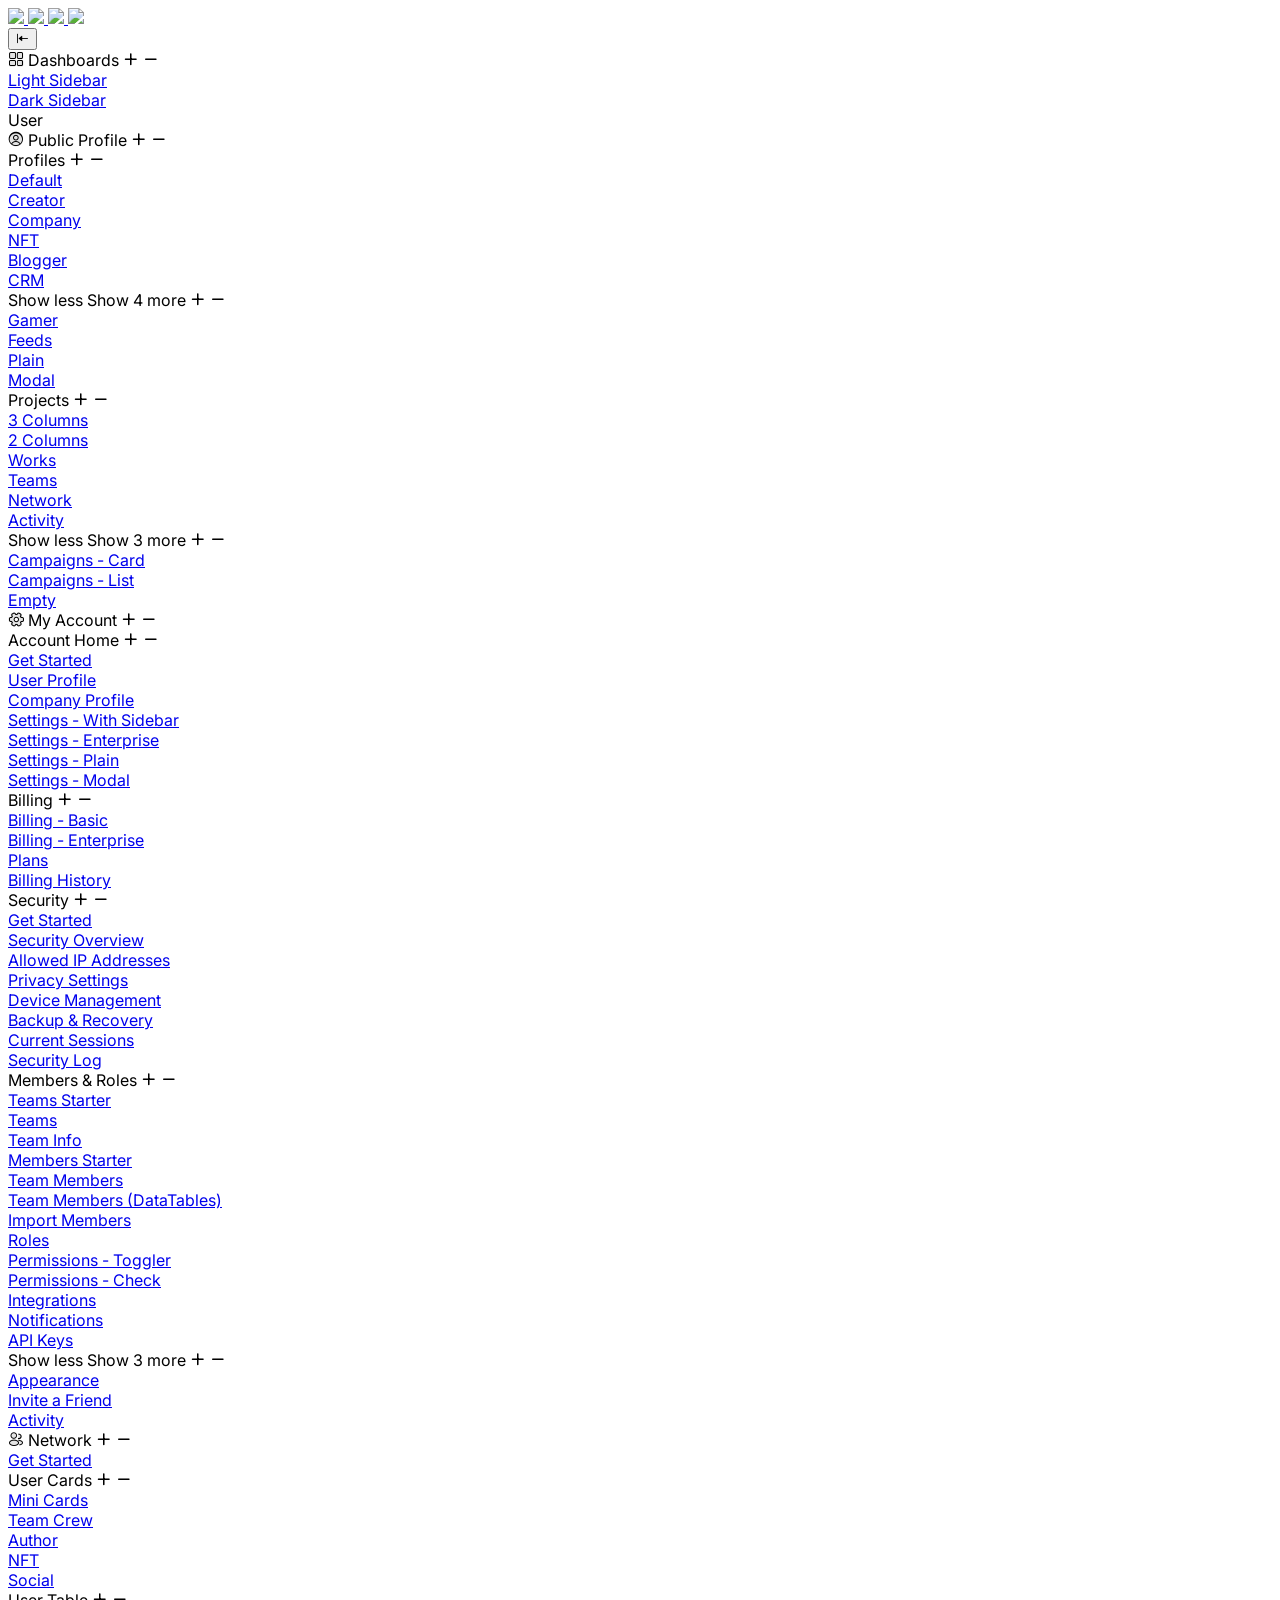
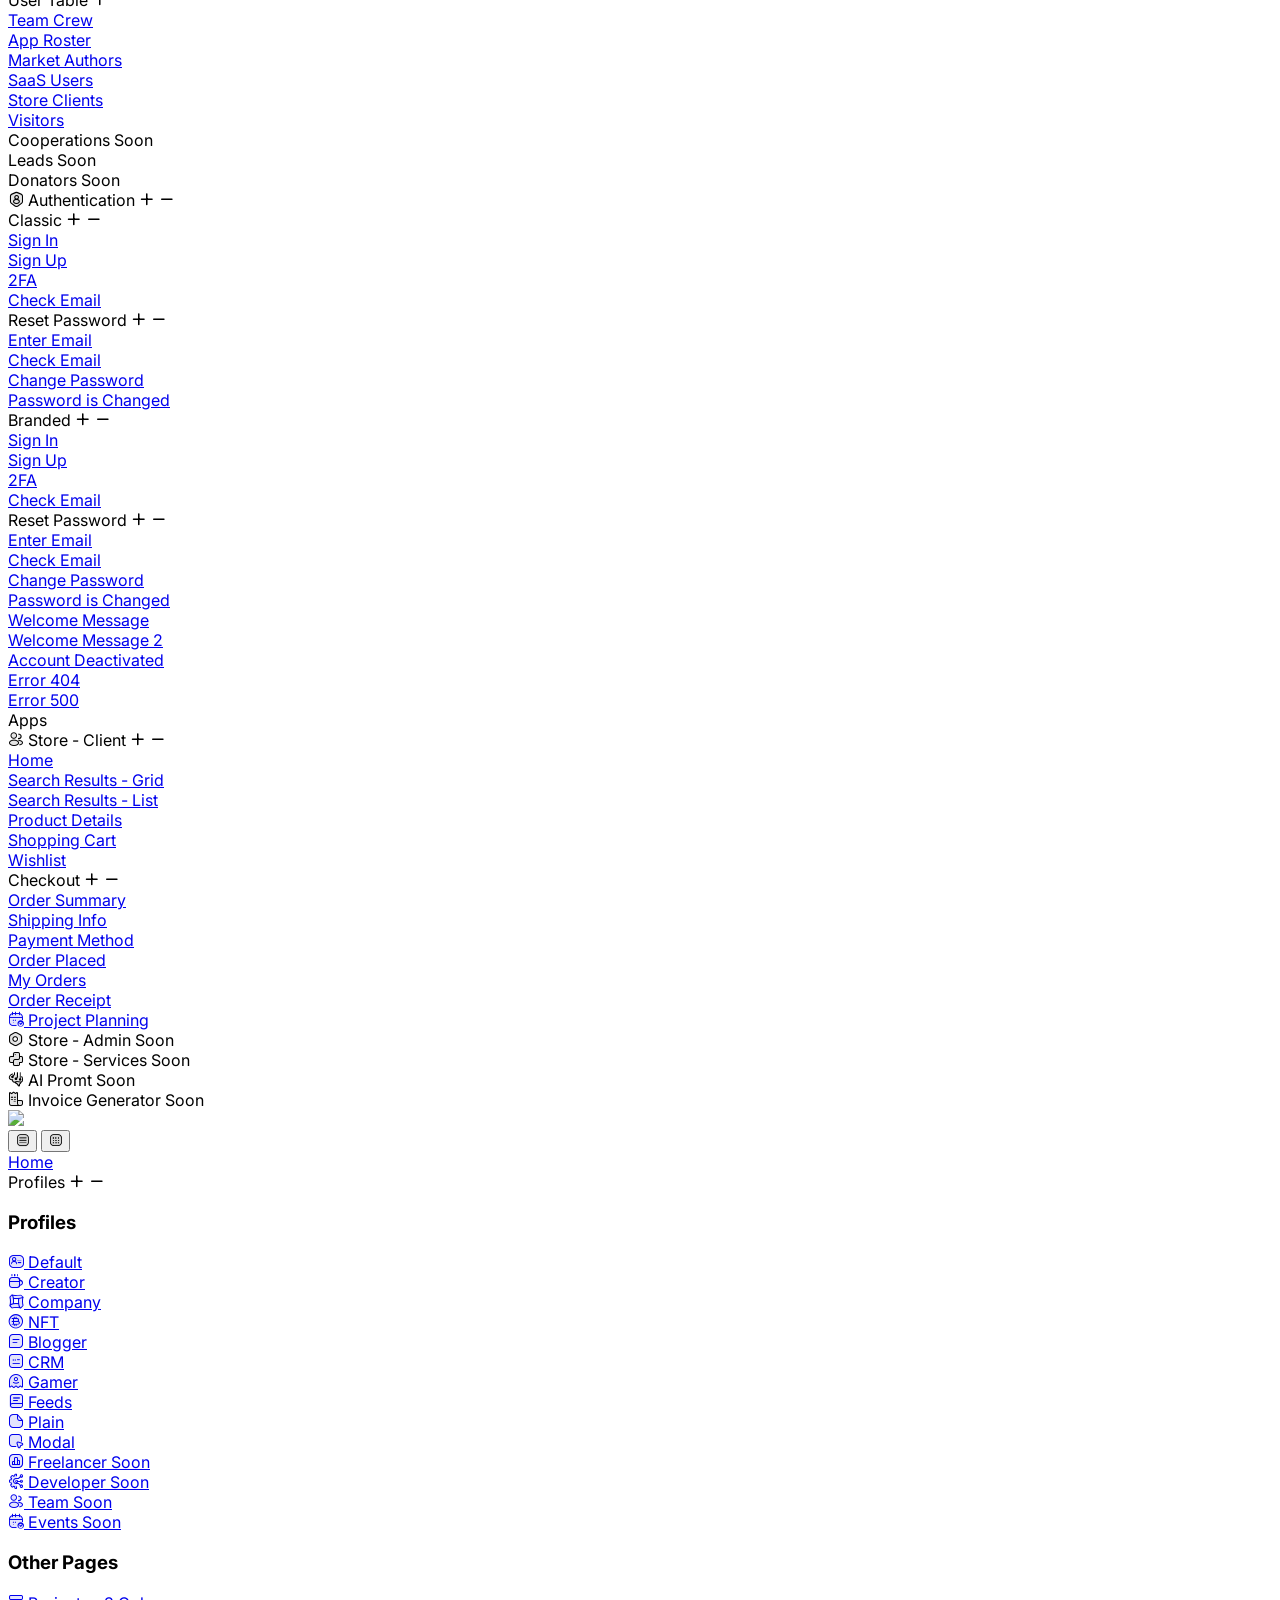
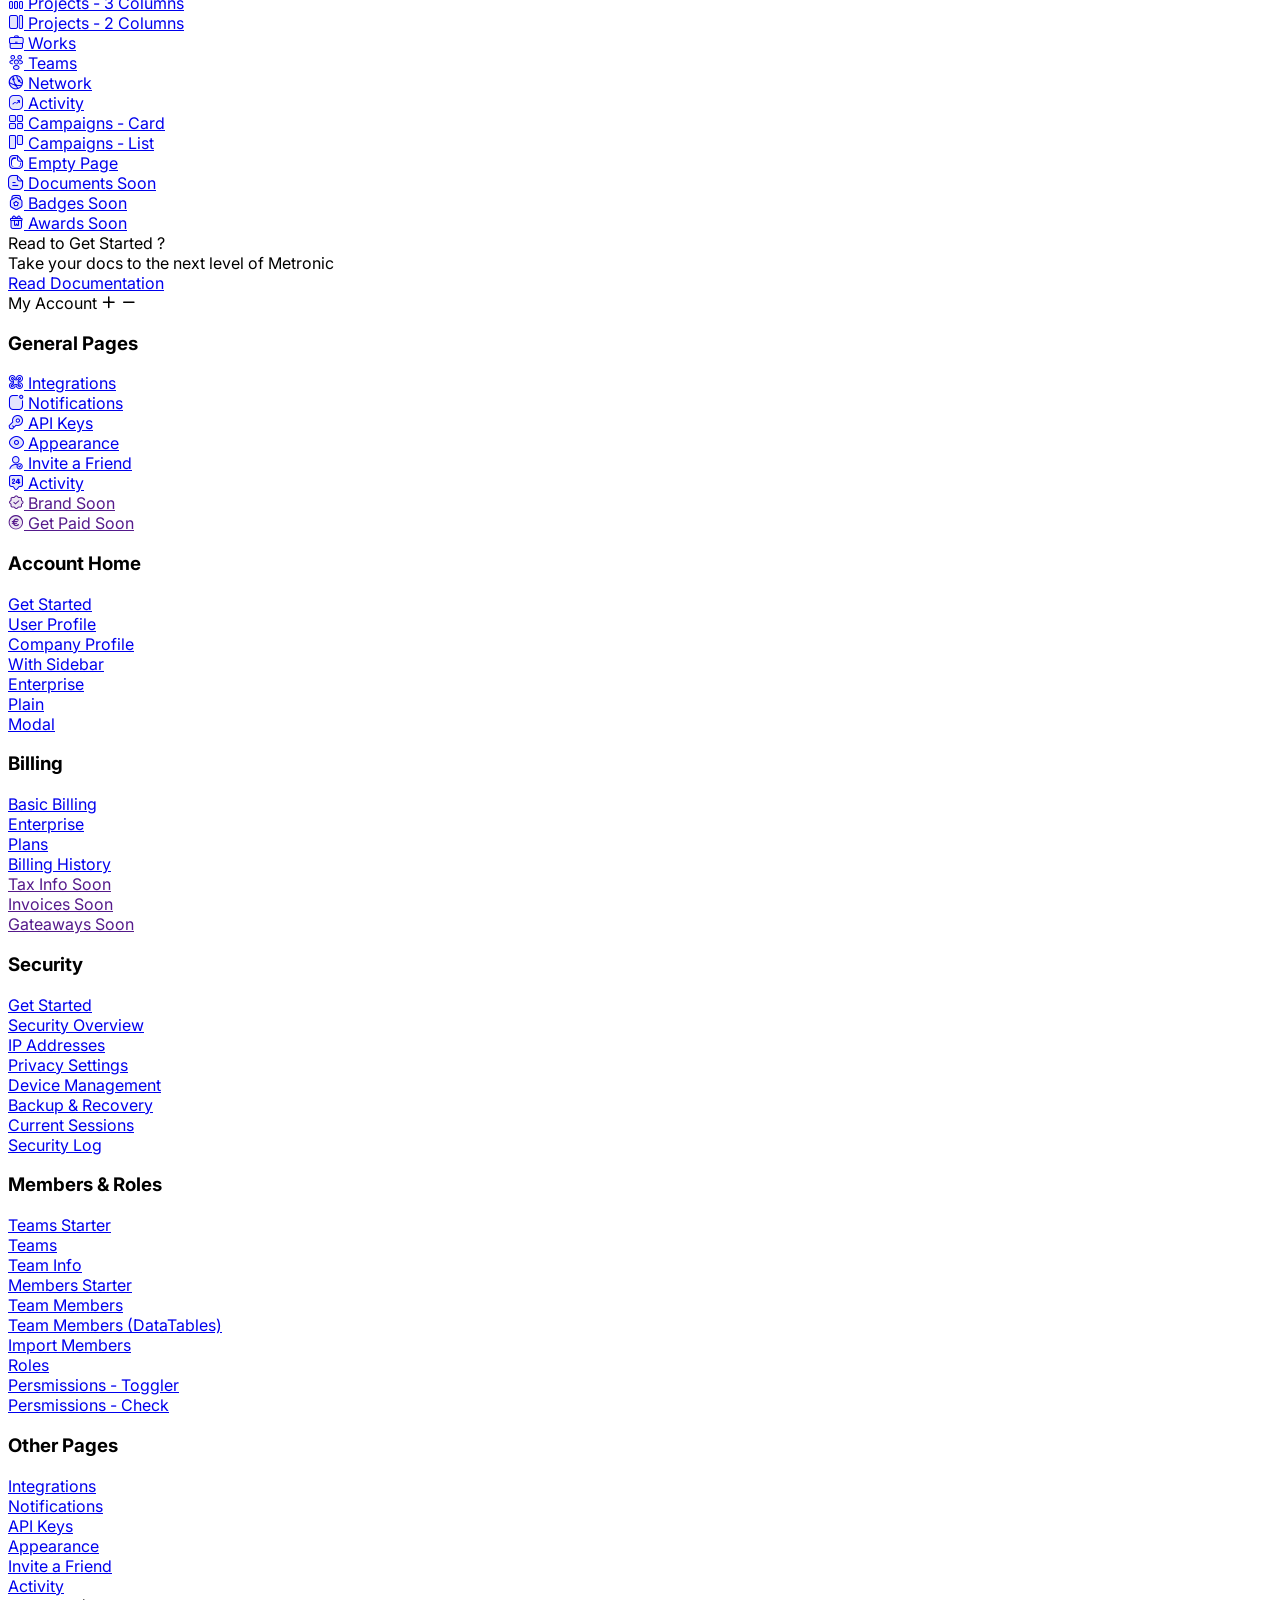
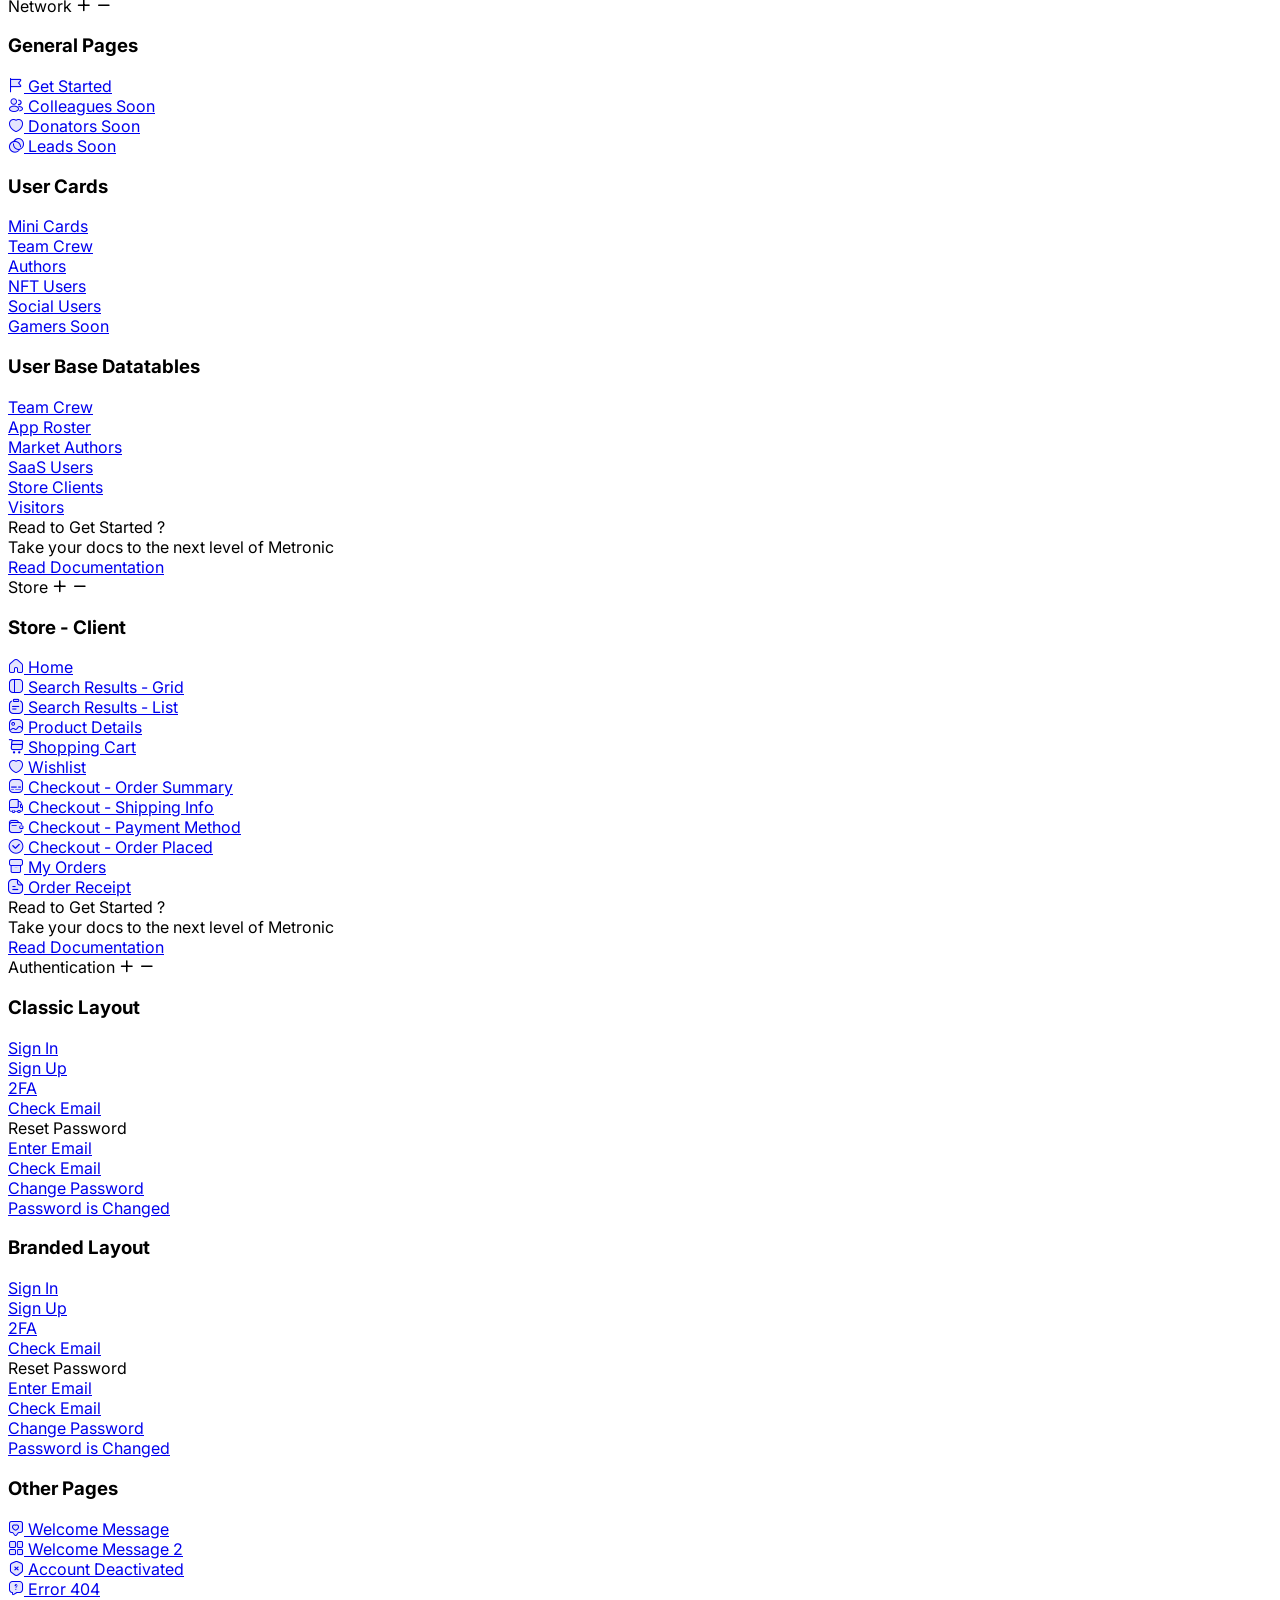
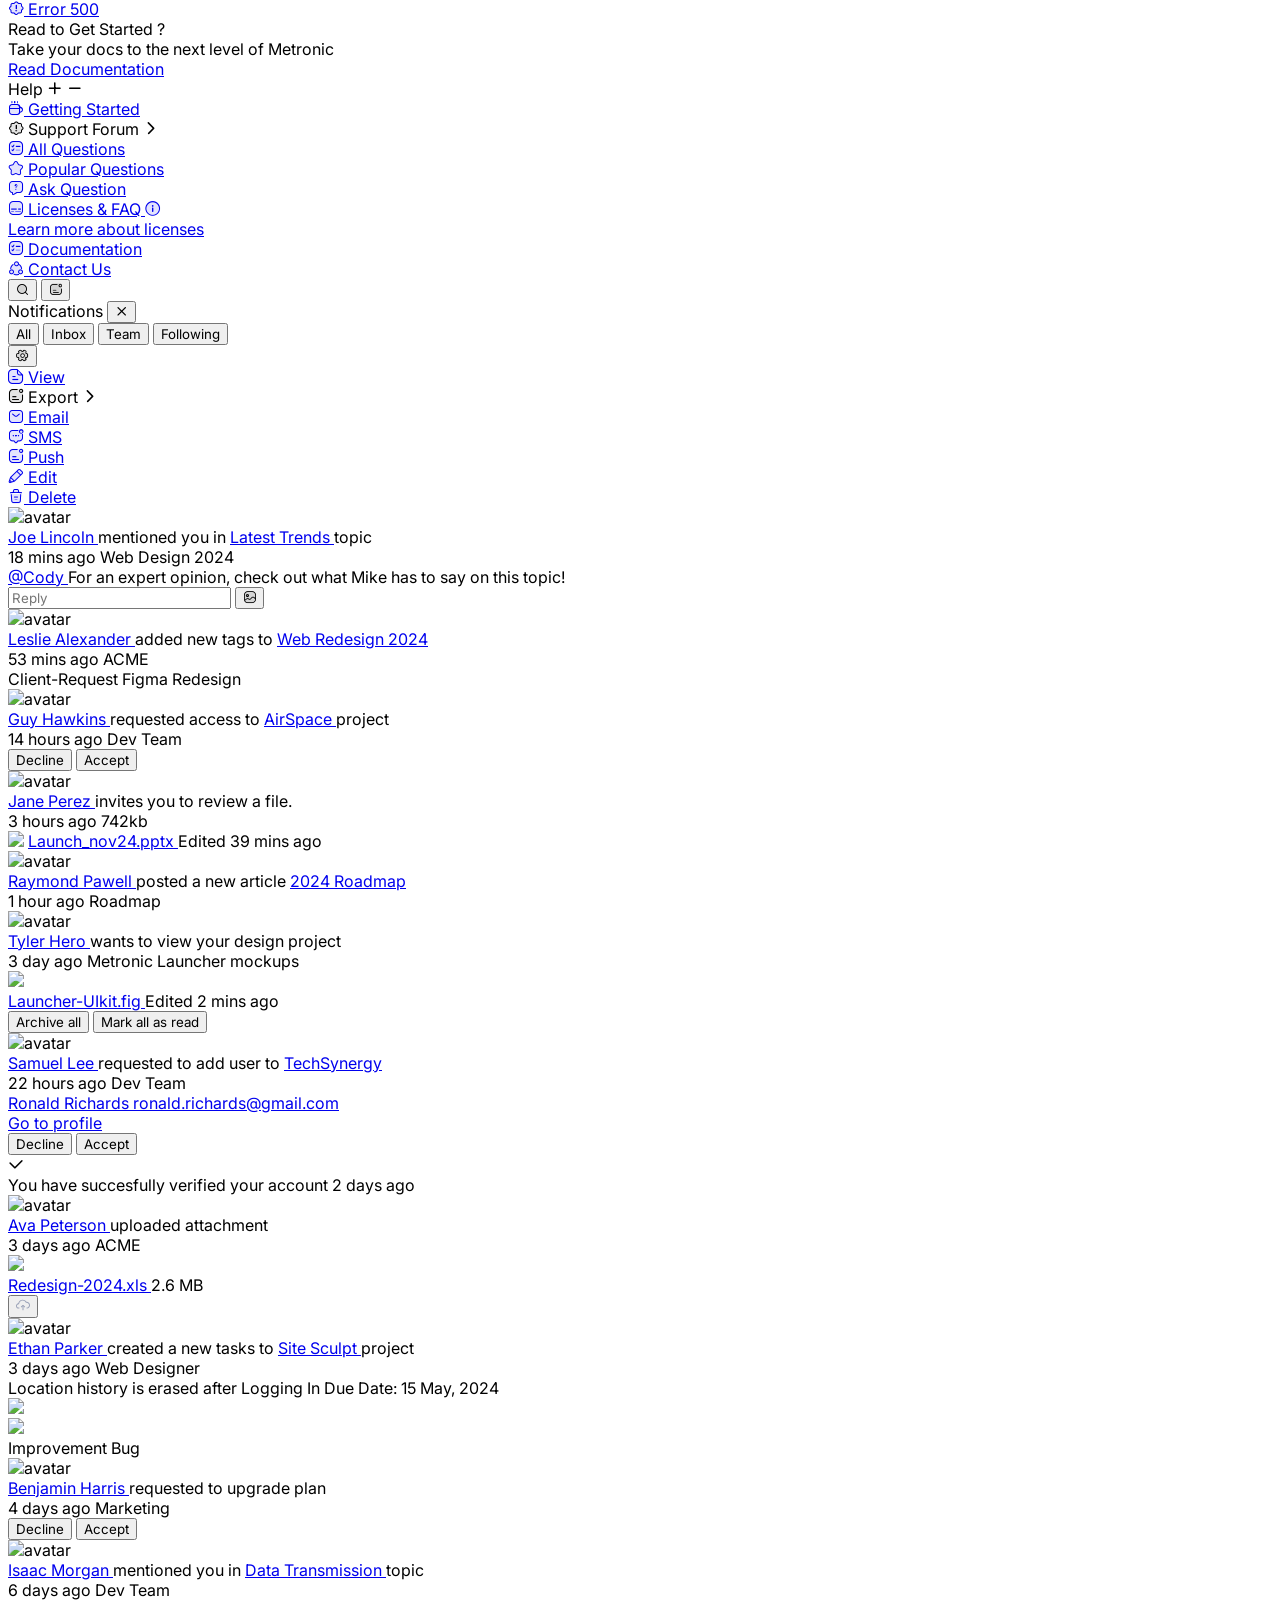
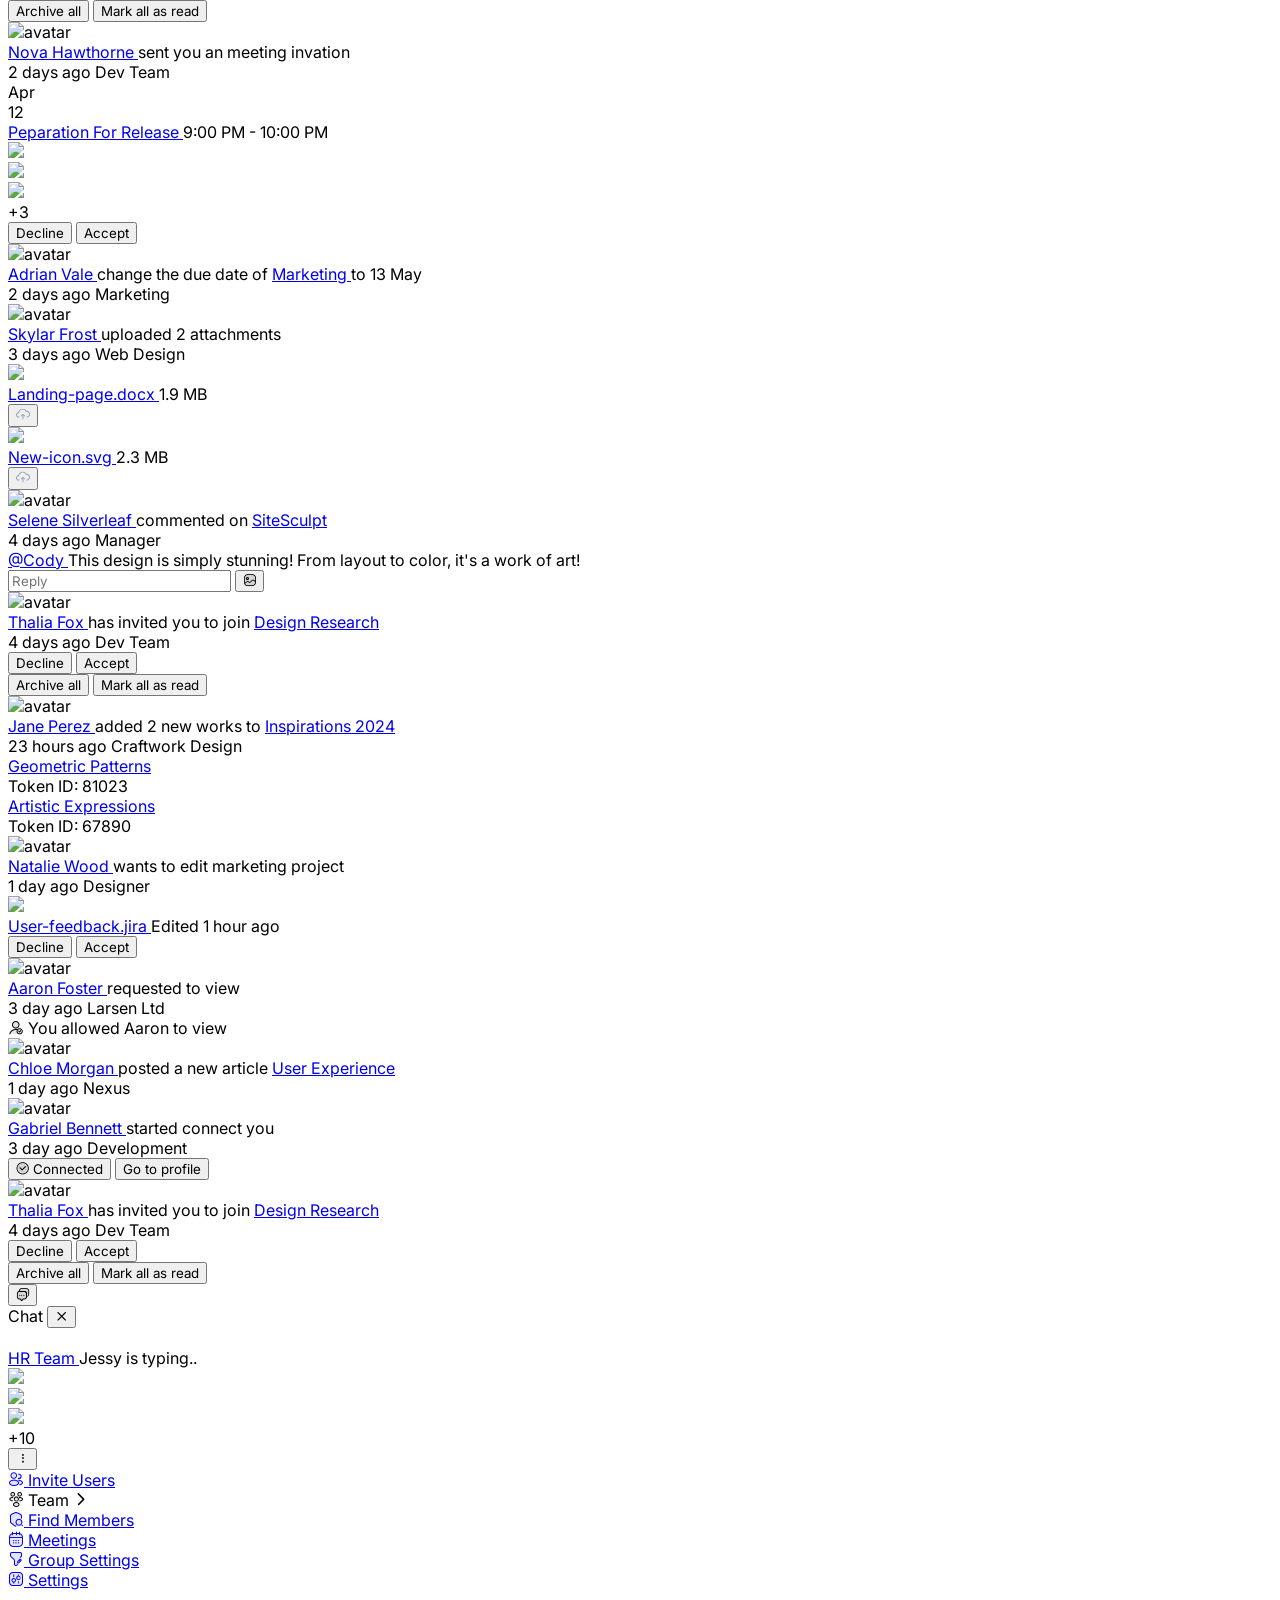
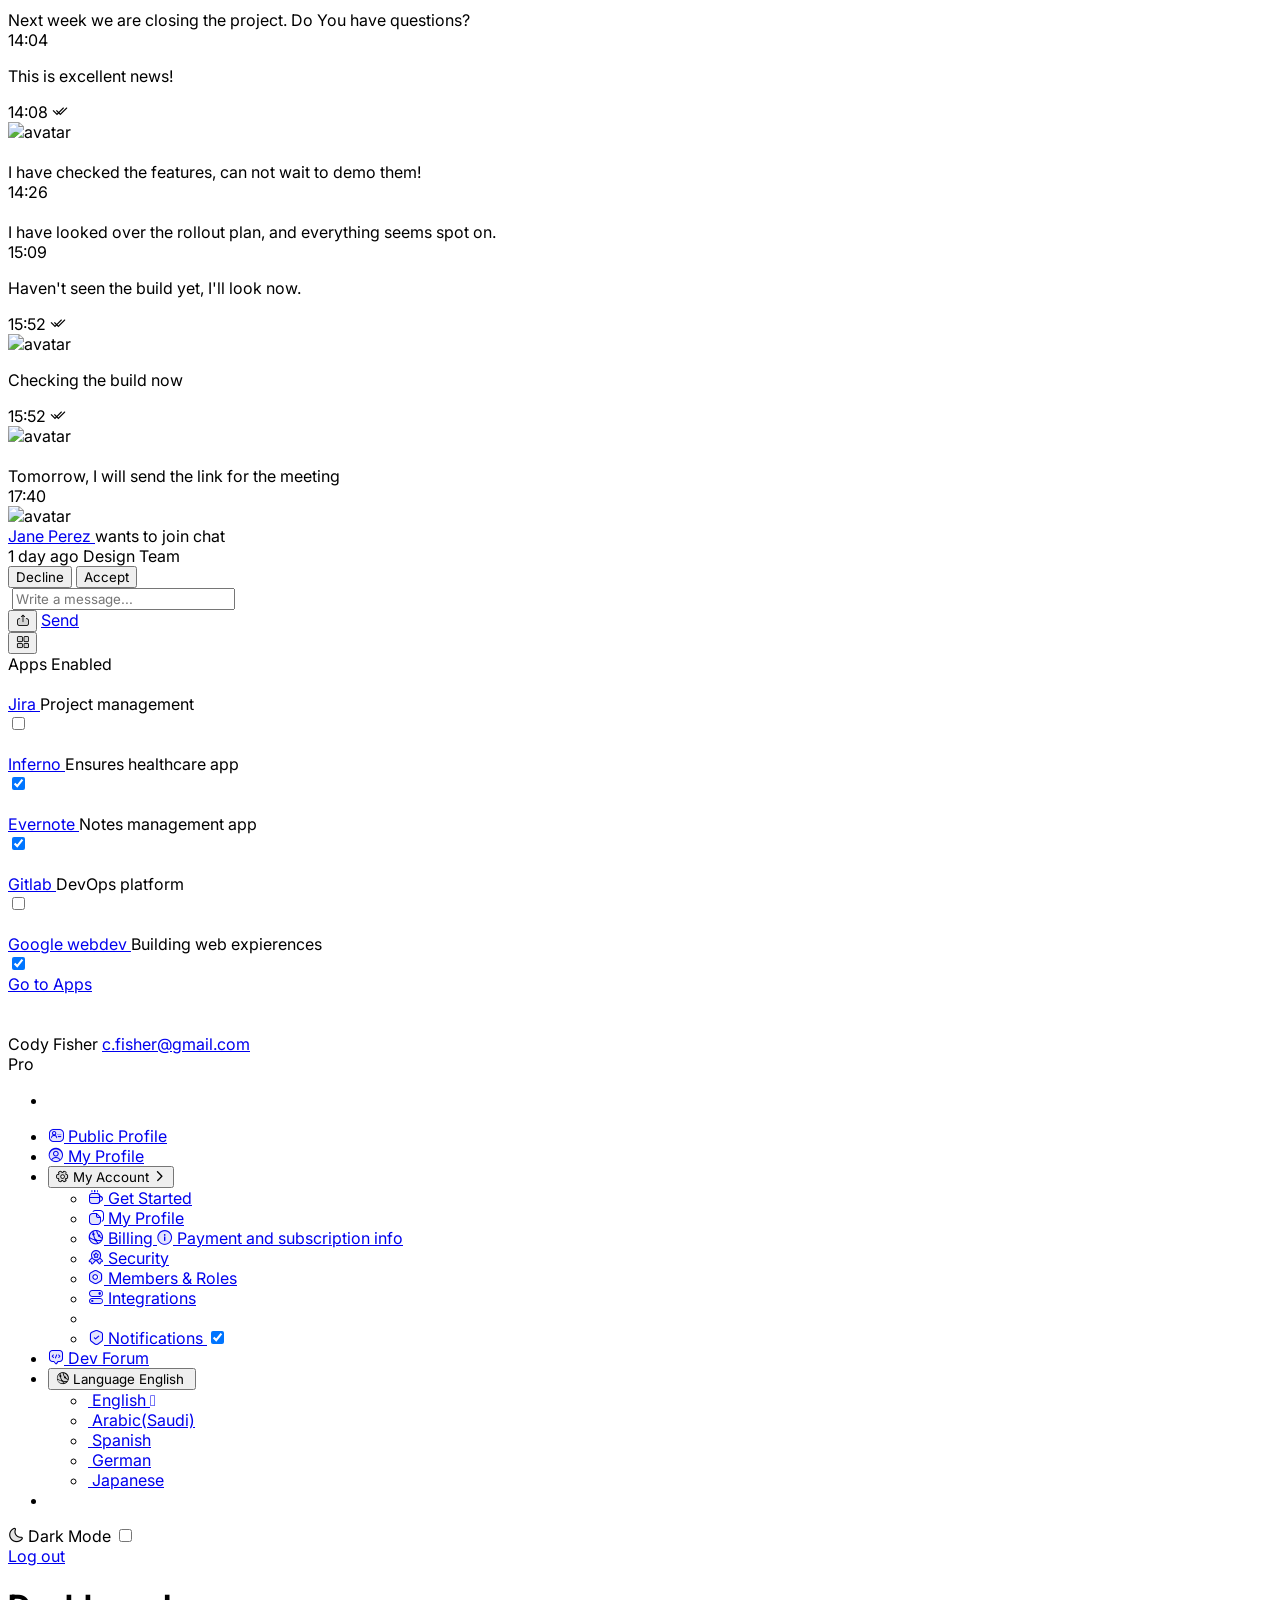
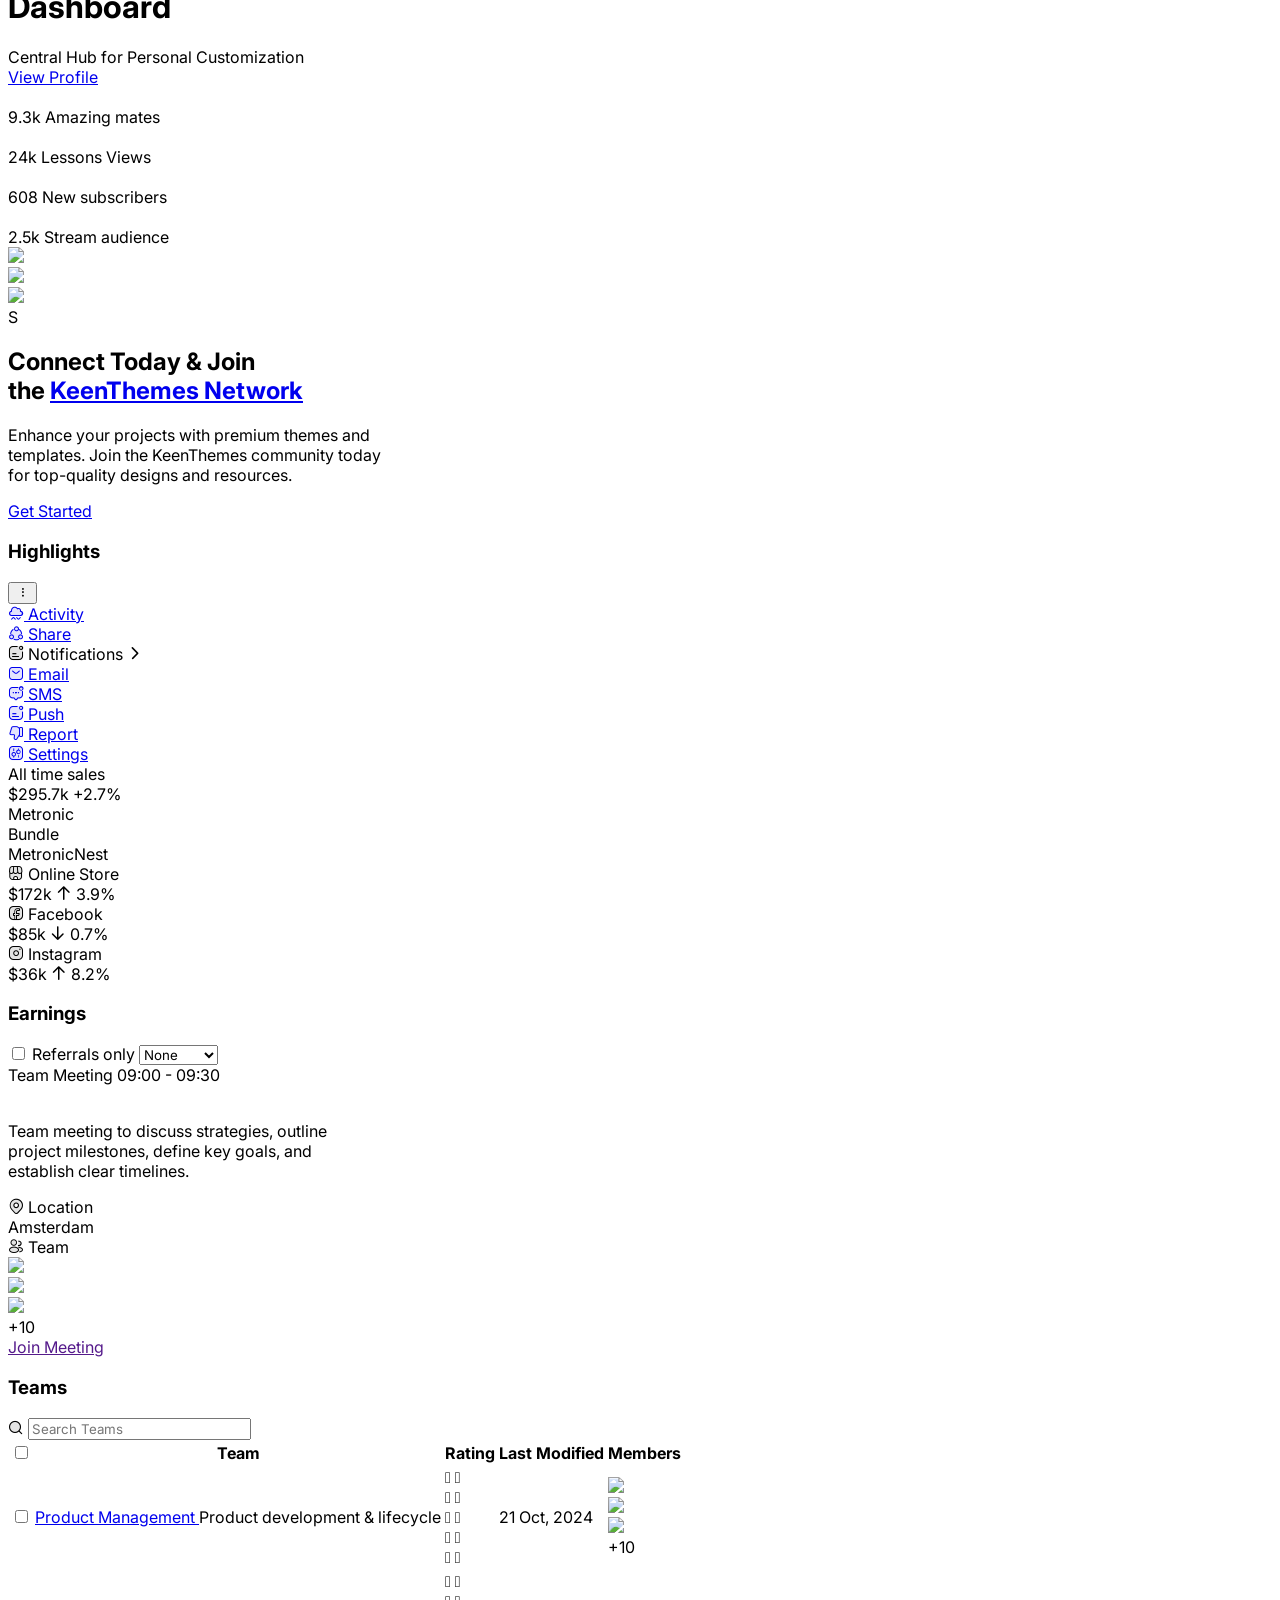
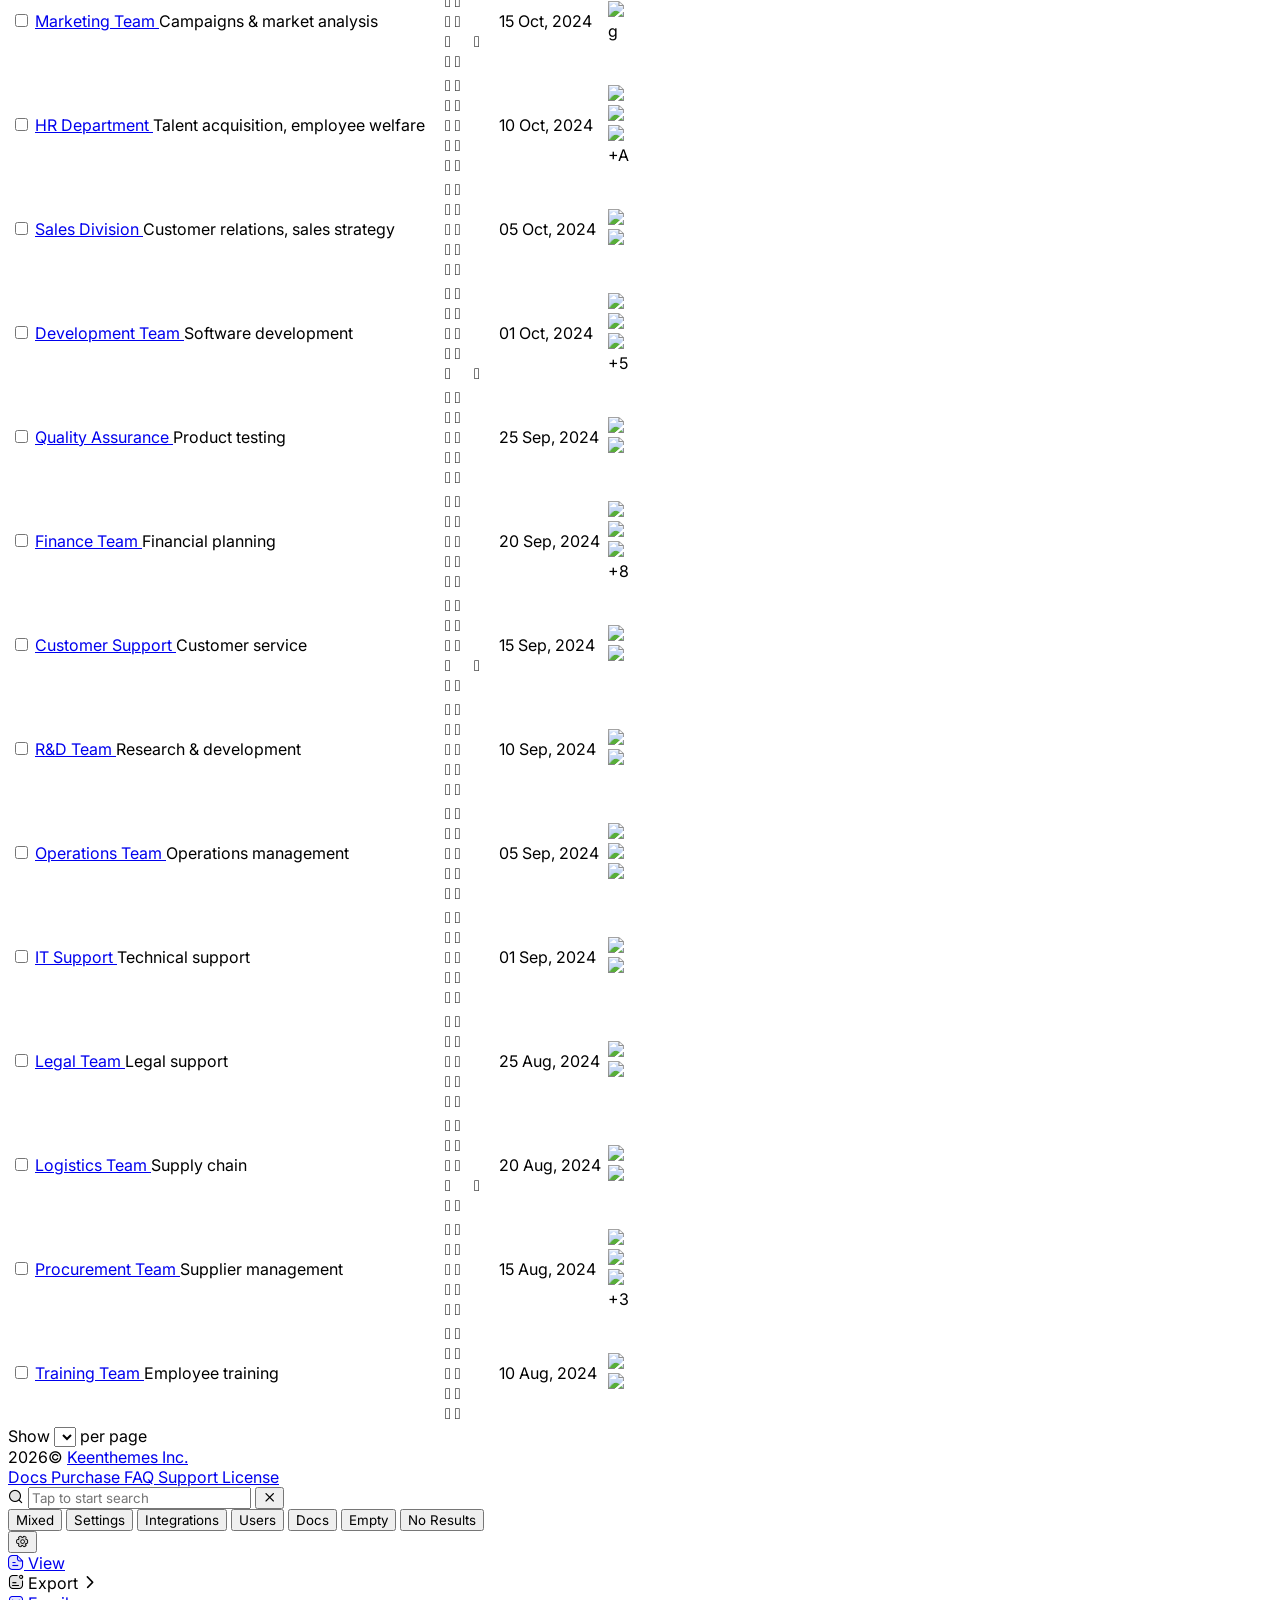
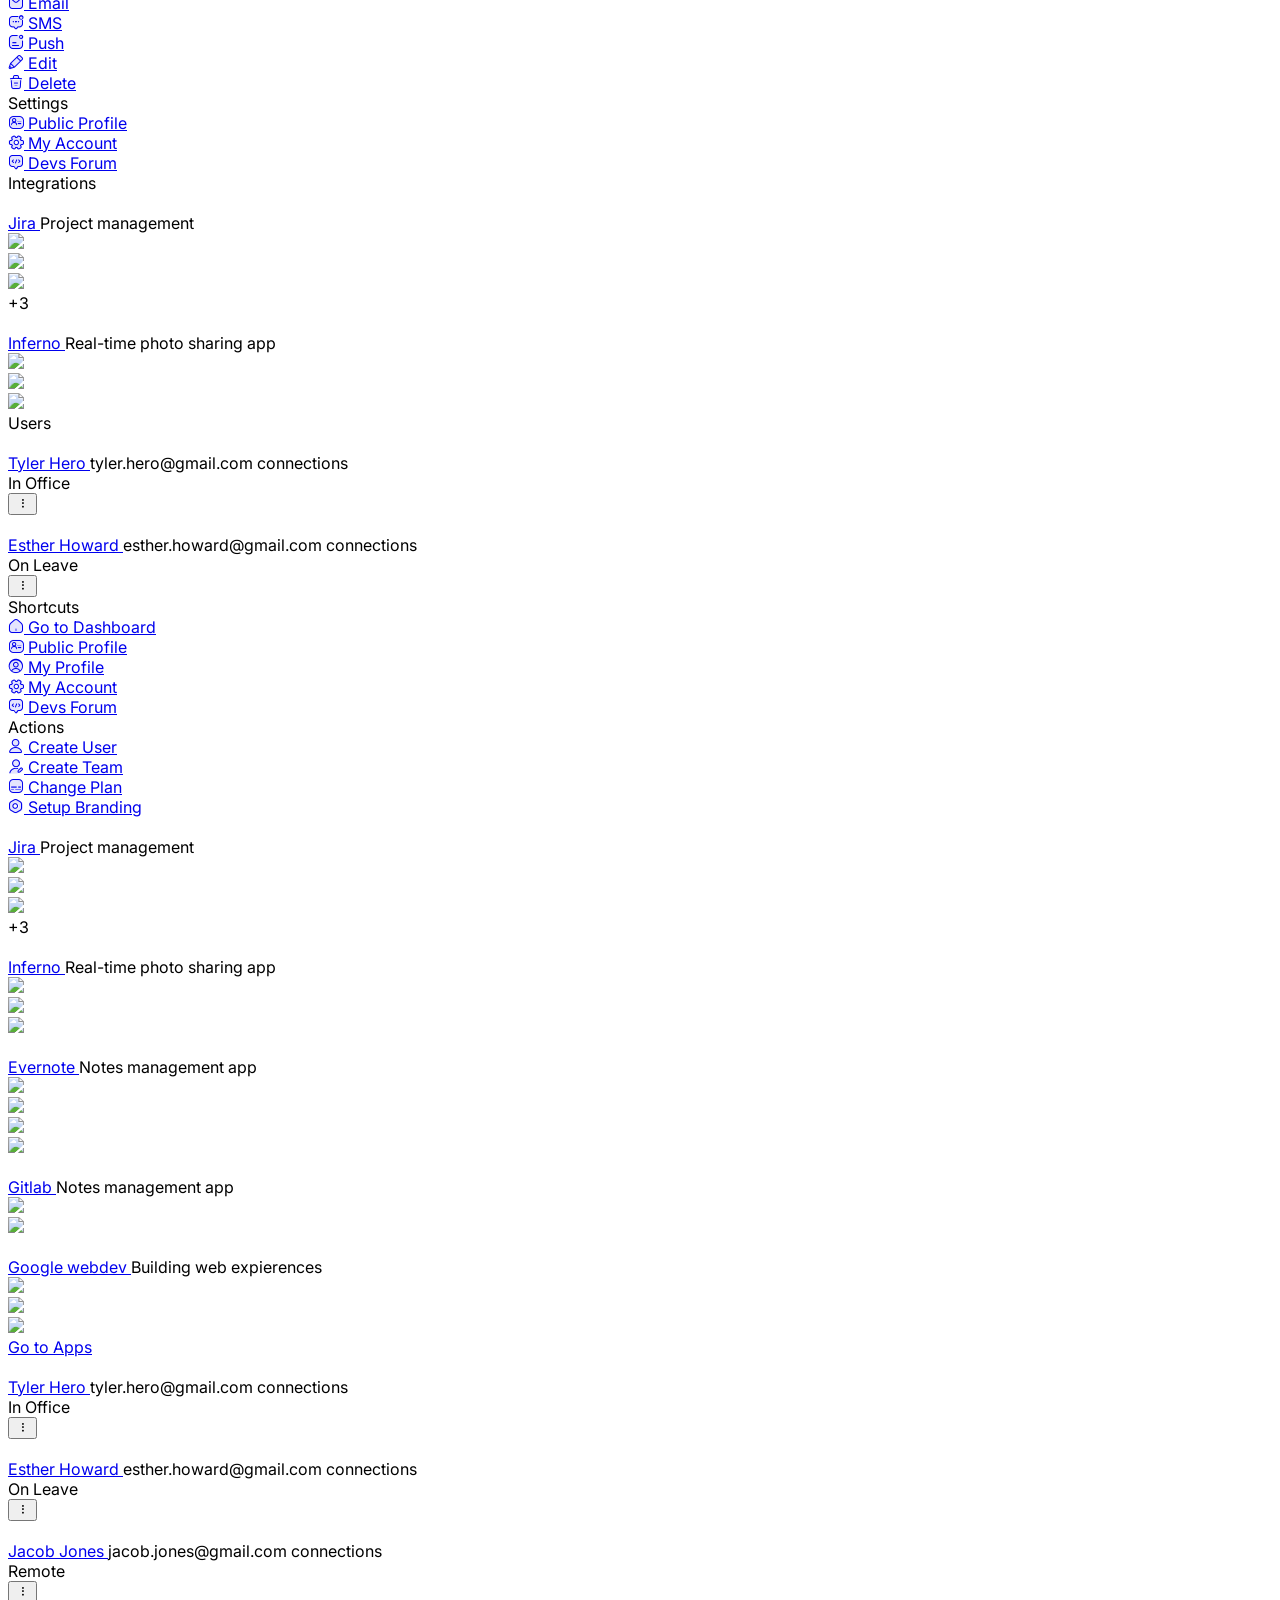
==== index.html @ f3a8b391 "Initial commit: TalkStation LMS prototype" ====
<!DOCTYPE html>
<html class="h-full" data-kt-theme="true" data-kt-theme-mode="light" dir="ltr" lang="en">
 <head>
  <title>
   Metronic - Tailwind CSS Light Sidebar
  </title>
  <meta charset="utf-8"/>
  <meta content="follow, index" name="robots"/>
  <link href="https://keenthemes.com/metronic/tailwind/demo1/" rel="canonical"/>
  <meta content="width=device-width, initial-scale=1, shrink-to-fit=no" name="viewport"/>
  <meta content="Tailwind CSS based HTML and JavaScript toolkit for building modern and scalable web applications" name="description"/>
  <meta content="@keenthemes" name="twitter:site"/>
  <meta content="@keenthemes" name="twitter:creator"/>
  <meta content="summary_large_image" name="twitter:card"/>
  <meta content="Metronic - Tailwind CSS Light Sidebar" name="twitter:title"/>
  <meta content="Tailwind CSS based HTML and JavaScript toolkit for building modern and scalable web applications" name="twitter:description"/>
  <meta content="https://keenthemes.com/metronic/tailwind/dist/assets/media/app/og-image.png" name="twitter:image"/>
  <meta content="https://keenthemes.com/metronic/tailwind/demo1/" property="og:url"/>
  <meta content="en_US" property="og:locale"/>
  <meta content="website" property="og:type"/>
  <meta content="@keenthemes" property="og:site_name"/>
  <meta content="Metronic - Tailwind CSS Light Sidebar" property="og:title"/>
  <meta content="Tailwind CSS based HTML and JavaScript toolkit for building modern and scalable web applications" property="og:description"/>
  <meta content="https://keenthemes.com/metronic/tailwind/dist/assets/media/app/og-image.png" property="og:image"/>
  <link href="https://keenthemes.com/metronic/tailwind/dist/assets/media/app/apple-touch-icon.png" rel="apple-touch-icon" sizes="180x180"/>
  <link href="https://keenthemes.com/metronic/tailwind/dist/assets/media/app/favicon-32x32.png" rel="icon" sizes="32x32" type="image/png"/>
  <link href="https://keenthemes.com/metronic/tailwind/dist/assets/media/app/favicon-16x16.png" rel="icon" sizes="16x16" type="image/png"/>
  <link href="https://keenthemes.com/metronic/tailwind/dist/assets/media/app/favicon.ico" rel="shortcut icon"/>
  <link href="https://fonts.googleapis.com/css2?family=Inter:wght@400;500;600;700&amp;display=swap" rel="stylesheet"/>
  <link href="https://keenthemes.com/metronic/tailwind/dist/assets/vendors/apexcharts/apexcharts.css" rel="stylesheet"/>
  <link href="assets/vendors/keenicons/styles.bundle.css" rel="stylesheet"/>
  <link href="https://keenthemes.com/metronic/tailwind/dist/assets/css/styles.css" rel="stylesheet"/>
  <!-- Google tag (gtag.js) -->
  <script async="" src="https://www.googletagmanager.com/gtag/js?id=G-52YZ3XGZJ6">
  </script>
  <script>
   window.dataLayer = window.dataLayer || [];
  function gtag(){dataLayer.push(arguments);}
  gtag('js', new Date());

  gtag('config', 'G-52YZ3XGZJ6');
  </script>
   <link href="assets/css/custom-styles.css" rel="stylesheet"/>
</head>
 <body class="antialiased flex h-full text-base text-foreground bg-background demo1 kt-sidebar-fixed kt-header-fixed">
  <!-- Theme Mode -->
  <script src="assets/js/theme-mode.js"></script>
  <!-- End of Theme Mode -->
  <!-- Page -->
  <!-- Main -->
  <div class="flex grow">
   <!-- Sidebar -->
   <div class="kt-sidebar bg-background border-e border-e-border fixed top-0 bottom-0 z-20 hidden lg:flex flex-col items-stretch shrink-0 [--kt-drawer-enable:true] lg:[--kt-drawer-enable:false]" data-kt-drawer="true" data-kt-drawer-class="kt-drawer kt-drawer-start top-0 bottom-0" id="sidebar">
    <div class="kt-sidebar-header hidden lg:flex items-center relative justify-between px-3 lg:px-6 shrink-0" id="sidebar_header">
     <div class="kt-sidebar-logo min-w-0">
      <a class="dark:hidden" href="https://keenthemes.com/metronic/tailwind/demo1/">
       <img class="default-logo min-h-[22px] max-w-none" src="https://keenthemes.com/metronic/tailwind/dist/assets/media/app/default-logo.svg"/>
       <img class="small-logo min-h-[22px] max-w-none" src="https://keenthemes.com/metronic/tailwind/dist/assets/media/app/mini-logo.svg"/>
      </a>
      <a class="hidden dark:block" href="https://keenthemes.com/metronic/tailwind/demo1/">
       <img class="default-logo min-h-[22px] max-w-none" src="https://keenthemes.com/metronic/tailwind/dist/assets/media/app/default-logo-dark.svg"/>
       <img class="small-logo min-h-[22px] max-w-none" src="https://keenthemes.com/metronic/tailwind/dist/assets/media/app/mini-logo.svg"/>
      </a>
     </div>
     <button class="kt-btn kt-btn-outline kt-btn-icon size-[30px] absolute start-full top-2/4 z-40 -translate-x-2/4 -translate-y-2/4 rtl:translate-x-2/4" data-kt-toggle="body" data-kt-toggle-class="kt-sidebar-collapse" id="sidebar_toggle">
      <i class="ki-filled ki-black-left-line kt-toggle-active:rotate-180 transition-all duration-300 rtl:translate rtl:rotate-180 rtl:kt-toggle-active:rotate-0">
      </i>
     </button>
    </div>
    <div class="kt-sidebar-content flex grow shrink-0 py-5 pe-2" id="sidebar_content">
     <div class="kt-scrollable-y-hover grow shrink-0 flex ps-2 lg:ps-5 pe-1 lg:pe-3" data-kt-scrollable="true" data-kt-scrollable-dependencies="#sidebar_header" data-kt-scrollable-height="auto" data-kt-scrollable-offset="0px" data-kt-scrollable-wrappers="#sidebar_content" id="sidebar_scrollable">
      <!-- Sidebar Menu -->
      <div class="kt-menu flex flex-col grow gap-1" data-kt-menu="true" data-kt-menu-accordion-expand-all="false" id="sidebar_menu">
       <div class="kt-menu-item here show" data-kt-menu-item-toggle="accordion" data-kt-menu-item-trigger="click">
        <div class="kt-menu-link flex items-center grow cursor-pointer border border-transparent gap-[10px] ps-[10px] pe-[10px] py-[6px]" tabindex="0">
         <span class="kt-menu-icon items-start text-muted-foreground w-[20px]">
          <i class="ki-filled ki-element-11 text-lg">
          </i>
         </span>
         <span class="kt-menu-title text-sm font-medium text-foreground kt-menu-item-active:text-primary kt-menu-link-hover:!text-primary">
          Dashboards
         </span>
         <span class="kt-menu-arrow text-muted-foreground w-[20px] shrink-0 justify-end ms-1 me-[-10px]">
          <span class="inline-flex kt-menu-item-show:hidden">
           <i class="ki-filled ki-plus text-[11px]">
           </i>
          </span>
          <span class="hidden kt-menu-item-show:inline-flex">
           <i class="ki-filled ki-minus text-[11px]">
           </i>
          </span>
         </span>
        </div>
        <div class="kt-menu-accordion gap-1 ps-[10px] relative before:absolute before:start-[20px] before:top-0 before:bottom-0 before:border-s before:border-border">
         <div class="kt-menu-item active">
          <a class="kt-menu-link border border-transparent items-center grow kt-menu-item-active:bg-accent/60 dark:menu-item-active:border-border kt-menu-item-active:rounded-lg hover:bg-accent/60 hover:rounded-lg gap-[14px] ps-[10px] pe-[10px] py-[8px]" href="https://keenthemes.com/metronic/tailwind/demo1/" tabindex="0">
           <span class="kt-menu-bullet flex w-[6px] -start-[3px] rtl:start-0 relative before:absolute before:top-0 before:size-[6px] before:rounded-full rtl:before:translate-x-1/2 before:-translate-y-1/2 kt-menu-item-active:before:bg-primary kt-menu-item-hover:before:bg-primary">
           </span>
           <span class="kt-menu-title text-2sm font-normal text-foreground kt-menu-item-active:text-primary kt-menu-item-active:font-semibold kt-menu-link-hover:!text-primary">
            Light Sidebar
           </span>
          </a>
         </div>
         <div class="kt-menu-item">
          <a class="kt-menu-link border border-transparent items-center grow kt-menu-item-active:bg-accent/60 dark:menu-item-active:border-border kt-menu-item-active:rounded-lg hover:bg-accent/60 hover:rounded-lg gap-[14px] ps-[10px] pe-[10px] py-[8px]" href="https://keenthemes.com/metronic/tailwind/demo1/dashboards/dark-sidebar" tabindex="0">
           <span class="kt-menu-bullet flex w-[6px] -start-[3px] rtl:start-0 relative before:absolute before:top-0 before:size-[6px] before:rounded-full rtl:before:translate-x-1/2 before:-translate-y-1/2 kt-menu-item-active:before:bg-primary kt-menu-item-hover:before:bg-primary">
           </span>
           <span class="kt-menu-title text-2sm font-normal text-foreground kt-menu-item-active:text-primary kt-menu-item-active:font-semibold kt-menu-link-hover:!text-primary">
            Dark Sidebar
           </span>
          </a>
         </div>
        </div>
       </div>
       <div class="kt-menu-item pt-2.25 pb-px">
        <span class="kt-menu-heading uppercase text-xs font-medium text-muted-foreground ps-[10px] pe-[10px]">
         User
        </span>
       </div>
       <div class="kt-menu-item" data-kt-menu-item-toggle="accordion" data-kt-menu-item-trigger="click">
        <div class="kt-menu-link flex items-center grow cursor-pointer border border-transparent gap-[10px] ps-[10px] pe-[10px] py-[6px]" tabindex="0">
         <span class="kt-menu-icon items-start text-muted-foreground w-[20px]">
          <i class="ki-filled ki-profile-circle text-lg">
          </i>
         </span>
         <span class="kt-menu-title text-sm font-medium text-foreground kt-menu-item-active:text-primary kt-menu-link-hover:!text-primary">
          Public Profile
         </span>
         <span class="kt-menu-arrow text-muted-foreground w-[20px] shrink-0 justify-end ms-1 me-[-10px]">
          <span class="inline-flex kt-menu-item-show:hidden">
           <i class="ki-filled ki-plus text-[11px]">
           </i>
          </span>
          <span class="hidden kt-menu-item-show:inline-flex">
           <i class="ki-filled ki-minus text-[11px]">
           </i>
          </span>
         </span>
        </div>
        <div class="kt-menu-accordion gap-1 ps-[10px] relative before:absolute before:start-[20px] before:top-0 before:bottom-0 before:border-s before:border-border">
         <div class="kt-menu-item" data-kt-menu-item-toggle="accordion" data-kt-menu-item-trigger="click">
          <div class="kt-menu-link border border-transparent grow cursor-pointer gap-[14px] ps-[10px] pe-[10px] py-[8px]" tabindex="0">
           <span class="kt-menu-bullet flex w-[6px] -start-[3px] rtl:start-0 relative before:absolute before:top-0 before:size-[6px] before:rounded-full rtl:before:translate-x-1/2 before:-translate-y-1/2 kt-menu-item-active:before:bg-primary kt-menu-item-hover:before:bg-primary">
           </span>
           <span class="kt-menu-title text-2sm font-normal me-1 text-foreground kt-menu-item-active:text-primary kt-menu-item-active:font-medium kt-menu-link-hover:!text-primary">
            Profiles
           </span>
           <span class="kt-menu-arrow text-muted-foreground w-[20px] shrink-0 justify-end ms-1 me-[-10px]">
            <span class="inline-flex kt-menu-item-show:hidden">
             <i class="ki-filled ki-plus text-[11px]">
             </i>
            </span>
            <span class="hidden kt-menu-item-show:inline-flex">
             <i class="ki-filled ki-minus text-[11px]">
             </i>
            </span>
           </span>
          </div>
          <div class="kt-menu-accordion gap-1 relative before:absolute before:start-[32px] ps-[22px] before:top-0 before:bottom-0 before:border-s before:border-border">
           <div class="kt-menu-item">
            <a class="kt-menu-link border border-transparent items-center grow kt-menu-item-active:bg-accent/60 dark:menu-item-active:border-border kt-menu-item-active:rounded-lg hover:bg-accent/60 hover:rounded-lg gap-[5px] ps-[10px] pe-[10px] py-[8px]" href="https://keenthemes.com/metronic/tailwind/demo1/public-profile/profiles/default" tabindex="0">
             <span class="kt-menu-bullet flex w-[6px] -start-[3px] rtl:start-0 relative before:absolute before:top-0 before:size-[6px] before:rounded-full rtl:before:translate-x-1/2 before:-translate-y-1/2 kt-menu-item-active:before:bg-primary kt-menu-item-hover:before:bg-primary">
             </span>
             <span class="kt-menu-title text-2sm font-normal text-foreground kt-menu-item-active:text-primary kt-menu-item-active:font-semibold kt-menu-link-hover:!text-primary">
              Default
             </span>
            </a>
           </div>
           <div class="kt-menu-item">
            <a class="kt-menu-link border border-transparent items-center grow kt-menu-item-active:bg-accent/60 dark:menu-item-active:border-border kt-menu-item-active:rounded-lg hover:bg-accent/60 hover:rounded-lg gap-[5px] ps-[10px] pe-[10px] py-[8px]" href="https://keenthemes.com/metronic/tailwind/demo1/public-profile/profiles/creator" tabindex="0">
             <span class="kt-menu-bullet flex w-[6px] -start-[3px] rtl:start-0 relative before:absolute before:top-0 before:size-[6px] before:rounded-full rtl:before:translate-x-1/2 before:-translate-y-1/2 kt-menu-item-active:before:bg-primary kt-menu-item-hover:before:bg-primary">
             </span>
             <span class="kt-menu-title text-2sm font-normal text-foreground kt-menu-item-active:text-primary kt-menu-item-active:font-semibold kt-menu-link-hover:!text-primary">
              Creator
             </span>
            </a>
           </div>
           <div class="kt-menu-item">
            <a class="kt-menu-link border border-transparent items-center grow kt-menu-item-active:bg-accent/60 dark:menu-item-active:border-border kt-menu-item-active:rounded-lg hover:bg-accent/60 hover:rounded-lg gap-[5px] ps-[10px] pe-[10px] py-[8px]" href="https://keenthemes.com/metronic/tailwind/demo1/public-profile/profiles/company" tabindex="0">
             <span class="kt-menu-bullet flex w-[6px] -start-[3px] rtl:start-0 relative before:absolute before:top-0 before:size-[6px] before:rounded-full rtl:before:translate-x-1/2 before:-translate-y-1/2 kt-menu-item-active:before:bg-primary kt-menu-item-hover:before:bg-primary">
             </span>
             <span class="kt-menu-title text-2sm font-normal text-foreground kt-menu-item-active:text-primary kt-menu-item-active:font-semibold kt-menu-link-hover:!text-primary">
              Company
             </span>
            </a>
           </div>
           <div class="kt-menu-item">
            <a class="kt-menu-link border border-transparent items-center grow kt-menu-item-active:bg-accent/60 dark:menu-item-active:border-border kt-menu-item-active:rounded-lg hover:bg-accent/60 hover:rounded-lg gap-[5px] ps-[10px] pe-[10px] py-[8px]" href="https://keenthemes.com/metronic/tailwind/demo1/public-profile/profiles/nft" tabindex="0">
             <span class="kt-menu-bullet flex w-[6px] -start-[3px] rtl:start-0 relative before:absolute before:top-0 before:size-[6px] before:rounded-full rtl:before:translate-x-1/2 before:-translate-y-1/2 kt-menu-item-active:before:bg-primary kt-menu-item-hover:before:bg-primary">
             </span>
             <span class="kt-menu-title text-2sm font-normal text-foreground kt-menu-item-active:text-primary kt-menu-item-active:font-semibold kt-menu-link-hover:!text-primary">
              NFT
             </span>
            </a>
           </div>
           <div class="kt-menu-item">
            <a class="kt-menu-link border border-transparent items-center grow kt-menu-item-active:bg-accent/60 dark:menu-item-active:border-border kt-menu-item-active:rounded-lg hover:bg-accent/60 hover:rounded-lg gap-[5px] ps-[10px] pe-[10px] py-[8px]" href="https://keenthemes.com/metronic/tailwind/demo1/public-profile/profiles/blogger" tabindex="0">
             <span class="kt-menu-bullet flex w-[6px] -start-[3px] rtl:start-0 relative before:absolute before:top-0 before:size-[6px] before:rounded-full rtl:before:translate-x-1/2 before:-translate-y-1/2 kt-menu-item-active:before:bg-primary kt-menu-item-hover:before:bg-primary">
             </span>
             <span class="kt-menu-title text-2sm font-normal text-foreground kt-menu-item-active:text-primary kt-menu-item-active:font-semibold kt-menu-link-hover:!text-primary">
              Blogger
             </span>
            </a>
           </div>
           <div class="kt-menu-item">
            <a class="kt-menu-link border border-transparent items-center grow kt-menu-item-active:bg-accent/60 dark:menu-item-active:border-border kt-menu-item-active:rounded-lg hover:bg-accent/60 hover:rounded-lg gap-[5px] ps-[10px] pe-[10px] py-[8px]" href="https://keenthemes.com/metronic/tailwind/demo1/public-profile/profiles/crm" tabindex="0">
             <span class="kt-menu-bullet flex w-[6px] -start-[3px] rtl:start-0 relative before:absolute before:top-0 before:size-[6px] before:rounded-full rtl:before:translate-x-1/2 before:-translate-y-1/2 kt-menu-item-active:before:bg-primary kt-menu-item-hover:before:bg-primary">
             </span>
             <span class="kt-menu-title text-2sm font-normal text-foreground kt-menu-item-active:text-primary kt-menu-item-active:font-semibold kt-menu-link-hover:!text-primary">
              CRM
             </span>
            </a>
           </div>
           <div class="kt-menu-item flex-col-reverse" data-kt-menu-item-toggle="accordion" data-kt-menu-item-trigger="click">
            <div class="kt-menu-link border border-transparent grow cursor-pointer gap-[5px] ps-[10px] pe-[10px] py-[8px]" tabindex="0">
             <span class="kt-menu-bullet flex w-[6px] -start-[3px] rtl:start-0 relative before:absolute before:top-0 before:size-[6px] before:rounded-full rtl:before:translate-x-1/2 before:-translate-y-1/2 kt-menu-item-active:before:bg-primary kt-menu-item-hover:before:bg-primary">
             </span>
             <span class="kt-menu-title text-2sm font-normal text-secondary-foreground">
              <span class="hidden kt-menu-item-show:!flex">
               Show less
              </span>
              <span class="flex kt-menu-item-show:hidden">
               Show 4 more
              </span>
             </span>
             <span class="kt-menu-arrow text-muted-foreground w-[20px] shrink-0 justify-end ms-1 me-[-10px]">
              <span class="inline-flex kt-menu-item-show:hidden">
               <i class="ki-filled ki-plus text-[11px]">
               </i>
              </span>
              <span class="hidden kt-menu-item-show:inline-flex">
               <i class="ki-filled ki-minus text-[11px]">
               </i>
              </span>
             </span>
            </div>
            <div class="kt-menu-accordion gap-1">
             <div class="kt-menu-item">
              <a class="kt-menu-link border border-transparent items-center grow kt-menu-item-active:bg-accent/60 dark:menu-item-active:border-border kt-menu-item-active:rounded-lg hover:bg-accent/60 hover:rounded-lg gap-[5px] ps-[10px] pe-[10px] py-[8px]" href="https://keenthemes.com/metronic/tailwind/demo1/public-profile/profiles/gamer" tabindex="0">
               <span class="kt-menu-bullet flex w-[6px] -start-[3px] rtl:start-0 relative before:absolute before:top-0 before:size-[6px] before:rounded-full rtl:before:translate-x-1/2 before:-translate-y-1/2 kt-menu-item-active:before:bg-primary kt-menu-item-hover:before:bg-primary">
               </span>
               <span class="kt-menu-title text-2sm font-normal text-foreground kt-menu-item-active:text-primary kt-menu-item-active:font-semibold kt-menu-link-hover:!text-primary">
                Gamer
               </span>
              </a>
             </div>
             <div class="kt-menu-item">
              <a class="kt-menu-link border border-transparent items-center grow kt-menu-item-active:bg-accent/60 dark:menu-item-active:border-border kt-menu-item-active:rounded-lg hover:bg-accent/60 hover:rounded-lg gap-[5px] ps-[10px] pe-[10px] py-[8px]" href="https://keenthemes.com/metronic/tailwind/demo1/public-profile/profiles/feeds" tabindex="0">
               <span class="kt-menu-bullet flex w-[6px] -start-[3px] rtl:start-0 relative before:absolute before:top-0 before:size-[6px] before:rounded-full rtl:before:translate-x-1/2 before:-translate-y-1/2 kt-menu-item-active:before:bg-primary kt-menu-item-hover:before:bg-primary">
               </span>
               <span class="kt-menu-title text-2sm font-normal text-foreground kt-menu-item-active:text-primary kt-menu-item-active:font-semibold kt-menu-link-hover:!text-primary">
                Feeds
               </span>
              </a>
             </div>
             <div class="kt-menu-item">
              <a class="kt-menu-link border border-transparent items-center grow kt-menu-item-active:bg-accent/60 dark:menu-item-active:border-border kt-menu-item-active:rounded-lg hover:bg-accent/60 hover:rounded-lg gap-[5px] ps-[10px] pe-[10px] py-[8px]" href="https://keenthemes.com/metronic/tailwind/demo1/public-profile/profiles/plain" tabindex="0">
               <span class="kt-menu-bullet flex w-[6px] -start-[3px] rtl:start-0 relative before:absolute before:top-0 before:size-[6px] before:rounded-full rtl:before:translate-x-1/2 before:-translate-y-1/2 kt-menu-item-active:before:bg-primary kt-menu-item-hover:before:bg-primary">
               </span>
               <span class="kt-menu-title text-2sm font-normal text-foreground kt-menu-item-active:text-primary kt-menu-item-active:font-semibold kt-menu-link-hover:!text-primary">
                Plain
               </span>
              </a>
             </div>
             <div class="kt-menu-item">
              <a class="kt-menu-link border border-transparent items-center grow kt-menu-item-active:bg-accent/60 dark:menu-item-active:border-border kt-menu-item-active:rounded-lg hover:bg-accent/60 hover:rounded-lg gap-[5px] ps-[10px] pe-[10px] py-[8px]" href="https://keenthemes.com/metronic/tailwind/demo1/public-profile/profiles/modal" tabindex="0">
               <span class="kt-menu-bullet flex w-[6px] -start-[3px] rtl:start-0 relative before:absolute before:top-0 before:size-[6px] before:rounded-full rtl:before:translate-x-1/2 before:-translate-y-1/2 kt-menu-item-active:before:bg-primary kt-menu-item-hover:before:bg-primary">
               </span>
               <span class="kt-menu-title text-2sm font-normal text-foreground kt-menu-item-active:text-primary kt-menu-item-active:font-semibold kt-menu-link-hover:!text-primary">
                Modal
               </span>
              </a>
             </div>
            </div>
           </div>
          </div>
         </div>
         <div class="kt-menu-item" data-kt-menu-item-toggle="accordion" data-kt-menu-item-trigger="click">
          <div class="kt-menu-link border border-transparent grow cursor-pointer gap-[14px] ps-[10px] pe-[10px] py-[8px]" tabindex="0">
           <span class="kt-menu-bullet flex w-[6px] -start-[3px] rtl:start-0 relative before:absolute before:top-0 before:size-[6px] before:rounded-full rtl:before:translate-x-1/2 before:-translate-y-1/2 kt-menu-item-active:before:bg-primary kt-menu-item-hover:before:bg-primary">
           </span>
           <span class="kt-menu-title text-2sm font-normal me-1 text-foreground kt-menu-item-active:text-primary kt-menu-item-active:font-medium kt-menu-link-hover:!text-primary">
            Projects
           </span>
           <span class="kt-menu-arrow text-muted-foreground w-[20px] shrink-0 justify-end ms-1 me-[-10px]">
            <span class="inline-flex kt-menu-item-show:hidden">
             <i class="ki-filled ki-plus text-[11px]">
             </i>
            </span>
            <span class="hidden kt-menu-item-show:inline-flex">
             <i class="ki-filled ki-minus text-[11px]">
             </i>
            </span>
           </span>
          </div>
          <div class="kt-menu-accordion gap-1 relative before:absolute before:start-[32px] ps-[22px] before:top-0 before:bottom-0 before:border-s before:border-border">
           <div class="kt-menu-item">
            <a class="kt-menu-link border border-transparent items-center grow kt-menu-item-active:bg-accent/60 dark:menu-item-active:border-border kt-menu-item-active:rounded-lg hover:bg-accent/60 hover:rounded-lg gap-[5px] ps-[10px] pe-[10px] py-[8px]" href="https://keenthemes.com/metronic/tailwind/demo1/public-profile/projects/3-columns" tabindex="0">
             <span class="kt-menu-bullet flex w-[6px] -start-[3px] rtl:start-0 relative before:absolute before:top-0 before:size-[6px] before:rounded-full rtl:before:translate-x-1/2 before:-translate-y-1/2 kt-menu-item-active:before:bg-primary kt-menu-item-hover:before:bg-primary">
             </span>
             <span class="kt-menu-title text-2sm font-normal text-foreground kt-menu-item-active:text-primary kt-menu-item-active:font-semibold kt-menu-link-hover:!text-primary">
              3 Columns
             </span>
            </a>
           </div>
           <div class="kt-menu-item">
            <a class="kt-menu-link border border-transparent items-center grow kt-menu-item-active:bg-accent/60 dark:menu-item-active:border-border kt-menu-item-active:rounded-lg hover:bg-accent/60 hover:rounded-lg gap-[5px] ps-[10px] pe-[10px] py-[8px]" href="https://keenthemes.com/metronic/tailwind/demo1/public-profile/projects/2-columns" tabindex="0">
             <span class="kt-menu-bullet flex w-[6px] -start-[3px] rtl:start-0 relative before:absolute before:top-0 before:size-[6px] before:rounded-full rtl:before:translate-x-1/2 before:-translate-y-1/2 kt-menu-item-active:before:bg-primary kt-menu-item-hover:before:bg-primary">
             </span>
             <span class="kt-menu-title text-2sm font-normal text-foreground kt-menu-item-active:text-primary kt-menu-item-active:font-semibold kt-menu-link-hover:!text-primary">
              2 Columns
             </span>
            </a>
           </div>
          </div>
         </div>
         <div class="kt-menu-item">
          <a class="kt-menu-link border border-transparent items-center grow kt-menu-item-active:bg-accent/60 dark:menu-item-active:border-border kt-menu-item-active:rounded-lg hover:bg-accent/60 hover:rounded-lg gap-[14px] ps-[10px] pe-[10px] py-[8px]" href="https://keenthemes.com/metronic/tailwind/demo1/public-profile/works" tabindex="0">
           <span class="kt-menu-bullet flex w-[6px] -start-[3px] rtl:start-0 relative before:absolute before:top-0 before:size-[6px] before:rounded-full rtl:before:translate-x-1/2 before:-translate-y-1/2 kt-menu-item-active:before:bg-primary kt-menu-item-hover:before:bg-primary">
           </span>
           <span class="kt-menu-title text-2sm font-normal text-foreground kt-menu-item-active:text-primary kt-menu-item-active:font-semibold kt-menu-link-hover:!text-primary">
            Works
           </span>
          </a>
         </div>
         <div class="kt-menu-item">
          <a class="kt-menu-link border border-transparent items-center grow kt-menu-item-active:bg-accent/60 dark:menu-item-active:border-border kt-menu-item-active:rounded-lg hover:bg-accent/60 hover:rounded-lg gap-[14px] ps-[10px] pe-[10px] py-[8px]" href="https://keenthemes.com/metronic/tailwind/demo1/public-profile/teams" tabindex="0">
           <span class="kt-menu-bullet flex w-[6px] -start-[3px] rtl:start-0 relative before:absolute before:top-0 before:size-[6px] before:rounded-full rtl:before:translate-x-1/2 before:-translate-y-1/2 kt-menu-item-active:before:bg-primary kt-menu-item-hover:before:bg-primary">
           </span>
           <span class="kt-menu-title text-2sm font-normal text-foreground kt-menu-item-active:text-primary kt-menu-item-active:font-semibold kt-menu-link-hover:!text-primary">
            Teams
           </span>
          </a>
         </div>
         <div class="kt-menu-item">
          <a class="kt-menu-link border border-transparent items-center grow kt-menu-item-active:bg-accent/60 dark:menu-item-active:border-border kt-menu-item-active:rounded-lg hover:bg-accent/60 hover:rounded-lg gap-[14px] ps-[10px] pe-[10px] py-[8px]" href="https://keenthemes.com/metronic/tailwind/demo1/public-profile/network" tabindex="0">
           <span class="kt-menu-bullet flex w-[6px] -start-[3px] rtl:start-0 relative before:absolute before:top-0 before:size-[6px] before:rounded-full rtl:before:translate-x-1/2 before:-translate-y-1/2 kt-menu-item-active:before:bg-primary kt-menu-item-hover:before:bg-primary">
           </span>
           <span class="kt-menu-title text-2sm font-normal text-foreground kt-menu-item-active:text-primary kt-menu-item-active:font-semibold kt-menu-link-hover:!text-primary">
            Network
           </span>
          </a>
         </div>
         <div class="kt-menu-item">
          <a class="kt-menu-link border border-transparent items-center grow kt-menu-item-active:bg-accent/60 dark:menu-item-active:border-border kt-menu-item-active:rounded-lg hover:bg-accent/60 hover:rounded-lg gap-[14px] ps-[10px] pe-[10px] py-[8px]" href="https://keenthemes.com/metronic/tailwind/demo1/public-profile/activity" tabindex="0">
           <span class="kt-menu-bullet flex w-[6px] -start-[3px] rtl:start-0 relative before:absolute before:top-0 before:size-[6px] before:rounded-full rtl:before:translate-x-1/2 before:-translate-y-1/2 kt-menu-item-active:before:bg-primary kt-menu-item-hover:before:bg-primary">
           </span>
           <span class="kt-menu-title text-2sm font-normal text-foreground kt-menu-item-active:text-primary kt-menu-item-active:font-semibold kt-menu-link-hover:!text-primary">
            Activity
           </span>
          </a>
         </div>
         <div class="kt-menu-item flex-col-reverse" data-kt-menu-item-toggle="accordion" data-kt-menu-item-trigger="click">
          <div class="kt-menu-link border border-transparent grow cursor-pointer gap-[14px] ps-[10px] pe-[10px] py-[8px]" tabindex="0">
           <span class="kt-menu-bullet flex w-[6px] -start-[3px] rtl:start-0 relative before:absolute before:top-0 before:size-[6px] before:rounded-full rtl:before:translate-x-1/2 before:-translate-y-1/2 kt-menu-item-active:before:bg-primary kt-menu-item-hover:before:bg-primary">
           </span>
           <span class="kt-menu-title text-2sm font-normal text-secondary-foreground">
            <span class="hidden kt-menu-item-show:!flex">
             Show less
            </span>
            <span class="flex kt-menu-item-show:hidden">
             Show 3 more
            </span>
           </span>
           <span class="kt-menu-arrow text-muted-foreground w-[20px] shrink-0 justify-end ms-1 me-[-10px]">
            <span class="inline-flex kt-menu-item-show:hidden">
             <i class="ki-filled ki-plus text-[11px]">
             </i>
            </span>
            <span class="hidden kt-menu-item-show:inline-flex">
             <i class="ki-filled ki-minus text-[11px]">
             </i>
            </span>
           </span>
          </div>
          <div class="kt-menu-accordion gap-1">
           <div class="kt-menu-item">
            <a class="kt-menu-link border border-transparent items-center grow kt-menu-item-active:bg-accent/60 dark:menu-item-active:border-border kt-menu-item-active:rounded-lg hover:bg-accent/60 hover:rounded-lg gap-[14px] ps-[10px] pe-[10px] py-[8px]" href="https://keenthemes.com/metronic/tailwind/demo1/public-profile/campaigns/card" tabindex="0">
             <span class="kt-menu-bullet flex w-[6px] -start-[3px] rtl:start-0 relative before:absolute before:top-0 before:size-[6px] before:rounded-full rtl:before:translate-x-1/2 before:-translate-y-1/2 kt-menu-item-active:before:bg-primary kt-menu-item-hover:before:bg-primary">
             </span>
             <span class="kt-menu-title text-2sm font-normal text-foreground kt-menu-item-active:text-primary kt-menu-item-active:font-semibold kt-menu-link-hover:!text-primary">
              Campaigns - Card
             </span>
            </a>
           </div>
           <div class="kt-menu-item">
            <a class="kt-menu-link border border-transparent items-center grow kt-menu-item-active:bg-accent/60 dark:menu-item-active:border-border kt-menu-item-active:rounded-lg hover:bg-accent/60 hover:rounded-lg gap-[14px] ps-[10px] pe-[10px] py-[8px]" href="https://keenthemes.com/metronic/tailwind/demo1/public-profile/campaigns/list" tabindex="0">
             <span class="kt-menu-bullet flex w-[6px] -start-[3px] rtl:start-0 relative before:absolute before:top-0 before:size-[6px] before:rounded-full rtl:before:translate-x-1/2 before:-translate-y-1/2 kt-menu-item-active:before:bg-primary kt-menu-item-hover:before:bg-primary">
             </span>
             <span class="kt-menu-title text-2sm font-normal text-foreground kt-menu-item-active:text-primary kt-menu-item-active:font-semibold kt-menu-link-hover:!text-primary">
              Campaigns - List
             </span>
            </a>
           </div>
           <div class="kt-menu-item">
            <a class="kt-menu-link border border-transparent items-center grow kt-menu-item-active:bg-accent/60 dark:menu-item-active:border-border kt-menu-item-active:rounded-lg hover:bg-accent/60 hover:rounded-lg gap-[14px] ps-[10px] pe-[10px] py-[8px]" href="https://keenthemes.com/metronic/tailwind/demo1/public-profile/empty" tabindex="0">
             <span class="kt-menu-bullet flex w-[6px] -start-[3px] rtl:start-0 relative before:absolute before:top-0 before:size-[6px] before:rounded-full rtl:before:translate-x-1/2 before:-translate-y-1/2 kt-menu-item-active:before:bg-primary kt-menu-item-hover:before:bg-primary">
             </span>
             <span class="kt-menu-title text-2sm font-normal text-foreground kt-menu-item-active:text-primary kt-menu-item-active:font-semibold kt-menu-link-hover:!text-primary">
              Empty
             </span>
            </a>
           </div>
          </div>
         </div>
        </div>
       </div>
       <div class="kt-menu-item" data-kt-menu-item-toggle="accordion" data-kt-menu-item-trigger="click">
        <div class="kt-menu-link flex items-center grow cursor-pointer border border-transparent gap-[10px] ps-[10px] pe-[10px] py-[6px]" tabindex="0">
         <span class="kt-menu-icon items-start text-muted-foreground w-[20px]">
          <i class="ki-filled ki-setting-2 text-lg">
          </i>
         </span>
         <span class="kt-menu-title text-sm font-medium text-foreground kt-menu-item-active:text-primary kt-menu-link-hover:!text-primary">
          My Account
         </span>
         <span class="kt-menu-arrow text-muted-foreground w-[20px] shrink-0 justify-end ms-1 me-[-10px]">
          <span class="inline-flex kt-menu-item-show:hidden">
           <i class="ki-filled ki-plus text-[11px]">
           </i>
          </span>
          <span class="hidden kt-menu-item-show:inline-flex">
           <i class="ki-filled ki-minus text-[11px]">
           </i>
          </span>
         </span>
        </div>
        <div class="kt-menu-accordion gap-1 ps-[10px] relative before:absolute before:start-[20px] before:top-0 before:bottom-0 before:border-s before:border-border">
         <div class="kt-menu-item" data-kt-menu-item-toggle="accordion" data-kt-menu-item-trigger="click">
          <div class="kt-menu-link border border-transparent grow cursor-pointer gap-[14px] ps-[10px] pe-[10px] py-[8px]" tabindex="0">
           <span class="kt-menu-bullet flex w-[6px] -start-[3px] rtl:start-0 relative before:absolute before:top-0 before:size-[6px] before:rounded-full rtl:before:translate-x-1/2 before:-translate-y-1/2 kt-menu-item-active:before:bg-primary kt-menu-item-hover:before:bg-primary">
           </span>
           <span class="kt-menu-title text-2sm font-normal me-1 text-foreground kt-menu-item-active:text-primary kt-menu-item-active:font-medium kt-menu-link-hover:!text-primary">
            Account Home
           </span>
           <span class="kt-menu-arrow text-muted-foreground w-[20px] shrink-0 justify-end ms-1 me-[-10px]">
            <span class="inline-flex kt-menu-item-show:hidden">
             <i class="ki-filled ki-plus text-[11px]">
             </i>
            </span>
            <span class="hidden kt-menu-item-show:inline-flex">
             <i class="ki-filled ki-minus text-[11px]">
             </i>
            </span>
           </span>
          </div>
          <div class="kt-menu-accordion gap-1 relative before:absolute before:start-[32px] ps-[22px] before:top-0 before:bottom-0 before:border-s before:border-border">
           <div class="kt-menu-item">
            <a class="kt-menu-link border border-transparent items-center grow kt-menu-item-active:bg-accent/60 dark:menu-item-active:border-border kt-menu-item-active:rounded-lg hover:bg-accent/60 hover:rounded-lg gap-[5px] ps-[10px] pe-[10px] py-[8px]" href="https://keenthemes.com/metronic/tailwind/demo1/account/home/get-started" tabindex="0">
             <span class="kt-menu-bullet flex w-[6px] -start-[3px] rtl:start-0 relative before:absolute before:top-0 before:size-[6px] before:rounded-full rtl:before:translate-x-1/2 before:-translate-y-1/2 kt-menu-item-active:before:bg-primary kt-menu-item-hover:before:bg-primary">
             </span>
             <span class="kt-menu-title text-2sm font-normal text-foreground kt-menu-item-active:text-primary kt-menu-item-active:font-semibold kt-menu-link-hover:!text-primary">
              Get Started
             </span>
            </a>
           </div>
           <div class="kt-menu-item">
            <a class="kt-menu-link border border-transparent items-center grow kt-menu-item-active:bg-accent/60 dark:menu-item-active:border-border kt-menu-item-active:rounded-lg hover:bg-accent/60 hover:rounded-lg gap-[5px] ps-[10px] pe-[10px] py-[8px]" href="https://keenthemes.com/metronic/tailwind/demo1/account/home/user-profile" tabindex="0">
             <span class="kt-menu-bullet flex w-[6px] -start-[3px] rtl:start-0 relative before:absolute before:top-0 before:size-[6px] before:rounded-full rtl:before:translate-x-1/2 before:-translate-y-1/2 kt-menu-item-active:before:bg-primary kt-menu-item-hover:before:bg-primary">
             </span>
             <span class="kt-menu-title text-2sm font-normal text-foreground kt-menu-item-active:text-primary kt-menu-item-active:font-semibold kt-menu-link-hover:!text-primary">
              User Profile
             </span>
            </a>
           </div>
           <div class="kt-menu-item">
            <a class="kt-menu-link border border-transparent items-center grow kt-menu-item-active:bg-accent/60 dark:menu-item-active:border-border kt-menu-item-active:rounded-lg hover:bg-accent/60 hover:rounded-lg gap-[5px] ps-[10px] pe-[10px] py-[8px]" href="https://keenthemes.com/metronic/tailwind/demo1/account/home/company-profile" tabindex="0">
             <span class="kt-menu-bullet flex w-[6px] -start-[3px] rtl:start-0 relative before:absolute before:top-0 before:size-[6px] before:rounded-full rtl:before:translate-x-1/2 before:-translate-y-1/2 kt-menu-item-active:before:bg-primary kt-menu-item-hover:before:bg-primary">
             </span>
             <span class="kt-menu-title text-2sm font-normal text-foreground kt-menu-item-active:text-primary kt-menu-item-active:font-semibold kt-menu-link-hover:!text-primary">
              Company Profile
             </span>
            </a>
           </div>
           <div class="kt-menu-item">
            <a class="kt-menu-link border border-transparent items-center grow kt-menu-item-active:bg-accent/60 dark:menu-item-active:border-border kt-menu-item-active:rounded-lg hover:bg-accent/60 hover:rounded-lg gap-[5px] ps-[10px] pe-[10px] py-[8px]" href="https://keenthemes.com/metronic/tailwind/demo1/account/home/settings-sidebar" tabindex="0">
             <span class="kt-menu-bullet flex w-[6px] -start-[3px] rtl:start-0 relative before:absolute before:top-0 before:size-[6px] before:rounded-full rtl:before:translate-x-1/2 before:-translate-y-1/2 kt-menu-item-active:before:bg-primary kt-menu-item-hover:before:bg-primary">
             </span>
             <span class="kt-menu-title text-2sm font-normal text-foreground kt-menu-item-active:text-primary kt-menu-item-active:font-semibold kt-menu-link-hover:!text-primary">
              Settings - With Sidebar
             </span>
            </a>
           </div>
           <div class="kt-menu-item">
            <a class="kt-menu-link border border-transparent items-center grow kt-menu-item-active:bg-accent/60 dark:menu-item-active:border-border kt-menu-item-active:rounded-lg hover:bg-accent/60 hover:rounded-lg gap-[5px] ps-[10px] pe-[10px] py-[8px]" href="https://keenthemes.com/metronic/tailwind/demo1/account/home/settings-enterprise" tabindex="0">
             <span class="kt-menu-bullet flex w-[6px] -start-[3px] rtl:start-0 relative before:absolute before:top-0 before:size-[6px] before:rounded-full rtl:before:translate-x-1/2 before:-translate-y-1/2 kt-menu-item-active:before:bg-primary kt-menu-item-hover:before:bg-primary">
             </span>
             <span class="kt-menu-title text-2sm font-normal text-foreground kt-menu-item-active:text-primary kt-menu-item-active:font-semibold kt-menu-link-hover:!text-primary">
              Settings - Enterprise
             </span>
            </a>
           </div>
           <div class="kt-menu-item">
            <a class="kt-menu-link border border-transparent items-center grow kt-menu-item-active:bg-accent/60 dark:menu-item-active:border-border kt-menu-item-active:rounded-lg hover:bg-accent/60 hover:rounded-lg gap-[5px] ps-[10px] pe-[10px] py-[8px]" href="https://keenthemes.com/metronic/tailwind/demo1/account/home/settings-plain" tabindex="0">
             <span class="kt-menu-bullet flex w-[6px] -start-[3px] rtl:start-0 relative before:absolute before:top-0 before:size-[6px] before:rounded-full rtl:before:translate-x-1/2 before:-translate-y-1/2 kt-menu-item-active:before:bg-primary kt-menu-item-hover:before:bg-primary">
             </span>
             <span class="kt-menu-title text-2sm font-normal text-foreground kt-menu-item-active:text-primary kt-menu-item-active:font-semibold kt-menu-link-hover:!text-primary">
              Settings - Plain
             </span>
            </a>
           </div>
           <div class="kt-menu-item">
            <a class="kt-menu-link border border-transparent items-center grow kt-menu-item-active:bg-accent/60 dark:menu-item-active:border-border kt-menu-item-active:rounded-lg hover:bg-accent/60 hover:rounded-lg gap-[5px] ps-[10px] pe-[10px] py-[8px]" href="https://keenthemes.com/metronic/tailwind/demo1/account/home/settings-modal" tabindex="0">
             <span class="kt-menu-bullet flex w-[6px] -start-[3px] rtl:start-0 relative before:absolute before:top-0 before:size-[6px] before:rounded-full rtl:before:translate-x-1/2 before:-translate-y-1/2 kt-menu-item-active:before:bg-primary kt-menu-item-hover:before:bg-primary">
             </span>
             <span class="kt-menu-title text-2sm font-normal text-foreground kt-menu-item-active:text-primary kt-menu-item-active:font-semibold kt-menu-link-hover:!text-primary">
              Settings - Modal
             </span>
            </a>
           </div>
          </div>
         </div>
         <div class="kt-menu-item" data-kt-menu-item-toggle="accordion" data-kt-menu-item-trigger="click">
          <div class="kt-menu-link border border-transparent grow cursor-pointer gap-[14px] ps-[10px] pe-[10px] py-[8px]" tabindex="0">
           <span class="kt-menu-bullet flex w-[6px] -start-[3px] rtl:start-0 relative before:absolute before:top-0 before:size-[6px] before:rounded-full rtl:before:translate-x-1/2 before:-translate-y-1/2 kt-menu-item-active:before:bg-primary kt-menu-item-hover:before:bg-primary">
           </span>
           <span class="kt-menu-title text-2sm font-normal me-1 text-foreground kt-menu-item-active:text-primary kt-menu-item-active:font-medium kt-menu-link-hover:!text-primary">
            Billing
           </span>
           <span class="kt-menu-arrow text-muted-foreground w-[20px] shrink-0 justify-end ms-1 me-[-10px]">
            <span class="inline-flex kt-menu-item-show:hidden">
             <i class="ki-filled ki-plus text-[11px]">
             </i>
            </span>
            <span class="hidden kt-menu-item-show:inline-flex">
             <i class="ki-filled ki-minus text-[11px]">
             </i>
            </span>
           </span>
          </div>
          <div class="kt-menu-accordion gap-1 relative before:absolute before:start-[32px] ps-[22px] before:top-0 before:bottom-0 before:border-s before:border-border">
           <div class="kt-menu-item">
            <a class="kt-menu-link border border-transparent items-center grow kt-menu-item-active:bg-accent/60 dark:menu-item-active:border-border kt-menu-item-active:rounded-lg hover:bg-accent/60 hover:rounded-lg gap-[5px] ps-[10px] pe-[10px] py-[8px]" href="https://keenthemes.com/metronic/tailwind/demo1/account/billing/basic" tabindex="0">
             <span class="kt-menu-bullet flex w-[6px] -start-[3px] rtl:start-0 relative before:absolute before:top-0 before:size-[6px] before:rounded-full rtl:before:translate-x-1/2 before:-translate-y-1/2 kt-menu-item-active:before:bg-primary kt-menu-item-hover:before:bg-primary">
             </span>
             <span class="kt-menu-title text-2sm font-normal text-foreground kt-menu-item-active:text-primary kt-menu-item-active:font-semibold kt-menu-link-hover:!text-primary">
              Billing - Basic
             </span>
            </a>
           </div>
           <div class="kt-menu-item">
            <a class="kt-menu-link border border-transparent items-center grow kt-menu-item-active:bg-accent/60 dark:menu-item-active:border-border kt-menu-item-active:rounded-lg hover:bg-accent/60 hover:rounded-lg gap-[5px] ps-[10px] pe-[10px] py-[8px]" href="https://keenthemes.com/metronic/tailwind/demo1/account/billing/enterprise" tabindex="0">
             <span class="kt-menu-bullet flex w-[6px] -start-[3px] rtl:start-0 relative before:absolute before:top-0 before:size-[6px] before:rounded-full rtl:before:translate-x-1/2 before:-translate-y-1/2 kt-menu-item-active:before:bg-primary kt-menu-item-hover:before:bg-primary">
             </span>
             <span class="kt-menu-title text-2sm font-normal text-foreground kt-menu-item-active:text-primary kt-menu-item-active:font-semibold kt-menu-link-hover:!text-primary">
              Billing - Enterprise
             </span>
            </a>
           </div>
           <div class="kt-menu-item">
            <a class="kt-menu-link border border-transparent items-center grow kt-menu-item-active:bg-accent/60 dark:menu-item-active:border-border kt-menu-item-active:rounded-lg hover:bg-accent/60 hover:rounded-lg gap-[5px] ps-[10px] pe-[10px] py-[8px]" href="https://keenthemes.com/metronic/tailwind/demo1/account/billing/plans" tabindex="0">
             <span class="kt-menu-bullet flex w-[6px] -start-[3px] rtl:start-0 relative before:absolute before:top-0 before:size-[6px] before:rounded-full rtl:before:translate-x-1/2 before:-translate-y-1/2 kt-menu-item-active:before:bg-primary kt-menu-item-hover:before:bg-primary">
             </span>
             <span class="kt-menu-title text-2sm font-normal text-foreground kt-menu-item-active:text-primary kt-menu-item-active:font-semibold kt-menu-link-hover:!text-primary">
              Plans
             </span>
            </a>
           </div>
           <div class="kt-menu-item">
            <a class="kt-menu-link border border-transparent items-center grow kt-menu-item-active:bg-accent/60 dark:menu-item-active:border-border kt-menu-item-active:rounded-lg hover:bg-accent/60 hover:rounded-lg gap-[5px] ps-[10px] pe-[10px] py-[8px]" href="https://keenthemes.com/metronic/tailwind/demo1/account/billing/history" tabindex="0">
             <span class="kt-menu-bullet flex w-[6px] -start-[3px] rtl:start-0 relative before:absolute before:top-0 before:size-[6px] before:rounded-full rtl:before:translate-x-1/2 before:-translate-y-1/2 kt-menu-item-active:before:bg-primary kt-menu-item-hover:before:bg-primary">
             </span>
             <span class="kt-menu-title text-2sm font-normal text-foreground kt-menu-item-active:text-primary kt-menu-item-active:font-semibold kt-menu-link-hover:!text-primary">
              Billing History
             </span>
            </a>
           </div>
          </div>
         </div>
         <div class="kt-menu-item" data-kt-menu-item-toggle="accordion" data-kt-menu-item-trigger="click">
          <div class="kt-menu-link border border-transparent grow cursor-pointer gap-[14px] ps-[10px] pe-[10px] py-[8px]" tabindex="0">
           <span class="kt-menu-bullet flex w-[6px] -start-[3px] rtl:start-0 relative before:absolute before:top-0 before:size-[6px] before:rounded-full rtl:before:translate-x-1/2 before:-translate-y-1/2 kt-menu-item-active:before:bg-primary kt-menu-item-hover:before:bg-primary">
           </span>
           <span class="kt-menu-title text-2sm font-normal me-1 text-foreground kt-menu-item-active:text-primary kt-menu-item-active:font-medium kt-menu-link-hover:!text-primary">
            Security
           </span>
           <span class="kt-menu-arrow text-muted-foreground w-[20px] shrink-0 justify-end ms-1 me-[-10px]">
            <span class="inline-flex kt-menu-item-show:hidden">
             <i class="ki-filled ki-plus text-[11px]">
             </i>
            </span>
            <span class="hidden kt-menu-item-show:inline-flex">
             <i class="ki-filled ki-minus text-[11px]">
             </i>
            </span>
           </span>
          </div>
          <div class="kt-menu-accordion gap-1 relative before:absolute before:start-[32px] ps-[22px] before:top-0 before:bottom-0 before:border-s before:border-border">
           <div class="kt-menu-item">
            <a class="kt-menu-link border border-transparent items-center grow kt-menu-item-active:bg-accent/60 dark:menu-item-active:border-border kt-menu-item-active:rounded-lg hover:bg-accent/60 hover:rounded-lg gap-[5px] ps-[10px] pe-[10px] py-[8px]" href="https://keenthemes.com/metronic/tailwind/demo1/account/security/get-started" tabindex="0">
             <span class="kt-menu-bullet flex w-[6px] -start-[3px] rtl:start-0 relative before:absolute before:top-0 before:size-[6px] before:rounded-full rtl:before:translate-x-1/2 before:-translate-y-1/2 kt-menu-item-active:before:bg-primary kt-menu-item-hover:before:bg-primary">
             </span>
             <span class="kt-menu-title text-2sm font-normal text-foreground kt-menu-item-active:text-primary kt-menu-item-active:font-semibold kt-menu-link-hover:!text-primary">
              Get Started
             </span>
            </a>
           </div>
           <div class="kt-menu-item">
            <a class="kt-menu-link border border-transparent items-center grow kt-menu-item-active:bg-accent/60 dark:menu-item-active:border-border kt-menu-item-active:rounded-lg hover:bg-accent/60 hover:rounded-lg gap-[5px] ps-[10px] pe-[10px] py-[8px]" href="https://keenthemes.com/metronic/tailwind/demo1/account/security/overview" tabindex="0">
             <span class="kt-menu-bullet flex w-[6px] -start-[3px] rtl:start-0 relative before:absolute before:top-0 before:size-[6px] before:rounded-full rtl:before:translate-x-1/2 before:-translate-y-1/2 kt-menu-item-active:before:bg-primary kt-menu-item-hover:before:bg-primary">
             </span>
             <span class="kt-menu-title text-2sm font-normal text-foreground kt-menu-item-active:text-primary kt-menu-item-active:font-semibold kt-menu-link-hover:!text-primary">
              Security Overview
             </span>
            </a>
           </div>
           <div class="kt-menu-item">
            <a class="kt-menu-link border border-transparent items-center grow kt-menu-item-active:bg-accent/60 dark:menu-item-active:border-border kt-menu-item-active:rounded-lg hover:bg-accent/60 hover:rounded-lg gap-[5px] ps-[10px] pe-[10px] py-[8px]" href="https://keenthemes.com/metronic/tailwind/demo1/account/security/allowed-ip-addresses" tabindex="0">
             <span class="kt-menu-bullet flex w-[6px] -start-[3px] rtl:start-0 relative before:absolute before:top-0 before:size-[6px] before:rounded-full rtl:before:translate-x-1/2 before:-translate-y-1/2 kt-menu-item-active:before:bg-primary kt-menu-item-hover:before:bg-primary">
             </span>
             <span class="kt-menu-title text-2sm font-normal text-foreground kt-menu-item-active:text-primary kt-menu-item-active:font-semibold kt-menu-link-hover:!text-primary">
              Allowed IP Addresses
             </span>
            </a>
           </div>
           <div class="kt-menu-item">
            <a class="kt-menu-link border border-transparent items-center grow kt-menu-item-active:bg-accent/60 dark:menu-item-active:border-border kt-menu-item-active:rounded-lg hover:bg-accent/60 hover:rounded-lg gap-[5px] ps-[10px] pe-[10px] py-[8px]" href="https://keenthemes.com/metronic/tailwind/demo1/account/security/privacy-settings" tabindex="0">
             <span class="kt-menu-bullet flex w-[6px] -start-[3px] rtl:start-0 relative before:absolute before:top-0 before:size-[6px] before:rounded-full rtl:before:translate-x-1/2 before:-translate-y-1/2 kt-menu-item-active:before:bg-primary kt-menu-item-hover:before:bg-primary">
             </span>
             <span class="kt-menu-title text-2sm font-normal text-foreground kt-menu-item-active:text-primary kt-menu-item-active:font-semibold kt-menu-link-hover:!text-primary">
              Privacy Settings
             </span>
            </a>
           </div>
           <div class="kt-menu-item">
            <a class="kt-menu-link border border-transparent items-center grow kt-menu-item-active:bg-accent/60 dark:menu-item-active:border-border kt-menu-item-active:rounded-lg hover:bg-accent/60 hover:rounded-lg gap-[5px] ps-[10px] pe-[10px] py-[8px]" href="https://keenthemes.com/metronic/tailwind/demo1/account/security/device-management" tabindex="0">
             <span class="kt-menu-bullet flex w-[6px] -start-[3px] rtl:start-0 relative before:absolute before:top-0 before:size-[6px] before:rounded-full rtl:before:translate-x-1/2 before:-translate-y-1/2 kt-menu-item-active:before:bg-primary kt-menu-item-hover:before:bg-primary">
             </span>
             <span class="kt-menu-title text-2sm font-normal text-foreground kt-menu-item-active:text-primary kt-menu-item-active:font-semibold kt-menu-link-hover:!text-primary">
              Device Management
             </span>
            </a>
           </div>
           <div class="kt-menu-item">
            <a class="kt-menu-link border border-transparent items-center grow kt-menu-item-active:bg-accent/60 dark:menu-item-active:border-border kt-menu-item-active:rounded-lg hover:bg-accent/60 hover:rounded-lg gap-[5px] ps-[10px] pe-[10px] py-[8px]" href="https://keenthemes.com/metronic/tailwind/demo1/account/security/backup-and-recovery" tabindex="0">
             <span class="kt-menu-bullet flex w-[6px] -start-[3px] rtl:start-0 relative before:absolute before:top-0 before:size-[6px] before:rounded-full rtl:before:translate-x-1/2 before:-translate-y-1/2 kt-menu-item-active:before:bg-primary kt-menu-item-hover:before:bg-primary">
             </span>
             <span class="kt-menu-title text-2sm font-normal text-foreground kt-menu-item-active:text-primary kt-menu-item-active:font-semibold kt-menu-link-hover:!text-primary">
              Backup &amp; Recovery
             </span>
            </a>
           </div>
           <div class="kt-menu-item">
            <a class="kt-menu-link border border-transparent items-center grow kt-menu-item-active:bg-accent/60 dark:menu-item-active:border-border kt-menu-item-active:rounded-lg hover:bg-accent/60 hover:rounded-lg gap-[5px] ps-[10px] pe-[10px] py-[8px]" href="https://keenthemes.com/metronic/tailwind/demo1/account/security/current-sessions" tabindex="0">
             <span class="kt-menu-bullet flex w-[6px] -start-[3px] rtl:start-0 relative before:absolute before:top-0 before:size-[6px] before:rounded-full rtl:before:translate-x-1/2 before:-translate-y-1/2 kt-menu-item-active:before:bg-primary kt-menu-item-hover:before:bg-primary">
             </span>
             <span class="kt-menu-title text-2sm font-normal text-foreground kt-menu-item-active:text-primary kt-menu-item-active:font-semibold kt-menu-link-hover:!text-primary">
              Current Sessions
             </span>
            </a>
           </div>
           <div class="kt-menu-item">
            <a class="kt-menu-link border border-transparent items-center grow kt-menu-item-active:bg-accent/60 dark:menu-item-active:border-border kt-menu-item-active:rounded-lg hover:bg-accent/60 hover:rounded-lg gap-[5px] ps-[10px] pe-[10px] py-[8px]" href="https://keenthemes.com/metronic/tailwind/demo1/account/security/security-log" tabindex="0">
             <span class="kt-menu-bullet flex w-[6px] -start-[3px] rtl:start-0 relative before:absolute before:top-0 before:size-[6px] before:rounded-full rtl:before:translate-x-1/2 before:-translate-y-1/2 kt-menu-item-active:before:bg-primary kt-menu-item-hover:before:bg-primary">
             </span>
             <span class="kt-menu-title text-2sm font-normal text-foreground kt-menu-item-active:text-primary kt-menu-item-active:font-semibold kt-menu-link-hover:!text-primary">
              Security Log
             </span>
            </a>
           </div>
          </div>
         </div>
         <div class="kt-menu-item" data-kt-menu-item-toggle="accordion" data-kt-menu-item-trigger="click">
          <div class="kt-menu-link border border-transparent grow cursor-pointer gap-[14px] ps-[10px] pe-[10px] py-[8px]" tabindex="0">
           <span class="kt-menu-bullet flex w-[6px] -start-[3px] rtl:start-0 relative before:absolute before:top-0 before:size-[6px] before:rounded-full rtl:before:translate-x-1/2 before:-translate-y-1/2 kt-menu-item-active:before:bg-primary kt-menu-item-hover:before:bg-primary">
           </span>
           <span class="kt-menu-title text-2sm font-normal me-1 text-foreground kt-menu-item-active:text-primary kt-menu-item-active:font-medium kt-menu-link-hover:!text-primary">
            Members &amp; Roles
           </span>
           <span class="kt-menu-arrow text-muted-foreground w-[20px] shrink-0 justify-end ms-1 me-[-10px]">
            <span class="inline-flex kt-menu-item-show:hidden">
             <i class="ki-filled ki-plus text-[11px]">
             </i>
            </span>
            <span class="hidden kt-menu-item-show:inline-flex">
             <i class="ki-filled ki-minus text-[11px]">
             </i>
            </span>
           </span>
          </div>
          <div class="kt-menu-accordion gap-1 relative before:absolute before:start-[32px] ps-[22px] before:top-0 before:bottom-0 before:border-s before:border-border">
           <div class="kt-menu-item">
            <a class="kt-menu-link border border-transparent items-center grow kt-menu-item-active:bg-accent/60 dark:menu-item-active:border-border kt-menu-item-active:rounded-lg hover:bg-accent/60 hover:rounded-lg gap-[5px] ps-[10px] pe-[10px] py-[8px]" href="https://keenthemes.com/metronic/tailwind/demo1/account/members/team-starter" tabindex="0">
             <span class="kt-menu-bullet flex w-[6px] -start-[3px] rtl:start-0 relative before:absolute before:top-0 before:size-[6px] before:rounded-full rtl:before:translate-x-1/2 before:-translate-y-1/2 kt-menu-item-active:before:bg-primary kt-menu-item-hover:before:bg-primary">
             </span>
             <span class="kt-menu-title text-2sm font-normal text-foreground kt-menu-item-active:text-primary kt-menu-item-active:font-semibold kt-menu-link-hover:!text-primary">
              Teams Starter
             </span>
            </a>
           </div>
           <div class="kt-menu-item">
            <a class="kt-menu-link border border-transparent items-center grow kt-menu-item-active:bg-accent/60 dark:menu-item-active:border-border kt-menu-item-active:rounded-lg hover:bg-accent/60 hover:rounded-lg gap-[5px] ps-[10px] pe-[10px] py-[8px]" href="https://keenthemes.com/metronic/tailwind/demo1/account/members/teams" tabindex="0">
             <span class="kt-menu-bullet flex w-[6px] -start-[3px] rtl:start-0 relative before:absolute before:top-0 before:size-[6px] before:rounded-full rtl:before:translate-x-1/2 before:-translate-y-1/2 kt-menu-item-active:before:bg-primary kt-menu-item-hover:before:bg-primary">
             </span>
             <span class="kt-menu-title text-2sm font-normal text-foreground kt-menu-item-active:text-primary kt-menu-item-active:font-semibold kt-menu-link-hover:!text-primary">
              Teams
             </span>
            </a>
           </div>
           <div class="kt-menu-item">
            <a class="kt-menu-link border border-transparent items-center grow kt-menu-item-active:bg-accent/60 dark:menu-item-active:border-border kt-menu-item-active:rounded-lg hover:bg-accent/60 hover:rounded-lg gap-[5px] ps-[10px] pe-[10px] py-[8px]" href="https://keenthemes.com/metronic/tailwind/demo1/account/members/team-info" tabindex="0">
             <span class="kt-menu-bullet flex w-[6px] -start-[3px] rtl:start-0 relative before:absolute before:top-0 before:size-[6px] before:rounded-full rtl:before:translate-x-1/2 before:-translate-y-1/2 kt-menu-item-active:before:bg-primary kt-menu-item-hover:before:bg-primary">
             </span>
             <span class="kt-menu-title text-2sm font-normal text-foreground kt-menu-item-active:text-primary kt-menu-item-active:font-semibold kt-menu-link-hover:!text-primary">
              Team Info
             </span>
            </a>
           </div>
           <div class="kt-menu-item">
            <a class="kt-menu-link border border-transparent items-center grow kt-menu-item-active:bg-accent/60 dark:menu-item-active:border-border kt-menu-item-active:rounded-lg hover:bg-accent/60 hover:rounded-lg gap-[5px] ps-[10px] pe-[10px] py-[8px]" href="https://keenthemes.com/metronic/tailwind/demo1/account/members/members-starter" tabindex="0">
             <span class="kt-menu-bullet flex w-[6px] -start-[3px] rtl:start-0 relative before:absolute before:top-0 before:size-[6px] before:rounded-full rtl:before:translate-x-1/2 before:-translate-y-1/2 kt-menu-item-active:before:bg-primary kt-menu-item-hover:before:bg-primary">
             </span>
             <span class="kt-menu-title text-2sm font-normal text-foreground kt-menu-item-active:text-primary kt-menu-item-active:font-semibold kt-menu-link-hover:!text-primary">
              Members Starter
             </span>
            </a>
           </div>
           <div class="kt-menu-item">
            <a class="kt-menu-link border border-transparent items-center grow kt-menu-item-active:bg-accent/60 dark:menu-item-active:border-border kt-menu-item-active:rounded-lg hover:bg-accent/60 hover:rounded-lg gap-[5px] ps-[10px] pe-[10px] py-[8px]" href="https://keenthemes.com/metronic/tailwind/demo1/account/members/team-members" tabindex="0">
             <span class="kt-menu-bullet flex w-[6px] -start-[3px] rtl:start-0 relative before:absolute before:top-0 before:size-[6px] before:rounded-full rtl:before:translate-x-1/2 before:-translate-y-1/2 kt-menu-item-active:before:bg-primary kt-menu-item-hover:before:bg-primary">
             </span>
             <span class="kt-menu-title text-2sm font-normal text-foreground kt-menu-item-active:text-primary kt-menu-item-active:font-semibold kt-menu-link-hover:!text-primary">
              Team Members
             </span>
            </a>
           </div>
           <div class="kt-menu-item">
            <a class="kt-menu-link border border-transparent items-center grow kt-menu-item-active:bg-accent/60 dark:menu-item-active:border-border kt-menu-item-active:rounded-lg hover:bg-accent/60 hover:rounded-lg gap-[5px] ps-[10px] pe-[10px] py-[8px]" href="https://keenthemes.com/metronic/tailwind/demo1/account/members/team-members-datatable" tabindex="0">
             <span class="kt-menu-bullet flex w-[6px] -start-[3px] rtl:start-0 relative before:absolute before:top-0 before:size-[6px] before:rounded-full rtl:before:translate-x-1/2 before:-translate-y-1/2 kt-menu-item-active:before:bg-primary kt-menu-item-hover:before:bg-primary">
             </span>
             <span class="kt-menu-title text-2sm font-normal text-foreground kt-menu-item-active:text-primary kt-menu-item-active:font-semibold kt-menu-link-hover:!text-primary">
              Team Members (DataTables)
             </span>
            </a>
           </div>
           <div class="kt-menu-item">
            <a class="kt-menu-link border border-transparent items-center grow kt-menu-item-active:bg-accent/60 dark:menu-item-active:border-border kt-menu-item-active:rounded-lg hover:bg-accent/60 hover:rounded-lg gap-[5px] ps-[10px] pe-[10px] py-[8px]" href="https://keenthemes.com/metronic/tailwind/demo1/account/members/import-members" tabindex="0">
             <span class="kt-menu-bullet flex w-[6px] -start-[3px] rtl:start-0 relative before:absolute before:top-0 before:size-[6px] before:rounded-full rtl:before:translate-x-1/2 before:-translate-y-1/2 kt-menu-item-active:before:bg-primary kt-menu-item-hover:before:bg-primary">
             </span>
             <span class="kt-menu-title text-2sm font-normal text-foreground kt-menu-item-active:text-primary kt-menu-item-active:font-semibold kt-menu-link-hover:!text-primary">
              Import Members
             </span>
            </a>
           </div>
           <div class="kt-menu-item">
            <a class="kt-menu-link border border-transparent items-center grow kt-menu-item-active:bg-accent/60 dark:menu-item-active:border-border kt-menu-item-active:rounded-lg hover:bg-accent/60 hover:rounded-lg gap-[5px] ps-[10px] pe-[10px] py-[8px]" href="https://keenthemes.com/metronic/tailwind/demo1/account/members/roles" tabindex="0">
             <span class="kt-menu-bullet flex w-[6px] -start-[3px] rtl:start-0 relative before:absolute before:top-0 before:size-[6px] before:rounded-full rtl:before:translate-x-1/2 before:-translate-y-1/2 kt-menu-item-active:before:bg-primary kt-menu-item-hover:before:bg-primary">
             </span>
             <span class="kt-menu-title text-2sm font-normal text-foreground kt-menu-item-active:text-primary kt-menu-item-active:font-semibold kt-menu-link-hover:!text-primary">
              Roles
             </span>
            </a>
           </div>
           <div class="kt-menu-item">
            <a class="kt-menu-link border border-transparent items-center grow kt-menu-item-active:bg-accent/60 dark:menu-item-active:border-border kt-menu-item-active:rounded-lg hover:bg-accent/60 hover:rounded-lg gap-[5px] ps-[10px] pe-[10px] py-[8px]" href="https://keenthemes.com/metronic/tailwind/demo1/account/members/permissions-toggle" tabindex="0">
             <span class="kt-menu-bullet flex w-[6px] -start-[3px] rtl:start-0 relative before:absolute before:top-0 before:size-[6px] before:rounded-full rtl:before:translate-x-1/2 before:-translate-y-1/2 kt-menu-item-active:before:bg-primary kt-menu-item-hover:before:bg-primary">
             </span>
             <span class="kt-menu-title text-2sm font-normal text-foreground kt-menu-item-active:text-primary kt-menu-item-active:font-semibold kt-menu-link-hover:!text-primary">
              Permissions - Toggler
             </span>
            </a>
           </div>
           <div class="kt-menu-item">
            <a class="kt-menu-link border border-transparent items-center grow kt-menu-item-active:bg-accent/60 dark:menu-item-active:border-border kt-menu-item-active:rounded-lg hover:bg-accent/60 hover:rounded-lg gap-[5px] ps-[10px] pe-[10px] py-[8px]" href="https://keenthemes.com/metronic/tailwind/demo1/account/members/permissions-check" tabindex="0">
             <span class="kt-menu-bullet flex w-[6px] -start-[3px] rtl:start-0 relative before:absolute before:top-0 before:size-[6px] before:rounded-full rtl:before:translate-x-1/2 before:-translate-y-1/2 kt-menu-item-active:before:bg-primary kt-menu-item-hover:before:bg-primary">
             </span>
             <span class="kt-menu-title text-2sm font-normal text-foreground kt-menu-item-active:text-primary kt-menu-item-active:font-semibold kt-menu-link-hover:!text-primary">
              Permissions - Check
             </span>
            </a>
           </div>
          </div>
         </div>
         <div class="kt-menu-item">
          <a class="kt-menu-link border border-transparent items-center grow kt-menu-item-active:bg-accent/60 dark:menu-item-active:border-border kt-menu-item-active:rounded-lg hover:bg-accent/60 hover:rounded-lg gap-[14px] ps-[10px] pe-[10px] py-[8px]" href="https://keenthemes.com/metronic/tailwind/demo1/account/integrations" tabindex="0">
           <span class="kt-menu-bullet flex w-[6px] -start-[3px] rtl:start-0 relative before:absolute before:top-0 before:size-[6px] before:rounded-full rtl:before:translate-x-1/2 before:-translate-y-1/2 kt-menu-item-active:before:bg-primary kt-menu-item-hover:before:bg-primary">
           </span>
           <span class="kt-menu-title text-2sm font-normal text-foreground kt-menu-item-active:text-primary kt-menu-item-active:font-semibold kt-menu-link-hover:!text-primary">
            Integrations
           </span>
          </a>
         </div>
         <div class="kt-menu-item">
          <a class="kt-menu-link border border-transparent items-center grow kt-menu-item-active:bg-accent/60 dark:menu-item-active:border-border kt-menu-item-active:rounded-lg hover:bg-accent/60 hover:rounded-lg gap-[14px] ps-[10px] pe-[10px] py-[8px]" href="https://keenthemes.com/metronic/tailwind/demo1/account/notifications" tabindex="0">
           <span class="kt-menu-bullet flex w-[6px] -start-[3px] rtl:start-0 relative before:absolute before:top-0 before:size-[6px] before:rounded-full rtl:before:translate-x-1/2 before:-translate-y-1/2 kt-menu-item-active:before:bg-primary kt-menu-item-hover:before:bg-primary">
           </span>
           <span class="kt-menu-title text-2sm font-normal text-foreground kt-menu-item-active:text-primary kt-menu-item-active:font-semibold kt-menu-link-hover:!text-primary">
            Notifications
           </span>
          </a>
         </div>
         <div class="kt-menu-item">
          <a class="kt-menu-link border border-transparent items-center grow kt-menu-item-active:bg-accent/60 dark:menu-item-active:border-border kt-menu-item-active:rounded-lg hover:bg-accent/60 hover:rounded-lg gap-[14px] ps-[10px] pe-[10px] py-[8px]" href="https://keenthemes.com/metronic/tailwind/demo1/account/api-keys" tabindex="0">
           <span class="kt-menu-bullet flex w-[6px] -start-[3px] rtl:start-0 relative before:absolute before:top-0 before:size-[6px] before:rounded-full rtl:before:translate-x-1/2 before:-translate-y-1/2 kt-menu-item-active:before:bg-primary kt-menu-item-hover:before:bg-primary">
           </span>
           <span class="kt-menu-title text-2sm font-normal text-foreground kt-menu-item-active:text-primary kt-menu-item-active:font-semibold kt-menu-link-hover:!text-primary">
            API Keys
           </span>
          </a>
         </div>
         <div class="kt-menu-item flex-col-reverse" data-kt-menu-item-toggle="accordion" data-kt-menu-item-trigger="click">
          <div class="kt-menu-link border border-transparent grow cursor-pointer gap-[14px] ps-[10px] pe-[10px] py-[8px]" tabindex="0">
           <span class="kt-menu-bullet flex w-[6px] -start-[3px] rtl:start-0 relative before:absolute before:top-0 before:size-[6px] before:rounded-full rtl:before:translate-x-1/2 before:-translate-y-1/2 kt-menu-item-active:before:bg-primary kt-menu-item-hover:before:bg-primary">
           </span>
           <span class="kt-menu-title text-2sm font-normal text-secondary-foreground">
            <span class="hidden kt-menu-item-show:!flex">
             Show less
            </span>
            <span class="flex kt-menu-item-show:hidden">
             Show 3 more
            </span>
           </span>
           <span class="kt-menu-arrow text-muted-foreground w-[20px] shrink-0 justify-end ms-1 me-[-10px]">
            <span class="inline-flex kt-menu-item-show:hidden">
             <i class="ki-filled ki-plus text-[11px]">
             </i>
            </span>
            <span class="hidden kt-menu-item-show:inline-flex">
             <i class="ki-filled ki-minus text-[11px]">
             </i>
            </span>
           </span>
          </div>
          <div class="kt-menu-accordion gap-1">
           <div class="kt-menu-item">
            <a class="kt-menu-link border border-transparent items-center grow kt-menu-item-active:bg-accent/60 dark:menu-item-active:border-border kt-menu-item-active:rounded-lg hover:bg-accent/60 hover:rounded-lg gap-[14px] ps-[10px] pe-[10px] py-[8px]" href="https://keenthemes.com/metronic/tailwind/demo1/account/appearance" tabindex="0">
             <span class="kt-menu-bullet flex w-[6px] -start-[3px] rtl:start-0 relative before:absolute before:top-0 before:size-[6px] before:rounded-full rtl:before:translate-x-1/2 before:-translate-y-1/2 kt-menu-item-active:before:bg-primary kt-menu-item-hover:before:bg-primary">
             </span>
             <span class="kt-menu-title text-2sm font-normal text-foreground kt-menu-item-active:text-primary kt-menu-item-active:font-semibold kt-menu-link-hover:!text-primary">
              Appearance
             </span>
            </a>
           </div>
           <div class="kt-menu-item">
            <a class="kt-menu-link border border-transparent items-center grow kt-menu-item-active:bg-accent/60 dark:menu-item-active:border-border kt-menu-item-active:rounded-lg hover:bg-accent/60 hover:rounded-lg gap-[14px] ps-[10px] pe-[10px] py-[8px]" href="https://keenthemes.com/metronic/tailwind/demo1/account/invite-a-friend" tabindex="0">
             <span class="kt-menu-bullet flex w-[6px] -start-[3px] rtl:start-0 relative before:absolute before:top-0 before:size-[6px] before:rounded-full rtl:before:translate-x-1/2 before:-translate-y-1/2 kt-menu-item-active:before:bg-primary kt-menu-item-hover:before:bg-primary">
             </span>
             <span class="kt-menu-title text-2sm font-normal text-foreground kt-menu-item-active:text-primary kt-menu-item-active:font-semibold kt-menu-link-hover:!text-primary">
              Invite a Friend
             </span>
            </a>
           </div>
           <div class="kt-menu-item">
            <a class="kt-menu-link border border-transparent items-center grow kt-menu-item-active:bg-accent/60 dark:menu-item-active:border-border kt-menu-item-active:rounded-lg hover:bg-accent/60 hover:rounded-lg gap-[14px] ps-[10px] pe-[10px] py-[8px]" href="https://keenthemes.com/metronic/tailwind/demo1/account/activity" tabindex="0">
             <span class="kt-menu-bullet flex w-[6px] -start-[3px] rtl:start-0 relative before:absolute before:top-0 before:size-[6px] before:rounded-full rtl:before:translate-x-1/2 before:-translate-y-1/2 kt-menu-item-active:before:bg-primary kt-menu-item-hover:before:bg-primary">
             </span>
             <span class="kt-menu-title text-2sm font-normal text-foreground kt-menu-item-active:text-primary kt-menu-item-active:font-semibold kt-menu-link-hover:!text-primary">
              Activity
             </span>
            </a>
           </div>
          </div>
         </div>
        </div>
       </div>
       <div class="kt-menu-item" data-kt-menu-item-toggle="accordion" data-kt-menu-item-trigger="click">
        <div class="kt-menu-link flex items-center grow cursor-pointer border border-transparent gap-[10px] ps-[10px] pe-[10px] py-[6px]" tabindex="0">
         <span class="kt-menu-icon items-start text-muted-foreground w-[20px]">
          <i class="ki-filled ki-users text-lg">
          </i>
         </span>
         <span class="kt-menu-title text-sm font-medium text-foreground kt-menu-item-active:text-primary kt-menu-link-hover:!text-primary">
          Network
         </span>
         <span class="kt-menu-arrow text-muted-foreground w-[20px] shrink-0 justify-end ms-1 me-[-10px]">
          <span class="inline-flex kt-menu-item-show:hidden">
           <i class="ki-filled ki-plus text-[11px]">
           </i>
          </span>
          <span class="hidden kt-menu-item-show:inline-flex">
           <i class="ki-filled ki-minus text-[11px]">
           </i>
          </span>
         </span>
        </div>
        <div class="kt-menu-accordion gap-1 ps-[10px] relative before:absolute before:start-[20px] before:top-0 before:bottom-0 before:border-s before:border-border">
         <div class="kt-menu-item">
          <a class="kt-menu-link border border-transparent items-center grow kt-menu-item-active:bg-accent/60 dark:menu-item-active:border-border kt-menu-item-active:rounded-lg hover:bg-accent/60 hover:rounded-lg gap-[14px] ps-[10px] pe-[10px] py-[8px]" href="https://keenthemes.com/metronic/tailwind/demo1/network/get-started" tabindex="0">
           <span class="kt-menu-bullet flex w-[6px] -start-[3px] rtl:start-0 relative before:absolute before:top-0 before:size-[6px] before:rounded-full rtl:before:translate-x-1/2 before:-translate-y-1/2 kt-menu-item-active:before:bg-primary kt-menu-item-hover:before:bg-primary">
           </span>
           <span class="kt-menu-title text-2sm font-normal text-foreground kt-menu-item-active:text-primary kt-menu-item-active:font-semibold kt-menu-link-hover:!text-primary">
            Get Started
           </span>
          </a>
         </div>
         <div class="kt-menu-item" data-kt-menu-item-toggle="accordion" data-kt-menu-item-trigger="click">
          <div class="kt-menu-link border border-transparent grow cursor-pointer gap-[14px] ps-[10px] pe-[10px] py-[8px]" tabindex="0">
           <span class="kt-menu-bullet flex w-[6px] -start-[3px] rtl:start-0 relative before:absolute before:top-0 before:size-[6px] before:rounded-full rtl:before:translate-x-1/2 before:-translate-y-1/2 kt-menu-item-active:before:bg-primary kt-menu-item-hover:before:bg-primary">
           </span>
           <span class="kt-menu-title text-2sm font-normal me-1 text-foreground kt-menu-item-active:text-primary kt-menu-item-active:font-medium kt-menu-link-hover:!text-primary">
            User Cards
           </span>
           <span class="kt-menu-arrow text-muted-foreground w-[20px] shrink-0 justify-end ms-1 me-[-10px]">
            <span class="inline-flex kt-menu-item-show:hidden">
             <i class="ki-filled ki-plus text-[11px]">
             </i>
            </span>
            <span class="hidden kt-menu-item-show:inline-flex">
             <i class="ki-filled ki-minus text-[11px]">
             </i>
            </span>
           </span>
          </div>
          <div class="kt-menu-accordion gap-1 relative before:absolute before:start-[32px] ps-[22px] before:top-0 before:bottom-0 before:border-s before:border-border">
           <div class="kt-menu-item">
            <a class="kt-menu-link border border-transparent items-center grow kt-menu-item-active:bg-accent/60 dark:menu-item-active:border-border kt-menu-item-active:rounded-lg hover:bg-accent/60 hover:rounded-lg gap-[5px] ps-[10px] pe-[10px] py-[8px]" href="https://keenthemes.com/metronic/tailwind/demo1/network/user-cards/mini-cards" tabindex="0">
             <span class="kt-menu-bullet flex w-[6px] -start-[3px] rtl:start-0 relative before:absolute before:top-0 before:size-[6px] before:rounded-full rtl:before:translate-x-1/2 before:-translate-y-1/2 kt-menu-item-active:before:bg-primary kt-menu-item-hover:before:bg-primary">
             </span>
             <span class="kt-menu-title text-2sm font-normal text-foreground kt-menu-item-active:text-primary kt-menu-item-active:font-semibold kt-menu-link-hover:!text-primary">
              Mini Cards
             </span>
            </a>
           </div>
           <div class="kt-menu-item">
            <a class="kt-menu-link border border-transparent items-center grow kt-menu-item-active:bg-accent/60 dark:menu-item-active:border-border kt-menu-item-active:rounded-lg hover:bg-accent/60 hover:rounded-lg gap-[5px] ps-[10px] pe-[10px] py-[8px]" href="https://keenthemes.com/metronic/tailwind/demo1/network/user-cards/team-crew" tabindex="0">
             <span class="kt-menu-bullet flex w-[6px] -start-[3px] rtl:start-0 relative before:absolute before:top-0 before:size-[6px] before:rounded-full rtl:before:translate-x-1/2 before:-translate-y-1/2 kt-menu-item-active:before:bg-primary kt-menu-item-hover:before:bg-primary">
             </span>
             <span class="kt-menu-title text-2sm font-normal text-foreground kt-menu-item-active:text-primary kt-menu-item-active:font-semibold kt-menu-link-hover:!text-primary">
              Team Crew
             </span>
            </a>
           </div>
           <div class="kt-menu-item">
            <a class="kt-menu-link border border-transparent items-center grow kt-menu-item-active:bg-accent/60 dark:menu-item-active:border-border kt-menu-item-active:rounded-lg hover:bg-accent/60 hover:rounded-lg gap-[5px] ps-[10px] pe-[10px] py-[8px]" href="https://keenthemes.com/metronic/tailwind/demo1/network/user-cards/author" tabindex="0">
             <span class="kt-menu-bullet flex w-[6px] -start-[3px] rtl:start-0 relative before:absolute before:top-0 before:size-[6px] before:rounded-full rtl:before:translate-x-1/2 before:-translate-y-1/2 kt-menu-item-active:before:bg-primary kt-menu-item-hover:before:bg-primary">
             </span>
             <span class="kt-menu-title text-2sm font-normal text-foreground kt-menu-item-active:text-primary kt-menu-item-active:font-semibold kt-menu-link-hover:!text-primary">
              Author
             </span>
            </a>
           </div>
           <div class="kt-menu-item">
            <a class="kt-menu-link border border-transparent items-center grow kt-menu-item-active:bg-accent/60 dark:menu-item-active:border-border kt-menu-item-active:rounded-lg hover:bg-accent/60 hover:rounded-lg gap-[5px] ps-[10px] pe-[10px] py-[8px]" href="https://keenthemes.com/metronic/tailwind/demo1/network/user-cards/nft" tabindex="0">
             <span class="kt-menu-bullet flex w-[6px] -start-[3px] rtl:start-0 relative before:absolute before:top-0 before:size-[6px] before:rounded-full rtl:before:translate-x-1/2 before:-translate-y-1/2 kt-menu-item-active:before:bg-primary kt-menu-item-hover:before:bg-primary">
             </span>
             <span class="kt-menu-title text-2sm font-normal text-foreground kt-menu-item-active:text-primary kt-menu-item-active:font-semibold kt-menu-link-hover:!text-primary">
              NFT
             </span>
            </a>
           </div>
           <div class="kt-menu-item">
            <a class="kt-menu-link border border-transparent items-center grow kt-menu-item-active:bg-accent/60 dark:menu-item-active:border-border kt-menu-item-active:rounded-lg hover:bg-accent/60 hover:rounded-lg gap-[5px] ps-[10px] pe-[10px] py-[8px]" href="https://keenthemes.com/metronic/tailwind/demo1/network/user-cards/social" tabindex="0">
             <span class="kt-menu-bullet flex w-[6px] -start-[3px] rtl:start-0 relative before:absolute before:top-0 before:size-[6px] before:rounded-full rtl:before:translate-x-1/2 before:-translate-y-1/2 kt-menu-item-active:before:bg-primary kt-menu-item-hover:before:bg-primary">
             </span>
             <span class="kt-menu-title text-2sm font-normal text-foreground kt-menu-item-active:text-primary kt-menu-item-active:font-semibold kt-menu-link-hover:!text-primary">
              Social
             </span>
            </a>
           </div>
          </div>
         </div>
         <div class="kt-menu-item" data-kt-menu-item-toggle="accordion" data-kt-menu-item-trigger="click">
          <div class="kt-menu-link border border-transparent grow cursor-pointer gap-[14px] ps-[10px] pe-[10px] py-[8px]" tabindex="0">
           <span class="kt-menu-bullet flex w-[6px] -start-[3px] rtl:start-0 relative before:absolute before:top-0 before:size-[6px] before:rounded-full rtl:before:translate-x-1/2 before:-translate-y-1/2 kt-menu-item-active:before:bg-primary kt-menu-item-hover:before:bg-primary">
           </span>
           <span class="kt-menu-title text-2sm font-normal me-1 text-foreground kt-menu-item-active:text-primary kt-menu-item-active:font-medium kt-menu-link-hover:!text-primary">
            User Table
           </span>
           <span class="kt-menu-arrow text-muted-foreground w-[20px] shrink-0 justify-end ms-1 me-[-10px]">
            <span class="inline-flex kt-menu-item-show:hidden">
             <i class="ki-filled ki-plus text-[11px]">
             </i>
            </span>
            <span class="hidden kt-menu-item-show:inline-flex">
             <i class="ki-filled ki-minus text-[11px]">
             </i>
            </span>
           </span>
          </div>
          <div class="kt-menu-accordion gap-1 relative before:absolute before:start-[32px] ps-[22px] before:top-0 before:bottom-0 before:border-s before:border-border">
           <div class="kt-menu-item">
            <a class="kt-menu-link border border-transparent items-center grow kt-menu-item-active:bg-accent/60 dark:menu-item-active:border-border kt-menu-item-active:rounded-lg hover:bg-accent/60 hover:rounded-lg gap-[5px] ps-[10px] pe-[10px] py-[8px]" href="https://keenthemes.com/metronic/tailwind/demo1/network/user-table/team-crew" tabindex="0">
             <span class="kt-menu-bullet flex w-[6px] -start-[3px] rtl:start-0 relative before:absolute before:top-0 before:size-[6px] before:rounded-full rtl:before:translate-x-1/2 before:-translate-y-1/2 kt-menu-item-active:before:bg-primary kt-menu-item-hover:before:bg-primary">
             </span>
             <span class="kt-menu-title text-2sm font-normal text-foreground kt-menu-item-active:text-primary kt-menu-item-active:font-semibold kt-menu-link-hover:!text-primary">
              Team Crew
             </span>
            </a>
           </div>
           <div class="kt-menu-item">
            <a class="kt-menu-link border border-transparent items-center grow kt-menu-item-active:bg-accent/60 dark:menu-item-active:border-border kt-menu-item-active:rounded-lg hover:bg-accent/60 hover:rounded-lg gap-[5px] ps-[10px] pe-[10px] py-[8px]" href="https://keenthemes.com/metronic/tailwind/demo1/network/user-table/app-roster" tabindex="0">
             <span class="kt-menu-bullet flex w-[6px] -start-[3px] rtl:start-0 relative before:absolute before:top-0 before:size-[6px] before:rounded-full rtl:before:translate-x-1/2 before:-translate-y-1/2 kt-menu-item-active:before:bg-primary kt-menu-item-hover:before:bg-primary">
             </span>
             <span class="kt-menu-title text-2sm font-normal text-foreground kt-menu-item-active:text-primary kt-menu-item-active:font-semibold kt-menu-link-hover:!text-primary">
              App Roster
             </span>
            </a>
           </div>
           <div class="kt-menu-item">
            <a class="kt-menu-link border border-transparent items-center grow kt-menu-item-active:bg-accent/60 dark:menu-item-active:border-border kt-menu-item-active:rounded-lg hover:bg-accent/60 hover:rounded-lg gap-[5px] ps-[10px] pe-[10px] py-[8px]" href="https://keenthemes.com/metronic/tailwind/demo1/network/user-table/market-authors" tabindex="0">
             <span class="kt-menu-bullet flex w-[6px] -start-[3px] rtl:start-0 relative before:absolute before:top-0 before:size-[6px] before:rounded-full rtl:before:translate-x-1/2 before:-translate-y-1/2 kt-menu-item-active:before:bg-primary kt-menu-item-hover:before:bg-primary">
             </span>
             <span class="kt-menu-title text-2sm font-normal text-foreground kt-menu-item-active:text-primary kt-menu-item-active:font-semibold kt-menu-link-hover:!text-primary">
              Market Authors
             </span>
            </a>
           </div>
           <div class="kt-menu-item">
            <a class="kt-menu-link border border-transparent items-center grow kt-menu-item-active:bg-accent/60 dark:menu-item-active:border-border kt-menu-item-active:rounded-lg hover:bg-accent/60 hover:rounded-lg gap-[5px] ps-[10px] pe-[10px] py-[8px]" href="https://keenthemes.com/metronic/tailwind/demo1/network/user-table/saas-users" tabindex="0">
             <span class="kt-menu-bullet flex w-[6px] -start-[3px] rtl:start-0 relative before:absolute before:top-0 before:size-[6px] before:rounded-full rtl:before:translate-x-1/2 before:-translate-y-1/2 kt-menu-item-active:before:bg-primary kt-menu-item-hover:before:bg-primary">
             </span>
             <span class="kt-menu-title text-2sm font-normal text-foreground kt-menu-item-active:text-primary kt-menu-item-active:font-semibold kt-menu-link-hover:!text-primary">
              SaaS Users
             </span>
            </a>
           </div>
           <div class="kt-menu-item">
            <a class="kt-menu-link border border-transparent items-center grow kt-menu-item-active:bg-accent/60 dark:menu-item-active:border-border kt-menu-item-active:rounded-lg hover:bg-accent/60 hover:rounded-lg gap-[5px] ps-[10px] pe-[10px] py-[8px]" href="https://keenthemes.com/metronic/tailwind/demo1/network/user-table/store-clients" tabindex="0">
             <span class="kt-menu-bullet flex w-[6px] -start-[3px] rtl:start-0 relative before:absolute before:top-0 before:size-[6px] before:rounded-full rtl:before:translate-x-1/2 before:-translate-y-1/2 kt-menu-item-active:before:bg-primary kt-menu-item-hover:before:bg-primary">
             </span>
             <span class="kt-menu-title text-2sm font-normal text-foreground kt-menu-item-active:text-primary kt-menu-item-active:font-semibold kt-menu-link-hover:!text-primary">
              Store Clients
             </span>
            </a>
           </div>
           <div class="kt-menu-item">
            <a class="kt-menu-link border border-transparent items-center grow kt-menu-item-active:bg-accent/60 dark:menu-item-active:border-border kt-menu-item-active:rounded-lg hover:bg-accent/60 hover:rounded-lg gap-[5px] ps-[10px] pe-[10px] py-[8px]" href="https://keenthemes.com/metronic/tailwind/demo1/network/user-table/visitors" tabindex="0">
             <span class="kt-menu-bullet flex w-[6px] -start-[3px] rtl:start-0 relative before:absolute before:top-0 before:size-[6px] before:rounded-full rtl:before:translate-x-1/2 before:-translate-y-1/2 kt-menu-item-active:before:bg-primary kt-menu-item-hover:before:bg-primary">
             </span>
             <span class="kt-menu-title text-2sm font-normal text-foreground kt-menu-item-active:text-primary kt-menu-item-active:font-semibold kt-menu-link-hover:!text-primary">
              Visitors
             </span>
            </a>
           </div>
          </div>
         </div>
         <div class="kt-menu-item">
          <div class="kt-menu-label border border-transparent items-center grow gap-[14px] ps-[10px] pe-[10px] py-[8px]" href="#" tabindex="0">
           <span class="kt-menu-bullet flex w-[6px] -start-[3px] rtl:start-0 relative before:absolute before:top-0 before:size-[6px] before:rounded-full rtl:before:translate-x-1/2 before:-translate-y-1/2 kt-menu-item-active:before:bg-primary kt-menu-item-hover:before:bg-primary">
           </span>
           <span class="kt-menu-title text-2sm font-normal text-foreground">
            Cooperations
           </span>
           <span class="kt-menu-badge me-[-10px]">
            <span class="kt-badge kt-badge-sm text-accent-foreground/60">
             Soon
            </span>
           </span>
          </div>
         </div>
         <div class="kt-menu-item">
          <div class="kt-menu-label border border-transparent items-center grow gap-[14px] ps-[10px] pe-[10px] py-[8px]" href="#" tabindex="0">
           <span class="kt-menu-bullet flex w-[6px] -start-[3px] rtl:start-0 relative before:absolute before:top-0 before:size-[6px] before:rounded-full rtl:before:translate-x-1/2 before:-translate-y-1/2 kt-menu-item-active:before:bg-primary kt-menu-item-hover:before:bg-primary">
           </span>
           <span class="kt-menu-title text-2sm font-normal text-foreground">
            Leads
           </span>
           <span class="kt-menu-badge me-[-10px]">
            <span class="kt-badge kt-badge-sm text-accent-foreground/60">
             Soon
            </span>
           </span>
          </div>
         </div>
         <div class="kt-menu-item">
          <div class="kt-menu-label border border-transparent items-center grow gap-[14px] ps-[10px] pe-[10px] py-[8px]" href="#" tabindex="0">
           <span class="kt-menu-bullet flex w-[6px] -start-[3px] rtl:start-0 relative before:absolute before:top-0 before:size-[6px] before:rounded-full rtl:before:translate-x-1/2 before:-translate-y-1/2 kt-menu-item-active:before:bg-primary kt-menu-item-hover:before:bg-primary">
           </span>
           <span class="kt-menu-title text-2sm font-normal text-foreground">
            Donators
           </span>
           <span class="kt-menu-badge me-[-10px]">
            <span class="kt-badge kt-badge-sm text-accent-foreground/60">
             Soon
            </span>
           </span>
          </div>
         </div>
        </div>
       </div>
       <div class="kt-menu-item" data-kt-menu-item-toggle="accordion" data-kt-menu-item-trigger="click">
        <div class="kt-menu-link flex items-center grow cursor-pointer border border-transparent gap-[10px] ps-[10px] pe-[10px] py-[6px]" tabindex="0">
         <span class="kt-menu-icon items-start text-muted-foreground w-[20px]">
          <i class="ki-filled ki-security-user text-lg">
          </i>
         </span>
         <span class="kt-menu-title text-sm font-medium text-foreground kt-menu-item-active:text-primary kt-menu-link-hover:!text-primary">
          Authentication
         </span>
         <span class="kt-menu-arrow text-muted-foreground w-[20px] shrink-0 justify-end ms-1 me-[-10px]">
          <span class="inline-flex kt-menu-item-show:hidden">
           <i class="ki-filled ki-plus text-[11px]">
           </i>
          </span>
          <span class="hidden kt-menu-item-show:inline-flex">
           <i class="ki-filled ki-minus text-[11px]">
           </i>
          </span>
         </span>
        </div>
        <div class="kt-menu-accordion gap-1 ps-[10px] relative before:absolute before:start-[20px] before:top-0 before:bottom-0 before:border-s before:border-border">
         <div class="kt-menu-item" data-kt-menu-item-toggle="accordion" data-kt-menu-item-trigger="click">
          <div class="kt-menu-link border border-transparent grow cursor-pointer gap-[14px] ps-[10px] pe-[10px] py-[8px]" tabindex="0">
           <span class="kt-menu-bullet flex w-[6px] -start-[3px] rtl:start-0 relative before:absolute before:top-0 before:size-[6px] before:rounded-full rtl:before:translate-x-1/2 before:-translate-y-1/2 kt-menu-item-active:before:bg-primary kt-menu-item-hover:before:bg-primary">
           </span>
           <span class="kt-menu-title text-2sm font-normal me-1 text-foreground kt-menu-item-active:text-primary kt-menu-item-active:font-medium kt-menu-link-hover:!text-primary">
            Classic
           </span>
           <span class="kt-menu-arrow text-muted-foreground w-[20px] shrink-0 justify-end ms-1 me-[-10px]">
            <span class="inline-flex kt-menu-item-show:hidden">
             <i class="ki-filled ki-plus text-[11px]">
             </i>
            </span>
            <span class="hidden kt-menu-item-show:inline-flex">
             <i class="ki-filled ki-minus text-[11px]">
             </i>
            </span>
           </span>
          </div>
          <div class="kt-menu-accordion gap-1 relative before:absolute before:start-[32px] ps-[22px] before:top-0 before:bottom-0 before:border-s before:border-border">
           <div class="kt-menu-item">
            <a class="kt-menu-link border border-transparent items-center grow kt-menu-item-active:bg-accent/60 dark:menu-item-active:border-border kt-menu-item-active:rounded-lg hover:bg-accent/60 hover:rounded-lg gap-[5px] ps-[10px] pe-[10px] py-[8px]" href="https://keenthemes.com/metronic/tailwind/demo1/authentication/classic/sign-in" tabindex="0">
             <span class="kt-menu-bullet flex w-[6px] -start-[3px] rtl:start-0 relative before:absolute before:top-0 before:size-[6px] before:rounded-full rtl:before:translate-x-1/2 before:-translate-y-1/2 kt-menu-item-active:before:bg-primary kt-menu-item-hover:before:bg-primary">
             </span>
             <span class="kt-menu-title text-2sm font-normal text-foreground kt-menu-item-active:text-primary kt-menu-item-active:font-semibold kt-menu-link-hover:!text-primary">
              Sign In
             </span>
            </a>
           </div>
           <div class="kt-menu-item">
            <a class="kt-menu-link border border-transparent items-center grow kt-menu-item-active:bg-accent/60 dark:menu-item-active:border-border kt-menu-item-active:rounded-lg hover:bg-accent/60 hover:rounded-lg gap-[5px] ps-[10px] pe-[10px] py-[8px]" href="https://keenthemes.com/metronic/tailwind/demo1/authentication/classic/sign-up" tabindex="0">
             <span class="kt-menu-bullet flex w-[6px] -start-[3px] rtl:start-0 relative before:absolute before:top-0 before:size-[6px] before:rounded-full rtl:before:translate-x-1/2 before:-translate-y-1/2 kt-menu-item-active:before:bg-primary kt-menu-item-hover:before:bg-primary">
             </span>
             <span class="kt-menu-title text-2sm font-normal text-foreground kt-menu-item-active:text-primary kt-menu-item-active:font-semibold kt-menu-link-hover:!text-primary">
              Sign Up
             </span>
            </a>
           </div>
           <div class="kt-menu-item">
            <a class="kt-menu-link border border-transparent items-center grow kt-menu-item-active:bg-accent/60 dark:menu-item-active:border-border kt-menu-item-active:rounded-lg hover:bg-accent/60 hover:rounded-lg gap-[5px] ps-[10px] pe-[10px] py-[8px]" href="https://keenthemes.com/metronic/tailwind/demo1/authentication/classic/2fa" tabindex="0">
             <span class="kt-menu-bullet flex w-[6px] -start-[3px] rtl:start-0 relative before:absolute before:top-0 before:size-[6px] before:rounded-full rtl:before:translate-x-1/2 before:-translate-y-1/2 kt-menu-item-active:before:bg-primary kt-menu-item-hover:before:bg-primary">
             </span>
             <span class="kt-menu-title text-2sm font-normal text-foreground kt-menu-item-active:text-primary kt-menu-item-active:font-semibold kt-menu-link-hover:!text-primary">
              2FA
             </span>
            </a>
           </div>
           <div class="kt-menu-item">
            <a class="kt-menu-link border border-transparent items-center grow kt-menu-item-active:bg-accent/60 dark:menu-item-active:border-border kt-menu-item-active:rounded-lg hover:bg-accent/60 hover:rounded-lg gap-[5px] ps-[10px] pe-[10px] py-[8px]" href="https://keenthemes.com/metronic/tailwind/demo1/authentication/classic/check-email" tabindex="0">
             <span class="kt-menu-bullet flex w-[6px] -start-[3px] rtl:start-0 relative before:absolute before:top-0 before:size-[6px] before:rounded-full rtl:before:translate-x-1/2 before:-translate-y-1/2 kt-menu-item-active:before:bg-primary kt-menu-item-hover:before:bg-primary">
             </span>
             <span class="kt-menu-title text-2sm font-normal text-foreground kt-menu-item-active:text-primary kt-menu-item-active:font-semibold kt-menu-link-hover:!text-primary">
              Check Email
             </span>
            </a>
           </div>
           <div class="kt-menu-item" data-kt-menu-item-toggle="accordion" data-kt-menu-item-trigger="click">
            <div class="kt-menu-link border border-transparent grow cursor-pointer gap-[5px] ps-[10px] pe-[10px] py-[8px]" tabindex="0">
             <span class="kt-menu-bullet flex w-[6px] -start-[3px] rtl:start-0 relative before:absolute before:top-0 before:size-[6px] before:rounded-full rtl:before:translate-x-1/2 before:-translate-y-1/2 kt-menu-item-active:before:bg-primary kt-menu-item-hover:before:bg-primary">
             </span>
             <span class="kt-menu-title text-2sm font-normal me-1 text-foreground kt-menu-item-active:text-primary kt-menu-item-active:font-medium kt-menu-link-hover:!text-primary">
              Reset Password
             </span>
             <span class="kt-menu-arrow text-muted-foreground w-[20px] shrink-0 justify-end ms-1 me-[-10px]">
              <span class="inline-flex kt-menu-item-show:hidden">
               <i class="ki-filled ki-plus text-[11px]">
               </i>
              </span>
              <span class="hidden kt-menu-item-show:inline-flex">
               <i class="ki-filled ki-minus text-[11px]">
               </i>
              </span>
             </span>
            </div>
            <div class="kt-menu-accordion gap-1 relative before:absolute before:start-[32px] ps-[22px] before:top-0 before:bottom-0 before:border-s before:border-border">
             <div class="kt-menu-item">
              <a class="kt-menu-link border border-transparent items-center grow kt-menu-item-active:bg-accent/60 dark:menu-item-active:border-border kt-menu-item-active:rounded-lg hover:bg-accent/60 hover:rounded-lg gap-[5px] ps-[10px] pe-[10px] py-[8px]" href="https://keenthemes.com/metronic/tailwind/demo1/authentication/classic/reset-password/enter-email" tabindex="0">
               <span class="kt-menu-bullet flex w-[6px] -start-[3px] rtl:start-0 relative before:absolute before:top-0 before:size-[6px] before:rounded-full rtl:before:translate-x-1/2 before:-translate-y-1/2 kt-menu-item-active:before:bg-primary kt-menu-item-hover:before:bg-primary">
               </span>
               <span class="kt-menu-title text-2sm font-normal text-foreground kt-menu-item-active:text-primary kt-menu-item-active:font-semibold kt-menu-link-hover:!text-primary">
                Enter Email
               </span>
              </a>
             </div>
             <div class="kt-menu-item">
              <a class="kt-menu-link border border-transparent items-center grow kt-menu-item-active:bg-accent/60 dark:menu-item-active:border-border kt-menu-item-active:rounded-lg hover:bg-accent/60 hover:rounded-lg gap-[5px] ps-[10px] pe-[10px] py-[8px]" href="https://keenthemes.com/metronic/tailwind/demo1/authentication/classic/reset-password/check-email" tabindex="0">
               <span class="kt-menu-bullet flex w-[6px] -start-[3px] rtl:start-0 relative before:absolute before:top-0 before:size-[6px] before:rounded-full rtl:before:translate-x-1/2 before:-translate-y-1/2 kt-menu-item-active:before:bg-primary kt-menu-item-hover:before:bg-primary">
               </span>
               <span class="kt-menu-title text-2sm font-normal text-foreground kt-menu-item-active:text-primary kt-menu-item-active:font-semibold kt-menu-link-hover:!text-primary">
                Check Email
               </span>
              </a>
             </div>
             <div class="kt-menu-item">
              <a class="kt-menu-link border border-transparent items-center grow kt-menu-item-active:bg-accent/60 dark:menu-item-active:border-border kt-menu-item-active:rounded-lg hover:bg-accent/60 hover:rounded-lg gap-[5px] ps-[10px] pe-[10px] py-[8px]" href="https://keenthemes.com/metronic/tailwind/demo1/authentication/classic/reset-password/change-password" tabindex="0">
               <span class="kt-menu-bullet flex w-[6px] -start-[3px] rtl:start-0 relative before:absolute before:top-0 before:size-[6px] before:rounded-full rtl:before:translate-x-1/2 before:-translate-y-1/2 kt-menu-item-active:before:bg-primary kt-menu-item-hover:before:bg-primary">
               </span>
               <span class="kt-menu-title text-2sm font-normal text-foreground kt-menu-item-active:text-primary kt-menu-item-active:font-semibold kt-menu-link-hover:!text-primary">
                Change Password
               </span>
              </a>
             </div>
             <div class="kt-menu-item">
              <a class="kt-menu-link border border-transparent items-center grow kt-menu-item-active:bg-accent/60 dark:menu-item-active:border-border kt-menu-item-active:rounded-lg hover:bg-accent/60 hover:rounded-lg gap-[5px] ps-[10px] pe-[10px] py-[8px]" href="https://keenthemes.com/metronic/tailwind/demo1/authentication/classic/reset-password/password-changed" tabindex="0">
               <span class="kt-menu-bullet flex w-[6px] -start-[3px] rtl:start-0 relative before:absolute before:top-0 before:size-[6px] before:rounded-full rtl:before:translate-x-1/2 before:-translate-y-1/2 kt-menu-item-active:before:bg-primary kt-menu-item-hover:before:bg-primary">
               </span>
               <span class="kt-menu-title text-2sm font-normal text-foreground kt-menu-item-active:text-primary kt-menu-item-active:font-semibold kt-menu-link-hover:!text-primary">
                Password is Changed
               </span>
              </a>
             </div>
            </div>
           </div>
          </div>
         </div>
         <div class="kt-menu-item" data-kt-menu-item-toggle="accordion" data-kt-menu-item-trigger="click">
          <div class="kt-menu-link border border-transparent grow cursor-pointer gap-[14px] ps-[10px] pe-[10px] py-[8px]" tabindex="0">
           <span class="kt-menu-bullet flex w-[6px] -start-[3px] rtl:start-0 relative before:absolute before:top-0 before:size-[6px] before:rounded-full rtl:before:translate-x-1/2 before:-translate-y-1/2 kt-menu-item-active:before:bg-primary kt-menu-item-hover:before:bg-primary">
           </span>
           <span class="kt-menu-title text-2sm font-normal me-1 text-foreground kt-menu-item-active:text-primary kt-menu-item-active:font-medium kt-menu-link-hover:!text-primary">
            Branded
           </span>
           <span class="kt-menu-arrow text-muted-foreground w-[20px] shrink-0 justify-end ms-1 me-[-10px]">
            <span class="inline-flex kt-menu-item-show:hidden">
             <i class="ki-filled ki-plus text-[11px]">
             </i>
            </span>
            <span class="hidden kt-menu-item-show:inline-flex">
             <i class="ki-filled ki-minus text-[11px]">
             </i>
            </span>
           </span>
          </div>
          <div class="kt-menu-accordion gap-1 relative before:absolute before:start-[32px] ps-[22px] before:top-0 before:bottom-0 before:border-s before:border-border">
           <div class="kt-menu-item">
            <a class="kt-menu-link border border-transparent items-center grow kt-menu-item-active:bg-accent/60 dark:menu-item-active:border-border kt-menu-item-active:rounded-lg hover:bg-accent/60 hover:rounded-lg gap-[5px] ps-[10px] pe-[10px] py-[8px]" href="https://keenthemes.com/metronic/tailwind/demo1/authentication/branded/sign-in" tabindex="0">
             <span class="kt-menu-bullet flex w-[6px] -start-[3px] rtl:start-0 relative before:absolute before:top-0 before:size-[6px] before:rounded-full rtl:before:translate-x-1/2 before:-translate-y-1/2 kt-menu-item-active:before:bg-primary kt-menu-item-hover:before:bg-primary">
             </span>
             <span class="kt-menu-title text-2sm font-normal text-foreground kt-menu-item-active:text-primary kt-menu-item-active:font-semibold kt-menu-link-hover:!text-primary">
              Sign In
             </span>
            </a>
           </div>
           <div class="kt-menu-item">
            <a class="kt-menu-link border border-transparent items-center grow kt-menu-item-active:bg-accent/60 dark:menu-item-active:border-border kt-menu-item-active:rounded-lg hover:bg-accent/60 hover:rounded-lg gap-[5px] ps-[10px] pe-[10px] py-[8px]" href="https://keenthemes.com/metronic/tailwind/demo1/authentication/branded/sign-up" tabindex="0">
             <span class="kt-menu-bullet flex w-[6px] -start-[3px] rtl:start-0 relative before:absolute before:top-0 before:size-[6px] before:rounded-full rtl:before:translate-x-1/2 before:-translate-y-1/2 kt-menu-item-active:before:bg-primary kt-menu-item-hover:before:bg-primary">
             </span>
             <span class="kt-menu-title text-2sm font-normal text-foreground kt-menu-item-active:text-primary kt-menu-item-active:font-semibold kt-menu-link-hover:!text-primary">
              Sign Up
             </span>
            </a>
           </div>
           <div class="kt-menu-item">
            <a class="kt-menu-link border border-transparent items-center grow kt-menu-item-active:bg-accent/60 dark:menu-item-active:border-border kt-menu-item-active:rounded-lg hover:bg-accent/60 hover:rounded-lg gap-[5px] ps-[10px] pe-[10px] py-[8px]" href="https://keenthemes.com/metronic/tailwind/demo1/authentication/branded/2fa" tabindex="0">
             <span class="kt-menu-bullet flex w-[6px] -start-[3px] rtl:start-0 relative before:absolute before:top-0 before:size-[6px] before:rounded-full rtl:before:translate-x-1/2 before:-translate-y-1/2 kt-menu-item-active:before:bg-primary kt-menu-item-hover:before:bg-primary">
             </span>
             <span class="kt-menu-title text-2sm font-normal text-foreground kt-menu-item-active:text-primary kt-menu-item-active:font-semibold kt-menu-link-hover:!text-primary">
              2FA
             </span>
            </a>
           </div>
           <div class="kt-menu-item">
            <a class="kt-menu-link border border-transparent items-center grow kt-menu-item-active:bg-accent/60 dark:menu-item-active:border-border kt-menu-item-active:rounded-lg hover:bg-accent/60 hover:rounded-lg gap-[5px] ps-[10px] pe-[10px] py-[8px]" href="https://keenthemes.com/metronic/tailwind/demo1/authentication/branded/check-email" tabindex="0">
             <span class="kt-menu-bullet flex w-[6px] -start-[3px] rtl:start-0 relative before:absolute before:top-0 before:size-[6px] before:rounded-full rtl:before:translate-x-1/2 before:-translate-y-1/2 kt-menu-item-active:before:bg-primary kt-menu-item-hover:before:bg-primary">
             </span>
             <span class="kt-menu-title text-2sm font-normal text-foreground kt-menu-item-active:text-primary kt-menu-item-active:font-semibold kt-menu-link-hover:!text-primary">
              Check Email
             </span>
            </a>
           </div>
           <div class="kt-menu-item" data-kt-menu-item-toggle="accordion" data-kt-menu-item-trigger="click">
            <div class="kt-menu-link border border-transparent grow cursor-pointer gap-[5px] ps-[10px] pe-[10px] py-[8px]" tabindex="0">
             <span class="kt-menu-bullet flex w-[6px] -start-[3px] rtl:start-0 relative before:absolute before:top-0 before:size-[6px] before:rounded-full rtl:before:translate-x-1/2 before:-translate-y-1/2 kt-menu-item-active:before:bg-primary kt-menu-item-hover:before:bg-primary">
             </span>
             <span class="kt-menu-title text-2sm font-normal me-1 text-foreground kt-menu-item-active:text-primary kt-menu-item-active:font-medium kt-menu-link-hover:!text-primary">
              Reset Password
             </span>
             <span class="kt-menu-arrow text-muted-foreground w-[20px] shrink-0 justify-end ms-1 me-[-10px]">
              <span class="inline-flex kt-menu-item-show:hidden">
               <i class="ki-filled ki-plus text-[11px]">
               </i>
              </span>
              <span class="hidden kt-menu-item-show:inline-flex">
               <i class="ki-filled ki-minus text-[11px]">
               </i>
              </span>
             </span>
            </div>
            <div class="kt-menu-accordion gap-1 relative before:absolute before:start-[32px] ps-[22px] before:top-0 before:bottom-0 before:border-s before:border-border">
             <div class="kt-menu-item">
              <a class="kt-menu-link border border-transparent items-center grow kt-menu-item-active:bg-accent/60 dark:menu-item-active:border-border kt-menu-item-active:rounded-lg hover:bg-accent/60 hover:rounded-lg gap-[5px] ps-[10px] pe-[10px] py-[8px]" href="https://keenthemes.com/metronic/tailwind/demo1/authentication/branded/reset-password/enter-email" tabindex="0">
               <span class="kt-menu-bullet flex w-[6px] -start-[3px] rtl:start-0 relative before:absolute before:top-0 before:size-[6px] before:rounded-full rtl:before:translate-x-1/2 before:-translate-y-1/2 kt-menu-item-active:before:bg-primary kt-menu-item-hover:before:bg-primary">
               </span>
               <span class="kt-menu-title text-2sm font-normal text-foreground kt-menu-item-active:text-primary kt-menu-item-active:font-semibold kt-menu-link-hover:!text-primary">
                Enter Email
               </span>
              </a>
             </div>
             <div class="kt-menu-item">
              <a class="kt-menu-link border border-transparent items-center grow kt-menu-item-active:bg-accent/60 dark:menu-item-active:border-border kt-menu-item-active:rounded-lg hover:bg-accent/60 hover:rounded-lg gap-[5px] ps-[10px] pe-[10px] py-[8px]" href="https://keenthemes.com/metronic/tailwind/demo1/authentication/branded/reset-password/check-email" tabindex="0">
               <span class="kt-menu-bullet flex w-[6px] -start-[3px] rtl:start-0 relative before:absolute before:top-0 before:size-[6px] before:rounded-full rtl:before:translate-x-1/2 before:-translate-y-1/2 kt-menu-item-active:before:bg-primary kt-menu-item-hover:before:bg-primary">
               </span>
               <span class="kt-menu-title text-2sm font-normal text-foreground kt-menu-item-active:text-primary kt-menu-item-active:font-semibold kt-menu-link-hover:!text-primary">
                Check Email
               </span>
              </a>
             </div>
             <div class="kt-menu-item">
              <a class="kt-menu-link border border-transparent items-center grow kt-menu-item-active:bg-accent/60 dark:menu-item-active:border-border kt-menu-item-active:rounded-lg hover:bg-accent/60 hover:rounded-lg gap-[5px] ps-[10px] pe-[10px] py-[8px]" href="https://keenthemes.com/metronic/tailwind/demo1/authentication/branded/reset-password/change-password" tabindex="0">
               <span class="kt-menu-bullet flex w-[6px] -start-[3px] rtl:start-0 relative before:absolute before:top-0 before:size-[6px] before:rounded-full rtl:before:translate-x-1/2 before:-translate-y-1/2 kt-menu-item-active:before:bg-primary kt-menu-item-hover:before:bg-primary">
               </span>
               <span class="kt-menu-title text-2sm font-normal text-foreground kt-menu-item-active:text-primary kt-menu-item-active:font-semibold kt-menu-link-hover:!text-primary">
                Change Password
               </span>
              </a>
             </div>
             <div class="kt-menu-item">
              <a class="kt-menu-link border border-transparent items-center grow kt-menu-item-active:bg-accent/60 dark:menu-item-active:border-border kt-menu-item-active:rounded-lg hover:bg-accent/60 hover:rounded-lg gap-[5px] ps-[10px] pe-[10px] py-[8px]" href="https://keenthemes.com/metronic/tailwind/demo1/authentication/branded/reset-password/password-changed" tabindex="0">
               <span class="kt-menu-bullet flex w-[6px] -start-[3px] rtl:start-0 relative before:absolute before:top-0 before:size-[6px] before:rounded-full rtl:before:translate-x-1/2 before:-translate-y-1/2 kt-menu-item-active:before:bg-primary kt-menu-item-hover:before:bg-primary">
               </span>
               <span class="kt-menu-title text-2sm font-normal text-foreground kt-menu-item-active:text-primary kt-menu-item-active:font-semibold kt-menu-link-hover:!text-primary">
                Password is Changed
               </span>
              </a>
             </div>
            </div>
           </div>
          </div>
         </div>
         <div class="kt-menu-item">
          <a class="kt-menu-link border border-transparent items-center grow kt-menu-item-active:bg-accent/60 dark:menu-item-active:border-border kt-menu-item-active:rounded-lg hover:bg-accent/60 hover:rounded-lg gap-[14px] ps-[10px] pe-[10px] py-[8px]" href="https://keenthemes.com/metronic/tailwind/demo1/authentication/welcome-message" tabindex="0">
           <span class="kt-menu-bullet flex w-[6px] -start-[3px] rtl:start-0 relative before:absolute before:top-0 before:size-[6px] before:rounded-full rtl:before:translate-x-1/2 before:-translate-y-1/2 kt-menu-item-active:before:bg-primary kt-menu-item-hover:before:bg-primary">
           </span>
           <span class="kt-menu-title text-2sm font-normal text-foreground kt-menu-item-active:text-primary kt-menu-item-active:font-semibold kt-menu-link-hover:!text-primary">
            Welcome Message
           </span>
          </a>
         </div>
         <div class="kt-menu-item">
          <a class="kt-menu-link border border-transparent items-center grow kt-menu-item-active:bg-accent/60 dark:menu-item-active:border-border kt-menu-item-active:rounded-lg hover:bg-accent/60 hover:rounded-lg gap-[14px] ps-[10px] pe-[10px] py-[8px]" href="https://keenthemes.com/metronic/tailwind/demo1/authentication/welcome-message-2" tabindex="0">
           <span class="kt-menu-bullet flex w-[6px] -start-[3px] rtl:start-0 relative before:absolute before:top-0 before:size-[6px] before:rounded-full rtl:before:translate-x-1/2 before:-translate-y-1/2 kt-menu-item-active:before:bg-primary kt-menu-item-hover:before:bg-primary">
           </span>
           <span class="kt-menu-title text-2sm font-normal text-foreground kt-menu-item-active:text-primary kt-menu-item-active:font-semibold kt-menu-link-hover:!text-primary">
            Welcome Message 2
           </span>
          </a>
         </div>
         <div class="kt-menu-item">
          <a class="kt-menu-link border border-transparent items-center grow kt-menu-item-active:bg-accent/60 dark:menu-item-active:border-border kt-menu-item-active:rounded-lg hover:bg-accent/60 hover:rounded-lg gap-[14px] ps-[10px] pe-[10px] py-[8px]" href="https://keenthemes.com/metronic/tailwind/demo1/authentication/account-deactivated" tabindex="0">
           <span class="kt-menu-bullet flex w-[6px] -start-[3px] rtl:start-0 relative before:absolute before:top-0 before:size-[6px] before:rounded-full rtl:before:translate-x-1/2 before:-translate-y-1/2 kt-menu-item-active:before:bg-primary kt-menu-item-hover:before:bg-primary">
           </span>
           <span class="kt-menu-title text-2sm font-normal text-foreground kt-menu-item-active:text-primary kt-menu-item-active:font-semibold kt-menu-link-hover:!text-primary">
            Account Deactivated
           </span>
          </a>
         </div>
         <div class="kt-menu-item">
          <a class="kt-menu-link border border-transparent items-center grow kt-menu-item-active:bg-accent/60 dark:menu-item-active:border-border kt-menu-item-active:rounded-lg hover:bg-accent/60 hover:rounded-lg gap-[14px] ps-[10px] pe-[10px] py-[8px]" href="https://keenthemes.com/metronic/tailwind/demo1/authentication/error-404" tabindex="0">
           <span class="kt-menu-bullet flex w-[6px] -start-[3px] rtl:start-0 relative before:absolute before:top-0 before:size-[6px] before:rounded-full rtl:before:translate-x-1/2 before:-translate-y-1/2 kt-menu-item-active:before:bg-primary kt-menu-item-hover:before:bg-primary">
           </span>
           <span class="kt-menu-title text-2sm font-normal text-foreground kt-menu-item-active:text-primary kt-menu-item-active:font-semibold kt-menu-link-hover:!text-primary">
            Error 404
           </span>
          </a>
         </div>
         <div class="kt-menu-item">
          <a class="kt-menu-link border border-transparent items-center grow kt-menu-item-active:bg-accent/60 dark:menu-item-active:border-border kt-menu-item-active:rounded-lg hover:bg-accent/60 hover:rounded-lg gap-[14px] ps-[10px] pe-[10px] py-[8px]" href="https://keenthemes.com/metronic/tailwind/demo1/authentication/error-500" tabindex="0">
           <span class="kt-menu-bullet flex w-[6px] -start-[3px] rtl:start-0 relative before:absolute before:top-0 before:size-[6px] before:rounded-full rtl:before:translate-x-1/2 before:-translate-y-1/2 kt-menu-item-active:before:bg-primary kt-menu-item-hover:before:bg-primary">
           </span>
           <span class="kt-menu-title text-2sm font-normal text-foreground kt-menu-item-active:text-primary kt-menu-item-active:font-semibold kt-menu-link-hover:!text-primary">
            Error 500
           </span>
          </a>
         </div>
        </div>
       </div>
       <div class="kt-menu-item pt-2.25 pb-px">
        <span class="kt-menu-heading uppercase text-xs font-medium text-muted-foreground ps-[10px] pe-[10px]">
         Apps
        </span>
       </div>
       <div class="kt-menu-item" data-kt-menu-item-toggle="accordion" data-kt-menu-item-trigger="click">
        <div class="kt-menu-link flex items-center grow cursor-pointer border border-transparent gap-[10px] ps-[10px] pe-[10px] py-[6px]" tabindex="0">
         <span class="kt-menu-icon items-start text-muted-foreground w-[20px]">
          <i class="ki-filled ki-users text-lg">
          </i>
         </span>
         <span class="kt-menu-title text-sm font-medium text-foreground kt-menu-item-active:text-primary kt-menu-link-hover:!text-primary">
          Store - Client
         </span>
         <span class="kt-menu-arrow text-muted-foreground w-[20px] shrink-0 justify-end ms-1 me-[-10px]">
          <span class="inline-flex kt-menu-item-show:hidden">
           <i class="ki-filled ki-plus text-[11px]">
           </i>
          </span>
          <span class="hidden kt-menu-item-show:inline-flex">
           <i class="ki-filled ki-minus text-[11px]">
           </i>
          </span>
         </span>
        </div>
        <div class="kt-menu-accordion gap-1 ps-[10px] relative before:absolute before:start-[20px] before:top-0 before:bottom-0 before:border-s before:border-border">
         <div class="kt-menu-item">
          <a class="kt-menu-link border border-transparent items-center grow kt-menu-item-active:bg-accent/60 dark:menu-item-active:border-border kt-menu-item-active:rounded-lg hover:bg-accent/60 hover:rounded-lg gap-[14px] ps-[10px] pe-[10px] py-[8px]" href="https://keenthemes.com/metronic/tailwind/demo1/store-client/home" tabindex="0">
           <span class="kt-menu-bullet flex w-[6px] -start-[3px] rtl:start-0 relative before:absolute before:top-0 before:size-[6px] before:rounded-full rtl:before:translate-x-1/2 before:-translate-y-1/2 kt-menu-item-active:before:bg-primary kt-menu-item-hover:before:bg-primary">
           </span>
           <span class="kt-menu-title text-2sm font-normal text-foreground kt-menu-item-active:text-primary kt-menu-item-active:font-semibold kt-menu-link-hover:!text-primary">
            Home
           </span>
          </a>
         </div>
         <div class="kt-menu-item">
          <a class="kt-menu-link border border-transparent items-center grow kt-menu-item-active:bg-accent/60 dark:menu-item-active:border-border kt-menu-item-active:rounded-lg hover:bg-accent/60 hover:rounded-lg gap-[14px] ps-[10px] pe-[10px] py-[8px]" href="https://keenthemes.com/metronic/tailwind/demo1/store-client/search-results-grid" tabindex="0">
           <span class="kt-menu-bullet flex w-[6px] -start-[3px] rtl:start-0 relative before:absolute before:top-0 before:size-[6px] before:rounded-full rtl:before:translate-x-1/2 before:-translate-y-1/2 kt-menu-item-active:before:bg-primary kt-menu-item-hover:before:bg-primary">
           </span>
           <span class="kt-menu-title text-2sm font-normal text-foreground kt-menu-item-active:text-primary kt-menu-item-active:font-semibold kt-menu-link-hover:!text-primary">
            Search Results - Grid
           </span>
          </a>
         </div>
         <div class="kt-menu-item">
          <a class="kt-menu-link border border-transparent items-center grow kt-menu-item-active:bg-accent/60 dark:menu-item-active:border-border kt-menu-item-active:rounded-lg hover:bg-accent/60 hover:rounded-lg gap-[14px] ps-[10px] pe-[10px] py-[8px]" href="https://keenthemes.com/metronic/tailwind/demo1/store-client/search-results-list" tabindex="0">
           <span class="kt-menu-bullet flex w-[6px] -start-[3px] rtl:start-0 relative before:absolute before:top-0 before:size-[6px] before:rounded-full rtl:before:translate-x-1/2 before:-translate-y-1/2 kt-menu-item-active:before:bg-primary kt-menu-item-hover:before:bg-primary">
           </span>
           <span class="kt-menu-title text-2sm font-normal text-foreground kt-menu-item-active:text-primary kt-menu-item-active:font-semibold kt-menu-link-hover:!text-primary">
            Search Results - List
           </span>
          </a>
         </div>
         <div class="kt-menu-item">
          <a class="kt-menu-link border border-transparent items-center grow kt-menu-item-active:bg-accent/60 dark:menu-item-active:border-border kt-menu-item-active:rounded-lg hover:bg-accent/60 hover:rounded-lg gap-[14px] ps-[10px] pe-[10px] py-[8px]" href="https://keenthemes.com/metronic/tailwind/demo1/store-client/product-details" tabindex="0">
           <span class="kt-menu-bullet flex w-[6px] -start-[3px] rtl:start-0 relative before:absolute before:top-0 before:size-[6px] before:rounded-full rtl:before:translate-x-1/2 before:-translate-y-1/2 kt-menu-item-active:before:bg-primary kt-menu-item-hover:before:bg-primary">
           </span>
           <span class="kt-menu-title text-2sm font-normal text-foreground kt-menu-item-active:text-primary kt-menu-item-active:font-semibold kt-menu-link-hover:!text-primary">
            Product Details
           </span>
          </a>
         </div>
         <div class="kt-menu-item">
          <a class="kt-menu-link border border-transparent items-center grow kt-menu-item-active:bg-accent/60 dark:menu-item-active:border-border kt-menu-item-active:rounded-lg hover:bg-accent/60 hover:rounded-lg gap-[14px] ps-[10px] pe-[10px] py-[8px]" href="https://keenthemes.com/metronic/tailwind/demo1/store-client/shopping-cart" tabindex="0">
           <span class="kt-menu-bullet flex w-[6px] -start-[3px] rtl:start-0 relative before:absolute before:top-0 before:size-[6px] before:rounded-full rtl:before:translate-x-1/2 before:-translate-y-1/2 kt-menu-item-active:before:bg-primary kt-menu-item-hover:before:bg-primary">
           </span>
           <span class="kt-menu-title text-2sm font-normal text-foreground kt-menu-item-active:text-primary kt-menu-item-active:font-semibold kt-menu-link-hover:!text-primary">
            Shopping Cart
           </span>
          </a>
         </div>
         <div class="kt-menu-item">
          <a class="kt-menu-link border border-transparent items-center grow kt-menu-item-active:bg-accent/60 dark:menu-item-active:border-border kt-menu-item-active:rounded-lg hover:bg-accent/60 hover:rounded-lg gap-[14px] ps-[10px] pe-[10px] py-[8px]" href="https://keenthemes.com/metronic/tailwind/demo1/store-client/wishlist" tabindex="0">
           <span class="kt-menu-bullet flex w-[6px] -start-[3px] rtl:start-0 relative before:absolute before:top-0 before:size-[6px] before:rounded-full rtl:before:translate-x-1/2 before:-translate-y-1/2 kt-menu-item-active:before:bg-primary kt-menu-item-hover:before:bg-primary">
           </span>
           <span class="kt-menu-title text-2sm font-normal text-foreground kt-menu-item-active:text-primary kt-menu-item-active:font-semibold kt-menu-link-hover:!text-primary">
            Wishlist
           </span>
          </a>
         </div>
         <div class="kt-menu-item" data-kt-menu-item-toggle="accordion" data-kt-menu-item-trigger="click">
          <div class="kt-menu-link border border-transparent grow cursor-pointer gap-[14px] ps-[10px] pe-[10px] py-[8px]" tabindex="0">
           <span class="kt-menu-bullet flex w-[6px] -start-[3px] rtl:start-0 relative before:absolute before:top-0 before:size-[6px] before:rounded-full rtl:before:translate-x-1/2 before:-translate-y-1/2 kt-menu-item-active:before:bg-primary kt-menu-item-hover:before:bg-primary">
           </span>
           <span class="kt-menu-title text-2sm font-normal me-1 text-foreground kt-menu-item-active:text-primary kt-menu-item-active:font-medium kt-menu-link-hover:!text-primary">
            Checkout
           </span>
           <span class="kt-menu-arrow text-muted-foreground w-[20px] shrink-0 justify-end ms-1 me-[-10px]">
            <span class="inline-flex kt-menu-item-show:hidden">
             <i class="ki-filled ki-plus text-[11px]">
             </i>
            </span>
            <span class="hidden kt-menu-item-show:inline-flex">
             <i class="ki-filled ki-minus text-[11px]">
             </i>
            </span>
           </span>
          </div>
          <div class="kt-menu-accordion gap-1 relative before:absolute before:start-[32px] ps-[22px] before:top-0 before:bottom-0 before:border-s before:border-border">
           <div class="kt-menu-item">
            <a class="kt-menu-link border border-transparent items-center grow kt-menu-item-active:bg-accent/60 dark:menu-item-active:border-border kt-menu-item-active:rounded-lg hover:bg-accent/60 hover:rounded-lg gap-[5px] ps-[10px] pe-[10px] py-[8px]" href="https://keenthemes.com/metronic/tailwind/demo1/store-client/checkout/order-summary" tabindex="0">
             <span class="kt-menu-bullet flex w-[6px] -start-[3px] rtl:start-0 relative before:absolute before:top-0 before:size-[6px] before:rounded-full rtl:before:translate-x-1/2 before:-translate-y-1/2 kt-menu-item-active:before:bg-primary kt-menu-item-hover:before:bg-primary">
             </span>
             <span class="kt-menu-title text-2sm font-normal text-foreground kt-menu-item-active:text-primary kt-menu-item-active:font-semibold kt-menu-link-hover:!text-primary">
              Order Summary
             </span>
            </a>
           </div>
           <div class="kt-menu-item">
            <a class="kt-menu-link border border-transparent items-center grow kt-menu-item-active:bg-accent/60 dark:menu-item-active:border-border kt-menu-item-active:rounded-lg hover:bg-accent/60 hover:rounded-lg gap-[5px] ps-[10px] pe-[10px] py-[8px]" href="https://keenthemes.com/metronic/tailwind/demo1/store-client/checkout/shipping-info" tabindex="0">
             <span class="kt-menu-bullet flex w-[6px] -start-[3px] rtl:start-0 relative before:absolute before:top-0 before:size-[6px] before:rounded-full rtl:before:translate-x-1/2 before:-translate-y-1/2 kt-menu-item-active:before:bg-primary kt-menu-item-hover:before:bg-primary">
             </span>
             <span class="kt-menu-title text-2sm font-normal text-foreground kt-menu-item-active:text-primary kt-menu-item-active:font-semibold kt-menu-link-hover:!text-primary">
              Shipping Info
             </span>
            </a>
           </div>
           <div class="kt-menu-item">
            <a class="kt-menu-link border border-transparent items-center grow kt-menu-item-active:bg-accent/60 dark:menu-item-active:border-border kt-menu-item-active:rounded-lg hover:bg-accent/60 hover:rounded-lg gap-[5px] ps-[10px] pe-[10px] py-[8px]" href="https://keenthemes.com/metronic/tailwind/demo1/store-client/checkout/payment-method" tabindex="0">
             <span class="kt-menu-bullet flex w-[6px] -start-[3px] rtl:start-0 relative before:absolute before:top-0 before:size-[6px] before:rounded-full rtl:before:translate-x-1/2 before:-translate-y-1/2 kt-menu-item-active:before:bg-primary kt-menu-item-hover:before:bg-primary">
             </span>
             <span class="kt-menu-title text-2sm font-normal text-foreground kt-menu-item-active:text-primary kt-menu-item-active:font-semibold kt-menu-link-hover:!text-primary">
              Payment Method
             </span>
            </a>
           </div>
           <div class="kt-menu-item">
            <a class="kt-menu-link border border-transparent items-center grow kt-menu-item-active:bg-accent/60 dark:menu-item-active:border-border kt-menu-item-active:rounded-lg hover:bg-accent/60 hover:rounded-lg gap-[5px] ps-[10px] pe-[10px] py-[8px]" href="https://keenthemes.com/metronic/tailwind/demo1/store-client/checkout/order-placed" tabindex="0">
             <span class="kt-menu-bullet flex w-[6px] -start-[3px] rtl:start-0 relative before:absolute before:top-0 before:size-[6px] before:rounded-full rtl:before:translate-x-1/2 before:-translate-y-1/2 kt-menu-item-active:before:bg-primary kt-menu-item-hover:before:bg-primary">
             </span>
             <span class="kt-menu-title text-2sm font-normal text-foreground kt-menu-item-active:text-primary kt-menu-item-active:font-semibold kt-menu-link-hover:!text-primary">
              Order Placed
             </span>
            </a>
           </div>
          </div>
         </div>
         <div class="kt-menu-item">
          <a class="kt-menu-link border border-transparent items-center grow kt-menu-item-active:bg-accent/60 dark:menu-item-active:border-border kt-menu-item-active:rounded-lg hover:bg-accent/60 hover:rounded-lg gap-[14px] ps-[10px] pe-[10px] py-[8px]" href="https://keenthemes.com/metronic/tailwind/demo1/store-client/my-orders" tabindex="0">
           <span class="kt-menu-bullet flex w-[6px] -start-[3px] rtl:start-0 relative before:absolute before:top-0 before:size-[6px] before:rounded-full rtl:before:translate-x-1/2 before:-translate-y-1/2 kt-menu-item-active:before:bg-primary kt-menu-item-hover:before:bg-primary">
           </span>
           <span class="kt-menu-title text-2sm font-normal text-foreground kt-menu-item-active:text-primary kt-menu-item-active:font-semibold kt-menu-link-hover:!text-primary">
            My Orders
           </span>
          </a>
         </div>
         <div class="kt-menu-item">
          <a class="kt-menu-link border border-transparent items-center grow kt-menu-item-active:bg-accent/60 dark:menu-item-active:border-border kt-menu-item-active:rounded-lg hover:bg-accent/60 hover:rounded-lg gap-[14px] ps-[10px] pe-[10px] py-[8px]" href="https://keenthemes.com/metronic/tailwind/demo1/store-client/order-receipt" tabindex="0">
           <span class="kt-menu-bullet flex w-[6px] -start-[3px] rtl:start-0 relative before:absolute before:top-0 before:size-[6px] before:rounded-full rtl:before:translate-x-1/2 before:-translate-y-1/2 kt-menu-item-active:before:bg-primary kt-menu-item-hover:before:bg-primary">
           </span>
           <span class="kt-menu-title text-2sm font-normal text-foreground kt-menu-item-active:text-primary kt-menu-item-active:font-semibold kt-menu-link-hover:!text-primary">
            Order Receipt
           </span>
          </a>
         </div>
        </div>
       </div>
       <div class="kt-menu-item">
        <a class="kt-menu-link gap-[10px] ps-[10px] pe-[10px] py-[6px] border border-transparent kt-menu-item-active:bg-accent/60 dark:menu-item-active:border-border kt-menu-item-active:rounded-lg hover:bg-accent/60 hover:rounded-lg" href="https://keenthemes.com/metronic/tailwind/demo1/plugins/fullcalendar" tabindex="0">
         <span class="kt-menu-icon items-start text-muted-foreground kt-menu-item-active:text-primary kt-menu-link-hover:!text-primary w-[20px]">
          <i class="ki-filled ki-calendar-tick text-lg">
          </i>
         </span>
         <span class="kt-menu-title text-sm font-medium text-foreground kt-menu-item-active:text-primary kt-menu-link-hover:!text-primary">
          Project Planning
         </span>
        </a>
       </div>
       <div class="kt-menu-item">
        <div class="kt-menu-label border border-transparent gap-[10px] ps-[10px] pe-[10px] py-[6px]" href="" tabindex="0">
         <span class="kt-menu-icon items-start text-muted-foreground w-[20px]">
          <i class="ki-filled ki-setting text-lg">
          </i>
         </span>
         <span class="kt-menu-title text-sm font-medium text-foreground">
          Store - Admin
         </span>
         <span class="kt-menu-badge me-[-10px]">
          <span class="kt-badge kt-badge-sm text-accent-foreground/60">
           Soon
          </span>
         </span>
        </div>
       </div>
       <div class="kt-menu-item">
        <div class="kt-menu-label border border-transparent gap-[10px] ps-[10px] pe-[10px] py-[6px]" href="" tabindex="0">
         <span class="kt-menu-icon items-start text-muted-foreground w-[20px]">
          <i class="ki-filled ki-python text-lg">
          </i>
         </span>
         <span class="kt-menu-title text-sm font-medium text-foreground">
          Store - Services
         </span>
         <span class="kt-menu-badge me-[-10px]">
          <span class="kt-badge kt-badge-sm text-accent-foreground/60">
           Soon
          </span>
         </span>
        </div>
       </div>
       <div class="kt-menu-item">
        <div class="kt-menu-label border border-transparent gap-[10px] ps-[10px] pe-[10px] py-[6px]" href="" tabindex="0">
         <span class="kt-menu-icon items-start text-muted-foreground w-[20px]">
          <i class="ki-filled ki-artificial-intelligence text-lg">
          </i>
         </span>
         <span class="kt-menu-title text-sm font-medium text-foreground">
          AI Promt
         </span>
         <span class="kt-menu-badge me-[-10px]">
          <span class="kt-badge kt-badge-sm text-accent-foreground/60">
           Soon
          </span>
         </span>
        </div>
       </div>
       <div class="kt-menu-item">
        <div class="kt-menu-label border border-transparent gap-[10px] ps-[10px] pe-[10px] py-[6px]" href="" tabindex="0">
         <span class="kt-menu-icon items-start text-muted-foreground w-[20px]">
          <i class="ki-filled ki-cheque text-lg">
          </i>
         </span>
         <span class="kt-menu-title text-sm font-medium text-foreground">
          Invoice Generator
         </span>
         <span class="kt-menu-badge me-[-10px]">
          <span class="kt-badge kt-badge-sm text-accent-foreground/60">
           Soon
          </span>
         </span>
        </div>
       </div>
      </div>
      <!-- End of Sidebar Menu -->
     </div>
    </div>
   </div>
   <!-- End of Sidebar -->
   <!-- Wrapper -->
   <div class="kt-wrapper flex grow flex-col">
    <!-- Header -->
    <header class="kt-header fixed top-0 z-10 start-0 end-0 flex items-stretch shrink-0 bg-background" data-kt-sticky="true" data-kt-sticky-class="border-b border-border" data-kt-sticky-name="header" id="header">
     <!-- Container -->
     <div class="kt-container-fixed flex justify-between items-stretch lg:gap-4" id="headerContainer">
      <!-- Mobile Logo -->
      <div class="flex gap-2.5 lg:hidden items-center -ms-1">
       <a class="shrink-0" href="https://keenthemes.com/metronic/tailwind/demo1/">
        <img class="max-h-[25px] w-full" src="https://keenthemes.com/metronic/tailwind/dist/assets/media/app/mini-logo.svg"/>
       </a>
       <div class="flex items-center">
        <button class="kt-btn kt-btn-icon kt-btn-ghost" data-kt-drawer-toggle="#sidebar">
         <i class="ki-filled ki-menu">
         </i>
        </button>
        <button class="kt-btn kt-btn-icon kt-btn-ghost" data-kt-drawer-toggle="#mega_menu_wrapper">
         <i class="ki-filled ki-burger-menu-2">
         </i>
        </button>
       </div>
      </div>
      <!-- End of Mobile Logo -->
      <!--Megamenu Contaoner-->
      <div class="flex items-stretch" id="megaMenuContainer">
       <!--Megamenu Inner-->
       <div class="flex items-stretch [--kt-reparent-mode:prepend] [--kt-reparent-target:body] lg:[--kt-reparent-target:#megaMenuContainer] lg:[--kt-reparent-mode:prepend]" data-kt-reparent="true">
        <!--Megamenu Wrapper-->
        <div class="hidden lg:flex lg:items-stretch [--kt-drawer-enable:true] lg:[--kt-drawer-enable:false]" data-kt-drawer="true" data-kt-drawer-class="kt-drawer kt-drawer-start fixed z-10 top-0 bottom-0 w-full me-5 max-w-[250px] p-5 lg:p-0 overflow-auto" id="mega_menu_wrapper">
         <!--Megamenu-->
         <div class="kt-menu flex-col lg:flex-row gap-5 lg:gap-7.5" data-kt-menu="true" id="mega_menu">
          <!--Megamenu Item-->
          <div class="kt-menu-item active">
           <a class="kt-menu-link text-nowrap text-sm text-foreground font-medium kt-menu-item-hover:text-primary kt-menu-item-active:text-mono kt-menu-item-active:font-medium" href="https://keenthemes.com/metronic/tailwind/demo1/">
            <span class="kt-menu-title text-nowrap">
             Home
            </span>
           </a>
          </div>
          <!--End of Megamenu Item-->
          <!--Megamenu Item-->
          <div class="kt-menu-item" data-kt-menu-item-placement="bottom-start" data-kt-menu-item-placement-rtl="bottom-end" data-kt-menu-item-toggle="accordion|lg:dropdown" data-kt-menu-item-trigger="click|lg:hover">
           <div class="kt-menu-link text-sm text-foreground kt-menu-link-hover:text-primary kt-menu-item-active:text-mono kt-menu-item-show:text-primary kt-menu-item-here:text-mono kt-menu-item-active:font-medium kt-menu-item-here:font-medium">
            <span class="kt-menu-title text-nowrap">
             Profiles
            </span>
            <span class="kt-menu-arrow flex lg:hidden">
             <span class="kt-menu-item-show:hidden text-muted-foreground">
              <i class="ki-filled ki-plus text-xs">
              </i>
             </span>
             <span class="hidden kt-menu-item-show:inline-flex">
              <i class="ki-filled ki-minus text-xs">
              </i>
             </span>
            </span>
           </div>
           <div class="kt-menu-dropdown w-full gap-0 lg:max-w-[900px]">
            <div class="pt-4 pb-2 lg:p-7.5">
             <div class="grid lg:grid-cols-2 gap-5 lg:gap-10">
              <div class="kt-menu kt-menu-default kt-menu-fit flex-col">
               <h3 class="text-sm text-foreground font-semibold leading-none ps-2.5 mb-2 lg:mb-5">
                Profiles
               </h3>
               <div class="grid lg:grid-cols-2 lg:gap-5">
                <div class="flex flex-col gap-0.5">
                 <div class="kt-menu-item">
                  <a class="kt-menu-link" href="https://keenthemes.com/metronic/tailwind/demo1/public-profile/profiles/default" tabindex="0">
                   <span class="kt-menu-icon">
                    <i class="ki-filled ki-badge">
                    </i>
                   </span>
                   <span class="kt-menu-title grow-0">
                    Default
                   </span>
                  </a>
                 </div>
                 <div class="kt-menu-item">
                  <a class="kt-menu-link" href="https://keenthemes.com/metronic/tailwind/demo1/public-profile/profiles/creator" tabindex="0">
                   <span class="kt-menu-icon">
                    <i class="ki-filled ki-coffee">
                    </i>
                   </span>
                   <span class="kt-menu-title grow-0">
                    Creator
                   </span>
                  </a>
                 </div>
                 <div class="kt-menu-item">
                  <a class="kt-menu-link" href="https://keenthemes.com/metronic/tailwind/demo1/public-profile/profiles/company" tabindex="0">
                   <span class="kt-menu-icon">
                    <i class="ki-filled ki-abstract-41">
                    </i>
                   </span>
                   <span class="kt-menu-title grow-0">
                    Company
                   </span>
                  </a>
                 </div>
                 <div class="kt-menu-item">
                  <a class="kt-menu-link" href="https://keenthemes.com/metronic/tailwind/demo1/public-profile/profiles/nft" tabindex="0">
                   <span class="kt-menu-icon">
                    <i class="ki-filled ki-bitcoin">
                    </i>
                   </span>
                   <span class="kt-menu-title grow-0">
                    NFT
                   </span>
                  </a>
                 </div>
                 <div class="kt-menu-item">
                  <a class="kt-menu-link" href="https://keenthemes.com/metronic/tailwind/demo1/public-profile/profiles/blogger" tabindex="0">
                   <span class="kt-menu-icon">
                    <i class="ki-filled ki-message-text">
                    </i>
                   </span>
                   <span class="kt-menu-title grow-0">
                    Blogger
                   </span>
                  </a>
                 </div>
                 <div class="kt-menu-item">
                  <a class="kt-menu-link" href="https://keenthemes.com/metronic/tailwind/demo1/public-profile/profiles/crm" tabindex="0">
                   <span class="kt-menu-icon">
                    <i class="ki-filled ki-devices">
                    </i>
                   </span>
                   <span class="kt-menu-title grow-0">
                    CRM
                   </span>
                  </a>
                 </div>
                 <div class="kt-menu-item">
                  <a class="kt-menu-link" href="https://keenthemes.com/metronic/tailwind/demo1/public-profile/profiles/gamer" tabindex="0">
                   <span class="kt-menu-icon">
                    <i class="ki-filled ki-ghost">
                    </i>
                   </span>
                   <span class="kt-menu-title grow-0">
                    Gamer
                   </span>
                  </a>
                 </div>
                </div>
                <div>
                 <div class="kt-menu-item">
                  <a class="kt-menu-link" href="https://keenthemes.com/metronic/tailwind/demo1/public-profile/profiles/feeds" tabindex="0">
                   <span class="kt-menu-icon">
                    <i class="ki-filled ki-book">
                    </i>
                   </span>
                   <span class="kt-menu-title grow-0">
                    Feeds
                   </span>
                  </a>
                 </div>
                 <div class="kt-menu-item">
                  <a class="kt-menu-link" href="https://keenthemes.com/metronic/tailwind/demo1/public-profile/profiles/plain" tabindex="0">
                   <span class="kt-menu-icon">
                    <i class="ki-filled ki-files">
                    </i>
                   </span>
                   <span class="kt-menu-title grow-0">
                    Plain
                   </span>
                  </a>
                 </div>
                 <div class="kt-menu-item">
                  <a class="kt-menu-link" href="https://keenthemes.com/metronic/tailwind/demo1/public-profile/profiles/modal" tabindex="0">
                   <span class="kt-menu-icon">
                    <i class="ki-filled ki-mouse-square">
                    </i>
                   </span>
                   <span class="kt-menu-title grow-0">
                    Modal
                   </span>
                  </a>
                 </div>
                 <div class="kt-menu-item">
                  <a class="kt-menu-link" href="#" tabindex="0">
                   <span class="kt-menu-icon">
                    <i class="ki-filled ki-financial-schedule">
                    </i>
                   </span>
                   <span class="kt-menu-title grow-0">
                    Freelancer
                   </span>
                   <span class="kt-menu-badge">
                    <span class="kt-badge kt-badge-sm">
                     Soon
                    </span>
                   </span>
                  </a>
                 </div>
                 <div class="kt-menu-item">
                  <a class="kt-menu-link" href="#" tabindex="0">
                   <span class="kt-menu-icon">
                    <i class="ki-filled ki-technology-4">
                    </i>
                   </span>
                   <span class="kt-menu-title grow-0">
                    Developer
                   </span>
                   <span class="kt-menu-badge">
                    <span class="kt-badge kt-badge-sm">
                     Soon
                    </span>
                   </span>
                  </a>
                 </div>
                 <div class="kt-menu-item">
                  <a class="kt-menu-link" href="#" tabindex="0">
                   <span class="kt-menu-icon">
                    <i class="ki-filled ki-users">
                    </i>
                   </span>
                   <span class="kt-menu-title grow-0">
                    Team
                   </span>
                   <span class="kt-menu-badge">
                    <span class="kt-badge kt-badge-sm">
                     Soon
                    </span>
                   </span>
                  </a>
                 </div>
                 <div class="kt-menu-item">
                  <a class="kt-menu-link" href="#" tabindex="0">
                   <span class="kt-menu-icon">
                    <i class="ki-filled ki-calendar-tick">
                    </i>
                   </span>
                   <span class="kt-menu-title grow-0">
                    Events
                   </span>
                   <span class="kt-menu-badge">
                    <span class="kt-badge kt-badge-sm">
                     Soon
                    </span>
                   </span>
                  </a>
                 </div>
                </div>
               </div>
              </div>
              <div class="kt-menu kt-menu-default kt-menu-fit flex-col">
               <h3 class="text-sm text-foreground font-semibold leading-none ps-2.5 mb-2 lg:mb-5">
                Other Pages
               </h3>
               <div class="grid lg:grid-cols-2 lg:gap-5">
                <div class="flex flex-col gap-0.5">
                 <div class="kt-menu-item">
                  <a class="kt-menu-link" href="https://keenthemes.com/metronic/tailwind/demo1/public-profile/projects/3-columns" tabindex="0">
                   <span class="kt-menu-icon">
                    <i class="ki-filled ki-element-6">
                    </i>
                   </span>
                   <span class="kt-menu-title grow-0">
                    Projects - 3 Columns
                   </span>
                  </a>
                 </div>
                 <div class="kt-menu-item">
                  <a class="kt-menu-link" href="https://keenthemes.com/metronic/tailwind/demo1/public-profile/projects/2-columns" tabindex="0">
                   <span class="kt-menu-icon">
                    <i class="ki-filled ki-element-4">
                    </i>
                   </span>
                   <span class="kt-menu-title grow-0">
                    Projects - 2 Columns
                   </span>
                  </a>
                 </div>
                 <div class="kt-menu-item">
                  <a class="kt-menu-link" href="https://keenthemes.com/metronic/tailwind/demo1/public-profile/works" tabindex="0">
                   <span class="kt-menu-icon">
                    <i class="ki-filled ki-office-bag">
                    </i>
                   </span>
                   <span class="kt-menu-title grow-0">
                    Works
                   </span>
                  </a>
                 </div>
                 <div class="kt-menu-item">
                  <a class="kt-menu-link" href="https://keenthemes.com/metronic/tailwind/demo1/public-profile/teams" tabindex="0">
                   <span class="kt-menu-icon">
                    <i class="ki-filled ki-people">
                    </i>
                   </span>
                   <span class="kt-menu-title grow-0">
                    Teams
                   </span>
                  </a>
                 </div>
                 <div class="kt-menu-item">
                  <a class="kt-menu-link" href="https://keenthemes.com/metronic/tailwind/demo1/public-profile/network" tabindex="0">
                   <span class="kt-menu-icon">
                    <i class="ki-filled ki-icon">
                    </i>
                   </span>
                   <span class="kt-menu-title grow-0">
                    Network
                   </span>
                  </a>
                 </div>
                 <div class="kt-menu-item">
                  <a class="kt-menu-link" href="https://keenthemes.com/metronic/tailwind/demo1/public-profile/activity" tabindex="0">
                   <span class="kt-menu-icon">
                    <i class="ki-filled ki-chart-line-up-2">
                    </i>
                   </span>
                   <span class="kt-menu-title grow-0">
                    Activity
                   </span>
                  </a>
                 </div>
                 <div class="kt-menu-item">
                  <a class="kt-menu-link" href="https://keenthemes.com/metronic/tailwind/demo1/public-profile/campaigns/card" tabindex="0">
                   <span class="kt-menu-icon">
                    <i class="ki-filled ki-element-11">
                    </i>
                   </span>
                   <span class="kt-menu-title grow-0">
                    Campaigns - Card
                   </span>
                  </a>
                 </div>
                </div>
                <div>
                 <div class="kt-menu-item">
                  <a class="kt-menu-link" href="https://keenthemes.com/metronic/tailwind/demo1/public-profile/campaigns/list" tabindex="0">
                   <span class="kt-menu-icon">
                    <i class="ki-filled ki-kanban">
                    </i>
                   </span>
                   <span class="kt-menu-title grow-0">
                    Campaigns - List
                   </span>
                  </a>
                 </div>
                 <div class="kt-menu-item">
                  <a class="kt-menu-link" href="https://keenthemes.com/metronic/tailwind/demo1/public-profile/empty" tabindex="0">
                   <span class="kt-menu-icon">
                    <i class="ki-filled ki-file-sheet">
                    </i>
                   </span>
                   <span class="kt-menu-title grow-0">
                    Empty Page
                   </span>
                  </a>
                 </div>
                 <div class="kt-menu-item">
                  <a class="kt-menu-link" href="#" tabindex="0">
                   <span class="kt-menu-icon">
                    <i class="ki-filled ki-document">
                    </i>
                   </span>
                   <span class="kt-menu-title grow-0">
                    Documents
                   </span>
                   <span class="kt-menu-badge">
                    <span class="kt-badge kt-badge-sm">
                     Soon
                    </span>
                   </span>
                  </a>
                 </div>
                 <div class="kt-menu-item">
                  <a class="kt-menu-link" href="#" tabindex="0">
                   <span class="kt-menu-icon">
                    <i class="ki-filled ki-award">
                    </i>
                   </span>
                   <span class="kt-menu-title grow-0">
                    Badges
                   </span>
                   <span class="kt-menu-badge">
                    <span class="kt-badge kt-badge-sm">
                     Soon
                    </span>
                   </span>
                  </a>
                 </div>
                 <div class="kt-menu-item">
                  <a class="kt-menu-link" href="#" tabindex="0">
                   <span class="kt-menu-icon">
                    <i class="ki-filled ki-gift">
                    </i>
                   </span>
                   <span class="kt-menu-title grow-0">
                    Awards
                   </span>
                   <span class="kt-menu-badge">
                    <span class="kt-badge kt-badge-sm">
                     Soon
                    </span>
                   </span>
                  </a>
                 </div>
                </div>
               </div>
              </div>
             </div>
            </div>
            <div class="flex flex-wrap items-center lg:justify-between rounded-xl lg:rounded-t-none border border-border lg:border-0 lg:border-t lg:border-t-border px-4 py-4 lg:px-7.5 lg:py-5 gap-2.5 bg-muted/50">
             <div class="flex flex-col gap-1.5">
              <div class="text-base font-semibold text-mono leading-none">
               Read to Get Started ?
              </div>
              <div class="text-sm fomt-medium text-secondary-foreground">
               Take your docs to the next level of Metronic
              </div>
             </div>
             <a class="kt-btn kt-btn-mono" href="#">
              Read Documentation
             </a>
            </div>
           </div>
          </div>
          <!--End of Megamenu Item-->
          <!--Megamenu Item-->
          <div class="kt-menu-item" data-kt-menu-item-offset="-300px, 0" data-kt-menu-item-offset-rtl="300px, 0" data-kt-menu-item-overflow="true" data-kt-menu-item-placement="bottom-start" data-kt-menu-item-placement-rtl="bottom-end" data-kt-menu-item-toggle="accordion|lg:dropdown" data-kt-menu-item-trigger="click|lg:hover">
           <div class="kt-menu-link text-sm text-secondary-foreground font-medium kt-menu-link-hover:text-primary kt-menu-item-active:text-mono kt-menu-item-show:text-primary kt-menu-item-here:text-mono kt-menu-item-active:font-semibold kt-menu-item-here:font-semibold">
            <span class="kt-menu-title text-nowrap">
             My Account
            </span>
            <span class="kt-menu-arrow flex lg:hidden">
             <span class="kt-menu-item-show:hidden text-muted-foreground">
              <i class="ki-filled ki-plus text-xs">
              </i>
             </span>
             <span class="hidden kt-menu-item-show:inline-flex">
              <i class="ki-filled ki-minus text-xs">
              </i>
             </span>
            </span>
           </div>
           <div class="kt-menu-dropdown flex-col lg:flex-row gap-0 w-full lg:max-w-[1240px]">
            <div class="lg:w-[250px] mt-2 lg:mt-0 lg:border-e lg:border-e-border rounded-xl lg:rounded-l-xl lg:rounded-r-none shrink-0 px-3 py-4 lg:p-7.5 bg-muted/25">
             <h3 class="text-sm text-foreground font-semibold leading-none ps-2.5 mb-2 lg:mb-5">
              General Pages
             </h3>
             <div class="kt-menu kt-menu-default kt-menu-fit flex-col">
              <div class="kt-menu-item">
               <a class="kt-menu-link border border-transparent kt-menu-link-hover:!bg-background kt-menu-link-hover:border-border kt-menu-item-active:!bg-background kt-menu-item-active:border-border" href="https://keenthemes.com/metronic/tailwind/demo1/account/integrations">
                <span class="kt-menu-icon">
                 <i class="ki-filled ki-technology-2">
                 </i>
                </span>
                <span class="kt-menu-title grow-0">
                 Integrations
                </span>
               </a>
              </div>
              <div class="kt-menu-item">
               <a class="kt-menu-link border border-transparent kt-menu-link-hover:!bg-background kt-menu-link-hover:border-border kt-menu-item-active:!bg-background kt-menu-item-active:border-border" href="https://keenthemes.com/metronic/tailwind/demo1/account/notifications">
                <span class="kt-menu-icon">
                 <i class="ki-filled ki-notification-1">
                 </i>
                </span>
                <span class="kt-menu-title grow-0">
                 Notifications
                </span>
               </a>
              </div>
              <div class="kt-menu-item">
               <a class="kt-menu-link border border-transparent kt-menu-link-hover:!bg-background kt-menu-link-hover:border-border kt-menu-item-active:!bg-background kt-menu-item-active:border-border" href="https://keenthemes.com/metronic/tailwind/demo1/account/api-keys">
                <span class="kt-menu-icon">
                 <i class="ki-filled ki-key">
                 </i>
                </span>
                <span class="kt-menu-title grow-0">
                 API Keys
                </span>
               </a>
              </div>
              <div class="kt-menu-item">
               <a class="kt-menu-link border border-transparent kt-menu-link-hover:!bg-background kt-menu-link-hover:border-border kt-menu-item-active:!bg-background kt-menu-item-active:border-border" href="https://keenthemes.com/metronic/tailwind/demo1/account/appearance">
                <span class="kt-menu-icon">
                 <i class="ki-filled ki-eye">
                 </i>
                </span>
                <span class="kt-menu-title grow-0">
                 Appearance
                </span>
               </a>
              </div>
              <div class="kt-menu-item">
               <a class="kt-menu-link border border-transparent kt-menu-link-hover:!bg-background kt-menu-link-hover:border-border kt-menu-item-active:!bg-background kt-menu-item-active:border-border" href="https://keenthemes.com/metronic/tailwind/demo1/account/invite-a-friend">
                <span class="kt-menu-icon">
                 <i class="ki-filled ki-user-tick">
                 </i>
                </span>
                <span class="kt-menu-title grow-0">
                 Invite a Friend
                </span>
               </a>
              </div>
              <div class="kt-menu-item">
               <a class="kt-menu-link border border-transparent kt-menu-link-hover:!bg-background kt-menu-link-hover:border-border kt-menu-item-active:!bg-background kt-menu-item-active:border-border" href="https://keenthemes.com/metronic/tailwind/demo1/account/activity">
                <span class="kt-menu-icon">
                 <i class="ki-filled ki-support">
                 </i>
                </span>
                <span class="kt-menu-title grow-0">
                 Activity
                </span>
               </a>
              </div>
              <div class="kt-menu-item">
               <a class="kt-menu-link border border-transparent kt-menu-link-hover:!bg-background kt-menu-link-hover:border-border kt-menu-item-active:!bg-background kt-menu-item-active:border-border" href="">
                <span class="kt-menu-icon">
                 <i class="ki-filled ki-verify">
                 </i>
                </span>
                <span class="kt-menu-title grow-0">
                 Brand
                </span>
                <span class="kt-menu-badge">
                 <span class="kt-badge kt-badge-sm">
                  Soon
                 </span>
                </span>
               </a>
              </div>
              <div class="kt-menu-item">
               <a class="kt-menu-link border border-transparent kt-menu-link-hover:!bg-background kt-menu-link-hover:border-border kt-menu-item-active:!bg-background kt-menu-item-active:border-border" href="">
                <span class="kt-menu-icon">
                 <i class="ki-filled ki-euro">
                 </i>
                </span>
                <span class="kt-menu-title grow-0">
                 Get Paid
                </span>
                <span class="kt-menu-badge">
                 <span class="kt-badge kt-badge-sm">
                  Soon
                 </span>
                </span>
               </a>
              </div>
             </div>
            </div>
            <div class="pt-4 pb-2 lg:p-7.5 lg:pb-5 grow">
             <div class="grid lg:grid-cols-5 gap-5">
              <div class="flex flex-col">
               <h3 class="text-sm text-foreground font-semibold leading-none ps-2.5 mb-2 lg:mb-5">
                Account Home
               </h3>
               <div class="kt-menu kt-menu-default kt-menu-fit flex-col">
                <div class="kt-menu-item">
                 <a class="kt-menu-link" href="https://keenthemes.com/metronic/tailwind/demo1/account/home/get-started" tabindex="0">
                  <span class="kt-menu-title grow-0">
                   Get Started
                  </span>
                 </a>
                </div>
                <div class="kt-menu-item">
                 <a class="kt-menu-link" href="https://keenthemes.com/metronic/tailwind/demo1/account/home/user-profile" tabindex="0">
                  <span class="kt-menu-title grow-0">
                   User Profile
                  </span>
                 </a>
                </div>
                <div class="kt-menu-item">
                 <a class="kt-menu-link" href="https://keenthemes.com/metronic/tailwind/demo1/account/home/company-profile" tabindex="0">
                  <span class="kt-menu-title grow-0">
                   Company Profile
                  </span>
                 </a>
                </div>
                <div class="kt-menu-item">
                 <a class="kt-menu-link" href="https://keenthemes.com/metronic/tailwind/demo1/account/home/settings-sidebar" tabindex="0">
                  <span class="kt-menu-title grow-0">
                   With Sidebar
                  </span>
                 </a>
                </div>
                <div class="kt-menu-item">
                 <a class="kt-menu-link" href="https://keenthemes.com/metronic/tailwind/demo1/account/home/settings-enterprise" tabindex="0">
                  <span class="kt-menu-title grow-0">
                   Enterprise
                  </span>
                 </a>
                </div>
                <div class="kt-menu-item">
                 <a class="kt-menu-link" href="https://keenthemes.com/metronic/tailwind/demo1/account/home/settings-plain" tabindex="0">
                  <span class="kt-menu-title grow-0">
                   Plain
                  </span>
                 </a>
                </div>
                <div class="kt-menu-item">
                 <a class="kt-menu-link" href="https://keenthemes.com/metronic/tailwind/demo1/account/home/settings-modal" tabindex="0">
                  <span class="kt-menu-title grow-0">
                   Modal
                  </span>
                 </a>
                </div>
               </div>
              </div>
              <div class="flex flex-col">
               <h3 class="text-sm text-foreground font-semibold leading-none ps-2.5 mb-2 lg:mb-5">
                Billing
               </h3>
               <div class="kt-menu kt-menu-default kt-menu-fit flex-col">
                <div class="kt-menu-item">
                 <a class="kt-menu-link" href="https://keenthemes.com/metronic/tailwind/demo1/account/billing/basic" tabindex="0">
                  <span class="kt-menu-title grow-0">
                   Basic Billing
                  </span>
                 </a>
                </div>
                <div class="kt-menu-item">
                 <a class="kt-menu-link" href="https://keenthemes.com/metronic/tailwind/demo1/account/billing/enterprise" tabindex="0">
                  <span class="kt-menu-title grow-0">
                   Enterprise
                  </span>
                 </a>
                </div>
                <div class="kt-menu-item">
                 <a class="kt-menu-link" href="https://keenthemes.com/metronic/tailwind/demo1/account/billing/plans" tabindex="0">
                  <span class="kt-menu-title grow-0">
                   Plans
                  </span>
                 </a>
                </div>
                <div class="kt-menu-item">
                 <a class="kt-menu-link" href="https://keenthemes.com/metronic/tailwind/demo1/account/billing/history" tabindex="0">
                  <span class="kt-menu-title grow-0">
                   Billing History
                  </span>
                 </a>
                </div>
                <div class="kt-menu-item">
                 <a class="kt-menu-link" href="" tabindex="0">
                  <span class="kt-menu-title grow-0">
                   Tax Info
                  </span>
                  <span class="kt-menu-badge">
                   <span class="kt-badge kt-badge-sm">
                    Soon
                   </span>
                  </span>
                 </a>
                </div>
                <div class="kt-menu-item">
                 <a class="kt-menu-link" href="" tabindex="0">
                  <span class="kt-menu-title grow-0">
                   Invoices
                  </span>
                  <span class="kt-menu-badge">
                   <span class="kt-badge kt-badge-sm">
                    Soon
                   </span>
                  </span>
                 </a>
                </div>
                <div class="kt-menu-item">
                 <a class="kt-menu-link" href="" tabindex="0">
                  <span class="kt-menu-title grow-0">
                   Gateaways
                  </span>
                  <span class="kt-menu-badge">
                   <span class="kt-badge kt-badge-sm">
                    Soon
                   </span>
                  </span>
                 </a>
                </div>
               </div>
              </div>
              <div class="flex flex-col">
               <h3 class="text-sm text-foreground font-semibold leading-none ps-2.5 mb-2 lg:mb-5">
                Security
               </h3>
               <div class="kt-menu kt-menu-default kt-menu-fit flex-col">
                <div class="kt-menu-item">
                 <a class="kt-menu-link" href="https://keenthemes.com/metronic/tailwind/demo1/account/security/get-started" tabindex="0">
                  <span class="kt-menu-title grow-0">
                   Get Started
                  </span>
                 </a>
                </div>
                <div class="kt-menu-item">
                 <a class="kt-menu-link" href="https://keenthemes.com/metronic/tailwind/demo1/account/security/overview" tabindex="0">
                  <span class="kt-menu-title grow-0">
                   Security Overview
                  </span>
                 </a>
                </div>
                <div class="kt-menu-item">
                 <a class="kt-menu-link" href="https://keenthemes.com/metronic/tailwind/demo1/account/security/allowed-ip-addresses" tabindex="0">
                  <span class="kt-menu-title grow-0">
                   IP Addresses
                  </span>
                 </a>
                </div>
                <div class="kt-menu-item">
                 <a class="kt-menu-link" href="https://keenthemes.com/metronic/tailwind/demo1/account/security/privacy-settings" tabindex="0">
                  <span class="kt-menu-title grow-0">
                   Privacy Settings
                  </span>
                 </a>
                </div>
                <div class="kt-menu-item">
                 <a class="kt-menu-link" href="https://keenthemes.com/metronic/tailwind/demo1/account/security/device-management" tabindex="0">
                  <span class="kt-menu-title grow-0">
                   Device Management
                  </span>
                 </a>
                </div>
                <div class="kt-menu-item">
                 <a class="kt-menu-link" href="https://keenthemes.com/metronic/tailwind/demo1/account/security/backup-and-recovery" tabindex="0">
                  <span class="kt-menu-title grow-0">
                   Backup &amp; Recovery
                  </span>
                 </a>
                </div>
                <div class="kt-menu-item">
                 <a class="kt-menu-link" href="https://keenthemes.com/metronic/tailwind/demo1/account/security/current-sessions" tabindex="0">
                  <span class="kt-menu-title grow-0">
                   Current Sessions
                  </span>
                 </a>
                </div>
                <div class="kt-menu-item">
                 <a class="kt-menu-link" href="https://keenthemes.com/metronic/tailwind/demo1/account/security/security-log" tabindex="0">
                  <span class="kt-menu-title grow-0">
                   Security Log
                  </span>
                 </a>
                </div>
               </div>
              </div>
              <div class="flex flex-col">
               <h3 class="text-sm text-foreground font-semibold leading-none ps-2.5 mb-2 lg:mb-5">
                Members &amp; Roles
               </h3>
               <div class="kt-menu kt-menu-default kt-menu-fit flex-col">
                <div class="kt-menu-item">
                 <a class="kt-menu-link" href="https://keenthemes.com/metronic/tailwind/demo1/account/members/team-starter" tabindex="0">
                  <span class="kt-menu-title grow-0">
                   Teams Starter
                  </span>
                 </a>
                </div>
                <div class="kt-menu-item">
                 <a class="kt-menu-link" href="https://keenthemes.com/metronic/tailwind/demo1/account/members/teams" tabindex="0">
                  <span class="kt-menu-title grow-0">
                   Teams
                  </span>
                 </a>
                </div>
                <div class="kt-menu-item">
                 <a class="kt-menu-link" href="https://keenthemes.com/metronic/tailwind/demo1/account/members/team-info" tabindex="0">
                  <span class="kt-menu-title grow-0">
                   Team Info
                  </span>
                 </a>
                </div>
                <div class="kt-menu-item">
                 <a class="kt-menu-link" href="https://keenthemes.com/metronic/tailwind/demo1/account/members/members-starter" tabindex="0">
                  <span class="kt-menu-title grow-0">
                   Members Starter
                  </span>
                 </a>
                </div>
                <div class="kt-menu-item">
                 <a class="kt-menu-link" href="https://keenthemes.com/metronic/tailwind/demo1/account/members/team-members" tabindex="0">
                  <span class="kt-menu-title grow-0">
                   Team Members
                  </span>
                 </a>
                </div>
                <div class="kt-menu-item">
                 <a class="kt-menu-link" href="https://keenthemes.com/metronic/tailwind/demo1/account/members/team-members-datatable" tabindex="0">
                  <span class="kt-menu-title grow-0">
                   Team Members (DataTables)
                  </span>
                 </a>
                </div>
                <div class="kt-menu-item">
                 <a class="kt-menu-link" href="https://keenthemes.com/metronic/tailwind/demo1/account/members/import-members" tabindex="0">
                  <span class="kt-menu-title grow-0">
                   Import Members
                  </span>
                 </a>
                </div>
                <div class="kt-menu-item">
                 <a class="kt-menu-link" href="https://keenthemes.com/metronic/tailwind/demo1/account/members/roles" tabindex="0">
                  <span class="kt-menu-title grow-0">
                   Roles
                  </span>
                 </a>
                </div>
                <div class="kt-menu-item">
                 <a class="kt-menu-link" href="https://keenthemes.com/metronic/tailwind/demo1/account/members/permissions-toggle" tabindex="0">
                  <span class="kt-menu-title grow-0">
                   Persmissions - Toggler
                  </span>
                 </a>
                </div>
                <div class="kt-menu-item">
                 <a class="kt-menu-link" href="https://keenthemes.com/metronic/tailwind/demo1/account/members/permissions-check" tabindex="0">
                  <span class="kt-menu-title grow-0">
                   Persmissions - Check
                  </span>
                 </a>
                </div>
               </div>
              </div>
              <div class="flex flex-col">
               <h3 class="text-sm text-foreground font-semibold leading-none ps-2.5 mb-2 lg:mb-5">
                Other Pages
               </h3>
               <div class="kt-menu kt-menu-default kt-menu-fit flex-col">
                <div class="kt-menu-item">
                 <a class="kt-menu-link" href="https://keenthemes.com/metronic/tailwind/demo1/account/integrations" tabindex="0">
                  <span class="kt-menu-title grow-0">
                   Integrations
                  </span>
                 </a>
                </div>
                <div class="kt-menu-item">
                 <a class="kt-menu-link" href="https://keenthemes.com/metronic/tailwind/demo1/account/notifications" tabindex="0">
                  <span class="kt-menu-title grow-0">
                   Notifications
                  </span>
                 </a>
                </div>
                <div class="kt-menu-item">
                 <a class="kt-menu-link" href="https://keenthemes.com/metronic/tailwind/demo1/account/api-keys" tabindex="0">
                  <span class="kt-menu-title grow-0">
                   API Keys
                  </span>
                 </a>
                </div>
                <div class="kt-menu-item">
                 <a class="kt-menu-link" href="https://keenthemes.com/metronic/tailwind/demo1/account/appearance" tabindex="0">
                  <span class="kt-menu-title grow-0">
                   Appearance
                  </span>
                 </a>
                </div>
                <div class="kt-menu-item">
                 <a class="kt-menu-link" href="https://keenthemes.com/metronic/tailwind/demo1/account/invite-a-friend" tabindex="0">
                  <span class="kt-menu-title grow-0">
                   Invite a Friend
                  </span>
                 </a>
                </div>
                <div class="kt-menu-item">
                 <a class="kt-menu-link" href="https://keenthemes.com/metronic/tailwind/demo1/account/activity" tabindex="0">
                  <span class="kt-menu-title grow-0">
                   Activity
                  </span>
                 </a>
                </div>
               </div>
              </div>
             </div>
            </div>
           </div>
          </div>
          <!--End of Megamenu Item-->
          <!--Megamenu Item-->
          <div class="kt-menu-item" data-kt-menu-item-offset="-300px, 0" data-kt-menu-item-offset-rtl="300px, 0" data-kt-menu-item-overflow="true" data-kt-menu-item-placement="bottom-start" data-kt-menu-item-placement-rtl="bottom-end" data-kt-menu-item-toggle="accordion|lg:dropdown" data-kt-menu-item-trigger="click|lg:hover">
           <div class="kt-menu-link text-sm text-secondary-foreground font-medium kt-menu-link-hover:text-primary kt-menu-item-active:text-mono kt-menu-item-show:text-primary kt-menu-item-here:text-mono kt-menu-item-active:font-semibold kt-menu-item-here:font-semibold">
            <span class="kt-menu-title text-nowrap">
             Network
            </span>
            <span class="kt-menu-arrow flex lg:hidden">
             <span class="kt-menu-item-show:hidden text-muted-foreground">
              <i class="ki-filled ki-plus text-xs">
              </i>
             </span>
             <span class="hidden kt-menu-item-show:inline-flex">
              <i class="ki-filled ki-minus text-xs">
              </i>
             </span>
            </span>
           </div>
           <div class="kt-menu-dropdown flex-col gap-0 w-full lg:max-w-[670px]">
            <div class="flex flex-col lg:flex-row">
             <div class="flex flex-col gap-5 lg:w-[250px] mt-2 lg:mt-0 lg:border-r lg:border-r-border rounded-xl lg:rounded-none lg:rounded-tl-xl shrink-0 px-3 py-4 lg:p-7.5 bg-muted/25">
              <h3 class="text-sm text-foreground font-semibold leading-none ps-2.5 h-3.5">
               General Pages
              </h3>
              <div class="kt-menu kt-menu-default kt-menu-fit flex-col">
               <div class="kt-menu-item">
                <a class="kt-menu-link border border-transparent kt-menu-link-hover:!bg-background kt-menu-link-hover:border-border kt-menu-item-active:!bg-background kt-menu-item-active:border-border" href="#">
                 <span class="kt-menu-icon">
                  <i class="ki-filled ki-flag">
                  </i>
                 </span>
                 <span class="kt-menu-title grow-0">
                  Get Started
                 </span>
                </a>
               </div>
               <div class="kt-menu-item">
                <a class="kt-menu-link border border-transparent kt-menu-link-hover:!bg-background kt-menu-link-hover:border-border kt-menu-item-active:!bg-background kt-menu-item-active:border-border" href="#">
                 <span class="kt-menu-icon">
                  <i class="ki-filled ki-users">
                  </i>
                 </span>
                 <span class="kt-menu-title grow-0">
                  Colleagues
                 </span>
                 <span class="kt-menu-badge">
                  <span class="kt-badge kt-badge-sm">
                   Soon
                  </span>
                 </span>
                </a>
               </div>
               <div class="kt-menu-item">
                <a class="kt-menu-link border border-transparent kt-menu-link-hover:!bg-background kt-menu-link-hover:border-border kt-menu-item-active:!bg-background kt-menu-item-active:border-border" href="#">
                 <span class="kt-menu-icon">
                  <i class="ki-filled ki-heart">
                  </i>
                 </span>
                 <span class="kt-menu-title grow-0">
                  Donators
                 </span>
                 <span class="kt-menu-badge">
                  <span class="kt-badge kt-badge-sm">
                   Soon
                  </span>
                 </span>
                </a>
               </div>
               <div class="kt-menu-item">
                <a class="kt-menu-link border border-transparent kt-menu-link-hover:!bg-background kt-menu-link-hover:border-border kt-menu-item-active:!bg-background kt-menu-item-active:border-border" href="#">
                 <span class="kt-menu-icon">
                  <i class="ki-filled ki-abstract-21">
                  </i>
                 </span>
                 <span class="kt-menu-title grow-0">
                  Leads
                 </span>
                 <span class="kt-menu-badge">
                  <span class="kt-badge kt-badge-sm">
                   Soon
                  </span>
                 </span>
                </a>
               </div>
              </div>
             </div>
             <div class="pt-4 pb-2 lg:p-7.5 lg:pb-5 grow">
              <div class="grid lg:grid-cols-2 gap-5">
               <div class="flex flex-col gap-5">
                <h3 class="flex items-center gap-1.5 text-sm text-foreground font-semibold leading-none ps-2.5 h-3.5">
                 User Cards
                </h3>
                <div class="kt-menu kt-menu-default kt-menu-fit flex-col">
                 <div class="kt-menu-item">
                  <a class="kt-menu-link" href="https://keenthemes.com/metronic/tailwind/demo1/network/user-cards/mini-cards" tabindex="0">
                   <span class="kt-menu-title grow-0">
                    Mini Cards
                   </span>
                  </a>
                 </div>
                 <div class="kt-menu-item">
                  <a class="kt-menu-link" href="https://keenthemes.com/metronic/tailwind/demo1/network/user-cards/team-crew" tabindex="0">
                   <span class="kt-menu-title grow-0">
                    Team Crew
                   </span>
                  </a>
                 </div>
                 <div class="kt-menu-item">
                  <a class="kt-menu-link" href="https://keenthemes.com/metronic/tailwind/demo1/network/user-cards/nft" tabindex="0">
                   <span class="kt-menu-title grow-0">
                    Authors
                   </span>
                  </a>
                 </div>
                 <div class="kt-menu-item">
                  <a class="kt-menu-link" href="https://keenthemes.com/metronic/tailwind/demo1/network/user-cards/social" tabindex="0">
                   <span class="kt-menu-title grow-0">
                    NFT Users
                   </span>
                  </a>
                 </div>
                 <div class="kt-menu-item">
                  <a class="kt-menu-link" href="#" tabindex="0">
                   <span class="kt-menu-title grow-0">
                    Social Users
                   </span>
                  </a>
                 </div>
                 <div class="kt-menu-item">
                  <a class="kt-menu-link" href="#" tabindex="0">
                   <span class="kt-menu-title grow-0">
                    Gamers
                   </span>
                   <span class="kt-menu-badge">
                    <span class="kt-badge kt-badge-sm">
                     Soon
                    </span>
                   </span>
                  </a>
                 </div>
                </div>
               </div>
               <div class="flex flex-col gap-5">
                <h3 class="flex items-center gap-1.5 text-sm text-foreground font-semibold leading-none ps-2.5 h-3.5">
                 User Base
                 <span class="left-auto kt-badge kt-badge-sm kt-badge-primary kt-badge-outline">
                  Datatables
                 </span>
                </h3>
                <div class="kt-menu kt-menu-default kt-menu-fit flex-col">
                 <div class="kt-menu-item">
                  <a class="kt-menu-link" href="https://keenthemes.com/metronic/tailwind/demo1/network/user-table/team-crew" tabindex="0">
                   <span class="kt-menu-title grow-0">
                    Team Crew
                   </span>
                  </a>
                 </div>
                 <div class="kt-menu-item">
                  <a class="kt-menu-link" href="https://keenthemes.com/metronic/tailwind/demo1/network/user-table/app-roster" tabindex="0">
                   <span class="kt-menu-title grow-0">
                    App Roster
                   </span>
                  </a>
                 </div>
                 <div class="kt-menu-item">
                  <a class="kt-menu-link" href="https://keenthemes.com/metronic/tailwind/demo1/network/user-table/market-authors" tabindex="0">
                   <span class="kt-menu-title grow-0">
                    Market Authors
                   </span>
                  </a>
                 </div>
                 <div class="kt-menu-item">
                  <a class="kt-menu-link" href="https://keenthemes.com/metronic/tailwind/demo1/network/user-table/saas-users" tabindex="0">
                   <span class="kt-menu-title grow-0">
                    SaaS Users
                   </span>
                  </a>
                 </div>
                 <div class="kt-menu-item">
                  <a class="kt-menu-link" href="https://keenthemes.com/metronic/tailwind/demo1/network/user-table/store-clients" tabindex="0">
                   <span class="kt-menu-title grow-0">
                    Store Clients
                   </span>
                  </a>
                 </div>
                 <div class="kt-menu-item">
                  <a class="kt-menu-link" href="https://keenthemes.com/metronic/tailwind/demo1/network/user-table/visitors" tabindex="0">
                   <span class="kt-menu-title grow-0">
                    Visitors
                   </span>
                  </a>
                 </div>
                </div>
               </div>
              </div>
             </div>
            </div>
            <div class="flex flex-wrap items-center lg:justify-between rounded-xl lg:rounded-t-none border border-border lg:border-0 lg:border-t lg:border-t-border px-4 py-4 lg:px-7.5 lg:py-5 gap-2.5 bg-muted/50">
             <div class="flex flex-col gap-1.5">
              <div class="text-base font-semibold text-mono leading-none">
               Read to Get Started ?
              </div>
              <div class="text-sm fomt-medium text-secondary-foreground">
               Take your docs to the next level of Metronic
              </div>
             </div>
             <a class="kt-btn kt-btn-mono" href="#">
              Read Documentation
             </a>
            </div>
           </div>
          </div>
          <!--End of Megamenu Item-->
          <!--Megamenu Item-->
          <div class="kt-menu-item" data-kt-menu-item-offset="-300px, 0" data-kt-menu-item-offset-rtl="300px, 0" data-kt-menu-item-overflow="true" data-kt-menu-item-placement="bottom-start" data-kt-menu-item-placement-rtl="bottom-end" data-kt-menu-item-toggle="accordion|lg:dropdown" data-kt-menu-item-trigger="click|lg:hover">
           <div class="kt-menu-link text-sm text-secondary-foreground font-medium kt-menu-link-hover:text-primary kt-menu-item-active:text-mono kt-menu-item-show:text-primary kt-menu-item-here:text-mono kt-menu-item-active:font-semibold kt-menu-item-here:font-semibold">
            <span class="kt-menu-title text-nowrap">
             Store
            </span>
            <span class="kt-menu-arrow flex lg:hidden">
             <span class="kt-menu-item-show:hidden text-muted-foreground">
              <i class="ki-filled ki-plus text-xs">
              </i>
             </span>
             <span class="hidden kt-menu-item-show:inline-flex">
              <i class="ki-filled ki-minus text-xs">
              </i>
             </span>
            </span>
           </div>
           <div class="kt-menu-dropdown w-full gap-0 lg:max-w-[600px]">
            <div class="pt-4 pb-2 lg:p-7.5">
             <div class="kt-menu kt-menu-default kt-menu-fit flex-col">
              <h3 class="text-sm text-foreground font-semibold leading-none ps-2.5 mb-2 lg:mb-5">
               Store - Client
              </h3>
              <div class="grid lg:grid-cols-2 lg:gap-5">
               <div class="flex flex-col gap-0.5">
                <div class="kt-menu-item">
                 <a class="kt-menu-link" href="https://keenthemes.com/metronic/tailwind/demo1/store-client/home" tabindex="0">
                  <span class="kt-menu-icon">
                   <i class="ki-filled ki-home">
                   </i>
                  </span>
                  <span class="kt-menu-title grow-0">
                   Home
                  </span>
                 </a>
                </div>
                <div class="kt-menu-item">
                 <a class="kt-menu-link" href="https://keenthemes.com/metronic/tailwind/demo1/store-client/search-results-grid" tabindex="0">
                  <span class="kt-menu-icon">
                   <i class="ki-filled ki-grid">
                   </i>
                  </span>
                  <span class="kt-menu-title grow-0">
                   Search Results - Grid
                  </span>
                 </a>
                </div>
                <div class="kt-menu-item">
                 <a class="kt-menu-link" href="https://keenthemes.com/metronic/tailwind/demo1/store-client/search-results-list" tabindex="0">
                  <span class="kt-menu-icon">
                   <i class="ki-filled ki-tablet-text-up">
                   </i>
                  </span>
                  <span class="kt-menu-title grow-0">
                   Search Results - List
                  </span>
                 </a>
                </div>
                <div class="kt-menu-item">
                 <a class="kt-menu-link" href="https://keenthemes.com/metronic/tailwind/demo1/store-client/product-details" tabindex="0">
                  <span class="kt-menu-icon">
                   <i class="ki-filled ki-picture">
                   </i>
                  </span>
                  <span class="kt-menu-title grow-0">
                   Product Details
                  </span>
                 </a>
                </div>
                <div class="kt-menu-item">
                 <a class="kt-menu-link" href="https://keenthemes.com/metronic/tailwind/demo1/store-client/shopping-cart" tabindex="0">
                  <span class="kt-menu-icon">
                   <i class="ki-filled ki-handcart">
                   </i>
                  </span>
                  <span class="kt-menu-title grow-0">
                   Shopping Cart
                  </span>
                 </a>
                </div>
                <div class="kt-menu-item">
                 <a class="kt-menu-link" href="https://keenthemes.com/metronic/tailwind/demo1/store-client/wishlist" tabindex="0">
                  <span class="kt-menu-icon">
                   <i class="ki-filled ki-heart">
                   </i>
                  </span>
                  <span class="kt-menu-title grow-0">
                   Wishlist
                  </span>
                 </a>
                </div>
               </div>
               <div>
                <div class="kt-menu-item">
                 <a class="kt-menu-link" href="https://keenthemes.com/metronic/tailwind/demo1/store-client/checkout/order-summary" tabindex="0">
                  <span class="kt-menu-icon">
                   <i class="ki-filled ki-subtitle">
                   </i>
                  </span>
                  <span class="kt-menu-title grow-0">
                   Checkout - Order Summary
                  </span>
                 </a>
                </div>
                <div class="kt-menu-item">
                 <a class="kt-menu-link" href="https://keenthemes.com/metronic/tailwind/demo1/store-client/checkout/shipping-info" tabindex="0">
                  <span class="kt-menu-icon">
                   <i class="ki-filled ki-delivery">
                   </i>
                  </span>
                  <span class="kt-menu-title grow-0">
                   Checkout - Shipping Info
                  </span>
                 </a>
                </div>
                <div class="kt-menu-item">
                 <a class="kt-menu-link" href="https://keenthemes.com/metronic/tailwind/demo1/store-client/checkout/payment-method" tabindex="0">
                  <span class="kt-menu-icon">
                   <i class="ki-filled ki-wallet">
                   </i>
                  </span>
                  <span class="kt-menu-title grow-0">
                   Checkout - Payment Method
                  </span>
                 </a>
                </div>
                <div class="kt-menu-item">
                 <a class="kt-menu-link" href="https://keenthemes.com/metronic/tailwind/demo1/store-client/checkout/order-placed" tabindex="0">
                  <span class="kt-menu-icon">
                   <i class="ki-filled ki-check-circle">
                   </i>
                  </span>
                  <span class="kt-menu-title grow-0">
                   Checkout - Order Placed
                  </span>
                 </a>
                </div>
                <div class="kt-menu-item">
                 <a class="kt-menu-link" href="https://keenthemes.com/metronic/tailwind/demo1/store-client/my-orders" tabindex="0">
                  <span class="kt-menu-icon">
                   <i class="ki-filled ki-archive">
                   </i>
                  </span>
                  <span class="kt-menu-title grow-0">
                   My Orders
                  </span>
                 </a>
                </div>
                <div class="kt-menu-item">
                 <a class="kt-menu-link" href="https://keenthemes.com/metronic/tailwind/demo1/store-client/order-receipt" tabindex="0">
                  <span class="kt-menu-icon">
                   <i class="ki-filled ki-document">
                   </i>
                  </span>
                  <span class="kt-menu-title grow-0">
                   Order Receipt
                  </span>
                 </a>
                </div>
               </div>
              </div>
             </div>
            </div>
            <div class="flex flex-wrap items-center lg:justify-between rounded-xl lg:rounded-t-none border border-border lg:border-0 lg:border-t lg:border-t-border px-4 py-4 lg:px-7.5 lg:py-5 gap-2.5 bg-muted/50">
             <div class="flex flex-col gap-1.5">
              <div class="text-base font-semibold text-mono leading-none">
               Read to Get Started ?
              </div>
              <div class="text-sm fomt-medium text-secondary-foreground">
               Take your docs to the next level of Metronic
              </div>
             </div>
             <a class="kt-btn kt-btn-mono" href="#">
              Read Documentation
             </a>
            </div>
           </div>
          </div>
          <!--End of Megamenu Item-->
          <!--Megamenu Item-->
          <div class="kt-menu-item" data-kt-menu-item-offset="-300px, 0" data-kt-menu-item-offset-rtl="300px, 0" data-kt-menu-item-overflow="true" data-kt-menu-item-placement="bottom-start" data-kt-menu-item-placement-rtl="bottom-end" data-kt-menu-item-toggle="accordion|lg:dropdown" data-kt-menu-item-trigger="click|lg:hover">
           <div class="kt-menu-link text-sm text-secondary-foreground font-medium kt-menu-link-hover:text-primary kt-menu-item-active:text-mono kt-menu-item-show:text-primary kt-menu-item-here:text-mono kt-menu-item-active:font-semibold kt-menu-item-here:font-semibold">
            <span class="kt-menu-title text-nowrap">
             Authentication
            </span>
            <span class="kt-menu-arrow flex lg:hidden">
             <span class="kt-menu-item-show:hidden text-muted-foreground">
              <i class="ki-filled ki-plus text-xs">
              </i>
             </span>
             <span class="hidden kt-menu-item-show:inline-flex">
              <i class="ki-filled ki-minus text-xs">
              </i>
             </span>
            </span>
           </div>
           <div class="kt-menu-dropdown flex-col gap-0 w-full lg:max-w-[700px]">
            <div class="flex flex-col lg:flex-row">
             <div class="pt-4 pb-2 lg:p-7.5 lg:pb-5 grow">
              <div class="grid lg:grid-cols-2 gap-5">
               <div class="flex flex-col">
                <h3 class="text-sm text-foreground font-semibold leading-none ps-2.5 mb-2 lg:mb-5">
                 Classic Layout
                </h3>
                <div class="kt-menu kt-menu-default kt-menu-fit flex-col">
                 <div class="kt-menu-item">
                  <a class="kt-menu-link" href="https://keenthemes.com/metronic/tailwind/demo1/authentication/classic/sign-in" tabindex="0">
                   <span class="kt-menu-title grow-0">
                    Sign In
                   </span>
                  </a>
                 </div>
                 <div class="kt-menu-item">
                  <a class="kt-menu-link" href="https://keenthemes.com/metronic/tailwind/demo1/authentication/classic/sign-up" tabindex="0">
                   <span class="kt-menu-title grow-0">
                    Sign Up
                   </span>
                  </a>
                 </div>
                 <div class="kt-menu-item">
                  <a class="kt-menu-link" href="https://keenthemes.com/metronic/tailwind/demo1/authentication/classic/2fa" tabindex="0">
                   <span class="kt-menu-title grow-0">
                    2FA
                   </span>
                  </a>
                 </div>
                 <div class="kt-menu-item">
                  <a class="kt-menu-link" href="https://keenthemes.com/metronic/tailwind/demo1/authentication/classic/check-email" tabindex="0">
                   <span class="kt-menu-title grow-0">
                    Check Email
                   </span>
                  </a>
                 </div>
                 <div class="kt-menu-item pt-1">
                  <span class="text-secondary-foreground font-medium text-sm p-2.5">
                   Reset Password
                  </span>
                 </div>
                 <div class="kt-menu-item">
                  <a class="kt-menu-link" href="https://keenthemes.com/metronic/tailwind/demo1/authentication/classic/reset-password/enter-email" tabindex="0">
                   <span class="kt-menu-title grow-0">
                    Enter Email
                   </span>
                  </a>
                 </div>
                 <div class="kt-menu-item">
                  <a class="kt-menu-link" href="https://keenthemes.com/metronic/tailwind/demo1/authentication/classic/reset-password/check-email" tabindex="0">
                   <span class="kt-menu-title grow-0">
                    Check Email
                   </span>
                  </a>
                 </div>
                 <div class="kt-menu-item">
                  <a class="kt-menu-link" href="https://keenthemes.com/metronic/tailwind/demo1/authentication/classic/reset-password/change-password" tabindex="0">
                   <span class="kt-menu-title grow-0">
                    Change Password
                   </span>
                  </a>
                 </div>
                 <div class="kt-menu-item">
                  <a class="kt-menu-link" href="https://keenthemes.com/metronic/tailwind/demo1/authentication/classic/reset-password/password-changed" tabindex="0">
                   <span class="kt-menu-title grow-0">
                    Password is Changed
                   </span>
                  </a>
                 </div>
                </div>
               </div>
               <div class="flex flex-col">
                <h3 class="text-sm text-foreground font-semibold leading-none ps-2.5 mb-2 lg:mb-5">
                 Branded Layout
                </h3>
                <div class="kt-menu kt-menu-default kt-menu-fit flex-col">
                 <div class="kt-menu-item">
                  <a class="kt-menu-link" href="https://keenthemes.com/metronic/tailwind/demo1/authentication/branded/sign-in" tabindex="0">
                   <span class="kt-menu-title grow-0">
                    Sign In
                   </span>
                  </a>
                 </div>
                 <div class="kt-menu-item">
                  <a class="kt-menu-link" href="https://keenthemes.com/metronic/tailwind/demo1/authentication/branded/sign-up" tabindex="0">
                   <span class="kt-menu-title grow-0">
                    Sign Up
                   </span>
                  </a>
                 </div>
                 <div class="kt-menu-item">
                  <a class="kt-menu-link" href="https://keenthemes.com/metronic/tailwind/demo1/authentication/branded/2fa" tabindex="0">
                   <span class="kt-menu-title grow-0">
                    2FA
                   </span>
                  </a>
                 </div>
                 <div class="kt-menu-item">
                  <a class="kt-menu-link" href="https://keenthemes.com/metronic/tailwind/demo1/authentication/branded/check-email" tabindex="0">
                   <span class="kt-menu-title grow-0">
                    Check Email
                   </span>
                  </a>
                 </div>
                 <div class="kt-menu-item pt-1">
                  <span class="text-secondary-foreground font-medium text-sm p-2.5">
                   Reset Password
                  </span>
                 </div>
                 <div class="kt-menu-item">
                  <a class="kt-menu-link" href="https://keenthemes.com/metronic/tailwind/demo1/authentication/branded/reset-password/enter-email" tabindex="0">
                   <span class="kt-menu-title grow-0">
                    Enter Email
                   </span>
                  </a>
                 </div>
                 <div class="kt-menu-item">
                  <a class="kt-menu-link" href="https://keenthemes.com/metronic/tailwind/demo1/authentication/branded/reset-password/check-email" tabindex="0">
                   <span class="kt-menu-title grow-0">
                    Check Email
                   </span>
                  </a>
                 </div>
                 <div class="kt-menu-item">
                  <a class="kt-menu-link" href="https://keenthemes.com/metronic/tailwind/demo1/authentication/branded/reset-password/change-password" tabindex="0">
                   <span class="kt-menu-title grow-0">
                    Change Password
                   </span>
                  </a>
                 </div>
                 <div class="kt-menu-item">
                  <a class="kt-menu-link" href="https://keenthemes.com/metronic/tailwind/demo1/authentication/branded/reset-password/password-changed" tabindex="0">
                   <span class="kt-menu-title grow-0">
                    Password is Changed
                   </span>
                  </a>
                 </div>
                </div>
               </div>
              </div>
             </div>
             <div class="lg:w-[260px] mb-4 lg:mb-0 lg:border-s lg:border-s-border rounded-xl lg:rounded-e-xl lg:rounded-l-none shrink-0 px-3 py-4 lg:p-7.5 bg-muted/25">
              <h3 class="text-sm text-foreground font-semibold leading-none ps-2.5 mb-5">
               Other Pages
              </h3>
              <div class="kt-menu kt-menu-default kt-menu-fit flex-col">
               <div class="kt-menu-item">
                <a class="kt-menu-link border border-transparent kt-menu-link-hover:!bg-background kt-menu-link-hover:border-border kt-menu-item-active:!bg-background kt-menu-item-active:border-border" href="https://keenthemes.com/metronic/tailwind/demo1/authentication/welcome-message">
                 <span class="kt-menu-icon">
                  <i class="ki-filled ki-like-2">
                  </i>
                 </span>
                 <span class="kt-menu-title grow-0">
                  Welcome Message
                 </span>
                </a>
               </div>
               <div class="kt-menu-item">
                <a class="kt-menu-link border border-transparent kt-menu-link-hover:!bg-background kt-menu-link-hover:border-border kt-menu-item-active:!bg-background kt-menu-item-active:border-border" href="https://keenthemes.com/metronic/tailwind/demo1/authentication/welcome-message-2">
                 <span class="kt-menu-icon">
                  <i class="ki-filled ki-element-11">
                  </i>
                 </span>
                 <span class="kt-menu-title grow-0">
                  Welcome Message 2
                 </span>
                </a>
               </div>
               <div class="kt-menu-item">
                <a class="kt-menu-link border border-transparent kt-menu-link-hover:!bg-background kt-menu-link-hover:border-border kt-menu-item-active:!bg-background kt-menu-item-active:border-border" href="https://keenthemes.com/metronic/tailwind/demo1/authentication/account-deactivated">
                 <span class="kt-menu-icon">
                  <i class="ki-filled ki-shield-cross">
                  </i>
                 </span>
                 <span class="kt-menu-title grow-0">
                  Account Deactivated
                 </span>
                </a>
               </div>
               <div class="kt-menu-item">
                <a class="kt-menu-link border border-transparent kt-menu-link-hover:!bg-background kt-menu-link-hover:border-border kt-menu-item-active:!bg-background kt-menu-item-active:border-border" href="https://keenthemes.com/metronic/tailwind/demo1/authentication/error-404">
                 <span class="kt-menu-icon">
                  <i class="ki-filled ki-message-question">
                  </i>
                 </span>
                 <span class="kt-menu-title grow-0">
                  Error 404
                 </span>
                </a>
               </div>
               <div class="kt-menu-item">
                <a class="kt-menu-link border border-transparent kt-menu-link-hover:!bg-background kt-menu-link-hover:border-border kt-menu-item-active:!bg-background kt-menu-item-active:border-border" href="https://keenthemes.com/metronic/tailwind/demo1/authentication/error-500">
                 <span class="kt-menu-icon">
                  <i class="ki-filled ki-information">
                  </i>
                 </span>
                 <span class="kt-menu-title grow-0">
                  Error 500
                 </span>
                </a>
               </div>
              </div>
             </div>
            </div>
            <div class="flex flex-wrap items-center lg:justify-between rounded-xl lg:rounded-t-none border border-border lg:border-0 lg:border-t lg:border-t-border px-4 py-4 lg:px-7.5 lg:py-5 gap-2.5 bg-muted/50">
             <div class="flex flex-col gap-1.5">
              <div class="text-base font-semibold text-mono leading-none">
               Read to Get Started ?
              </div>
              <div class="text-sm fomt-medium text-secondary-foreground">
               Take your docs to the next level of Metronic
              </div>
             </div>
             <a class="kt-btn kt-btn-mono" href="#">
              Read Documentation
             </a>
            </div>
           </div>
          </div>
          <!--End of Megamenu Item-->
          <!--Megamenu Item-->
          <div class="kt-menu-item" data-kt-menu-item-offset="0,0|lg:-20px, 0" data-kt-menu-item-offset-rtl="0,0|lg:20px, 0" data-kt-menu-item-overflow="true" data-kt-menu-item-placement="bottom-start" data-kt-menu-item-placement-rtl="bottom-end" data-kt-menu-item-toggle="dropdown" data-kt-menu-item-trigger="click|lg:hover">
           <div class="kt-menu-link text-sm text-secondary-foreground font-medium kt-menu-link-hover:text-primary kt-menu-item-active:text-mono kt-menu-item-show:text-primary kt-menu-item-here:text-mono kt-menu-item-active:font-semibold kt-menu-item-here:font-semibold">
            <span class="kt-menu-title text-nowrap">
             Help
            </span>
            <span class="kt-menu-arrow flex lg:hidden">
             <span class="kt-menu-item-show:hidden text-muted-foreground">
              <i class="ki-filled ki-plus text-xs">
              </i>
             </span>
             <span class="hidden kt-menu-item-show:inline-flex">
              <i class="ki-filled ki-minus text-xs">
              </i>
             </span>
            </span>
           </div>
           <div class="kt-menu-dropdown kt-menu-default py-2.5 w-full max-w-[220px]">
            <div class="kt-menu-item">
             <a class="kt-menu-link" href="https://keenthemes.com/metronic/tailwind/docs/getting-started/installation" tabindex="0">
              <span class="kt-menu-icon">
               <i class="ki-filled ki-coffee">
               </i>
              </span>
              <span class="kt-menu-title grow-0">
               Getting Started
              </span>
             </a>
            </div>
            <div class="kt-menu-item" data-kt-menu-item-placement="right-start" data-kt-menu-item-placement-rtl="left-start" data-kt-menu-item-toggle="dropdown" data-kt-menu-item-trigger="click|lg:hover">
             <div class="kt-menu-link">
              <span class="kt-menu-icon">
               <i class="ki-filled ki-information">
               </i>
              </span>
              <span class="kt-menu-title">
               Support Forum
              </span>
              <span class="kt-menu-arrow">
               <i class="ki-filled ki-right text-xs rtl:transform rtl:rotate-180">
               </i>
              </span>
             </div>
             <div class="kt-menu-dropdown kt-menu-default w-full max-w-[175px] lg:max-w-[220px]">
              <div class="kt-menu-item">
               <a class="kt-menu-link" href="https://devs.keenthemes.com" tabindex="0">
                <span class="kt-menu-icon">
                 <i class="ki-filled ki-questionnaire-tablet">
                 </i>
                </span>
                <span class="kt-menu-title grow-0">
                 All Questions
                </span>
               </a>
              </div>
              <div class="kt-menu-item">
               <a class="kt-menu-link" href="https://devs.keenthemes.com/popular" tabindex="0">
                <span class="kt-menu-icon">
                 <i class="ki-filled ki-star">
                 </i>
                </span>
                <span class="kt-menu-title grow-0">
                 Popular Questions
                </span>
               </a>
              </div>
              <div class="kt-menu-item">
               <a class="kt-menu-link" href="https://devs.keenthemes.com/question/create" tabindex="0">
                <span class="kt-menu-icon">
                 <i class="ki-filled ki-message-question">
                 </i>
                </span>
                <span class="kt-menu-title grow-0">
                 Ask Question
                </span>
               </a>
              </div>
             </div>
            </div>
            <div class="kt-menu-item">
             <a class="kt-menu-link" href="https://keenthemes.com/metronic/tailwind/docs/getting-started/license" tabindex="0">
              <span class="kt-menu-icon">
               <i class="ki-filled ki-subtitle">
               </i>
              </span>
              <span class="kt-menu-title">
               Licenses &amp; FAQ
              </span>
              <span class="kt-menu-badge" data-kt-tooltip="#menu_tooltip_3">
               <i class="ki-filled ki-information-2 text-muted-foreground text-base">
               </i>
              </span>
              <div class="kt-tooltip" id="menu_tooltip_3">
               Learn more about licenses
              </div>
             </a>
            </div>
            <div class="kt-menu-item">
             <a class="kt-menu-link" href="https://keenthemes.com/metronic/tailwind/docs" tabindex="0">
              <span class="kt-menu-icon">
               <i class="ki-filled ki-questionnaire-tablet">
               </i>
              </span>
              <span class="kt-menu-title grow-0">
               Documentation
              </span>
             </a>
            </div>
            <div class="kt-menu-separator">
            </div>
            <div class="kt-menu-item">
             <a class="kt-menu-link" href="https://keenthemes.com/contact" tabindex="0">
              <span class="kt-menu-icon">
               <i class="ki-filled ki-share">
               </i>
              </span>
              <span class="kt-menu-title grow-0">
               Contact Us
              </span>
             </a>
            </div>
           </div>
          </div>
          <!--End of Megamenu Item-->
         </div>
         <!--End of Megamenu-->
        </div>
        <!--End of Megamenu Wrapper-->
       </div>
       <!--End of Megamenu Inner-->
      </div>
      <!--End of Megamenu Contaoner-->
      <!-- Topbar -->
      <div class="flex items-center gap-2.5">
       <!-- Search -->
       <button class="group kt-btn kt-btn-ghost kt-btn-icon size-9 rounded-full hover:bg-primary/10 hover:[&amp;_i]:text-primary" data-kt-modal-toggle="#search_modal">
        <i class="ki-filled ki-magnifier text-lg group-hover:text-primary">
        </i>
       </button>
       <!-- End of Search -->
       <!-- Notifications -->
       <button class="kt-btn kt-btn-ghost kt-btn-icon size-9 rounded-full hover:bg-primary/10 hover:[&amp;_i]:text-primary" data-kt-drawer-toggle="#notifications_drawer">
        <i class="ki-filled ki-notification-status text-lg">
        </i>
       </button>
       <!--Notifications Drawer-->
       <div class="hidden kt-drawer kt-drawer-end card flex-col max-w-[90%] w-[450px] top-5 bottom-5 end-5 rounded-xl border border-border" data-kt-drawer="true" data-kt-drawer-container="body" id="notifications_drawer">
        <div class="flex items-center justify-between gap-2.5 text-sm text-mono font-semibold px-5 py-2.5 border-b border-b-border" id="notifications_header">
         Notifications
         <button class="kt-btn kt-btn-sm kt-btn-icon kt-btn-dim shrink-0" data-kt-drawer-dismiss="true">
          <i class="ki-filled ki-cross">
          </i>
         </button>
        </div>
        <div class="kt-tabs kt-tabs-line justify-between px-5 mb-2" data-kt-tabs="true" id="notifications_tabs">
         <div class="flex items-center gap-5">
          <button class="kt-tab-toggle py-3 active" data-kt-tab-toggle="#notifications_tab_all">
           All
          </button>
          <button class="kt-tab-toggle py-3 relative" data-kt-tab-toggle="#notifications_tab_inbox">
           Inbox
           <span class="rounded-full bg-green-500 size-[5px] absolute top-2 rtl:start-0 end-0 transform translate-y-1/2 translate-x-full">
           </span>
          </button>
          <button class="kt-tab-toggle py-3" data-kt-tab-toggle="#notifications_tab_team">
           Team
          </button>
          <button class="kt-tab-toggle py-3" data-kt-tab-toggle="#notifications_tab_following">
           Following
          </button>
         </div>
         <div class="kt-menu" data-kt-menu="true">
          <div class="kt-menu-item" data-kt-menu-item-offset="0,10px" data-kt-menu-item-placement="bottom-end" data-kt-menu-item-placement-rtl="bottom-start" data-kt-menu-item-toggle="dropdown" data-kt-menu-item-trigger="click|lg:hover">
           <button class="kt-menu-toggle kt-btn kt-btn-icon kt-btn-ghost">
            <i class="ki-filled ki-setting-2">
            </i>
           </button>
           <div class="kt-menu-dropdown kt-menu-default w-full max-w-[175px]" data-kt-menu-dismiss="true">
            <div class="kt-menu-item">
             <a class="kt-menu-link" href="#">
              <span class="kt-menu-icon">
               <i class="ki-filled ki-document">
               </i>
              </span>
              <span class="kt-menu-title">
               View
              </span>
             </a>
            </div>
            <div class="kt-menu-item" data-kt-menu-item-offset="-15px, 0" data-kt-menu-item-placement="right-start" data-kt-menu-item-toggle="dropdown" data-kt-menu-item-trigger="click|lg:hover">
             <div class="kt-menu-link">
              <span class="kt-menu-icon">
               <i class="ki-filled ki-notification-status">
               </i>
              </span>
              <span class="kt-menu-title">
               Export
              </span>
              <span class="kt-menu-arrow">
               <i class="ki-filled ki-right text-xs rtl:transform rtl:rotate-180">
               </i>
              </span>
             </div>
             <div class="kt-menu-dropdown kt-menu-default w-full max-w-[175px]">
              <div class="kt-menu-item">
               <a class="kt-menu-link" href="https://keenthemes.com/metronic/tailwind/demo1/account/home/settings-sidebar">
                <span class="kt-menu-icon">
                 <i class="ki-filled ki-sms">
                 </i>
                </span>
                <span class="kt-menu-title">
                 Email
                </span>
               </a>
              </div>
              <div class="kt-menu-item">
               <a class="kt-menu-link" href="https://keenthemes.com/metronic/tailwind/demo1/account/home/settings-sidebar">
                <span class="kt-menu-icon">
                 <i class="ki-filled ki-message-notify">
                 </i>
                </span>
                <span class="kt-menu-title">
                 SMS
                </span>
               </a>
              </div>
              <div class="kt-menu-item">
               <a class="kt-menu-link" href="https://keenthemes.com/metronic/tailwind/demo1/account/home/settings-sidebar">
                <span class="kt-menu-icon">
                 <i class="ki-filled ki-notification-status">
                 </i>
                </span>
                <span class="kt-menu-title">
                 Push
                </span>
               </a>
              </div>
             </div>
            </div>
            <div class="kt-menu-item">
             <a class="kt-menu-link" href="#">
              <span class="kt-menu-icon">
               <i class="ki-filled ki-pencil">
               </i>
              </span>
              <span class="kt-menu-title">
               Edit
              </span>
             </a>
            </div>
            <div class="kt-menu-item">
             <a class="kt-menu-link" href="#">
              <span class="kt-menu-icon">
               <i class="ki-filled ki-trash">
               </i>
              </span>
              <span class="kt-menu-title">
               Delete
              </span>
             </a>
            </div>
           </div>
          </div>
         </div>
        </div>
        <div class="grow flex flex-col" id="notifications_tab_all">
         <div class="grow kt-scrollable-y-auto" data-kt-scrollable="true" data-kt-scrollable-dependencies="#header" data-kt-scrollable-max-height="auto" data-kt-scrollable-offset="150px">
          <div class="grow flex flex-col gap-5 pt-3 pb-4 divider-y divider-border">
           <div class="flex grow gap-2.5 px-5">
            <div class="kt-avatar size-8">
             <div class="kt-avatar-image">
              <img alt="avatar" src="https://keenthemes.com/metronic/tailwind/dist/assets/media/avatars/300-4.png"/>
             </div>
             <div class="kt-avatar-indicator -end-2 -bottom-2">
              <div class="kt-avatar-status kt-avatar-status-online size-2.5">
              </div>
             </div>
            </div>
            <div class="flex flex-col gap-3.5">
             <div class="flex flex-col gap-1">
              <div class="text-sm font-medium">
               <a class="hover:text-primary text-mono font-semibold" href="#">
                Joe Lincoln
               </a>
               <span class="text-secondary-foreground">
                mentioned you in
               </span>
               <a class="hover:text-primary text-primary" href="#">
                Latest Trends
               </a>
               <span class="text-secondary-foreground">
                topic
               </span>
              </div>
              <span class="flex items-center text-xs font-medium text-muted-foreground">
               18 mins ago
               <span class="rounded-full size-1 bg-mono/30 mx-1.5">
               </span>
               Web Design 2024
              </span>
             </div>
             <div class="kt-card shadow-none flex flex-col gap-2.5 p-3.5 rounded-lg bg-muted/70">
              <div class="text-sm font-semibold text-secondary-foreground mb-px">
               <a class="hover:text-primary text-mono font-semibold" href="#">
                @Cody
               </a>
               <span class="text-secondary-foreground font-medium">
                For an expert opinion, check out what Mike has to say on this topic!
               </span>
              </div>
              <div class="kt-input">
               <input placeholder="Reply" type="text" value=""/>
               <button class="kt-btn kt-btn-ghost kt-btn-icon size-6 -me-1.5">
                <i class="ki-filled ki-picture">
                </i>
               </button>
              </div>
             </div>
            </div>
           </div>
           <div class="border-b border-b-border">
           </div>
           <div class="flex grow gap-2.5 px-5">
            <div class="kt-avatar size-8">
             <div class="kt-avatar-image">
              <img alt="avatar" src="https://keenthemes.com/metronic/tailwind/dist/assets/media/avatars/300-5.png"/>
             </div>
             <div class="kt-avatar-indicator -end-2 -bottom-2">
              <div class="kt-avatar-status kt-avatar-status-online size-2.5">
              </div>
             </div>
            </div>
            <div class="flex flex-col gap-3.5">
             <div class="flex flex-col gap-1">
              <div class="text-sm font-medium mb-px">
               <a class="hover:text-primary text-mono font-semibold" href="#">
                Leslie Alexander
               </a>
               <span class="text-secondary-foreground">
                added new tags to
               </span>
               <a class="hover:text-primary text-primary" href="#">
                Web Redesign 2024
               </a>
              </div>
              <span class="flex items-center text-xs font-medium text-muted-foreground">
               53 mins ago
               <span class="rounded-full size-1 bg-mono/30 mx-1.5">
               </span>
               ACME
              </span>
             </div>
             <div class="flex flex-wrap gap-2.5">
              <span class="kt-badge kt-badge-sm kt-badge-info kt-badge-outline">
               Client-Request
              </span>
              <span class="kt-badge kt-badge-sm kt-badge-warning kt-badge-outline">
               Figma
              </span>
              <span class="kt-badge kt-badge-sm kt-badge-secondary kt-badge-outline">
               Redesign
              </span>
             </div>
            </div>
           </div>
           <div class="border-b border-b-border">
           </div>
           <div class="flex grow gap-2.5 px-5" id="notification_request_3">
            <div class="kt-avatar size-8">
             <div class="kt-avatar-image">
              <img alt="avatar" src="https://keenthemes.com/metronic/tailwind/dist/assets/media/avatars/300-27.png"/>
             </div>
             <div class="kt-avatar-indicator -end-2 -bottom-2">
              <div class="kt-avatar-status kt-avatar-status-online size-2.5">
              </div>
             </div>
            </div>
            <div class="flex flex-col gap-3.5">
             <div class="flex flex-col gap-1">
              <div class="text-sm font-medium mb-px">
               <a class="hover:text-primary text-mono font-semibold" href="#">
                Guy Hawkins
               </a>
               <span class="text-secondary-foreground">
                requested access to
               </span>
               <a class="hover:text-primary text-primary" href="#">
                AirSpace
               </a>
               <span class="text-secondary-foreground">
                project
               </span>
              </div>
              <span class="flex items-center text-xs font-medium text-muted-foreground">
               14 hours ago
               <span class="rounded-full size-1 bg-mono/30 mx-1.5">
               </span>
               Dev Team
              </span>
             </div>
             <div class="flex flex-wrap gap-2.5">
              <button class="kt-btn kt-btn-outline kt-btn-sm" data-kt-dismiss="#notification_request_3">
               Decline
              </button>
              <button class="kt-btn kt-btn-mono kt-btn-sm" data-kt-dismiss="#notification_request_3">
               Accept
              </button>
             </div>
            </div>
           </div>
           <div class="border-b border-b-border">
           </div>
           <div class="flex grow gap-2.5 px-5">
            <div class="kt-avatar size-8">
             <div class="kt-avatar-image">
              <img alt="avatar" src="https://keenthemes.com/metronic/tailwind/dist/assets/media/avatars/300-10.png"/>
             </div>
             <div class="kt-avatar-indicator -end-2 -bottom-2">
              <div class="kt-avatar-status kt-avatar-status-offline size-2.5">
              </div>
             </div>
            </div>
            <div class="flex flex-col gap-3.5 grow">
             <div class="flex flex-col gap-1">
              <div class="text-sm font-medium mb-px">
               <a class="hover:text-primary text-mono font-semibold" href="#">
                Jane Perez
               </a>
               <span class="text-secondary-foreground">
                invites you to review a file.
               </span>
              </div>
              <span class="flex items-center text-xs font-medium text-muted-foreground">
               3 hours ago
               <span class="rounded-full size-1 bg-mono/30 mx-1.5">
               </span>
               742kb
              </span>
             </div>
             <div class="kt-card shadow-none flex items-center flex-row gap-1.5 p-2.5 rounded-lg bg-muted/70">
              <img class="h-5" src="https://keenthemes.com/metronic/tailwind/dist/assets/media/file-types/pdf.svg"/>
              <a class="hover:text-primary font-medium text-secondary-foreground text-xs me-1" href="#">
               Launch_nov24.pptx
              </a>
              <span class="font-medium text-muted-foreground text-xs">
               Edited 39 mins ago
              </span>
             </div>
            </div>
           </div>
           <div class="border-b border-b-border">
           </div>
           <div class="flex grow gap-2.5 px-5">
            <div class="kt-avatar size-8">
             <div class="kt-avatar-image">
              <img alt="avatar" src="https://keenthemes.com/metronic/tailwind/dist/assets/media/avatars/300-11.png">
              </img>
             </div>
             <div class="kt-avatar-indicator -end-2 -bottom-2">
              <div class="kt-avatar-status kt-avatar-status-online size-2.5">
              </div>
             </div>
            </div>
            <div class="flex flex-col gap-1">
             <div class="text-sm font-medium mb-px">
              <a class="hover:text-primary text-mono font-semibold" href="#">
               Raymond Pawell
              </a>
              <span class="text-secondary-foreground">
               posted a new article
              </span>
              <a class="hover:text-primary text-primary" href="#">
               2024 Roadmap
              </a>
             </div>
             <span class="flex items-center text-xs font-medium text-muted-foreground">
              1 hour ago
              <span class="rounded-full size-1 bg-mono/30 mx-1.5">
              </span>
              Roadmap
             </span>
            </div>
           </div>
           <div class="border-b border-b-border">
           </div>
           <div class="flex grow gap-2.5 px-5">
            <div class="kt-avatar size-8">
             <div class="kt-avatar-image">
              <img alt="avatar" src="https://keenthemes.com/metronic/tailwind/dist/assets/media/avatars/300-14.png"/>
             </div>
             <div class="kt-avatar-indicator -end-2 -bottom-2">
              <div class="kt-avatar-status kt-avatar-status-offline size-2.5">
              </div>
             </div>
            </div>
            <div class="flex flex-col gap-3.5 grow">
             <div class="flex flex-col gap-1">
              <div class="text-sm font-medium mb-px">
               <a class="hover:text-primary text-mono font-semibold" href="#">
                Tyler Hero
               </a>
               <span class="text-secondary-foreground">
                wants to view your design project
               </span>
              </div>
              <span class="flex items-center text-xs font-medium text-muted-foreground">
               3 day ago
               <span class="rounded-full size-1 bg-mono/30 mx-1.5">
               </span>
               Metronic Launcher mockups
              </span>
             </div>
             <div class="kt-card shadow-none flex items-center flex-row gap-1.5 p-2.5 rounded-lg bg-muted/70">
              <div class="flex items-center justify-center w-[26px] h-[30px] shrink-0 bg-background rounded-sm border border-border">
               <img class="h-5" src="https://keenthemes.com/metronic/tailwind/dist/assets/media/file-types/figma.svg"/>
              </div>
              <a class="hover:text-primary font-medium text-secondary-foreground text-xs me-1" href="#">
               Launcher-UIkit.fig
              </a>
              <span class="font-medium text-muted-foreground text-xs">
               Edited 2 mins ago
              </span>
             </div>
            </div>
           </div>
          </div>
         </div>
         <div class="border-b border-b-border">
         </div>
         <div class="grid grid-cols-2 p-5 gap-2.5" id="notifications_all_footer">
          <button class="kt-btn kt-btn-outline justify-center">
           Archive all
          </button>
          <button class="kt-btn kt-btn-outline justify-center">
           Mark all as read
          </button>
         </div>
        </div>
        <div class="grow flex flex-col hidden" id="notifications_tab_inbox">
         <div class="grow kt-scrollable-y-auto" data-kt-scrollable="true" data-kt-scrollable-dependencies="#header" data-kt-scrollable-max-height="auto" data-kt-scrollable-offset="150px">
          <div class="flex flex-col gap-5 pt-3 pb-4">
           <div class="flex grow gap-2.5 px-5" id="notification_request_13">
            <div class="kt-avatar size-8">
             <div class="kt-avatar-image">
              <img alt="avatar" src="https://keenthemes.com/metronic/tailwind/dist/assets/media/avatars/300-25.png">
              </img>
             </div>
             <div class="kt-avatar-indicator -end-2 -bottom-2">
              <div class="kt-avatar-status kt-avatar-status-online size-2.5">
              </div>
             </div>
            </div>
            <div class="flex flex-col gap-3.5 grow">
             <div class="flex flex-col gap-1">
              <div class="text-sm font-medium mb-px">
               <a class="hover:text-primary text-mono font-semibold" href="#">
                Samuel Lee
               </a>
               <span class="text-secondary-foreground">
                requested to add user to
               </span>
               <a class="hover:text-primary text-primary font-semibold" href="#">
                TechSynergy
               </a>
              </div>
              <span class="flex items-center text-xs font-medium text-muted-foreground">
               22 hours ago
               <span class="rounded-full size-1 bg-mono/30 mx-1.5">
               </span>
               Dev Team
              </span>
             </div>
             <div class="kt-card shadow-none flex items-center flex-row justify-between gap-1.5 px-2.5 py-2 rounded-lg bg-muted/70">
              <div class="flex flex-col">
               <a class="hover:text-primary font-medium text-mono text-xs" href="#">
                Ronald Richards
               </a>
               <a class="hover:text-primary text-muted-foreground font-medium text-xs" href="#">
                ronald.richards@gmail.com
               </a>
              </div>
              <a class="hover:text-primary text-secondary-foreground font-medium text-xs" href="#">
               Go to profile
              </a>
             </div>
             <div class="flex flex-wrap gap-2.5">
              <button class="kt-btn kt-btn-outline kt-btn-sm" data-kt-dismiss="#notification_request_13">
               Decline
              </button>
              <button class="kt-btn kt-btn-mono kt-btn-sm" data-kt-dismiss="#notification_request_13">
               Accept
              </button>
             </div>
            </div>
           </div>
           <div class="border-b border-b-border">
           </div>
           <div class="flex items-center grow gap-2.5 px-5">
            <div class="flex items-center justify-center size-8 bg-green-50 rounded-full border border-green-200 dark:border-green-950">
             <i class="ki-filled ki-check text-lg text-green-500">
             </i>
            </div>
            <div class="flex flex-col gap-1">
             <span class="text-sm font-medium text-secondary-foreground">
              You have succesfully verified your account
             </span>
             <span class="font-medium text-muted-foreground text-xs">
              2 days ago
             </span>
            </div>
           </div>
           <div class="border-b border-b-border">
           </div>
           <div class="flex grow gap-2.5 px-5">
            <div class="kt-avatar size-8">
             <div class="kt-avatar-image">
              <img alt="avatar" src="https://keenthemes.com/metronic/tailwind/dist/assets/media/avatars/300-34.png"/>
             </div>
             <div class="kt-avatar-indicator -end-2 -bottom-2">
              <div class="kt-avatar-status kt-avatar-status-online size-2.5">
              </div>
             </div>
            </div>
            <div class="flex flex-col gap-3.5 grow">
             <div class="flex flex-col gap-1">
              <div class="text-sm font-medium mb-px">
               <a class="hover:text-primary text-mono font-semibold" href="#">
                Ava Peterson
               </a>
               <span class="text-secondary-foreground">
                uploaded attachment
               </span>
              </div>
              <span class="flex items-center text-xs font-medium text-muted-foreground">
               3 days ago
               <span class="rounded-full size-1 bg-mono/30 mx-1.5">
               </span>
               ACME
              </span>
             </div>
             <div class="kt-card shadow-none flex items-center justify-between flex-row gap-1.5 p-2.5 rounded-lg bg-muted/70">
              <div class="flex items-center gap-1.5">
               <img class="h-6" src="https://keenthemes.com/metronic/tailwind/dist/assets/media/file-types/xls.svg"/>
               <div class="flex flex-col gap-0.5">
                <a class="hover:text-primary font-medium text-secondary-foreground text-xs" href="#">
                 Redesign-2024.xls
                </a>
                <span class="font-medium text-muted-foreground text-xs">
                 2.6 MB
                </span>
               </div>
              </div>
              <button class="kt-btn kt-btn-sm kt-btn-icon kt-btn-ghost">
               <svg fill="none" height="14" viewbox="0 0 14 14" width="14" xmlns="http://www.w3.org/2000/svg">
                <path clip-rule="evenodd" d="M6.63821 2.60467C4.81926 2.60467 3.32474 3.99623 3.16201 5.77252C3.1386 6.02803 2.92413 6.22253 2.66871 6.22227C1.74915 6.22149 0.976744 6.9868 0.976744 7.90442C0.976744 8.83344 1.72988 9.58657 2.65891 9.58657H3.09302C3.36274 9.58657 3.5814 9.80523 3.5814 10.0749C3.5814 10.3447 3.36274 10.5633 3.09302 10.5633H2.65891C1.19044 10.5633 0 9.37292 0 7.90442C0 6.58614 0.986948 5.48438 2.24496 5.27965C2.62863 3.20165 4.44941 1.62793 6.63821 1.62793C8.26781 1.62793 9.69282 2.50042 10.4729 3.80193C12.3411 3.72829 14 5.2564 14 7.18091C14 8.93508 12.665 10.3769 10.9552 10.5466C10.6868 10.5733 10.4476 10.3773 10.421 10.1089C10.3943 9.84052 10.5903 9.60135 10.8587 9.57465C12.0739 9.45406 13.0233 8.42802 13.0233 7.18091C13.0233 5.74002 11.6905 4.59666 10.2728 4.79968C10.0642 4.82957 9.85672 4.72382 9.76028 4.53181C9.18608 3.38796 8.00318 2.60467 6.63821 2.60467Z" fill="#99A1B7" fill-rule="evenodd">
                </path>
                <path clip-rule="evenodd" d="M6.99909 8.01611L8.28162 9.29864C8.47235 9.48937 8.78158 9.48937 8.97231 9.29864C9.16303 9.10792 9.16303 8.79874 8.97231 8.60802L7.57465 7.2103C7.25675 6.89247 6.74143 6.89247 6.42353 7.2103L5.02585 8.60802C4.83513 8.79874 4.83513 9.10792 5.02585 9.29864C5.21657 9.48937 5.5258 9.48937 5.71649 9.29864L6.99909 8.01611Z" fill="#99A1B7" fill-rule="evenodd">
                </path>
                <path clip-rule="evenodd" d="M7.00009 12.372C7.2698 12.372 7.48846 12.1533 7.48846 11.8836V7.97665C7.48846 7.70694 7.2698 7.48828 7.00009 7.48828C6.73038 7.48828 6.51172 7.70694 6.51172 7.97665V11.8836C6.51172 12.1533 6.73038 12.372 7.00009 12.372Z" fill="#99A1B7" fill-rule="evenodd">
                </path>
               </svg>
              </button>
             </div>
            </div>
           </div>
           <div class="border-b border-b-border">
           </div>
           <div class="flex grow gap-2 px-5">
            <div class="kt-avatar size-8">
             <div class="kt-avatar-image">
              <img alt="avatar" src="https://keenthemes.com/metronic/tailwind/dist/assets/media/avatars/300-29.png">
              </img>
             </div>
             <div class="kt-avatar-indicator -end-2 -bottom-2">
              <div class="kt-avatar-status kt-avatar-status-online size-2.5">
              </div>
             </div>
            </div>
            <div class="flex flex-col gap-3 grow">
             <div class="flex flex-col gap-1">
              <div class="text-sm font-medium mb-px">
               <a class="hover:text-primary text-mono font-semibold" href="#">
                Ethan Parker
               </a>
               <span class="text-secondary-foreground">
                created a new tasks to
               </span>
               <a class="hover:text-primary text-primary" href="#">
                Site Sculpt
               </a>
               <span class="text-secondary-foreground">
                project
               </span>
              </div>
              <span class="flex items-center text-xs font-medium text-muted-foreground">
               3 days ago
               <span class="rounded-full size-1 bg-mono/30 mx-1.5">
               </span>
               Web Designer
              </span>
             </div>
             <div class="kt-card shadow-none p-3.5 gap-3.5 rounded-lg bg-muted/70">
              <div class="flex items-center justify-between flex-wrap gap-2.5">
               <div class="flex flex-col gap-1">
                <span class="font-medium text-mono text-xs">
                 Location history is erased after Logging In
                </span>
                <span class="font-medium text-muted-foreground text-xs">
                 Due Date: 15 May, 2024
                </span>
               </div>
               <div class="flex -space-x-2">
                <div class="flex">
                 <img class="hover:z-5 relative shrink-0 rounded-full ring-1 ring-background size-6" src="https://keenthemes.com/metronic/tailwind/dist/assets/media/avatars/300-3.png"/>
                </div>
                <div class="flex">
                 <img class="hover:z-5 relative shrink-0 rounded-full ring-1 ring-background size-6" src="https://keenthemes.com/metronic/tailwind/dist/assets/media/avatars/300-2.png"/>
                </div>
               </div>
              </div>
              <div class="flex items-center gap-2.5">
               <span class="kt-badge kt-badge-sm kt-badge-success kt-badge-outline">
                Improvement
               </span>
               <span class="kt-badge kt-badge-sm kt-badge-destructive kt-badge-outline">
                Bug
               </span>
              </div>
             </div>
            </div>
           </div>
           <div class="border-b border-b-border">
           </div>
           <div class="flex grow gap-2.5 px-5" id="notification_request_3">
            <div class="kt-avatar size-8">
             <div class="kt-avatar-image">
              <img alt="avatar" src="https://keenthemes.com/metronic/tailwind/dist/assets/media/avatars/300-30.png">
              </img>
             </div>
             <div class="kt-avatar-indicator -end-2 -bottom-2">
              <div class="kt-avatar-status kt-avatar-status-online size-2.5">
              </div>
             </div>
            </div>
            <div class="flex flex-col gap-3.5">
             <div class="flex flex-col gap-1">
              <div class="text-sm font-medium mb-px">
               <a class="hover:text-primary text-mono font-semibold" href="#">
                Benjamin Harris
               </a>
               <span class="text-secondary-foreground">
                requested to upgrade plan
               </span>
               <a class="hover:text-primary text-primary" href="#">
               </a>
               <span class="text-secondary-foreground">
               </span>
              </div>
              <span class="flex items-center text-xs font-medium text-muted-foreground">
               4 days ago
               <span class="rounded-full size-1 bg-mono/30 mx-1.5">
               </span>
               Marketing
              </span>
             </div>
             <div class="flex flex-wrap gap-2.5">
              <button class="kt-btn kt-btn-outline kt-btn-sm" data-kt-dismiss="#notification_request_3">
               Decline
              </button>
              <button class="kt-btn kt-btn-mono kt-btn-sm" data-kt-dismiss="#notification_request_3">
               Accept
              </button>
             </div>
            </div>
           </div>
           <div class="border-b border-b-border">
           </div>
           <div class="flex grow gap-2.5 px-5">
            <div class="kt-avatar size-8">
             <div class="kt-avatar-image">
              <img alt="avatar" src="https://keenthemes.com/metronic/tailwind/dist/assets/media/avatars/300-24.png">
              </img>
             </div>
             <div class="kt-avatar-indicator -end-2 -bottom-2">
              <div class="kt-avatar-status kt-avatar-status-online size-2.5">
              </div>
             </div>
            </div>
            <div class="flex flex-col gap-1">
             <div class="text-sm font-medium mb-px">
              <a class="hover:text-primary text-mono font-semibold" href="#">
               Isaac Morgan
              </a>
              <span class="text-secondary-foreground">
               mentioned you in
              </span>
              <a class="hover:text-primary text-primary" href="#">
               Data Transmission
              </a>
              topic
             </div>
             <span class="flex items-center text-xs font-medium text-muted-foreground">
              6 days ago
              <span class="rounded-full size-1 bg-mono/30 mx-1.5">
              </span>
              Dev Team
             </span>
            </div>
           </div>
          </div>
         </div>
         <div class="border-b border-b-border">
         </div>
         <div class="grid grid-cols-2 p-5 gap-2.5" id="notifications_inbox_footer">
          <button class="kt-btn kt-btn-outline justify-center">
           Archive all
          </button>
          <button class="kt-btn kt-btn-outline justify-center">
           Mark all as read
          </button>
         </div>
        </div>
        <div class="grow flex flex-col hidden" id="notifications_tab_team">
         <div class="grow kt-scrollable-y-auto" data-kt-scrollable="true" data-kt-scrollable-dependencies="#header" data-kt-scrollable-max-height="auto" data-kt-scrollable-offset="150px">
          <div class="flex flex-col gap-5 pt-3 pb-4">
           <div class="flex grow gap-2 px-5">
            <div class="kt-avatar size-8">
             <div class="kt-avatar-image">
              <img alt="avatar" src="https://keenthemes.com/metronic/tailwind/dist/assets/media/avatars/300-15.png"/>
             </div>
             <div class="kt-avatar-indicator -end-2 -bottom-2">
              <div class="kt-avatar-status kt-avatar-status-online size-2.5">
              </div>
             </div>
            </div>
            <div class="flex flex-col gap-3 grow" id="notification_request_10">
             <div class="flex flex-col gap-1">
              <div class="text-sm font-medium mb-px">
               <a class="hover:text-primary text-mono font-semibold" href="#">
                Nova Hawthorne
               </a>
               <span class="text-secondary-foreground">
                sent you an meeting invation
               </span>
              </div>
              <span class="flex items-center text-xs font-medium text-muted-foreground">
               2 days ago
               <span class="rounded-full size-1 bg-mono/30 mx-1.5">
               </span>
               Dev Team
              </span>
             </div>
             <div class="kt-card shadow-none p-2.5 rounded-lg bg-muted/70">
              <div class="flex items-center justify-between flex-wrap gap-2.5">
               <div class="flex items-center gap-2.5">
                <div class="border border-primary/10 rounded-lg">
                 <div class="flex items-center justify-center border-b border-b-primary/10 bg-primary/10 rounded-t-lg">
                  <span class="text-xs text-primary fw-medium p-1.5">
                   Apr
                  </span>
                 </div>
                 <div class="flex items-center justify-center size-9">
                  <span class="fw-semibold text-mono text-md tracking-tight">
                   12
                  </span>
                 </div>
                </div>
                <div class="flex flex-col gap-1.5">
                 <a class="hover:text-primary font-medium text-secondary-foreground text-xs" href="#">
                  Peparation For Release
                 </a>
                 <span class="font-medium text-secondary-foreground text-xs">
                  9:00 PM - 10:00 PM
                 </span>
                </div>
               </div>
               <div class="flex -space-x-2">
                <div class="flex">
                 <img class="hover:z-5 relative shrink-0 rounded-full ring-1 ring-background size-6" src="https://keenthemes.com/metronic/tailwind/dist/assets/media/avatars/300-4.png"/>
                </div>
                <div class="flex">
                 <img class="hover:z-5 relative shrink-0 rounded-full ring-1 ring-background size-6" src="https://keenthemes.com/metronic/tailwind/dist/assets/media/avatars/300-1.png"/>
                </div>
                <div class="flex">
                 <img class="hover:z-5 relative shrink-0 rounded-full ring-1 ring-background size-6" src="https://keenthemes.com/metronic/tailwind/dist/assets/media/avatars/300-2.png"/>
                </div>
                <div class="flex">
                 <span class="hover:z-5 relative inline-flex items-center justify-center shrink-0 rounded-full ring-1 font-semibold leading-none text-2xs size-6 text-white size-6 ring-background bg-green-500">
                  +3
                 </span>
                </div>
               </div>
              </div>
             </div>
             <div class="flex flex-wrap gap-2.5">
              <button class="kt-btn kt-btn-outline kt-btn-sm" data-kt-dismiss="#notification_request_10">
               Decline
              </button>
              <button class="kt-btn kt-btn-mono kt-btn-sm" data-kt-dismiss="#notification_request_10">
               Accept
              </button>
             </div>
            </div>
           </div>
           <div class="border-b border-b-border">
           </div>
           <div class="flex grow gap-2.5 px-5">
            <div class="kt-avatar size-8">
             <div class="kt-avatar-image">
              <img alt="avatar" src="https://keenthemes.com/metronic/tailwind/dist/assets/media/avatars/300-6.png">
              </img>
             </div>
             <div class="kt-avatar-indicator -end-2 -bottom-2">
              <div class="kt-avatar-status kt-avatar-status-online size-2.5">
              </div>
             </div>
            </div>
            <div class="flex flex-col gap-1">
             <div class="text-sm font-medium mb-px">
              <a class="hover:text-primary text-mono font-semibold" href="#">
               Adrian Vale
              </a>
              <span class="text-secondary-foreground">
               change the due date of
              </span>
              <a class="hover:text-primary text-primary" href="#">
               Marketing
              </a>
              to 13 May
             </div>
             <span class="flex items-center text-xs font-medium text-muted-foreground">
              2 days ago
              <span class="rounded-full size-1 bg-mono/30 mx-1.5">
              </span>
              Marketing
             </span>
            </div>
           </div>
           <div class="border-b border-b-border">
           </div>
           <div class="flex grow gap-2.5 px-5">
            <div class="kt-avatar size-8">
             <div class="kt-avatar-image">
              <img alt="avatar" src="https://keenthemes.com/metronic/tailwind/dist/assets/media/avatars/300-12.png">
              </img>
             </div>
             <div class="kt-avatar-indicator -end-2 -bottom-2">
              <div class="kt-avatar-status kt-avatar-status-online size-2.5">
              </div>
             </div>
            </div>
            <div class="flex flex-col gap-3.5 grow">
             <div class="flex flex-col gap-1">
              <div class="text-sm font-medium mb-px">
               <a class="hover:text-primary text-mono font-semibold" href="#">
                Skylar Frost
               </a>
               <span class="text-secondary-foreground">
                uploaded 2 attachments
               </span>
              </div>
              <span class="flex items-center text-xs font-medium text-muted-foreground">
               3 days ago
               <span class="rounded-full size-1 bg-mono/30 mx-1.5">
               </span>
               Web Design
              </span>
             </div>
             <div class="kt-card shadow-none flex items-center justify-between flex-row gap-1.5 p-2.5 rounded-lg bg-muted/70">
              <div class="flex items-center gap-1.5">
               <img class="h-6" src="https://keenthemes.com/metronic/tailwind/dist/assets/media/file-types/word.svg"/>
               <div class="flex flex-col gap-0.5">
                <a class="hover:text-primary font-medium text-secondary-foreground text-xs" href="#">
                 Landing-page.docx
                </a>
                <span class="font-medium text-muted-foreground text-xs">
                 1.9 MB
                </span>
               </div>
              </div>
              <button class="kt-btn kt-btn-sm kt-btn-icon kt-btn-ghost">
               <svg fill="none" height="14" viewbox="0 0 14 14" width="14" xmlns="http://www.w3.org/2000/svg">
                <path clip-rule="evenodd" d="M6.63821 2.60467C4.81926 2.60467 3.32474 3.99623 3.16201 5.77252C3.1386 6.02803 2.92413 6.22253 2.66871 6.22227C1.74915 6.22149 0.976744 6.9868 0.976744 7.90442C0.976744 8.83344 1.72988 9.58657 2.65891 9.58657H3.09302C3.36274 9.58657 3.5814 9.80523 3.5814 10.0749C3.5814 10.3447 3.36274 10.5633 3.09302 10.5633H2.65891C1.19044 10.5633 0 9.37292 0 7.90442C0 6.58614 0.986948 5.48438 2.24496 5.27965C2.62863 3.20165 4.44941 1.62793 6.63821 1.62793C8.26781 1.62793 9.69282 2.50042 10.4729 3.80193C12.3411 3.72829 14 5.2564 14 7.18091C14 8.93508 12.665 10.3769 10.9552 10.5466C10.6868 10.5733 10.4476 10.3773 10.421 10.1089C10.3943 9.84052 10.5903 9.60135 10.8587 9.57465C12.0739 9.45406 13.0233 8.42802 13.0233 7.18091C13.0233 5.74002 11.6905 4.59666 10.2728 4.79968C10.0642 4.82957 9.85672 4.72382 9.76028 4.53181C9.18608 3.38796 8.00318 2.60467 6.63821 2.60467Z" fill="#99A1B7" fill-rule="evenodd">
                </path>
                <path clip-rule="evenodd" d="M6.99909 8.01611L8.28162 9.29864C8.47235 9.48937 8.78158 9.48937 8.97231 9.29864C9.16303 9.10792 9.16303 8.79874 8.97231 8.60802L7.57465 7.2103C7.25675 6.89247 6.74143 6.89247 6.42353 7.2103L5.02585 8.60802C4.83513 8.79874 4.83513 9.10792 5.02585 9.29864C5.21657 9.48937 5.5258 9.48937 5.71649 9.29864L6.99909 8.01611Z" fill="#99A1B7" fill-rule="evenodd">
                </path>
                <path clip-rule="evenodd" d="M7.00009 12.372C7.2698 12.372 7.48846 12.1533 7.48846 11.8836V7.97665C7.48846 7.70694 7.2698 7.48828 7.00009 7.48828C6.73038 7.48828 6.51172 7.70694 6.51172 7.97665V11.8836C6.51172 12.1533 6.73038 12.372 7.00009 12.372Z" fill="#99A1B7" fill-rule="evenodd">
                </path>
               </svg>
              </button>
             </div>
             <div class="kt-card shadow-none flex items-center justify-between flex-row gap-1.5 p-2.5 rounded-lg bg-muted/70">
              <div class="flex items-center gap-1.5">
               <img class="h-6" src="https://keenthemes.com/metronic/tailwind/dist/assets/media/file-types/svg.svg"/>
               <div class="flex flex-col gap-0.5">
                <a class="hover:text-primary font-medium text-secondary-foreground text-xs" href="#">
                 New-icon.svg
                </a>
                <span class="font-medium text-muted-foreground text-xs">
                 2.3 MB
                </span>
               </div>
              </div>
              <button class="kt-btn kt-btn-sm kt-btn-icon kt-btn-ghost">
               <svg fill="none" height="14" viewbox="0 0 14 14" width="14" xmlns="http://www.w3.org/2000/svg">
                <path clip-rule="evenodd" d="M6.63821 2.60467C4.81926 2.60467 3.32474 3.99623 3.16201 5.77252C3.1386 6.02803 2.92413 6.22253 2.66871 6.22227C1.74915 6.22149 0.976744 6.9868 0.976744 7.90442C0.976744 8.83344 1.72988 9.58657 2.65891 9.58657H3.09302C3.36274 9.58657 3.5814 9.80523 3.5814 10.0749C3.5814 10.3447 3.36274 10.5633 3.09302 10.5633H2.65891C1.19044 10.5633 0 9.37292 0 7.90442C0 6.58614 0.986948 5.48438 2.24496 5.27965C2.62863 3.20165 4.44941 1.62793 6.63821 1.62793C8.26781 1.62793 9.69282 2.50042 10.4729 3.80193C12.3411 3.72829 14 5.2564 14 7.18091C14 8.93508 12.665 10.3769 10.9552 10.5466C10.6868 10.5733 10.4476 10.3773 10.421 10.1089C10.3943 9.84052 10.5903 9.60135 10.8587 9.57465C12.0739 9.45406 13.0233 8.42802 13.0233 7.18091C13.0233 5.74002 11.6905 4.59666 10.2728 4.79968C10.0642 4.82957 9.85672 4.72382 9.76028 4.53181C9.18608 3.38796 8.00318 2.60467 6.63821 2.60467Z" fill="#99A1B7" fill-rule="evenodd">
                </path>
                <path clip-rule="evenodd" d="M6.99909 8.01611L8.28162 9.29864C8.47235 9.48937 8.78158 9.48937 8.97231 9.29864C9.16303 9.10792 9.16303 8.79874 8.97231 8.60802L7.57465 7.2103C7.25675 6.89247 6.74143 6.89247 6.42353 7.2103L5.02585 8.60802C4.83513 8.79874 4.83513 9.10792 5.02585 9.29864C5.21657 9.48937 5.5258 9.48937 5.71649 9.29864L6.99909 8.01611Z" fill="#99A1B7" fill-rule="evenodd">
                </path>
                <path clip-rule="evenodd" d="M7.00009 12.372C7.2698 12.372 7.48846 12.1533 7.48846 11.8836V7.97665C7.48846 7.70694 7.2698 7.48828 7.00009 7.48828C6.73038 7.48828 6.51172 7.70694 6.51172 7.97665V11.8836C6.51172 12.1533 6.73038 12.372 7.00009 12.372Z" fill="#99A1B7" fill-rule="evenodd">
                </path>
               </svg>
              </button>
             </div>
            </div>
           </div>
           <div class="border-b border-b-border">
           </div>
           <div class="flex grow gap-2.5 px-5">
            <div class="kt-avatar size-8">
             <div class="kt-avatar-image">
              <img alt="avatar" src="https://keenthemes.com/metronic/tailwind/dist/assets/media/avatars/300-21.png">
              </img>
             </div>
             <div class="kt-avatar-indicator -end-2 -bottom-2">
              <div class="kt-avatar-status kt-avatar-status-online size-2.5">
              </div>
             </div>
            </div>
            <div class="flex flex-col gap-3.5">
             <div class="flex flex-col gap-1">
              <div class="text-sm font-medium">
               <a class="hover:text-primary text-mono font-semibold" href="#">
                Selene Silverleaf
               </a>
               <span class="text-secondary-foreground">
                commented on
               </span>
               <a class="hover:text-primary text-primary" href="#">
                SiteSculpt
               </a>
               <span class="text-secondary-foreground">
               </span>
              </div>
              <span class="flex items-center text-xs font-medium text-muted-foreground">
               4 days ago
               <span class="rounded-full size-1 bg-mono/30 mx-1.5">
               </span>
               Manager
              </span>
             </div>
             <div class="kt-card shadow-none flex flex-col gap-2.5 p-3.5 rounded-lg bg-muted/70">
              <div class="text-sm font-semibold text-secondary-foreground mb-px">
               <a class="hover:text-primary text-mono font-semibold" href="#">
                @Cody
               </a>
               <span class="text-secondary-foreground font-medium">
                This
		design is simply stunning! From layout to color, it's a work of art!
               </span>
              </div>
              <div class="kt-input">
               <input placeholder="Reply" type="text" value=""/>
               <button class="kt-btn kt-btn-ghost kt-btn-icon size-6 -me-1.5">
                <i class="ki-filled ki-picture">
                </i>
               </button>
              </div>
             </div>
            </div>
           </div>
           <div class="border-b border-b-border">
           </div>
           <div class="flex grow gap-2.5 px-5" id="notification_request_3">
            <div class="kt-avatar size-8">
             <div class="kt-avatar-image">
              <img alt="avatar" src="https://keenthemes.com/metronic/tailwind/dist/assets/media/avatars/300-13.png">
              </img>
             </div>
             <div class="kt-avatar-indicator -end-2 -bottom-2">
              <div class="kt-avatar-status kt-avatar-status-online size-2.5">
              </div>
             </div>
            </div>
            <div class="flex flex-col gap-3.5">
             <div class="flex flex-col gap-1">
              <div class="text-sm font-medium mb-px">
               <a class="hover:text-primary text-mono font-semibold" href="#">
                Thalia Fox
               </a>
               <span class="text-secondary-foreground">
                has invited you
		to join
               </span>
               <a class="hover:text-primary text-primary" href="#">
                Design Research
               </a>
               <span class="text-secondary-foreground">
               </span>
              </div>
              <span class="flex items-center text-xs font-medium text-muted-foreground">
               4 days ago
               <span class="rounded-full size-1 bg-mono/30 mx-1.5">
               </span>
               Dev
		Team
              </span>
             </div>
             <div class="flex flex-wrap gap-2.5">
              <button class="kt-btn kt-btn-outline kt-btn-sm" data-kt-dismiss="#notification_request_3">
               Decline
              </button>
              <button class="kt-btn kt-btn-mono kt-btn-sm" data-kt-dismiss="#notification_request_3">
               Accept
              </button>
             </div>
            </div>
           </div>
          </div>
         </div>
         <div class="border-b border-b-border">
         </div>
         <div class="grid grid-cols-2 p-5 gap-2.5" id="notifications_team_footer">
          <button class="kt-btn kt-btn-outline justify-center">
           Archive all
          </button>
          <button class="kt-btn kt-btn-outline justify-center">
           Mark all as read
          </button>
         </div>
        </div>
        <div class="grow flex flex-col hidden" id="notifications_tab_following">
         <div class="grow kt-scrollable-y-auto" data-kt-scrollable="true" data-kt-scrollable-dependencies="#header" data-kt-scrollable-max-height="auto" data-kt-scrollable-offset="150px">
          <div class="flex flex-col gap-5 pt-3 pb-4">
           <div class="flex grow gap-2.5 px-5">
            <div class="kt-avatar size-8">
             <div class="kt-avatar-image">
              <img alt="avatar" src="https://keenthemes.com/metronic/tailwind/dist/assets/media/avatars/300-1.png">
              </img>
             </div>
             <div class="kt-avatar-indicator -end-2 -bottom-2">
              <div class="kt-avatar-status kt-avatar-status-online size-2.5">
              </div>
             </div>
            </div>
            <div class="flex flex-col gap-2.5 grow">
             <div class="flex flex-col gap-1 mb-1">
              <div class="text-sm font-medium mb-px">
               <a class="hover:text-primary text-mono font-semibold" href="#">
                Jane Perez
               </a>
               <span class="text-secondary-foreground">
                added 2 new works to
               </span>
               <a class="hover:text-primary text-primary font-semibold" href="#">
                Inspirations 2024
               </a>
              </div>
              <span class="flex items-center text-xs font-medium text-muted-foreground">
               23 hours ago
               <span class="rounded-full size-1 bg-mono/30 mx-1.5">
               </span>
               Craftwork Design
              </span>
             </div>
             <div class="flex items-center gap-2.5">
              <div class="kt-card shadow-none flex flex-col gap-3.5 bg-muted/70 w-40">
               <div class="bg-cover bg-no-repeat kt-card-rounded-t shrink-0 h-24" style="background-image: url('https://keenthemes.com/metronic/tailwind/dist/assets/media/images/600x600/6.jpg')">
               </div>
               <div class="px-2.5 pb-2">
                <a class="font-medium block text-secondary-foreground hover:text-primary text-xs leading-4 mb-0.5" href="#">
                 Geometric Patterns
                </a>
                <div class="text-xs font-medium text-muted-foreground">
                 Token ID:
                 <span class="text-xs font-medium text-secondary-foreground">
                  81023
                 </span>
                </div>
               </div>
              </div>
              <div class="kt-card shadow-none flex flex-col gap-3.5 bg-muted/70 w-40">
               <div class="bg-cover bg-no-repeat kt-card-rounded-t shrink-0 h-24" style="background-image: url('https://keenthemes.com/metronic/tailwind/dist/assets/media/images/600x600/1.jpg')">
               </div>
               <div class="px-2.5 pb-2">
                <a class="font-medium block text-secondary-foreground hover:text-primary text-xs leading-4 mb-0.5" href="#">
                 Artistic Expressions
                </a>
                <div class="text-xs font-medium text-muted-foreground">
                 Token ID:
                 <span class="text-xs font-medium text-secondary-foreground">
                  67890
                 </span>
                </div>
               </div>
              </div>
             </div>
            </div>
           </div>
           <div class="border-b border-b-border">
           </div>
           <div class="flex grow gap-2.5 px-5" id="notification_request_17">
            <div class="kt-avatar size-8">
             <div class="kt-avatar-image">
              <img alt="avatar" src="https://keenthemes.com/metronic/tailwind/dist/assets/media/avatars/300-19.png"/>
             </div>
             <div class="kt-avatar-indicator -end-2 -bottom-2">
              <div class="kt-avatar-status kt-avatar-status-online size-2.5">
              </div>
             </div>
            </div>
            <div class="flex flex-col gap-2.5 grow">
             <div class="flex flex-col gap-1 mb-1">
              <div class="text-sm font-medium mb-px">
               <a class="hover:text-primary text-mono font-semibold" href="#">
                Natalie Wood
               </a>
               <span class="text-secondary-foreground">
                wants to edit marketing project
               </span>
              </div>
              <span class="flex items-center text-xs font-medium text-muted-foreground">
               1 day ago
               <span class="rounded-full size-1 bg-mono/30 mx-1.5">
               </span>
               Designer
              </span>
             </div>
             <div class="kt-card shadow-none flex items-center flex-row gap-1.5 p-2.5 rounded-lg bg-muted/70">
              <div class="flex items-center justify-center w-[26px] h-[30px] shrink-0 bg-white rounded-sm border border-border">
               <img class="h-5" src="https://keenthemes.com/metronic/tailwind/dist/assets/media/brand-logos/jira.svg"/>
              </div>
              <a class="hover:text-primary font-medium text-secondary-foreground text-xs me-1" href="#">
               User-feedback.jira
              </a>
              <span class="font-medium text-muted-foreground text-xs">
               Edited 1 hour ago
              </span>
             </div>
             <div class="flex flex-wrap gap-2.5">
              <button class="kt-btn kt-btn-outline kt-btn-sm" data-kt-dismiss="#notification_request_17">
               Decline
              </button>
              <button class="kt-btn kt-btn-mono kt-btn-sm" data-kt-dismiss="#notification_request_17">
               Accept
              </button>
             </div>
            </div>
           </div>
           <div class="border-b border-b-border">
           </div>
           <div class="flex grow gap-2.5 px-5">
            <div class="kt-avatar size-8">
             <div class="kt-avatar-image">
              <img alt="avatar" src="https://keenthemes.com/metronic/tailwind/dist/assets/media/avatars/300-17.png"/>
             </div>
             <div class="kt-avatar-indicator -end-2 -bottom-2">
              <div class="kt-avatar-status kt-avatar-status-online size-2.5">
              </div>
             </div>
            </div>
            <div class="flex flex-col gap-2.5 grow">
             <div class="flex flex-col gap-1 mb-1">
              <div class="text-sm font-medium mb-px">
               <a class="hover:text-primary text-mono font-semibold" href="#">
                Aaron Foster
               </a>
               <span class="text-secondary-foreground">
                requested to view
               </span>
              </div>
              <span class="flex items-center text-xs font-medium text-muted-foreground">
               3 day ago
               <span class="rounded-full size-1 bg-mono/30 mx-1.5">
               </span>
               Larsen Ltd
              </span>
             </div>
             <div class="kt-card shadow-none flex items-center flex-row gap-1.5 px-2.5 py-1.5 rounded-lg bg-muted/70">
              <i class="ki-filled ki-user-tick text-green-500 text-base">
              </i>
              <span class="font-medium text-green-500 text-sm">
               You allowed Aaron to view
              </span>
             </div>
            </div>
           </div>
           <div class="border-b border-b-border">
           </div>
           <div class="flex grow gap-2.5 px-5">
            <div class="kt-avatar size-8">
             <div class="kt-avatar-image">
              <img alt="avatar" src="https://keenthemes.com/metronic/tailwind/dist/assets/media/avatars/300-34.png"/>
             </div>
             <div class="kt-avatar-indicator -end-2 -bottom-2">
              <div class="kt-avatar-status kt-avatar-status-online size-2.5">
              </div>
             </div>
            </div>
            <div class="flex flex-col gap-1">
             <div class="text-sm font-medium mb-px">
              <a class="hover:text-primary text-mono font-semibold" href="#">
               Chloe Morgan
              </a>
              <span class="text-secondary-foreground">
               posted a new
		article
              </span>
              <a class="hover:text-primary text-primary" href="#">
               User Experience
              </a>
             </div>
             <span class="flex items-center text-xs font-medium text-muted-foreground">
              1 day ago
              <span class="rounded-full size-1 bg-mono/30 mx-1.5">
              </span>
              Nexus
             </span>
            </div>
           </div>
           <div class="border-b border-b-border">
           </div>
           <div class="flex grow gap-2.5 px-5">
            <div class="kt-avatar size-8">
             <div class="kt-avatar-image">
              <img alt="avatar" src="https://keenthemes.com/metronic/tailwind/dist/assets/media/avatars/300-9.png"/>
             </div>
             <div class="kt-avatar-indicator -end-2 -bottom-2">
              <div class="kt-avatar-status kt-avatar-status-online size-2.5">
              </div>
             </div>
            </div>
            <div class="flex flex-col gap-2.5 grow">
             <div class="flex flex-col gap-1 mb-1">
              <div class="text-sm font-medium mb-px">
               <a class="hover:text-primary text-mono font-semibold" href="#">
                Gabriel Bennett
               </a>
               <span class="text-secondary-foreground">
                started connect you
               </span>
              </div>
              <span class="flex items-center text-xs font-medium text-muted-foreground">
               3 day ago
               <span class="rounded-full size-1 bg-mono/30 mx-1.5">
               </span>
               Development
              </span>
             </div>
             <div class="flex flex-wrap gap-2.5">
              <button class="kt-btn kt-btn-sm kt-btn-outline">
               <i class="ki-filled ki-check-circle">
               </i>
               Connected
              </button>
              <button class="kt-btn kt-btn-mono kt-btn-sm">
               Go to profile
              </button>
             </div>
            </div>
           </div>
           <div class="border-b border-b-border">
           </div>
           <div class="flex grow gap-2.5 px-5" id="notification_request_3">
            <div class="kt-avatar size-8">
             <div class="kt-avatar-image">
              <img alt="avatar" src="https://keenthemes.com/metronic/tailwind/dist/assets/media/avatars/300-13.png"/>
             </div>
             <div class="kt-avatar-indicator -end-2 -bottom-2">
              <div class="kt-avatar-status kt-avatar-status-online size-2.5">
              </div>
             </div>
            </div>
            <div class="flex flex-col gap-3.5">
             <div class="flex flex-col gap-1">
              <div class="text-sm font-medium mb-px">
               <a class="hover:text-primary text-mono font-semibold" href="#">
                Thalia Fox
               </a>
               <span class="text-secondary-foreground">
                has invited you
		to join
               </span>
               <a class="hover:text-primary text-primary" href="#">
                Design Research
               </a>
               <span class="text-secondary-foreground">
               </span>
              </div>
              <span class="flex items-center text-xs font-medium text-muted-foreground">
               4 days ago
               <span class="rounded-full size-1 bg-mono/30 mx-1.5">
               </span>
               Dev
		Team
              </span>
             </div>
             <div class="flex flex-wrap gap-2.5">
              <button class="kt-btn kt-btn-outline kt-btn-sm" data-kt-dismiss="#notification_request_3">
               Decline
              </button>
              <button class="kt-btn kt-btn-mono kt-btn-sm" data-kt-dismiss="#notification_request_3">
               Accept
              </button>
             </div>
            </div>
           </div>
          </div>
         </div>
         <div class="border-b border-b-border">
         </div>
         <div class="grid grid-cols-2 p-5 gap-2.5" id="notifications_following_footer">
          <button class="kt-btn kt-btn-outline justify-center">
           Archive all
          </button>
          <button class="kt-btn kt-btn-outline justify-center">
           Mark all as read
          </button>
         </div>
        </div>
       </div>
       <!--End of Notifications Drawer-->
       <!-- End of Notifications -->
       <!-- Chat -->
       <button class="kt-btn kt-btn-ghost kt-btn-icon size-9 rounded-full hover:bg-primary/10 hover:[&amp;_i]:text-primary" data-kt-drawer-toggle="#chat_drawer">
        <i class="ki-filled ki-messages text-lg">
        </i>
       </button>
       <!--Chat Drawer-->
       <div class="hidden kt-drawer kt-drawer-end card flex-col max-w-[90%] w-[450px] top-5 bottom-5 end-5 rounded-xl border border-border" data-kt-drawer="true" data-kt-drawer-container="body" id="chat_drawer">
        <div>
         <div class="flex items-center justify-between gap-2.5 text-sm text-mono font-semibold px-5 py-3.5">
          Chat
          <button class="kt-btn kt-btn-sm kt-btn-icon kt-btn-dim shrink-0" data-kt-drawer-dismiss="true">
           <i class="ki-filled ki-cross">
           </i>
          </button>
         </div>
         <div class="border-b border-b-border">
         </div>
         <div class="border-b border-border py-2.5">
          <div class="flex items-center justify-between flex-wrap gap-2 px-5">
           <div class="flex items-center flex-wrap gap-2">
            <div class="flex items-center justify-center shrink-0 rounded-full bg-accent/60 border border-border size-11">
             <img alt="" class="size-7" src="https://keenthemes.com/metronic/tailwind/dist/assets/media/brand-logos/gitlab.svg"/>
            </div>
            <div class="flex flex-col">
             <a class="text-sm font-semibold text-mono hover:text-primary" href="#">
              HR Team
             </a>
             <span class="text-xs font-medium italic text-muted-foreground">
              Jessy is typing..
             </span>
            </div>
           </div>
           <div class="flex items-center gap-2.5">
            <div class="flex -space-x-2">
             <div class="flex">
              <img class="hover:z-5 relative shrink-0 rounded-full ring-1 ring-background size-[30px]" src="https://keenthemes.com/metronic/tailwind/dist/assets/media/avatars/300-4.png"/>
             </div>
             <div class="flex">
              <img class="hover:z-5 relative shrink-0 rounded-full ring-1 ring-background size-[30px]" src="https://keenthemes.com/metronic/tailwind/dist/assets/media/avatars/300-1.png"/>
             </div>
             <div class="flex">
              <img class="hover:z-5 relative shrink-0 rounded-full ring-1 ring-background size-[30px]" src="https://keenthemes.com/metronic/tailwind/dist/assets/media/avatars/300-2.png"/>
             </div>
             <div class="flex">
              <span class="hover:z-5 relative inline-flex items-center justify-center shrink-0 rounded-full ring-1 font-semibold leading-none text-2xs size-[30px] text-white size-6 ring-background bg-green-500">
               +10
              </span>
             </div>
            </div>
            <div class="kt-menu" data-kt-menu="true">
             <div class="kt-menu-item" data-kt-menu-item-offset="0, 10px" data-kt-menu-item-placement="bottom-end" data-kt-menu-item-placement-rtl="bottom-start" data-kt-menu-item-toggle="dropdown" data-kt-menu-item-trigger="click|lg:hover">
              <button class="kt-menu-toggle kt-btn kt-btn-sm kt-btn-icon kt-btn-ghost">
               <i class="ki-filled ki-dots-vertical text-lg">
               </i>
              </button>
              <div class="kt-menu-dropdown kt-menu-default w-full max-w-[175px]" data-kt-menu-dismiss="true">
               <div class="kt-menu-item">
                <a class="kt-menu-link" href="https://keenthemes.com/metronic/tailwind/demo1/account/members/teams">
                 <span class="kt-menu-icon">
                  <i class="ki-filled ki-users">
                  </i>
                 </span>
                 <span class="kt-menu-title">
                  Invite Users
                 </span>
                </a>
               </div>
               <div class="kt-menu-item" data-kt-menu-item-offset="-15px, 0" data-kt-menu-item-placement="right-start" data-kt-menu-item-toggle="dropdown" data-kt-menu-item-trigger="click|lg:hover">
                <div class="kt-menu-link">
                 <span class="kt-menu-icon">
                  <i class="ki-filled ki-people">
                  </i>
                 </span>
                 <span class="kt-menu-title">
                  Team
                 </span>
                 <span class="kt-menu-arrow">
                  <i class="ki-filled ki-right text-xs rtl:transform rtl:rotate-180">
                  </i>
                 </span>
                </div>
                <div class="kt-menu-dropdown kt-menu-default w-full max-w-[175px]">
                 <div class="kt-menu-item">
                  <a class="kt-menu-link" href="https://keenthemes.com/metronic/tailwind/demo1/account/members/import-members">
                   <span class="kt-menu-icon">
                    <i class="ki-filled ki-shield-search">
                    </i>
                   </span>
                   <span class="kt-menu-title">
                    Find Members
                   </span>
                  </a>
                 </div>
                 <div class="kt-menu-item">
                  <a class="kt-menu-link" href="https://keenthemes.com/metronic/tailwind/demo1/account/members/import-members">
                   <span class="kt-menu-icon">
                    <i class="ki-filled ki-calendar">
                    </i>
                   </span>
                   <span class="kt-menu-title">
                    Meetings
                   </span>
                  </a>
                 </div>
                 <div class="kt-menu-item">
                  <a class="kt-menu-link" href="https://keenthemes.com/metronic/tailwind/demo1/account/members/import-members">
                   <span class="kt-menu-icon">
                    <i class="ki-filled ki-filter-edit">
                    </i>
                   </span>
                   <span class="kt-menu-title">
                    Group Settings
                   </span>
                  </a>
                 </div>
                </div>
               </div>
               <div class="kt-menu-item">
                <a class="kt-menu-link" href="https://keenthemes.com/metronic/tailwind/demo1/account/security/privacy-settings">
                 <span class="kt-menu-icon">
                  <i class="ki-filled ki-setting-3">
                  </i>
                 </span>
                 <span class="kt-menu-title">
                  Settings
                 </span>
                </a>
               </div>
              </div>
             </div>
            </div>
           </div>
          </div>
         </div>
        </div>
        <div class="kt-scrollable-y-auto grow" data-kt-scrollable="true" data-kt-scrollable-dependencies="#header" data-kt-scrollable-max-height="auto" data-kt-scrollable-offset="230px">
         <div class="flex flex-col gap-5 py-5">
          <div class="flex items-end gap-3.5 px-5">
           <img alt="" class="rounded-full size-9" src="https://keenthemes.com/metronic/tailwind/dist/assets/media/avatars/300-5.png"/>
           <div class="flex flex-col gap-1.5">
            <div class="kt-card shadow-none flex flex-col bg-accent/60 gap-2.5 p-3 rounded-bs-none text-2sm">
             Next week we are closing the project. Do You have questions?
            </div>
            <span class="text-xs font-medium text-muted-foreground">
             14:04
            </span>
           </div>
          </div>
          <div class="flex items-end justify-end gap-3.5 px-5">
           <div class="flex flex-col gap-1.5">
            <div class="kt-card shadow-none flex bg-primary flex-col gap-2.5 p-3 rounded-be-none">
             <p class="text-2sm font-medium text-primary-foreground">
              This is excellent news!
             </p>
            </div>
            <div class="flex items-center justify-end gap-2 relative">
             <span class="text-xs font-medium text-secondary-foreground">
              14:08
             </span>
             <i class="ki-filled ki-double-check text-lg absolute text-green-500">
             </i>
            </div>
           </div>
           <div class="relative shrink-0">
            <div class="kt-avatar size-9">
             <div class="kt-avatar-image">
              <img alt="avatar" src="https://keenthemes.com/metronic/tailwind/dist/assets/media/avatars/300-2.png">
              </img>
             </div>
             <div class="kt-avatar-indicator -end-2 -bottom-2">
              <div class="kt-avatar-status kt-avatar-status-online size-2.5">
              </div>
             </div>
            </div>
           </div>
          </div>
          <div class="flex items-end gap-3.5 px-5">
           <img alt="" class="rounded-full size-9" src="https://keenthemes.com/metronic/tailwind/dist/assets/media/avatars/300-4.png"/>
           <div class="flex flex-col gap-1.5">
            <div class="kt-card shadow-none flex flex-col bg-accent/60 gap-2.5 p-3 rounded-bs-none text-2sm">
             I have checked the features, can not wait to demo them!
            </div>
            <span class="text-xs font-medium text-muted-foreground">
             14:26
            </span>
           </div>
          </div>
          <div class="flex items-end gap-3.5 px-5">
           <img alt="" class="rounded-full size-9" src="https://keenthemes.com/metronic/tailwind/dist/assets/media/avatars/300-1.png"/>
           <div class="flex flex-col gap-1.5">
            <div class="kt-card shadow-none flex flex-col bg-accent/60 gap-2.5 p-3 rounded-bs-none text-2sm">
             I have looked over the rollout plan, and everything seems spot on.
            </div>
            <span class="text-xs font-medium text-muted-foreground">
             15:09
            </span>
           </div>
          </div>
          <div class="flex items-end justify-end gap-3.5 px-5">
           <div class="flex flex-col gap-1.5">
            <div class="kt-card shadow-none flex bg-primary flex-col gap-2.5 p-3 rounded-be-none">
             <p class="text-2sm font-medium text-primary-foreground">
              Haven't seen the build yet, I'll look now.
             </p>
            </div>
            <div class="flex items-center justify-end gap-2 relative">
             <span class="text-xs font-medium text-secondary-foreground">
              15:52
             </span>
             <i class="ki-filled ki-double-check text-lg absolute text-muted-foreground">
             </i>
            </div>
           </div>
           <div class="relative shrink-0">
            <div class="kt-avatar size-9">
             <div class="kt-avatar-image">
              <img alt="avatar" src="https://keenthemes.com/metronic/tailwind/dist/assets/media/avatars/300-2.png">
              </img>
             </div>
             <div class="kt-avatar-indicator -end-2 -bottom-2">
              <div class="kt-avatar-status kt-avatar-status-online size-2.5">
              </div>
             </div>
            </div>
           </div>
          </div>
          <div class="flex items-end justify-end gap-3.5 px-5">
           <div class="flex flex-col gap-1.5">
            <div class="kt-card shadow-none flex bg-primary flex-col gap-2.5 p-3 rounded-be-none">
             <p class="text-2sm font-medium text-primary-foreground">
              Checking the build now
             </p>
            </div>
            <div class="flex items-center justify-end gap-2 relative">
             <span class="text-xs font-medium text-secondary-foreground">
              15:52
             </span>
             <i class="ki-filled ki-double-check text-lg absolute text-muted-foreground">
             </i>
            </div>
           </div>
           <div class="relative shrink-0">
            <div class="kt-avatar size-9">
             <div class="kt-avatar-image">
              <img alt="avatar" src="https://keenthemes.com/metronic/tailwind/dist/assets/media/avatars/300-2.png">
              </img>
             </div>
             <div class="kt-avatar-indicator -end-2 -bottom-2">
              <div class="kt-avatar-status kt-avatar-status-online size-2.5">
              </div>
             </div>
            </div>
           </div>
          </div>
          <div class="flex items-end gap-3.5 px-5">
           <img alt="" class="rounded-full size-9" src="https://keenthemes.com/metronic/tailwind/dist/assets/media/avatars/300-4.png"/>
           <div class="flex flex-col gap-1.5">
            <div class="kt-card shadow-none flex flex-col bg-accent/60 gap-2.5 p-3 rounded-bs-none text-2sm">
             Tomorrow, I will send the link for the meeting
            </div>
            <span class="text-xs font-medium text-muted-foreground">
             17:40
            </span>
           </div>
          </div>
         </div>
        </div>
        <!--Chat Footer-->
        <div class="mb-2.5">
         <div class="flex grow gap-2 px-5 py-3.5 bg-accent/60 mb-2.5 border-y border-border" id="join_request">
          <div class="kt-avatar size-9">
           <div class="kt-avatar-image">
            <img alt="avatar" src="https://keenthemes.com/metronic/tailwind/dist/assets/media/avatars/300-14.png">
            </img>
           </div>
           <div class="kt-avatar-indicator -end-2 -bottom-2">
            <div class="kt-avatar-status kt-avatar-status-online size-2.5">
            </div>
           </div>
          </div>
          <div class="flex items-center justify-between gap-3 grow">
           <div class="flex flex-col">
            <div class="text-sm mb-px">
             <a class="hover:text-primary font-semibold text-mono" href="#">
              Jane Perez
             </a>
             <span class="text-secondary-foreground">
              wants to join chat
             </span>
            </div>
            <span class="flex items-center text-xs font-medium text-muted-foreground">
             1 day ago
             <span class="rounded-full size-1 bg-mono/30 mx-1.5">
             </span>
             Design Team
            </span>
           </div>
           <div class="flex gap-2.5">
            <button class="kt-btn kt-btn-sm kt-btn-outline kt-btn-sm" data-kt-dismiss="#join_request">
             Decline
            </button>
            <button class="kt-btn kt-btn-sm kt-btn-mono kt-btn-sm">
             Accept
            </button>
           </div>
          </div>
         </div>
         <div class="relative grow mx-5">
          <img alt="" class="rounded-full size-[30px] absolute start-0 top-2/4 -translate-y-2/4 ms-2.5" src="https://keenthemes.com/metronic/tailwind/dist/assets/media/avatars/300-2.png">
           <input class="kt-input h-auto py-4 ps-12 bg-transparent" placeholder="Write a message..." type="text" value=""/>
           <div class="flex items-center gap-2.5 absolute end-3 top-1/2 -translate-y-1/2">
            <button class="kt-btn kt-btn-sm kt-btn-icon kt-btn-ghost">
             <i class="ki-filled ki-exit-up">
             </i>
            </button>
            <a class="kt-btn kt-btn-mono kt-btn-sm" href="#">
             Send
            </a>
           </div>
          </img>
         </div>
        </div>
        <!--End of Chat Footer-->
       </div>
       <!--End of Chat Drawer-->
       <!-- End of Chat -->
       <!-- Apps -->
       <div data-kt-dropdown="true" data-kt-dropdown-offset="10px, 10px" data-kt-dropdown-offset-rtl="-10px, 10px" data-kt-dropdown-placement="bottom-end" data-kt-dropdown-placement-rtl="bottom-start">
        <button class="kt-btn kt-btn-ghost kt-btn-icon size-9 rounded-full hover:bg-primary/10 hover:[&amp;_i]:text-primary kt-dropdown-open:bg-primary/10 kt-dropdown-open:[&amp;_i]:text-primary" data-kt-dropdown-toggle="true">
         <i class="ki-filled ki-element-11 text-lg">
         </i>
        </button>
        <div class="kt-dropdown-menu p-0 w-screen max-w-[320px]" data-kt-dropdown-menu="true">
         <div class="flex items-center justify-between gap-2.5 text-xs text-secondary-foreground font-medium px-5 py-3 border-b border-b-border">
          <span>
           Apps
          </span>
          <span>
           Enabled
          </span>
         </div>
         <div class="flex flex-col kt-scrollable-y-auto max-h-[400px] divide-y divide-border">
          <div class="flex items-center justify-between flex-wrap gap-2 px-5 py-3.5">
           <div class="flex items-center flex-wrap gap-2">
            <div class="flex items-center justify-center shrink-0 rounded-full bg-accent/60 border border-border size-10">
             <img alt="" class="size-6" src="https://keenthemes.com/metronic/tailwind/dist/assets/media/brand-logos/jira.svg">
             </img>
            </div>
            <div class="flex flex-col">
             <a class="text-sm font-semibold text-mono hover:text-primary" href="#">
              Jira
             </a>
             <span class="text-xs font-medium text-secondary-foreground">
              Project management
             </span>
            </div>
           </div>
           <div class="flex items-center gap-2 lg:gap-5">
            <input class="kt-switch" type="checkbox" value="1"/>
           </div>
          </div>
          <div class="flex items-center justify-between flex-wrap gap-2 px-5 py-3.5">
           <div class="flex items-center flex-wrap gap-2">
            <div class="flex items-center justify-center shrink-0 rounded-full bg-accent/60 border border-border size-10">
             <img alt="" class="size-6" src="https://keenthemes.com/metronic/tailwind/dist/assets/media/brand-logos/inferno.svg">
             </img>
            </div>
            <div class="flex flex-col">
             <a class="text-sm font-semibold text-mono hover:text-primary" href="#">
              Inferno
             </a>
             <span class="text-xs font-medium text-secondary-foreground">
              Ensures healthcare app
             </span>
            </div>
           </div>
           <div class="flex items-center gap-2 lg:gap-5">
            <input checked="" class="kt-switch" type="checkbox" value="1"/>
           </div>
          </div>
          <div class="flex items-center justify-between flex-wrap gap-2 px-5 py-3.5">
           <div class="flex items-center flex-wrap gap-2">
            <div class="flex items-center justify-center shrink-0 rounded-full bg-accent/60 border border-border size-10">
             <img alt="" class="size-6" src="https://keenthemes.com/metronic/tailwind/dist/assets/media/brand-logos/evernote.svg"/>
            </div>
            <div class="flex flex-col">
             <a class="text-sm font-semibold text-mono hover:text-primary" href="#">
              Evernote
             </a>
             <span class="text-xs font-medium text-secondary-foreground">
              Notes management app
             </span>
            </div>
           </div>
           <div class="flex items-center gap-2 lg:gap-5">
            <input checked="" class="kt-switch" type="checkbox" value="1"/>
           </div>
          </div>
          <div class="flex items-center justify-between flex-wrap gap-2 px-5 py-3.5">
           <div class="flex items-center flex-wrap gap-2">
            <div class="flex items-center justify-center shrink-0 rounded-full bg-accent/60 border border-border size-10">
             <img alt="" class="size-6" src="https://keenthemes.com/metronic/tailwind/dist/assets/media/brand-logos/gitlab.svg"/>
            </div>
            <div class="flex flex-col">
             <a class="text-sm font-semibold text-mono hover:text-primary" href="#">
              Gitlab
             </a>
             <span class="text-xs font-medium text-secondary-foreground">
              DevOps platform
             </span>
            </div>
           </div>
           <div class="flex items-center gap-2 lg:gap-5">
            <input class="kt-switch" type="checkbox" value="1"/>
           </div>
          </div>
          <div class="flex items-center justify-between flex-wrap gap-2 px-5 py-3.5">
           <div class="flex items-center flex-wrap gap-2">
            <div class="flex items-center justify-center shrink-0 rounded-full bg-accent/60 border border-border size-10">
             <img alt="" class="size-6" src="https://keenthemes.com/metronic/tailwind/dist/assets/media/brand-logos/google-webdev.svg"/>
            </div>
            <div class="flex flex-col">
             <a class="text-sm font-semibold text-mono hover:text-primary" href="#">
              Google webdev
             </a>
             <span class="text-xs font-medium text-secondary-foreground">
              Building web expierences
             </span>
            </div>
           </div>
           <div class="flex items-center gap-2 lg:gap-5">
            <input checked="" class="kt-switch" type="checkbox" value="1"/>
           </div>
          </div>
         </div>
         <div class="grid p-5 border-t border-t-border">
          <a class="kt-btn kt-btn-outline justify-center" href="https://keenthemes.com/metronic/tailwind/demo1/account/integrations">
           Go to Apps
          </a>
         </div>
        </div>
       </div>
       <!-- End of Apps -->
       <!-- User -->
       <div class="shrink-0" data-kt-dropdown="true" data-kt-dropdown-offset="10px, 10px" data-kt-dropdown-offset-rtl="-20px, 10px" data-kt-dropdown-placement="bottom-end" data-kt-dropdown-placement-rtl="bottom-start" data-kt-dropdown-trigger="click">
        <div class="cursor-pointer shrink-0" data-kt-dropdown-toggle="true">
         <img alt="" class="size-9 rounded-full border-2 border-green-500 shrink-0" src="https://keenthemes.com/metronic/tailwind/dist/assets/media/avatars/300-2.png"/>
        </div>
        <div class="kt-dropdown-menu w-[250px]" data-kt-dropdown-menu="true">
         <div class="flex items-center justify-between px-2.5 py-1.5 gap-1.5">
          <div class="flex items-center gap-2">
           <img alt="" class="size-9 shrink-0 rounded-full border-2 border-green-500" src="https://keenthemes.com/metronic/tailwind/dist/assets/media/avatars/300-2.png"/>
           <div class="flex flex-col gap-1.5">
            <span class="text-sm text-foreground font-semibold leading-none">
             Cody Fisher
            </span>
            <a class="text-xs text-secondary-foreground hover:text-primary font-medium leading-none" href="https://keenthemes.com/metronic/tailwind/demo1/account/home/get-started">
             c.fisher@gmail.com
            </a>
           </div>
          </div>
          <span class="kt-badge kt-badge-sm kt-badge-primary kt-badge-outline">
           Pro
          </span>
         </div>
         <ul class="kt-dropdown-menu-sub">
          <li>
           <div class="kt-dropdown-menu-separator">
           </div>
          </li>
          <li>
           <a class="kt-dropdown-menu-link" href="https://keenthemes.com/metronic/tailwind/demo1/public-profile/profiles/default">
            <i class="ki-filled ki-badge">
            </i>
            Public Profile
           </a>
          </li>
          <li>
           <a class="kt-dropdown-menu-link" href="https://keenthemes.com/metronic/tailwind/demo1/account/home/user-profile">
            <i class="ki-filled ki-profile-circle">
            </i>
            My Profile
           </a>
          </li>
          <li data-kt-dropdown="true" data-kt-dropdown-placement="right-start" data-kt-dropdown-trigger="hover">
           <button class="kt-dropdown-menu-toggle" data-kt-dropdown-toggle="true">
            <i class="ki-filled ki-setting-2">
            </i>
            My Account
            <span class="kt-dropdown-menu-indicator">
             <i class="ki-filled ki-right text-xs">
             </i>
            </span>
           </button>
           <div class="kt-dropdown-menu w-[220px]" data-kt-dropdown-menu="true">
            <ul class="kt-dropdown-menu-sub">
             <li>
              <a class="kt-dropdown-menu-link" href="https://keenthemes.com/metronic/tailwind/demo1/account/home/get-started">
               <i class="ki-filled ki-coffee">
               </i>
               Get Started
              </a>
             </li>
             <li>
              <a class="kt-dropdown-menu-link" href="https://keenthemes.com/metronic/tailwind/demo1/account/home/user-profile">
               <i class="ki-filled ki-some-files">
               </i>
               My Profile
              </a>
             </li>
             <li>
              <a class="kt-dropdown-menu-link" href="#">
               <span class="flex items-center gap-2">
                <i class="ki-filled ki-icon">
                </i>
                Billing
               </span>
               <span class="ms-auto inline-flex items-center" data-kt-tooltip="true" data-kt-tooltip-placement="top">
                <i class="ki-filled ki-information-2 text-base text-muted-foreground">
                </i>
                <span class="kt-tooltip" data-kt-tooltip-content="true">
                 Payment and subscription info
                </span>
               </span>
              </a>
             </li>
             <li>
              <a class="kt-dropdown-menu-link" href="https://keenthemes.com/metronic/tailwind/demo1/account/security/overview">
               <i class="ki-filled ki-medal-star">
               </i>
               Security
              </a>
             </li>
             <li>
              <a class="kt-dropdown-menu-link" href="https://keenthemes.com/metronic/tailwind/demo1/account/members/teams">
               <i class="ki-filled ki-setting">
               </i>
               Members &amp; Roles
              </a>
             </li>
             <li>
              <a class="kt-dropdown-menu-link" href="https://keenthemes.com/metronic/tailwind/demo1/account/integrations">
               <i class="ki-filled ki-switch">
               </i>
               Integrations
              </a>
             </li>
             <li>
              <div class="kt-dropdown-menu-separator">
              </div>
             </li>
             <li>
              <a class="kt-dropdown-menu-link" href="https://keenthemes.com/metronic/tailwind/demo1/account/security/overview">
               <span class="flex items-center gap-2">
                <i class="ki-filled ki-shield-tick">
                </i>
                Notifications
               </span>
               <input checked="" class="ms-auto kt-switch" name="check" type="checkbox" value="1"/>
              </a>
             </li>
            </ul>
           </div>
          </li>
          <li>
           <a class="kt-dropdown-menu-link" href="https://devs.keenthemes.com">
            <i class="ki-filled ki-message-programming">
            </i>
            Dev Forum
           </a>
          </li>
          <li data-kt-dropdown="true" data-kt-dropdown-placement="right-start" data-kt-dropdown-trigger="hover">
           <button class="kt-dropdown-menu-toggle py-1" data-kt-dropdown-toggle="true">
            <span class="flex items-center gap-2">
             <i class="ki-filled ki-icon">
             </i>
             Language
            </span>
            <span class="ms-auto kt-badge kt-badge-stroke shrink-0">
             English
             <img alt="" class="inline-block size-3.5 rounded-full" src="https://keenthemes.com/metronic/tailwind/dist/assets/media/flags/united-states.svg"/>
            </span>
           </button>
           <div class="kt-dropdown-menu w-[180px]" data-kt-dropdown-menu="true">
            <ul class="kt-dropdown-menu-sub">
             <li class="active">
              <a class="kt-dropdown-menu-link" href="?dir=ltr">
               <span class="flex items-center gap-2">
                <img alt="" class="inline-block size-4 rounded-full" src="https://keenthemes.com/metronic/tailwind/dist/assets/media/flags/united-states.svg"/>
                <span class="kt-menu-title">
                 English
                </span>
               </span>
               <i class="ki-solid ki-check-circle ms-auto text-green-500 text-base">
               </i>
              </a>
             </li>
             <li class="">
              <a class="kt-dropdown-menu-link" href="?dir=rtl">
               <span class="flex items-center gap-2">
                <img alt="" class="inline-block size-4 rounded-full" src="https://keenthemes.com/metronic/tailwind/dist/assets/media/flags/saudi-arabia.svg"/>
                <span class="kt-menu-title">
                 Arabic(Saudi)
                </span>
               </span>
              </a>
             </li>
             <li class="">
              <a class="kt-dropdown-menu-link" href="?dir=ltr">
               <span class="flex items-center gap-2">
                <img alt="" class="inline-block size-4 rounded-full" src="https://keenthemes.com/metronic/tailwind/dist/assets/media/flags/spain.svg"/>
                <span class="kt-menu-title">
                 Spanish
                </span>
               </span>
              </a>
             </li>
             <li class="">
              <a class="kt-dropdown-menu-link" href="?dir=ltr">
               <span class="flex items-center gap-2">
                <img alt="" class="inline-block size-4 rounded-full" src="https://keenthemes.com/metronic/tailwind/dist/assets/media/flags/germany.svg"/>
                <span class="kt-menu-title">
                 German
                </span>
               </span>
              </a>
             </li>
             <li class="">
              <a class="kt-dropdown-menu-link" href="?dir=ltr">
               <span class="flex items-center gap-2">
                <img alt="" class="inline-block size-4 rounded-full" src="https://keenthemes.com/metronic/tailwind/dist/assets/media/flags/japan.svg"/>
                <span class="kt-menu-title">
                 Japanese
                </span>
               </span>
              </a>
             </li>
            </ul>
           </div>
          </li>
          <li>
           <div class="kt-dropdown-menu-separator">
           </div>
          </li>
         </ul>
         <div class="px-2.5 pt-1.5 mb-2.5 flex flex-col gap-3.5">
          <div class="flex items-center gap-2 justify-between">
           <span class="flex items-center gap-2">
            <i class="ki-filled ki-moon text-base text-muted-foreground">
            </i>
            <span class="font-medium text-2sm">
             Dark Mode
            </span>
           </span>
           <input class="kt-switch" data-kt-theme-switch-state="dark" data-kt-theme-switch-toggle="true" name="check" type="checkbox" value="1"/>
          </div>
          <a class="kt-btn kt-btn-outline justify-center w-full" href="https://keenthemes.com/metronic/tailwind/demo1/authentication/classic/sign-in">
           Log out
          </a>
         </div>
        </div>
       </div>
       <!-- End of User -->
      </div>
      <!-- End of Topbar -->
     </div>
     <!-- End of Container -->
    </header>
    <!-- End of Header -->
    <!-- Content -->
    <main class="grow pt-5" id="content" role="content">
     <!-- Container -->
     <div class="kt-container-fixed" id="contentContainer">
     </div>
     <!-- End of Container -->
     <!-- Container -->
     <div class="kt-container-fixed">
      <div class="flex flex-wrap items-center lg:items-end justify-between gap-5 pb-7.5">
       <div class="flex flex-col justify-center gap-2">
        <h1 class="text-xl font-medium leading-none text-mono">
         Dashboard
        </h1>
        <div class="flex items-center gap-2 text-sm font-normal text-secondary-foreground">
         Central Hub for Personal Customization
        </div>
       </div>
       <div class="flex items-center gap-2.5">
        <a class="kt-btn kt-btn-outline" href="https://keenthemes.com/metronic/tailwind/demo1/public-profile/profiles/default">
         View Profile
        </a>
       </div>
      </div>
     </div>
     <!-- End of Container -->
     <!-- Container -->
     <div class="kt-container-fixed">
      <div class="grid gap-5 lg:gap-7.5">
       <!-- begin: grid -->
       <div class="grid lg:grid-cols-3 gap-y-5 lg:gap-7.5 items-stretch">
        <div class="lg:col-span-1">
         <div class="grid grid-cols-2 gap-5 lg:gap-7.5 h-full items-stretch">
          <style>
           .channel-stats-bg {
		background-image: url('https://keenthemes.com/metronic/tailwind/dist/assets/media/images/2600x1600/bg-3.png');
	}
	.dark .channel-stats-bg {
		background-image: url('https://keenthemes.com/metronic/tailwind/dist/assets/media/images/2600x1600/bg-3-dark.png');
	}
          </style>
          <div class="kt-card flex-col justify-between gap-6 h-full bg-cover rtl:bg-[left_top_-1.7rem] bg-[right_top_-1.7rem] bg-no-repeat channel-stats-bg">
           <img alt="" class="w-7 mt-4 ms-5" src="https://keenthemes.com/metronic/tailwind/dist/assets/media/brand-logos/linkedin-2.svg"/>
           <div class="flex flex-col gap-1 pb-4 px-5">
            <span class="text-3xl font-semibold text-mono">
             9.3k
            </span>
            <span class="text-sm font-normal text-secondary-foreground">
             Amazing mates
            </span>
           </div>
          </div>
          <div class="kt-card flex-col justify-between gap-6 h-full bg-cover rtl:bg-[left_top_-1.7rem] bg-[right_top_-1.7rem] bg-no-repeat channel-stats-bg">
           <img alt="" class="w-7 mt-4 ms-5" src="https://keenthemes.com/metronic/tailwind/dist/assets/media/brand-logos/youtube-2.svg"/>
           <div class="flex flex-col gap-1 pb-4 px-5">
            <span class="text-3xl font-semibold text-mono">
             24k
            </span>
            <span class="text-sm font-normal text-secondary-foreground">
             Lessons Views
            </span>
           </div>
          </div>
          <div class="kt-card flex-col justify-between gap-6 h-full bg-cover rtl:bg-[left_top_-1.7rem] bg-[right_top_-1.7rem] bg-no-repeat channel-stats-bg">
           <img alt="" class="w-7 mt-4 ms-5" src="https://keenthemes.com/metronic/tailwind/dist/assets/media/brand-logos/instagram-03.svg"/>
           <div class="flex flex-col gap-1 pb-4 px-5">
            <span class="text-3xl font-semibold text-mono">
             608
            </span>
            <span class="text-sm font-normal text-secondary-foreground">
             New subscribers
            </span>
           </div>
          </div>
          <div class="kt-card flex-col justify-between gap-6 h-full bg-cover rtl:bg-[left_top_-1.7rem] bg-[right_top_-1.7rem] bg-no-repeat channel-stats-bg">
           <img alt="" class="dark:hidden w-7 mt-4 ms-5" src="https://keenthemes.com/metronic/tailwind/dist/assets/media/brand-logos/tiktok.svg"/>
           <img alt="" class="hidden dark:block w-7 mt-4 ms-5" src="https://keenthemes.com/metronic/tailwind/dist/assets/media/brand-logos/tiktok-dark.svg"/>
           <div class="flex flex-col gap-1 pb-4 px-5">
            <span class="text-3xl font-semibold text-mono">
             2.5k
            </span>
            <span class="text-sm font-normal text-secondary-foreground">
             Stream audience
            </span>
           </div>
          </div>
         </div>
        </div>
        <div class="lg:col-span-2">
         <style>
          .entry-callout-bg {
		background-image: url('https://keenthemes.com/metronic/tailwind/dist/assets/media/images/2600x1600/2.png');
	}
	.dark .entry-callout-bg {
		background-image: url('https://keenthemes.com/metronic/tailwind/dist/assets/media/images/2600x1600/2-dark.png');
	}
         </style>
         <div class="kt-card h-full h-full">
          <div class="kt-card-content p-10 bg-[length:80%] rtl:[background-position:-70%_25%] [background-position:175%_25%] bg-no-repeat entry-callout-bg">
           <div class="flex flex-col justify-center gap-4">
            <div class="flex -space-x-2">
             <div class="flex">
              <img class="hover:z-5 relative shrink-0 rounded-full ring-1 ring-background size-10" src="https://keenthemes.com/metronic/tailwind/dist/assets/media/avatars/300-4.png"/>
             </div>
             <div class="flex">
              <img class="hover:z-5 relative shrink-0 rounded-full ring-1 ring-background size-10" src="https://keenthemes.com/metronic/tailwind/dist/assets/media/avatars/300-1.png"/>
             </div>
             <div class="flex">
              <img class="hover:z-5 relative shrink-0 rounded-full ring-1 ring-background size-10" src="https://keenthemes.com/metronic/tailwind/dist/assets/media/avatars/300-2.png"/>
             </div>
             <div class="flex">
              <span class="hover:z-5 relative inline-flex items-center justify-center shrink-0 rounded-full ring-1 font-semibold leading-none text-2xs size-10 text-white text-xs ring-background bg-green-500">
               S
              </span>
             </div>
            </div>
            <h2 class="text-xl font-semibold text-mono">
             Connect Today &amp; Join
             <br/>
             the
             <a class="kt-link" href="#">
              KeenThemes Network
             </a>
            </h2>
            <p class="text-sm font-normal text-secondary-foreground leading-5.5">
             Enhance your projects with premium themes and
             <br/>
             templates. Join the KeenThemes community today
             <br/>
             for top-quality designs and resources.
            </p>
           </div>
          </div>
          <div class="kt-card-footer justify-center">
           <a class="kt-link kt-link-underlined kt-link-dashed" href="https://keenthemes.com/metronic/tailwind/demo1/account/home/get-started">
            Get Started
           </a>
          </div>
         </div>
        </div>
       </div>
       <!-- end: grid -->
       <!-- begin: grid -->
       <div class="grid lg:grid-cols-3 gap-5 lg:gap-7.5 items-stretch">
        <div class="lg:col-span-1">
         <div class="kt-card h-full">
          <div class="kt-card-header">
           <h3 class="kt-card-title">
            Highlights
           </h3>
           <div class="kt-menu" data-kt-menu="true">
            <div class="kt-menu-item" data-kt-menu-item-offset="0, 10px" data-kt-menu-item-placement="bottom-start" data-kt-menu-item-toggle="dropdown" data-kt-menu-item-trigger="click">
             <button class="kt-menu-toggle kt-btn kt-btn-sm kt-btn-icon kt-btn-ghost">
              <i class="ki-filled ki-dots-vertical text-lg">
              </i>
             </button>
             <div class="kt-menu-dropdown kt-menu-default w-full max-w-[200px]" data-kt-menu-dismiss="true">
              <div class="kt-menu-item">
               <a class="kt-menu-link" href="https://keenthemes.com/metronic/tailwind/demo1/account/activity">
                <span class="kt-menu-icon">
                 <i class="ki-filled ki-cloud-change">
                 </i>
                </span>
                <span class="kt-menu-title">
                 Activity
                </span>
               </a>
              </div>
              <div class="kt-menu-item">
               <a class="kt-menu-link" data-kt-modal-toggle="#share_profile_modal" href="#">
                <span class="kt-menu-icon">
                 <i class="ki-filled ki-share">
                 </i>
                </span>
                <span class="kt-menu-title">
                 Share
                </span>
               </a>
              </div>
              <div class="kt-menu-item" data-kt-menu-item-offset="-15px, 0" data-kt-menu-item-placement="right-start" data-kt-menu-item-toggle="dropdown" data-kt-menu-item-trigger="click|lg:hover">
               <div class="kt-menu-link">
                <span class="kt-menu-icon">
                 <i class="ki-filled ki-notification-status">
                 </i>
                </span>
                <span class="kt-menu-title">
                 Notifications
                </span>
                <span class="kt-menu-arrow">
                 <i class="ki-filled ki-right text-xs rtl:transform rtl:rotate-180">
                 </i>
                </span>
               </div>
               <div class="kt-menu-dropdown kt-menu-default w-full max-w-[175px]">
                <div class="kt-menu-item">
                 <a class="kt-menu-link" href="https://keenthemes.com/metronic/tailwind/demo1/account/home/settings-sidebar">
                  <span class="kt-menu-icon">
                   <i class="ki-filled ki-sms">
                   </i>
                  </span>
                  <span class="kt-menu-title">
                   Email
                  </span>
                 </a>
                </div>
                <div class="kt-menu-item">
                 <a class="kt-menu-link" href="https://keenthemes.com/metronic/tailwind/demo1/account/home/settings-sidebar">
                  <span class="kt-menu-icon">
                   <i class="ki-filled ki-message-notify">
                   </i>
                  </span>
                  <span class="kt-menu-title">
                   SMS
                  </span>
                 </a>
                </div>
                <div class="kt-menu-item">
                 <a class="kt-menu-link" href="https://keenthemes.com/metronic/tailwind/demo1/account/home/settings-sidebar">
                  <span class="kt-menu-icon">
                   <i class="ki-filled ki-notification-status">
                   </i>
                  </span>
                  <span class="kt-menu-title">
                   Push
                  </span>
                 </a>
                </div>
               </div>
              </div>
              <div class="kt-menu-item">
               <a class="kt-menu-link" data-kt-modal-toggle="#report_user_modal" href="#">
                <span class="kt-menu-icon">
                 <i class="ki-filled ki-dislike">
                 </i>
                </span>
                <span class="kt-menu-title">
                 Report
                </span>
               </a>
              </div>
              <div class="kt-menu-separator">
              </div>
              <div class="kt-menu-item">
               <a class="kt-menu-link" href="https://keenthemes.com/metronic/tailwind/demo1/account/home/settings-enterprise">
                <span class="kt-menu-icon">
                 <i class="ki-filled ki-setting-3">
                 </i>
                </span>
                <span class="kt-menu-title">
                 Settings
                </span>
               </a>
              </div>
             </div>
            </div>
           </div>
          </div>
          <div class="kt-card-content flex flex-col gap-4 p-5 lg:p-7.5 lg:pt-4">
           <div class="flex flex-col gap-0.5">
            <span class="text-sm font-normal text-secondary-foreground">
             All time sales
            </span>
            <div class="flex items-center gap-2.5">
             <span class="text-3xl font-semibold text-mono">
              $295.7k
             </span>
             <span class="kt-badge kt-badge-outline kt-badge-success kt-badge-sm">
              +2.7%
             </span>
            </div>
           </div>
           <div class="flex items-center gap-1 mb-1.5">
            <div class="bg-green-500 h-2 w-full max-w-[60%] rounded-xs">
            </div>
            <div class="bg-destructive h-2 w-full max-w-[25%] rounded-xs">
            </div>
            <div class="bg-violet-500 h-2 w-full max-w-[15%] rounded-xs">
            </div>
           </div>
           <div class="flex items-center flex-wrap gap-4 mb-1">
            <div class="flex items-center gap-1.5">
             <span class="rounded-full size-2 rounded-full kt-badge-success">
             </span>
             <span class="text-sm font-normal text-foreground">
              Metronic
             </span>
            </div>
            <div class="flex items-center gap-1.5">
             <span class="rounded-full size-2 rounded-full kt-badge-destructive">
             </span>
             <span class="text-sm font-normal text-foreground">
              Bundle
             </span>
            </div>
            <div class="flex items-center gap-1.5">
             <span class="rounded-full size-2 rounded-full kt-badge-info">
             </span>
             <span class="text-sm font-normal text-foreground">
              MetronicNest
             </span>
            </div>
           </div>
           <div class="border-b border-input">
           </div>
           <div class="grid gap-3">
            <div class="flex items-center justify-between flex-wrap gap-2">
             <div class="flex items-center gap-1.5">
              <i class="ki-filled ki-shop text-base text-muted-foreground">
              </i>
              <span class="text-sm font-normal text-mono">
               Online Store
              </span>
             </div>
             <div class="flex items-center text-sm font-medium text-foreground gap-6">
              <span class="lg:text-right">
               $172k
              </span>
              <span class="lg:text-right">
               <i class="ki-filled ki-arrow-up text-green-500">
               </i>
               3.9%
              </span>
             </div>
            </div>
            <div class="flex items-center justify-between flex-wrap gap-2">
             <div class="flex items-center gap-1.5">
              <i class="ki-filled ki-facebook text-base text-muted-foreground">
              </i>
              <span class="text-sm font-normal text-mono">
               Facebook
              </span>
             </div>
             <div class="flex items-center text-sm font-medium text-foreground gap-6">
              <span class="lg:text-right">
               $85k
              </span>
              <span class="lg:text-right">
               <i class="ki-filled ki-arrow-down text-destructive">
               </i>
               0.7%
              </span>
             </div>
            </div>
            <div class="flex items-center justify-between flex-wrap gap-2">
             <div class="flex items-center gap-1.5">
              <i class="ki-filled ki-instagram text-base text-muted-foreground">
              </i>
              <span class="text-sm font-normal text-mono">
               Instagram
              </span>
             </div>
             <div class="flex items-center text-sm font-medium text-foreground gap-6">
              <span class="lg:text-right">
               $36k
              </span>
              <span class="lg:text-right">
               <i class="ki-filled ki-arrow-up text-green-500">
               </i>
               8.2%
              </span>
             </div>
            </div>
           </div>
          </div>
         </div>
        </div>
        <div class="lg:col-span-2">
         <div class="kt-card h-full">
          <div class="kt-card-header">
           <h3 class="kt-card-title">
            Earnings
           </h3>
           <div class="flex gap-5">
            <label class="flex items-center gap-2">
             <input class="kt-switch" name="check" type="checkbox" value="1"/>
             <span class="kt-label">
              Referrals only
             </span>
            </label>
            <select class="kt-select w-36" data-kt-select="true" data-kt-select-placeholder="Select period" name="kt-select">
             <option>
              None
             </option>
             <option value="1">
              1 month
             </option>
             <option value="2">
              3 month
             </option>
             <option value="3">
              6 month
             </option>
             <option value="4">
              12 month
             </option>
            </select>
           </div>
          </div>
          <div class="kt-card-content flex flex-col justify-end items-stretch grow px-3 py-1">
           <div id="earnings_chart">
           </div>
          </div>
         </div>
        </div>
       </div>
       <!-- end: grid -->
       <!-- begin: grid -->
       <div class="grid lg:grid-cols-3 gap-5 lg:gap-7.5 items-stretch">
        <div class="lg:col-span-1">
         <div class="kt-card h-full">
          <div class="kt-card-content lg:p-7.5 lg:pt-6 p-5">
           <div class="flex items-center justify-between flex-wrap gap-5 mb-7.5">
            <div class="flex flex-col gap-1">
             <span class="text-xl font-semibold text-mono">
              Team Meeting
             </span>
             <span class="text-sm font-semibold text-foreground">
              09:00 - 09:30
             </span>
            </div>
            <img alt="" class="size-7" src="https://keenthemes.com/metronic/tailwind/dist/assets/media/brand-logos/zoom.svg"/>
           </div>
           <p class="text-sm font-normal text-foreground leading-5.5 mb-8">
            Team meeting to discuss strategies, outline
            <br/>
            project milestones, define key goals, and
            <br/>
            establish clear timelines.
           </p>
           <div class="flex rounded-lg bg-accent/50 gap-10 p-5">
            <div class="flex flex-col gap-5">
             <div class="flex items-center gap-1.5 text-sm font-normal text-foreground">
              <i class="ki-filled ki-geolocation text-base text-muted-foreground">
              </i>
              Location
             </div>
             <div class="text-sm font-medium text-foreground pt-1.5">
              Amsterdam
             </div>
            </div>
            <div class="flex flex-col gap-5">
             <div class="flex items-center gap-1.5 text-sm font-normal text-foreground">
              <i class="ki-filled ki-users text-base text-muted-foreground">
              </i>
              Team
             </div>
             <div class="flex -space-x-2">
              <div class="flex">
               <img class="hover:z-5 relative shrink-0 rounded-full ring-1 ring-background size-[30px]" src="https://keenthemes.com/metronic/tailwind/dist/assets/media/avatars/300-4.png"/>
              </div>
              <div class="flex">
               <img class="hover:z-5 relative shrink-0 rounded-full ring-1 ring-background size-[30px]" src="https://keenthemes.com/metronic/tailwind/dist/assets/media/avatars/300-1.png"/>
              </div>
              <div class="flex">
               <img class="hover:z-5 relative shrink-0 rounded-full ring-1 ring-background size-[30px]" src="https://keenthemes.com/metronic/tailwind/dist/assets/media/avatars/300-2.png"/>
              </div>
              <div class="flex">
               <span class="hover:z-5 relative inline-flex items-center justify-center shrink-0 rounded-full ring-1 font-semibold leading-none text-2xs size-[30px] text-white text-xs ring-background bg-green-500">
                +10
               </span>
              </div>
             </div>
            </div>
           </div>
          </div>
          <div class="kt-card-footer justify-center">
           <a class="kt-link kt-link-underlined kt-link-dashed" href="">
            Join Meeting
           </a>
          </div>
         </div>
        </div>
        <div class="lg:col-span-2">
         <div class="grid">
          <div class="kt-card kt-card-grid h-full min-w-full">
           <div class="kt-card-header">
            <h3 class="kt-card-title">
             Teams
            </h3>
            <div class="kt-input max-w-48">
             <i class="ki-filled ki-magnifier">
             </i>
             <input data-kt-datatable-search="#kt_datatable_1" placeholder="Search Teams" type="text">
             </input>
            </div>
           </div>
           <div class="kt-card-table">
            <div class="grid" data-kt-datatable="true" data-kt-datatable-page-size="5" id="teams_datatable">
             <div class="kt-scrollable-x-auto">
              <table class="kt-table kt-table-border table-fixed" data-kt-datatable-table="true" id="kt_datatable_1">
               <thead>
                <tr>
                 <th class="w-[50px]">
                  <input class="kt-checkbox kt-checkbox-sm" data-kt-datatable-check="true" type="checkbox"/>
                 </th>
                 <th class="w-[280px]">
                  <span class="kt-table-col">
                   <span class="kt-table-col-label">
                    Team
                   </span>
                   <span class="kt-table-col-sort">
                   </span>
                  </span>
                 </th>
                 <th class="w-[125px]">
                  <span class="kt-table-col">
                   <span class="kt-table-col-label">
                    Rating
                   </span>
                   <span class="kt-table-col-sort">
                   </span>
                  </span>
                 </th>
                 <th class="w-[135px]">
                  <span class="kt-table-col">
                   <span class="kt-table-col-label">
                    Last Modified
                   </span>
                   <span class="kt-table-col-sort">
                   </span>
                  </span>
                 </th>
                 <th class="w-[125px]">
                  <span class="kt-table-col">
                   <span class="kt-table-col-label">
                    Members
                   </span>
                   <span class="kt-table-col-sort">
                   </span>
                  </span>
                 </th>
                </tr>
               </thead>
               <tbody>
                <tr>
                 <td>
                  <input class="kt-checkbox kt-checkbox-sm" data-kt-datatable-row-check="true" type="checkbox" value="1"/>
                 </td>
                 <td>
                  <div class="flex flex-col gap-2">
                   <a class="leading-none font-medium text-sm text-mono hover:text-primary" href="#">
                    Product Management
                   </a>
                   <span class="text-2sm text-secondary-foreground font-normal leading-3">
                    Product development &amp; lifecycle
                   </span>
                  </div>
                 </td>
                 <td>
                  <div class="kt-rating">
                   <div class="kt-rating-label checked">
                    <i class="kt-rating-on ki-solid ki-star text-base leading-none">
                    </i>
                    <i class="kt-rating-off ki-outline ki-star text-base leading-none">
                    </i>
                   </div>
                   <div class="kt-rating-label checked">
                    <i class="kt-rating-on ki-solid ki-star text-base leading-none">
                    </i>
                    <i class="kt-rating-off ki-outline ki-star text-base leading-none">
                    </i>
                   </div>
                   <div class="kt-rating-label checked">
                    <i class="kt-rating-on ki-solid ki-star text-base leading-none">
                    </i>
                    <i class="kt-rating-off ki-outline ki-star text-base leading-none">
                    </i>
                   </div>
                   <div class="kt-rating-label checked">
                    <i class="kt-rating-on ki-solid ki-star text-base leading-none">
                    </i>
                    <i class="kt-rating-off ki-outline ki-star text-base leading-none">
                    </i>
                   </div>
                   <div class="kt-rating-label checked">
                    <i class="kt-rating-on ki-solid ki-star text-base leading-none">
                    </i>
                    <i class="kt-rating-off ki-outline ki-star text-base leading-none">
                    </i>
                   </div>
                  </div>
                 </td>
                 <td>
                  21 Oct, 2024
                 </td>
                 <td>
                  <div class="flex -space-x-2">
                   <div class="flex">
                    <img class="hover:z-5 relative shrink-0 rounded-full ring-1 ring-background size-[30px]" src="https://keenthemes.com/metronic/tailwind/dist/assets/media/avatars/300-4.png"/>
                   </div>
                   <div class="flex">
                    <img class="hover:z-5 relative shrink-0 rounded-full ring-1 ring-background size-[30px]" src="https://keenthemes.com/metronic/tailwind/dist/assets/media/avatars/300-1.png"/>
                   </div>
                   <div class="flex">
                    <img class="hover:z-5 relative shrink-0 rounded-full ring-1 ring-background size-[30px]" src="https://keenthemes.com/metronic/tailwind/dist/assets/media/avatars/300-2.png"/>
                   </div>
                   <div class="flex">
                    <span class="relative inline-flex items-center justify-center shrink-0 rounded-full ring-1 font-semibold leading-none text-2xs size-[30px] text-white ring-background bg-green-500">
                     +10
                    </span>
                   </div>
                  </div>
                 </td>
                </tr>
                <tr>
                 <td>
                  <input class="kt-checkbox kt-checkbox-sm" data-kt-datatable-row-check="true" type="checkbox" value="2"/>
                 </td>
                 <td>
                  <div class="flex flex-col gap-2">
                   <a class="leading-none font-medium text-sm text-mono hover:text-primary" href="#">
                    Marketing Team
                   </a>
                   <span class="text-2sm text-secondary-foreground font-normal leading-3">
                    Campaigns &amp; market analysis
                   </span>
                  </div>
                 </td>
                 <td>
                  <div class="kt-rating">
                   <div class="kt-rating-label checked">
                    <i class="kt-rating-on ki-solid ki-star text-base leading-none">
                    </i>
                    <i class="kt-rating-off ki-outline ki-star text-base leading-none">
                    </i>
                   </div>
                   <div class="kt-rating-label checked">
                    <i class="kt-rating-on ki-solid ki-star text-base leading-none">
                    </i>
                    <i class="kt-rating-off ki-outline ki-star text-base leading-none">
                    </i>
                   </div>
                   <div class="kt-rating-label checked">
                    <i class="kt-rating-on ki-solid ki-star text-base leading-none">
                    </i>
                    <i class="kt-rating-off ki-outline ki-star text-base leading-none">
                    </i>
                   </div>
                   <div class="kt-rating-label indeterminate">
                    <i class="kt-rating-on ki-solid ki-star text-base leading-none" style="width: 50.0%">
                    </i>
                    <i class="kt-rating-off ki-outline ki-star text-base leading-none">
                    </i>
                   </div>
                   <div class="kt-rating-label">
                    <i class="kt-rating-on ki-solid ki-star text-base leading-none">
                    </i>
                    <i class="kt-rating-off ki-outline ki-star text-base leading-none">
                    </i>
                   </div>
                  </div>
                 </td>
                 <td>
                  15 Oct, 2024
                 </td>
                 <td>
                  <div class="flex -space-x-2">
                   <div class="flex">
                    <img class="hover:z-5 relative shrink-0 rounded-full ring-1 ring-background size-[30px]" src="https://keenthemes.com/metronic/tailwind/dist/assets/media/avatars/300-4.png"/>
                   </div>
                   <div class="flex">
                    <span class="hover:z-5 relative inline-flex items-center justify-center shrink-0 rounded-full ring-1 font-semibold leading-none text-2xs size-[30px] uppercase text-white ring-background bg-yellow-500">
                     g
                    </span>
                   </div>
                  </div>
                 </td>
                </tr>
                <tr>
                 <td>
                  <input class="kt-checkbox kt-checkbox-sm" data-kt-datatable-row-check="true" type="checkbox" value="3"/>
                 </td>
                 <td>
                  <div class="flex flex-col gap-2">
                   <a class="leading-none font-medium text-sm text-mono hover:text-primary" href="#">
                    HR Department
                   </a>
                   <span class="text-2sm text-secondary-foreground font-normal leading-3">
                    Talent acquisition, employee welfare
                   </span>
                  </div>
                 </td>
                 <td>
                  <div class="kt-rating">
                   <div class="kt-rating-label checked">
                    <i class="kt-rating-on ki-solid ki-star text-base leading-none">
                    </i>
                    <i class="kt-rating-off ki-outline ki-star text-base leading-none">
                    </i>
                   </div>
                   <div class="kt-rating-label checked">
                    <i class="kt-rating-on ki-solid ki-star text-base leading-none">
                    </i>
                    <i class="kt-rating-off ki-outline ki-star text-base leading-none">
                    </i>
                   </div>
                   <div class="kt-rating-label checked">
                    <i class="kt-rating-on ki-solid ki-star text-base leading-none">
                    </i>
                    <i class="kt-rating-off ki-outline ki-star text-base leading-none">
                    </i>
                   </div>
                   <div class="kt-rating-label checked">
                    <i class="kt-rating-on ki-solid ki-star text-base leading-none">
                    </i>
                    <i class="kt-rating-off ki-outline ki-star text-base leading-none">
                    </i>
                   </div>
                   <div class="kt-rating-label checked">
                    <i class="kt-rating-on ki-solid ki-star text-base leading-none">
                    </i>
                    <i class="kt-rating-off ki-outline ki-star text-base leading-none">
                    </i>
                   </div>
                  </div>
                 </td>
                 <td>
                  10 Oct, 2024
                 </td>
                 <td>
                  <div class="flex -space-x-2">
                   <div class="flex">
                    <img class="hover:z-5 relative shrink-0 rounded-full ring-1 ring-background size-[30px]" src="https://keenthemes.com/metronic/tailwind/dist/assets/media/avatars/300-4.png"/>
                   </div>
                   <div class="flex">
                    <img class="hover:z-5 relative shrink-0 rounded-full ring-1 ring-background size-[30px]" src="https://keenthemes.com/metronic/tailwind/dist/assets/media/avatars/300-1.png"/>
                   </div>
                   <div class="flex">
                    <img class="hover:z-5 relative shrink-0 rounded-full ring-1 ring-background size-[30px]" src="https://keenthemes.com/metronic/tailwind/dist/assets/media/avatars/300-2.png"/>
                   </div>
                   <div class="flex">
                    <span class="relative inline-flex items-center justify-center shrink-0 rounded-full ring-1 font-semibold leading-none text-2xs size-[30px] text-white ring-background bg-violet-500">
                     +A
                    </span>
                   </div>
                  </div>
                 </td>
                </tr>
                <tr>
                 <td>
                  <input class="kt-checkbox kt-checkbox-sm" data-kt-datatable-row-check="true" type="checkbox" value="4"/>
                 </td>
                 <td>
                  <div class="flex flex-col gap-2">
                   <a class="leading-none font-medium text-sm text-mono hover:text-primary" href="#">
                    Sales Division
                   </a>
                   <span class="text-2sm text-secondary-foreground font-normal leading-3">
                    Customer relations, sales strategy
                   </span>
                  </div>
                 </td>
                 <td>
                  <div class="kt-rating">
                   <div class="kt-rating-label checked">
                    <i class="kt-rating-on ki-solid ki-star text-base leading-none">
                    </i>
                    <i class="kt-rating-off ki-outline ki-star text-base leading-none">
                    </i>
                   </div>
                   <div class="kt-rating-label checked">
                    <i class="kt-rating-on ki-solid ki-star text-base leading-none">
                    </i>
                    <i class="kt-rating-off ki-outline ki-star text-base leading-none">
                    </i>
                   </div>
                   <div class="kt-rating-label checked">
                    <i class="kt-rating-on ki-solid ki-star text-base leading-none">
                    </i>
                    <i class="kt-rating-off ki-outline ki-star text-base leading-none">
                    </i>
                   </div>
                   <div class="kt-rating-label checked">
                    <i class="kt-rating-on ki-solid ki-star text-base leading-none">
                    </i>
                    <i class="kt-rating-off ki-outline ki-star text-base leading-none">
                    </i>
                   </div>
                   <div class="kt-rating-label checked">
                    <i class="kt-rating-on ki-solid ki-star text-base leading-none">
                    </i>
                    <i class="kt-rating-off ki-outline ki-star text-base leading-none">
                    </i>
                   </div>
                  </div>
                 </td>
                 <td>
                  05 Oct, 2024
                 </td>
                 <td>
                  <div class="flex -space-x-2">
                   <div class="flex">
                    <img class="hover:z-5 relative shrink-0 rounded-full ring-1 ring-background size-[30px]" src="https://keenthemes.com/metronic/tailwind/dist/assets/media/avatars/300-24.png"/>
                   </div>
                   <div class="flex">
                    <img class="hover:z-5 relative shrink-0 rounded-full ring-1 ring-background size-[30px]" src="https://keenthemes.com/metronic/tailwind/dist/assets/media/avatars/300-7.png"/>
                   </div>
                  </div>
                 </td>
                </tr>
                <tr>
                 <td>
                  <input class="kt-checkbox kt-checkbox-sm" data-kt-datatable-row-check="true" type="checkbox" value="5"/>
                 </td>
                 <td>
                  <div class="flex flex-col gap-2">
                   <a class="leading-none font-medium text-sm text-mono hover:text-primary" href="#">
                    Development Team
                   </a>
                   <span class="text-2sm text-secondary-foreground font-normal leading-3">
                    Software development
                   </span>
                  </div>
                 </td>
                 <td>
                  <div class="kt-rating">
                   <div class="kt-rating-label checked">
                    <i class="kt-rating-on ki-solid ki-star text-base leading-none">
                    </i>
                    <i class="kt-rating-off ki-outline ki-star text-base leading-none">
                    </i>
                   </div>
                   <div class="kt-rating-label checked">
                    <i class="kt-rating-on ki-solid ki-star text-base leading-none">
                    </i>
                    <i class="kt-rating-off ki-outline ki-star text-base leading-none">
                    </i>
                   </div>
                   <div class="kt-rating-label checked">
                    <i class="kt-rating-on ki-solid ki-star text-base leading-none">
                    </i>
                    <i class="kt-rating-off ki-outline ki-star text-base leading-none">
                    </i>
                   </div>
                   <div class="kt-rating-label checked">
                    <i class="kt-rating-on ki-solid ki-star text-base leading-none">
                    </i>
                    <i class="kt-rating-off ki-outline ki-star text-base leading-none">
                    </i>
                   </div>
                   <div class="kt-rating-label indeterminate">
                    <i class="kt-rating-on ki-solid ki-star text-base leading-none" style="width: 50.0%">
                    </i>
                    <i class="kt-rating-off ki-outline ki-star text-base leading-none">
                    </i>
                   </div>
                  </div>
                 </td>
                 <td>
                  01 Oct, 2024
                 </td>
                 <td>
                  <div class="flex -space-x-2">
                   <div class="flex">
                    <img class="hover:z-5 relative shrink-0 rounded-full ring-1 ring-background size-[30px]" src="https://keenthemes.com/metronic/tailwind/dist/assets/media/avatars/300-3.png"/>
                   </div>
                   <div class="flex">
                    <img class="hover:z-5 relative shrink-0 rounded-full ring-1 ring-background size-[30px]" src="https://keenthemes.com/metronic/tailwind/dist/assets/media/avatars/300-8.png"/>
                   </div>
                   <div class="flex">
                    <img class="hover:z-5 relative shrink-0 rounded-full ring-1 ring-background size-[30px]" src="https://keenthemes.com/metronic/tailwind/dist/assets/media/avatars/300-9.png"/>
                   </div>
                   <div class="flex">
                    <span class="relative inline-flex items-center justify-center shrink-0 rounded-full ring-1 font-semibold leading-none text-2xs size-[30px] text-white ring-background bg-destructive">
                     +5
                    </span>
                   </div>
                  </div>
                 </td>
                </tr>
                <tr>
                 <td>
                  <input class="kt-checkbox kt-checkbox-sm" data-kt-datatable-row-check="true" type="checkbox" value="6"/>
                 </td>
                 <td>
                  <div class="flex flex-col gap-2">
                   <a class="leading-none font-medium text-sm text-mono hover:text-primary" href="#">
                    Quality Assurance
                   </a>
                   <span class="text-2sm text-secondary-foreground font-normal leading-3">
                    Product testing
                   </span>
                  </div>
                 </td>
                 <td>
                  <div class="kt-rating">
                   <div class="kt-rating-label checked">
                    <i class="kt-rating-on ki-solid ki-star text-base leading-none">
                    </i>
                    <i class="kt-rating-off ki-outline ki-star text-base leading-none">
                    </i>
                   </div>
                   <div class="kt-rating-label checked">
                    <i class="kt-rating-on ki-solid ki-star text-base leading-none">
                    </i>
                    <i class="kt-rating-off ki-outline ki-star text-base leading-none">
                    </i>
                   </div>
                   <div class="kt-rating-label checked">
                    <i class="kt-rating-on ki-solid ki-star text-base leading-none">
                    </i>
                    <i class="kt-rating-off ki-outline ki-star text-base leading-none">
                    </i>
                   </div>
                   <div class="kt-rating-label checked">
                    <i class="kt-rating-on ki-solid ki-star text-base leading-none">
                    </i>
                    <i class="kt-rating-off ki-outline ki-star text-base leading-none">
                    </i>
                   </div>
                   <div class="kt-rating-label checked">
                    <i class="kt-rating-on ki-solid ki-star text-base leading-none">
                    </i>
                    <i class="kt-rating-off ki-outline ki-star text-base leading-none">
                    </i>
                   </div>
                  </div>
                 </td>
                 <td>
                  25 Sep, 2024
                 </td>
                 <td>
                  <div class="flex -space-x-2">
                   <div class="flex">
                    <img class="hover:z-5 relative shrink-0 rounded-full ring-1 ring-background size-[30px]" src="https://keenthemes.com/metronic/tailwind/dist/assets/media/avatars/300-6.png"/>
                   </div>
                   <div class="flex">
                    <img class="hover:z-5 relative shrink-0 rounded-full ring-1 ring-background size-[30px]" src="https://keenthemes.com/metronic/tailwind/dist/assets/media/avatars/300-5.png"/>
                   </div>
                  </div>
                 </td>
                </tr>
                <tr>
                 <td>
                  <input class="kt-checkbox kt-checkbox-sm" data-kt-datatable-row-check="true" type="checkbox" value="7"/>
                 </td>
                 <td>
                  <div class="flex flex-col gap-2">
                   <a class="leading-none font-medium text-sm text-mono hover:text-primary" href="#">
                    Finance Team
                   </a>
                   <span class="text-2sm text-secondary-foreground font-normal leading-3">
                    Financial planning
                   </span>
                  </div>
                 </td>
                 <td>
                  <div class="kt-rating">
                   <div class="kt-rating-label checked">
                    <i class="kt-rating-on ki-solid ki-star text-base leading-none">
                    </i>
                    <i class="kt-rating-off ki-outline ki-star text-base leading-none">
                    </i>
                   </div>
                   <div class="kt-rating-label checked">
                    <i class="kt-rating-on ki-solid ki-star text-base leading-none">
                    </i>
                    <i class="kt-rating-off ki-outline ki-star text-base leading-none">
                    </i>
                   </div>
                   <div class="kt-rating-label checked">
                    <i class="kt-rating-on ki-solid ki-star text-base leading-none">
                    </i>
                    <i class="kt-rating-off ki-outline ki-star text-base leading-none">
                    </i>
                   </div>
                   <div class="kt-rating-label checked">
                    <i class="kt-rating-on ki-solid ki-star text-base leading-none">
                    </i>
                    <i class="kt-rating-off ki-outline ki-star text-base leading-none">
                    </i>
                   </div>
                   <div class="kt-rating-label">
                    <i class="kt-rating-on ki-solid ki-star text-base leading-none">
                    </i>
                    <i class="kt-rating-off ki-outline ki-star text-base leading-none">
                    </i>
                   </div>
                  </div>
                 </td>
                 <td>
                  20 Sep, 2024
                 </td>
                 <td>
                  <div class="flex -space-x-2">
                   <div class="flex">
                    <img class="hover:z-5 relative shrink-0 rounded-full ring-1 ring-background size-[30px]" src="https://keenthemes.com/metronic/tailwind/dist/assets/media/avatars/300-10.png"/>
                   </div>
                   <div class="flex">
                    <img class="hover:z-5 relative shrink-0 rounded-full ring-1 ring-background size-[30px]" src="https://keenthemes.com/metronic/tailwind/dist/assets/media/avatars/300-11.png"/>
                   </div>
                   <div class="flex">
                    <img class="hover:z-5 relative shrink-0 rounded-full ring-1 ring-background size-[30px]" src="https://keenthemes.com/metronic/tailwind/dist/assets/media/avatars/300-12.png"/>
                   </div>
                   <div class="flex">
                    <span class="relative inline-flex items-center justify-center shrink-0 rounded-full ring-1 font-semibold leading-none text-2xs size-[30px] text-primary-foreground ring-background bg-primary">
                     +8
                    </span>
                   </div>
                  </div>
                 </td>
                </tr>
                <tr>
                 <td>
                  <input class="kt-checkbox kt-checkbox-sm" data-kt-datatable-row-check="true" type="checkbox" value="8"/>
                 </td>
                 <td>
                  <div class="flex flex-col gap-2">
                   <a class="leading-none font-medium text-sm text-mono hover:text-primary" href="#">
                    Customer Support
                   </a>
                   <span class="text-2sm text-secondary-foreground font-normal leading-3">
                    Customer service
                   </span>
                  </div>
                 </td>
                 <td>
                  <div class="kt-rating">
                   <div class="kt-rating-label checked">
                    <i class="kt-rating-on ki-solid ki-star text-base leading-none">
                    </i>
                    <i class="kt-rating-off ki-outline ki-star text-base leading-none">
                    </i>
                   </div>
                   <div class="kt-rating-label checked">
                    <i class="kt-rating-on ki-solid ki-star text-base leading-none">
                    </i>
                    <i class="kt-rating-off ki-outline ki-star text-base leading-none">
                    </i>
                   </div>
                   <div class="kt-rating-label checked">
                    <i class="kt-rating-on ki-solid ki-star text-base leading-none">
                    </i>
                    <i class="kt-rating-off ki-outline ki-star text-base leading-none">
                    </i>
                   </div>
                   <div class="kt-rating-label indeterminate">
                    <i class="kt-rating-on ki-solid ki-star text-base leading-none" style="width: 50.0%">
                    </i>
                    <i class="kt-rating-off ki-outline ki-star text-base leading-none">
                    </i>
                   </div>
                   <div class="kt-rating-label">
                    <i class="kt-rating-on ki-solid ki-star text-base leading-none">
                    </i>
                    <i class="kt-rating-off ki-outline ki-star text-base leading-none">
                    </i>
                   </div>
                  </div>
                 </td>
                 <td>
                  15 Sep, 2024
                 </td>
                 <td>
                  <div class="flex -space-x-2">
                   <div class="flex">
                    <img class="hover:z-5 relative shrink-0 rounded-full ring-1 ring-background size-[30px]" src="https://keenthemes.com/metronic/tailwind/dist/assets/media/avatars/300-13.png"/>
                   </div>
                   <div class="flex">
                    <img class="hover:z-5 relative shrink-0 rounded-full ring-1 ring-background size-[30px]" src="https://keenthemes.com/metronic/tailwind/dist/assets/media/avatars/300-14.png"/>
                   </div>
                  </div>
                 </td>
                </tr>
                <tr>
                 <td>
                  <input class="kt-checkbox kt-checkbox-sm" data-kt-datatable-row-check="true" type="checkbox" value="9"/>
                 </td>
                 <td>
                  <div class="flex flex-col gap-2">
                   <a class="leading-none font-medium text-sm text-mono hover:text-primary" href="#">
                    R&amp;D Team
                   </a>
                   <span class="text-2sm text-secondary-foreground font-normal leading-3">
                    Research &amp; development
                   </span>
                  </div>
                 </td>
                 <td>
                  <div class="kt-rating">
                   <div class="kt-rating-label checked">
                    <i class="kt-rating-on ki-solid ki-star text-base leading-none">
                    </i>
                    <i class="kt-rating-off ki-outline ki-star text-base leading-none">
                    </i>
                   </div>
                   <div class="kt-rating-label checked">
                    <i class="kt-rating-on ki-solid ki-star text-base leading-none">
                    </i>
                    <i class="kt-rating-off ki-outline ki-star text-base leading-none">
                    </i>
                   </div>
                   <div class="kt-rating-label checked">
                    <i class="kt-rating-on ki-solid ki-star text-base leading-none">
                    </i>
                    <i class="kt-rating-off ki-outline ki-star text-base leading-none">
                    </i>
                   </div>
                   <div class="kt-rating-label checked">
                    <i class="kt-rating-on ki-solid ki-star text-base leading-none">
                    </i>
                    <i class="kt-rating-off ki-outline ki-star text-base leading-none">
                    </i>
                   </div>
                   <div class="kt-rating-label checked">
                    <i class="kt-rating-on ki-solid ki-star text-base leading-none">
                    </i>
                    <i class="kt-rating-off ki-outline ki-star text-base leading-none">
                    </i>
                   </div>
                  </div>
                 </td>
                 <td>
                  10 Sep, 2024
                 </td>
                 <td>
                  <div class="flex -space-x-2">
                   <div class="flex">
                    <img class="hover:z-5 relative shrink-0 rounded-full ring-1 ring-background size-[30px]" src="https://keenthemes.com/metronic/tailwind/dist/assets/media/avatars/300-15.png"/>
                   </div>
                   <div class="flex">
                    <img class="hover:z-5 relative shrink-0 rounded-full ring-1 ring-background size-[30px]" src="https://keenthemes.com/metronic/tailwind/dist/assets/media/avatars/300-16.png"/>
                   </div>
                  </div>
                 </td>
                </tr>
                <tr>
                 <td>
                  <input class="kt-checkbox kt-checkbox-sm" data-kt-datatable-row-check="true" type="checkbox" value="10"/>
                 </td>
                 <td>
                  <div class="flex flex-col gap-2">
                   <a class="leading-none font-medium text-sm text-mono hover:text-primary" href="#">
                    Operations Team
                   </a>
                   <span class="text-2sm text-secondary-foreground font-normal leading-3">
                    Operations management
                   </span>
                  </div>
                 </td>
                 <td>
                  <div class="kt-rating">
                   <div class="kt-rating-label checked">
                    <i class="kt-rating-on ki-solid ki-star text-base leading-none">
                    </i>
                    <i class="kt-rating-off ki-outline ki-star text-base leading-none">
                    </i>
                   </div>
                   <div class="kt-rating-label checked">
                    <i class="kt-rating-on ki-solid ki-star text-base leading-none">
                    </i>
                    <i class="kt-rating-off ki-outline ki-star text-base leading-none">
                    </i>
                   </div>
                   <div class="kt-rating-label checked">
                    <i class="kt-rating-on ki-solid ki-star text-base leading-none">
                    </i>
                    <i class="kt-rating-off ki-outline ki-star text-base leading-none">
                    </i>
                   </div>
                   <div class="kt-rating-label checked">
                    <i class="kt-rating-on ki-solid ki-star text-base leading-none">
                    </i>
                    <i class="kt-rating-off ki-outline ki-star text-base leading-none">
                    </i>
                   </div>
                   <div class="kt-rating-label">
                    <i class="kt-rating-on ki-solid ki-star text-base leading-none">
                    </i>
                    <i class="kt-rating-off ki-outline ki-star text-base leading-none">
                    </i>
                   </div>
                  </div>
                 </td>
                 <td>
                  05 Sep, 2024
                 </td>
                 <td>
                  <div class="flex -space-x-2">
                   <div class="flex">
                    <img class="hover:z-5 relative shrink-0 rounded-full ring-1 ring-background size-[30px]" src="https://keenthemes.com/metronic/tailwind/dist/assets/media/avatars/300-17.png"/>
                   </div>
                   <div class="flex">
                    <img class="hover:z-5 relative shrink-0 rounded-full ring-1 ring-background size-[30px]" src="https://keenthemes.com/metronic/tailwind/dist/assets/media/avatars/300-18.png"/>
                   </div>
                   <div class="flex">
                    <img class="hover:z-5 relative shrink-0 rounded-full ring-1 ring-background size-[30px]" src="https://keenthemes.com/metronic/tailwind/dist/assets/media/avatars/300-19.png"/>
                   </div>
                  </div>
                 </td>
                </tr>
                <tr>
                 <td>
                  <input class="kt-checkbox kt-checkbox-sm" data-kt-datatable-row-check="true" type="checkbox" value="11"/>
                 </td>
                 <td>
                  <div class="flex flex-col gap-2">
                   <a class="leading-none font-medium text-sm text-mono hover:text-primary" href="#">
                    IT Support
                   </a>
                   <span class="text-2sm text-secondary-foreground font-normal leading-3">
                    Technical support
                   </span>
                  </div>
                 </td>
                 <td>
                  <div class="kt-rating">
                   <div class="kt-rating-label checked">
                    <i class="kt-rating-on ki-solid ki-star text-base leading-none">
                    </i>
                    <i class="kt-rating-off ki-outline ki-star text-base leading-none">
                    </i>
                   </div>
                   <div class="kt-rating-label checked">
                    <i class="kt-rating-on ki-solid ki-star text-base leading-none">
                    </i>
                    <i class="kt-rating-off ki-outline ki-star text-base leading-none">
                    </i>
                   </div>
                   <div class="kt-rating-label checked">
                    <i class="kt-rating-on ki-solid ki-star text-base leading-none">
                    </i>
                    <i class="kt-rating-off ki-outline ki-star text-base leading-none">
                    </i>
                   </div>
                   <div class="kt-rating-label checked">
                    <i class="kt-rating-on ki-solid ki-star text-base leading-none">
                    </i>
                    <i class="kt-rating-off ki-outline ki-star text-base leading-none">
                    </i>
                   </div>
                   <div class="kt-rating-label checked">
                    <i class="kt-rating-on ki-solid ki-star text-base leading-none">
                    </i>
                    <i class="kt-rating-off ki-outline ki-star text-base leading-none">
                    </i>
                   </div>
                  </div>
                 </td>
                 <td>
                  01 Sep, 2024
                 </td>
                 <td>
                  <div class="flex -space-x-2">
                   <div class="flex">
                    <img class="hover:z-5 relative shrink-0 rounded-full ring-1 ring-background size-[30px]" src="https://keenthemes.com/metronic/tailwind/dist/assets/media/avatars/300-20.png"/>
                   </div>
                   <div class="flex">
                    <img class="hover:z-5 relative shrink-0 rounded-full ring-1 ring-background size-[30px]" src="https://keenthemes.com/metronic/tailwind/dist/assets/media/avatars/300-21.png"/>
                   </div>
                  </div>
                 </td>
                </tr>
                <tr>
                 <td>
                  <input class="kt-checkbox kt-checkbox-sm" data-kt-datatable-row-check="true" type="checkbox" value="12"/>
                 </td>
                 <td>
                  <div class="flex flex-col gap-2">
                   <a class="leading-none font-medium text-sm text-mono hover:text-primary" href="#">
                    Legal Team
                   </a>
                   <span class="text-2sm text-secondary-foreground font-normal leading-3">
                    Legal support
                   </span>
                  </div>
                 </td>
                 <td>
                  <div class="kt-rating">
                   <div class="kt-rating-label checked">
                    <i class="kt-rating-on ki-solid ki-star text-base leading-none">
                    </i>
                    <i class="kt-rating-off ki-outline ki-star text-base leading-none">
                    </i>
                   </div>
                   <div class="kt-rating-label checked">
                    <i class="kt-rating-on ki-solid ki-star text-base leading-none">
                    </i>
                    <i class="kt-rating-off ki-outline ki-star text-base leading-none">
                    </i>
                   </div>
                   <div class="kt-rating-label checked">
                    <i class="kt-rating-on ki-solid ki-star text-base leading-none">
                    </i>
                    <i class="kt-rating-off ki-outline ki-star text-base leading-none">
                    </i>
                   </div>
                   <div class="kt-rating-label checked">
                    <i class="kt-rating-on ki-solid ki-star text-base leading-none">
                    </i>
                    <i class="kt-rating-off ki-outline ki-star text-base leading-none">
                    </i>
                   </div>
                   <div class="kt-rating-label">
                    <i class="kt-rating-on ki-solid ki-star text-base leading-none">
                    </i>
                    <i class="kt-rating-off ki-outline ki-star text-base leading-none">
                    </i>
                   </div>
                  </div>
                 </td>
                 <td>
                  25 Aug, 2024
                 </td>
                 <td>
                  <div class="flex -space-x-2">
                   <div class="flex">
                    <img class="hover:z-5 relative shrink-0 rounded-full ring-1 ring-background size-[30px]" src="https://keenthemes.com/metronic/tailwind/dist/assets/media/avatars/300-22.png"/>
                   </div>
                   <div class="flex">
                    <img class="hover:z-5 relative shrink-0 rounded-full ring-1 ring-background size-[30px]" src="https://keenthemes.com/metronic/tailwind/dist/assets/media/avatars/300-23.png"/>
                   </div>
                  </div>
                 </td>
                </tr>
                <tr>
                 <td>
                  <input class="kt-checkbox kt-checkbox-sm" data-kt-datatable-row-check="true" type="checkbox" value="13"/>
                 </td>
                 <td>
                  <div class="flex flex-col gap-2">
                   <a class="leading-none font-medium text-sm text-mono hover:text-primary" href="#">
                    Logistics Team
                   </a>
                   <span class="text-2sm text-secondary-foreground font-normal leading-3">
                    Supply chain
                   </span>
                  </div>
                 </td>
                 <td>
                  <div class="kt-rating">
                   <div class="kt-rating-label checked">
                    <i class="kt-rating-on ki-solid ki-star text-base leading-none">
                    </i>
                    <i class="kt-rating-off ki-outline ki-star text-base leading-none">
                    </i>
                   </div>
                   <div class="kt-rating-label checked">
                    <i class="kt-rating-on ki-solid ki-star text-base leading-none">
                    </i>
                    <i class="kt-rating-off ki-outline ki-star text-base leading-none">
                    </i>
                   </div>
                   <div class="kt-rating-label checked">
                    <i class="kt-rating-on ki-solid ki-star text-base leading-none">
                    </i>
                    <i class="kt-rating-off ki-outline ki-star text-base leading-none">
                    </i>
                   </div>
                   <div class="kt-rating-label indeterminate">
                    <i class="kt-rating-on ki-solid ki-star text-base leading-none" style="width: 50.0%">
                    </i>
                    <i class="kt-rating-off ki-outline ki-star text-base leading-none">
                    </i>
                   </div>
                   <div class="kt-rating-label">
                    <i class="kt-rating-on ki-solid ki-star text-base leading-none">
                    </i>
                    <i class="kt-rating-off ki-outline ki-star text-base leading-none">
                    </i>
                   </div>
                  </div>
                 </td>
                 <td>
                  20 Aug, 2024
                 </td>
                 <td>
                  <div class="flex -space-x-2">
                   <div class="flex">
                    <img class="hover:z-5 relative shrink-0 rounded-full ring-1 ring-background size-[30px]" src="https://keenthemes.com/metronic/tailwind/dist/assets/media/avatars/300-24.png"/>
                   </div>
                   <div class="flex">
                    <img class="hover:z-5 relative shrink-0 rounded-full ring-1 ring-background size-[30px]" src="https://keenthemes.com/metronic/tailwind/dist/assets/media/avatars/300-25.png"/>
                   </div>
                  </div>
                 </td>
                </tr>
                <tr>
                 <td>
                  <input class="kt-checkbox kt-checkbox-sm" data-kt-datatable-row-check="true" type="checkbox" value="14"/>
                 </td>
                 <td>
                  <div class="flex flex-col gap-2">
                   <a class="leading-none font-medium text-sm text-mono hover:text-primary" href="#">
                    Procurement Team
                   </a>
                   <span class="text-2sm text-secondary-foreground font-normal leading-3">
                    Supplier management
                   </span>
                  </div>
                 </td>
                 <td>
                  <div class="kt-rating">
                   <div class="kt-rating-label checked">
                    <i class="kt-rating-on ki-solid ki-star text-base leading-none">
                    </i>
                    <i class="kt-rating-off ki-outline ki-star text-base leading-none">
                    </i>
                   </div>
                   <div class="kt-rating-label checked">
                    <i class="kt-rating-on ki-solid ki-star text-base leading-none">
                    </i>
                    <i class="kt-rating-off ki-outline ki-star text-base leading-none">
                    </i>
                   </div>
                   <div class="kt-rating-label checked">
                    <i class="kt-rating-on ki-solid ki-star text-base leading-none">
                    </i>
                    <i class="kt-rating-off ki-outline ki-star text-base leading-none">
                    </i>
                   </div>
                   <div class="kt-rating-label checked">
                    <i class="kt-rating-on ki-solid ki-star text-base leading-none">
                    </i>
                    <i class="kt-rating-off ki-outline ki-star text-base leading-none">
                    </i>
                   </div>
                   <div class="kt-rating-label checked">
                    <i class="kt-rating-on ki-solid ki-star text-base leading-none">
                    </i>
                    <i class="kt-rating-off ki-outline ki-star text-base leading-none">
                    </i>
                   </div>
                  </div>
                 </td>
                 <td>
                  15 Aug, 2024
                 </td>
                 <td>
                  <div class="flex -space-x-2">
                   <div class="flex">
                    <img class="hover:z-5 relative shrink-0 rounded-full ring-1 ring-background size-[30px]" src="https://keenthemes.com/metronic/tailwind/dist/assets/media/avatars/300-26.png"/>
                   </div>
                   <div class="flex">
                    <img class="hover:z-5 relative shrink-0 rounded-full ring-1 ring-background size-[30px]" src="https://keenthemes.com/metronic/tailwind/dist/assets/media/avatars/300-27.png"/>
                   </div>
                   <div class="flex">
                    <img class="hover:z-5 relative shrink-0 rounded-full ring-1 ring-background size-[30px]" src="https://keenthemes.com/metronic/tailwind/dist/assets/media/avatars/300-28.png"/>
                   </div>
                   <div class="flex">
                    <span class="relative inline-flex items-center justify-center shrink-0 rounded-full ring-1 font-semibold leading-none text-2xs size-[30px] text-white ring-background bg-violet-500">
                     +3
                    </span>
                   </div>
                  </div>
                 </td>
                </tr>
                <tr>
                 <td>
                  <input class="kt-checkbox kt-checkbox-sm" data-kt-datatable-row-check="true" type="checkbox" value="15"/>
                 </td>
                 <td>
                  <div class="flex flex-col gap-2">
                   <a class="leading-none font-medium text-sm text-mono hover:text-primary" href="#">
                    Training Team
                   </a>
                   <span class="text-2sm text-secondary-foreground font-normal leading-3">
                    Employee training
                   </span>
                  </div>
                 </td>
                 <td>
                  <div class="kt-rating">
                   <div class="kt-rating-label checked">
                    <i class="kt-rating-on ki-solid ki-star text-base leading-none">
                    </i>
                    <i class="kt-rating-off ki-outline ki-star text-base leading-none">
                    </i>
                   </div>
                   <div class="kt-rating-label checked">
                    <i class="kt-rating-on ki-solid ki-star text-base leading-none">
                    </i>
                    <i class="kt-rating-off ki-outline ki-star text-base leading-none">
                    </i>
                   </div>
                   <div class="kt-rating-label checked">
                    <i class="kt-rating-on ki-solid ki-star text-base leading-none">
                    </i>
                    <i class="kt-rating-off ki-outline ki-star text-base leading-none">
                    </i>
                   </div>
                   <div class="kt-rating-label checked">
                    <i class="kt-rating-on ki-solid ki-star text-base leading-none">
                    </i>
                    <i class="kt-rating-off ki-outline ki-star text-base leading-none">
                    </i>
                   </div>
                   <div class="kt-rating-label">
                    <i class="kt-rating-on ki-solid ki-star text-base leading-none">
                    </i>
                    <i class="kt-rating-off ki-outline ki-star text-base leading-none">
                    </i>
                   </div>
                  </div>
                 </td>
                 <td>
                  10 Aug, 2024
                 </td>
                 <td>
                  <div class="flex -space-x-2">
                   <div class="flex">
                    <img class="hover:z-5 relative shrink-0 rounded-full ring-1 ring-background size-[30px]" src="https://keenthemes.com/metronic/tailwind/dist/assets/media/avatars/300-29.png"/>
                   </div>
                   <div class="flex">
                    <img class="hover:z-5 relative shrink-0 rounded-full ring-1 ring-background size-[30px]" src="https://keenthemes.com/metronic/tailwind/dist/assets/media/avatars/300-30.png"/>
                   </div>
                  </div>
                 </td>
                </tr>
               </tbody>
              </table>
             </div>
             <div class="kt-card-footer justify-center md:justify-between flex-col md:flex-row gap-5 text-secondary-foreground text-sm font-medium">
              <div class="flex items-center gap-2 order-2 md:order-1">
               Show
               <select class="kt-select w-16" data-kt-datatable-size="true" data-kt-select="" name="perpage">
               </select>
               per page
              </div>
              <div class="flex items-center gap-4 order-1 md:order-2">
               <span data-kt-datatable-info="true">
               </span>
               <div class="kt-datatable-pagination" data-kt-datatable-pagination="true">
               </div>
              </div>
             </div>
            </div>
           </div>
          </div>
         </div>
        </div>
       </div>
       <!-- end: grid -->
      </div>
     </div>
     <!-- End of Container -->
    </main>
    <!-- End of Content -->
    <!-- Footer -->
    <footer class="kt-footer">
     <!-- Container -->
     <div class="kt-container-fixed">
      <div class="flex flex-col md:flex-row justify-center md:justify-between items-center gap-3 py-5">
       <div class="flex order-2 md:order-1 gap-2 font-normal text-sm">
        <span class="text-secondary-foreground">
         2026©
        </span>
        <a class="text-secondary-foreground hover:text-primary" href="https://keenthemes.com">
         Keenthemes Inc.
        </a>
       </div>
       <nav class="flex order-1 md:order-2 gap-4 font-normal text-sm text-secondary-foreground">
        <a class="hover:text-primary" href="https://keenthemes.com/metronic/tailwind/docs">
         Docs
        </a>
        <a class="hover:text-primary" href="https://1.envato.market/Vm7VRE">
         Purchase
        </a>
        <a class="hover:text-primary" href="https://keenthemes.com/metronic/tailwind/docs/getting-started/license">
         FAQ
        </a>
        <a class="hover:text-primary" href="https://devs.keenthemes.com">
         Support
        </a>
        <a class="hover:text-primary" href="https://keenthemes.com/metronic/tailwind/docs/getting-started/license">
         License
        </a>
       </nav>
      </div>
     </div>
     <!-- End of Container -->
    </footer>
    <!-- End of Footer -->
   </div>
   <!-- End of Wrapper -->
  </div>
  <!-- End of Main -->
  <div class="kt-modal" data-kt-modal="true" id="search_modal">
   <div class="kt-modal-content max-w-[600px] top-[15%]">
    <div class="kt-modal-header py-4 px-5">
     <i class="ki-filled ki-magnifier text-muted-foreground text-xl">
     </i>
     <input class="kt-input kt-input-ghost" name="query" placeholder="Tap to start search" type="text" value=""/>
     <button class="kt-btn kt-btn-sm kt-btn-icon kt-btn-dim shrink-0" data-kt-modal-dismiss="true">
      <i class="ki-filled ki-cross">
      </i>
     </button>
    </div>
    <div class="kt-modal-body p-0 pb-5">
     <div class="kt-tabs kt-tabs-line justify-between px-5 mb-2.5" data-kt-tabs="true">
      <div class="flex items-center gap-5">
       <button class="kt-tab-toggle py-5 active" data-kt-tab-toggle="#search_modal_mixed">
        Mixed
       </button>
       <button class="kt-tab-toggle py-5" data-kt-tab-toggle="#search_modal_settings">
        Settings
       </button>
       <button class="kt-tab-toggle py-5" data-kt-tab-toggle="#search_modal_integrations">
        Integrations
       </button>
       <button class="kt-tab-toggle py-5" data-kt-tab-toggle="#search_modal_users">
        Users
       </button>
       <button class="kt-tab-toggle py-5" data-kt-tab-toggle="#search_modal_docs">
        Docs
       </button>
       <button class="kt-tab-toggle py-5" data-kt-tab-toggle="#search_modal_empty">
        Empty
       </button>
       <button class="kt-tab-toggle py-5" data-kt-tab-toggle="#search_modal_no-results">
        No Results
       </button>
      </div>
      <div class="kt-menu -mt-px" data-kt-menu="true">
       <div class="kt-menu-item" data-kt-menu-item-offset="0, 10px" data-kt-menu-item-placement="bottom-end" data-kt-menu-item-placement-rtl="bottom-start" data-kt-menu-item-toggle="dropdown" data-kt-menu-item-trigger="click">
        <button class="kt-menu-toggle kt-btn kt-btn-icon kt-btn-ghost">
         <i class="ki-filled ki-setting-2">
         </i>
        </button>
        <div class="kt-menu-dropdown kt-menu-default w-full max-w-[175px]" data-kt-menu-dismiss="true">
         <div class="kt-menu-item">
          <a class="kt-menu-link" href="#">
           <span class="kt-menu-icon">
            <i class="ki-filled ki-document">
            </i>
           </span>
           <span class="kt-menu-title">
            View
           </span>
          </a>
         </div>
         <div class="kt-menu-item" data-kt-menu-item-offset="-15px, 0" data-kt-menu-item-placement="right-start" data-kt-menu-item-toggle="dropdown" data-kt-menu-item-trigger="click|lg:hover">
          <div class="kt-menu-link">
           <span class="kt-menu-icon">
            <i class="ki-filled ki-notification-status">
            </i>
           </span>
           <span class="kt-menu-title">
            Export
           </span>
           <span class="kt-menu-arrow">
            <i class="ki-filled ki-right text-xs rtl:transform rtl:rotate-180">
            </i>
           </span>
          </div>
          <div class="kt-menu-dropdown kt-menu-default w-full max-w-[175px]">
           <div class="kt-menu-item">
            <a class="kt-menu-link" href="https://keenthemes.com/metronic/tailwind/demo1/account/home/settings-sidebar">
             <span class="kt-menu-icon">
              <i class="ki-filled ki-sms">
              </i>
             </span>
             <span class="kt-menu-title">
              Email
             </span>
            </a>
           </div>
           <div class="kt-menu-item">
            <a class="kt-menu-link" href="https://keenthemes.com/metronic/tailwind/demo1/account/home/settings-sidebar">
             <span class="kt-menu-icon">
              <i class="ki-filled ki-message-notify">
              </i>
             </span>
             <span class="kt-menu-title">
              SMS
             </span>
            </a>
           </div>
           <div class="kt-menu-item">
            <a class="kt-menu-link" href="https://keenthemes.com/metronic/tailwind/demo1/account/home/settings-sidebar">
             <span class="kt-menu-icon">
              <i class="ki-filled ki-notification-status">
              </i>
             </span>
             <span class="kt-menu-title">
              Push
             </span>
            </a>
           </div>
          </div>
         </div>
         <div class="kt-menu-item">
          <a class="kt-menu-link" href="#">
           <span class="kt-menu-icon">
            <i class="ki-filled ki-pencil">
            </i>
           </span>
           <span class="kt-menu-title">
            Edit
           </span>
          </a>
         </div>
         <div class="kt-menu-item">
          <a class="kt-menu-link" href="#">
           <span class="kt-menu-icon">
            <i class="ki-filled ki-trash">
            </i>
           </span>
           <span class="kt-menu-title">
            Delete
           </span>
          </a>
         </div>
        </div>
       </div>
      </div>
     </div>
     <div class="kt-scrollable-y-auto" data-kt-scrollable="true" data-kt-scrollable-max-height="auto" data-kt-scrollable-offset="300px">
      <div class="" id="search_modal_mixed">
       <div class="flex flex-col gap-2.5">
        <div>
         <div class="text-xs text-secondary-foreground font-medium pt-2.5 pb-1.5 ps-5">
          Settings
         </div>
         <div class="kt-menu kt-menu-default px-0.5 flex-col">
          <div class="kt-menu-item">
           <a class="kt-menu-link" href="#">
            <span class="kt-menu-icon">
             <i class="ki-filled ki-badge">
             </i>
            </span>
            <span class="kt-menu-title">
             Public Profile
            </span>
           </a>
          </div>
          <div class="kt-menu-item">
           <a class="kt-menu-link" href="#">
            <span class="kt-menu-icon">
             <i class="ki-filled ki-setting-2">
             </i>
            </span>
            <span class="kt-menu-title">
             My Account
            </span>
           </a>
          </div>
          <div class="kt-menu-item">
           <a class="kt-menu-link" href="#">
            <span class="kt-menu-icon">
             <i class="ki-filled ki-message-programming">
             </i>
            </span>
            <span class="kt-menu-title">
             Devs Forum
            </span>
           </a>
          </div>
         </div>
        </div>
        <div class="border-b border-b-border">
        </div>
        <div>
         <div class="text-xs text-secondary-foreground font-medium pt-2.5 pb-1.5 ps-5">
          Integrations
         </div>
         <div class="kt-menu kt-menu-default px-0.5 flex-col">
          <div class="kt-menu-item">
           <div class="kt-menu-link flex items-center jistify-between gap-2">
            <div class="flex items-center grow gap-2">
             <div class="flex items-center justify-center size-10 shrink-0 rounded-full border border-border bg-accent/60">
              <img alt="" class="size-6 shrink-0" src="https://keenthemes.com/metronic/tailwind/dist/assets/media/brand-logos/jira.svg"/>
             </div>
             <div class="flex flex-col gap-0.5">
              <a class="text-sm font-semibold text-mono hover:text-primary" href="#">
               Jira
              </a>
              <span class="text-xs font-medium text-secondary-foreground">
               Project management
              </span>
             </div>
            </div>
            <div class="flex justify-end shrink-0">
             <div class="flex -space-x-2">
              <div class="flex">
               <img class="hover:z-5 relative shrink-0 rounded-full ring-1 ring-background size-6" src="https://keenthemes.com/metronic/tailwind/dist/assets/media/avatars/300-4.png"/>
              </div>
              <div class="flex">
               <img class="hover:z-5 relative shrink-0 rounded-full ring-1 ring-background size-6" src="https://keenthemes.com/metronic/tailwind/dist/assets/media/avatars/300-1.png"/>
              </div>
              <div class="flex">
               <img class="hover:z-5 relative shrink-0 rounded-full ring-1 ring-background size-6" src="https://keenthemes.com/metronic/tailwind/dist/assets/media/avatars/300-2.png"/>
              </div>
              <div class="flex">
               <span class="hover:z-5 relative inline-flex items-center justify-center shrink-0 rounded-full ring-1 font-semibold leading-none text-2xs size-6 text-white size-6 ring-background bg-green-500">
                +3
               </span>
              </div>
             </div>
            </div>
           </div>
          </div>
          <div class="kt-menu-item">
           <div class="kt-menu-link flex items-center jistify-between gap-2">
            <div class="flex items-center grow gap-2">
             <div class="flex items-center justify-center size-10 shrink-0 rounded-full border border-border bg-accent/60">
              <img alt="" class="size-6 shrink-0" src="https://keenthemes.com/metronic/tailwind/dist/assets/media/brand-logos/inferno.svg"/>
             </div>
             <div class="flex flex-col gap-0.5">
              <a class="text-sm font-semibold text-mono hover:text-primary" href="#">
               Inferno
              </a>
              <span class="text-xs font-medium text-secondary-foreground">
               Real-time photo sharing app
              </span>
             </div>
            </div>
            <div class="flex justify-end shrink-0">
             <div class="flex -space-x-2">
              <div class="flex">
               <img class="hover:z-5 relative shrink-0 rounded-full ring-1 ring-background size-6" src="https://keenthemes.com/metronic/tailwind/dist/assets/media/avatars/300-14.png"/>
              </div>
              <div class="flex">
               <img class="hover:z-5 relative shrink-0 rounded-full ring-1 ring-background size-6" src="https://keenthemes.com/metronic/tailwind/dist/assets/media/avatars/300-12.png"/>
              </div>
              <div class="flex">
               <img class="hover:z-5 relative shrink-0 rounded-full ring-1 ring-background size-6" src="https://keenthemes.com/metronic/tailwind/dist/assets/media/avatars/300-9.png"/>
              </div>
             </div>
            </div>
           </div>
          </div>
         </div>
        </div>
        <div class="border-b border-b-border">
        </div>
        <div>
         <div class="text-xs text-secondary-foreground font-medium pt-2.5 pb-1.5 ps-5">
          Users
         </div>
         <div class="kt-menu kt-menu-default px-0.5 flex-col">
          <div class="grid gap-1">
           <div class="kt-menu-item">
            <div class="kt-menu-link flex justify-between gap-2">
             <div class="flex items-center gap-2.5">
              <img alt="" class="rounded-full size-9 shrink-0" src="https://keenthemes.com/metronic/tailwind/dist/assets/media/avatars/300-3.png"/>
              <div class="flex flex-col">
               <a class="text-sm font-semibold text-mono hover:text-primary mb-px" href="#">
                Tyler Hero
               </a>
               <span class="text-2sm font-normal text-muted-foreground">
                tyler.hero@gmail.com connections
               </span>
              </div>
             </div>
             <div class="flex items-center gap-2.5">
              <div class="kt-badge rounded-full kt-badge-outline kt-badge-success gap-1.5">
               <span class="kt-badge-dot">
               </span>
               In Office
              </div>
              <button class="kt-btn kt-btn-icon kt-btn-ghost kt-btn-sm">
               <i class="ki-filled ki-dots-vertical text-lg">
               </i>
              </button>
             </div>
            </div>
           </div>
           <div class="kt-menu-item">
            <div class="kt-menu-link flex justify-between gap-2">
             <div class="flex items-center gap-2.5">
              <img alt="" class="rounded-full size-9 shrink-0" src="https://keenthemes.com/metronic/tailwind/dist/assets/media/avatars/300-1.png"/>
              <div class="flex flex-col">
               <a class="text-sm font-semibold text-mono hover:text-primary mb-px" href="#">
                Esther Howard
               </a>
               <span class="text-2sm font-normal text-muted-foreground">
                esther.howard@gmail.com connections
               </span>
              </div>
             </div>
             <div class="flex items-center gap-2.5">
              <div class="kt-badge rounded-full kt-badge-outline kt-badge-destructive gap-1.5">
               <span class="kt-badge-dot">
               </span>
               On Leave
              </div>
              <button class="kt-btn kt-btn-icon kt-btn-ghost kt-btn-sm">
               <i class="ki-filled ki-dots-vertical text-lg">
               </i>
              </button>
             </div>
            </div>
           </div>
          </div>
         </div>
        </div>
       </div>
      </div>
      <div class="hidden" id="search_modal_settings">
       <div class="kt-menu kt-menu-default px-0.5 flex-col">
        <div class="text-xs text-secondary-foreground font-medium pt-2.5 ps-5 pb-1.5">
         Shortcuts
        </div>
        <div class="kt-menu-item">
         <a class="kt-menu-link" href="#">
          <span class="kt-menu-icon">
           <i class="ki-filled ki-home-2">
           </i>
          </span>
          <span class="kt-menu-title">
           Go to Dashboard
          </span>
         </a>
        </div>
        <div class="kt-menu-item">
         <a class="kt-menu-link" href="#">
          <span class="kt-menu-icon">
           <i class="ki-filled ki-badge">
           </i>
          </span>
          <span class="kt-menu-title">
           Public Profile
          </span>
         </a>
        </div>
        <div class="kt-menu-item">
         <a class="kt-menu-link" href="#">
          <span class="kt-menu-icon">
           <i class="ki-filled ki-profile-circle">
           </i>
          </span>
          <span class="kt-menu-title">
           My Profile
          </span>
         </a>
        </div>
        <div class="kt-menu-item">
         <a class="kt-menu-link" href="#">
          <span class="kt-menu-icon">
           <i class="ki-filled ki-setting-2">
           </i>
          </span>
          <span class="kt-menu-title">
           My Account
          </span>
         </a>
        </div>
        <div class="kt-menu-item">
         <a class="kt-menu-link" href="#">
          <span class="kt-menu-icon">
           <i class="ki-filled ki-message-programming">
           </i>
          </span>
          <span class="kt-menu-title">
           Devs Forum
          </span>
         </a>
        </div>
        <div class="text-xs text-secondary-foreground font-medium pt-2.5 ps-5 pt-2.5 pb-1.5">
         Actions
        </div>
        <div class="kt-menu-item">
         <a class="kt-menu-link" href="#">
          <span class="kt-menu-icon">
           <i class="ki-filled ki-user">
           </i>
          </span>
          <span class="kt-menu-title">
           Create User
          </span>
         </a>
        </div>
        <div class="kt-menu-item">
         <a class="kt-menu-link" href="#">
          <span class="kt-menu-icon">
           <i class="ki-filled ki-user-edit">
           </i>
          </span>
          <span class="kt-menu-title">
           Create Team
          </span>
         </a>
        </div>
        <div class="kt-menu-item">
         <a class="kt-menu-link" href="#">
          <span class="kt-menu-icon">
           <i class="ki-filled ki-subtitle">
           </i>
          </span>
          <span class="kt-menu-title">
           Change Plan
          </span>
         </a>
        </div>
        <div class="kt-menu-item">
         <a class="kt-menu-link" href="#">
          <span class="kt-menu-icon">
           <i class="ki-filled ki-setting">
           </i>
          </span>
          <span class="kt-menu-title">
           Setup Branding
          </span>
         </a>
        </div>
       </div>
      </div>
      <div class="hidden" id="search_modal_integrations">
       <div class="kt-menu kt-menu-default px-0.5 flex-col">
        <div class="kt-menu-item">
         <div class="kt-menu-link flex items-center jistify-between gap-2">
          <div class="flex items-center grow gap-2">
           <div class="flex items-center justify-center size-10 shrink-0 rounded-full border border-border bg-accent/60">
            <img alt="" class="size-6 shrink-0" src="https://keenthemes.com/metronic/tailwind/dist/assets/media/brand-logos/jira.svg"/>
           </div>
           <div class="flex flex-col gap-0.5">
            <a class="text-sm font-semibold text-mono hover:text-primary" href="#">
             Jira
            </a>
            <span class="text-xs font-medium text-secondary-foreground">
             Project management
            </span>
           </div>
          </div>
          <div class="flex justify-end shrink-0">
           <div class="flex -space-x-2">
            <div class="flex">
             <img class="hover:z-5 relative shrink-0 rounded-full ring-1 ring-background size-6" src="https://keenthemes.com/metronic/tailwind/dist/assets/media/avatars/300-4.png"/>
            </div>
            <div class="flex">
             <img class="hover:z-5 relative shrink-0 rounded-full ring-1 ring-background size-6" src="https://keenthemes.com/metronic/tailwind/dist/assets/media/avatars/300-1.png"/>
            </div>
            <div class="flex">
             <img class="hover:z-5 relative shrink-0 rounded-full ring-1 ring-background size-6" src="https://keenthemes.com/metronic/tailwind/dist/assets/media/avatars/300-2.png"/>
            </div>
            <div class="flex">
             <span class="hover:z-5 relative inline-flex items-center justify-center shrink-0 rounded-full ring-1 font-semibold leading-none text-2xs size-6 text-white size-6 ring-background bg-green-500">
              +3
             </span>
            </div>
           </div>
          </div>
         </div>
        </div>
        <div class="kt-menu-item">
         <div class="kt-menu-link flex items-center jistify-between gap-2">
          <div class="flex items-center grow gap-2">
           <div class="flex items-center justify-center size-10 shrink-0 rounded-full border border-border bg-accent/60">
            <img alt="" class="size-6 shrink-0" src="https://keenthemes.com/metronic/tailwind/dist/assets/media/brand-logos/inferno.svg"/>
           </div>
           <div class="flex flex-col gap-0.5">
            <a class="text-sm font-semibold text-mono hover:text-primary" href="#">
             Inferno
            </a>
            <span class="text-xs font-medium text-secondary-foreground">
             Real-time photo sharing app
            </span>
           </div>
          </div>
          <div class="flex justify-end shrink-0">
           <div class="flex -space-x-2">
            <div class="flex">
             <img class="hover:z-5 relative shrink-0 rounded-full ring-1 ring-background size-6" src="https://keenthemes.com/metronic/tailwind/dist/assets/media/avatars/300-14.png"/>
            </div>
            <div class="flex">
             <img class="hover:z-5 relative shrink-0 rounded-full ring-1 ring-background size-6" src="https://keenthemes.com/metronic/tailwind/dist/assets/media/avatars/300-12.png"/>
            </div>
            <div class="flex">
             <img class="hover:z-5 relative shrink-0 rounded-full ring-1 ring-background size-6" src="https://keenthemes.com/metronic/tailwind/dist/assets/media/avatars/300-9.png"/>
            </div>
           </div>
          </div>
         </div>
        </div>
        <div class="kt-menu-item">
         <div class="kt-menu-link flex items-center jistify-between gap-2">
          <div class="flex items-center grow gap-2">
           <div class="flex items-center justify-center size-10 shrink-0 rounded-full border border-border bg-accent/60">
            <img alt="" class="size-6 shrink-0" src="https://keenthemes.com/metronic/tailwind/dist/assets/media/brand-logos/evernote.svg"/>
           </div>
           <div class="flex flex-col gap-0.5">
            <a class="text-sm font-semibold text-mono hover:text-primary" href="#">
             Evernote
            </a>
            <span class="text-xs font-medium text-secondary-foreground">
             Notes management app
            </span>
           </div>
          </div>
          <div class="flex justify-end shrink-0">
           <div class="flex -space-x-2">
            <div class="flex">
             <img class="hover:z-5 relative shrink-0 rounded-full ring-1 ring-background size-6" src="https://keenthemes.com/metronic/tailwind/dist/assets/media/avatars/300-6.png"/>
            </div>
            <div class="flex">
             <img class="hover:z-5 relative shrink-0 rounded-full ring-1 ring-background size-6" src="https://keenthemes.com/metronic/tailwind/dist/assets/media/avatars/300-3.png"/>
            </div>
            <div class="flex">
             <img class="hover:z-5 relative shrink-0 rounded-full ring-1 ring-background size-6" src="https://keenthemes.com/metronic/tailwind/dist/assets/media/avatars/300-1.png"/>
            </div>
            <div class="flex">
             <img class="hover:z-5 relative shrink-0 rounded-full ring-1 ring-background size-6" src="https://keenthemes.com/metronic/tailwind/dist/assets/media/avatars/300-8.png"/>
            </div>
           </div>
          </div>
         </div>
        </div>
        <div class="kt-menu-item">
         <div class="kt-menu-link flex items-center jistify-between gap-2">
          <div class="flex items-center grow gap-2">
           <div class="flex items-center justify-center size-10 shrink-0 rounded-full border border-border bg-accent/60">
            <img alt="" class="size-6 shrink-0" src="https://keenthemes.com/metronic/tailwind/dist/assets/media/brand-logos/gitlab.svg"/>
           </div>
           <div class="flex flex-col gap-0.5">
            <a class="text-sm font-semibold text-mono hover:text-primary" href="#">
             Gitlab
            </a>
            <span class="text-xs font-medium text-secondary-foreground">
             Notes management app
            </span>
           </div>
          </div>
          <div class="flex justify-end shrink-0">
           <div class="flex -space-x-2">
            <div class="flex">
             <img class="hover:z-5 relative shrink-0 rounded-full ring-1 ring-background size-6" src="https://keenthemes.com/metronic/tailwind/dist/assets/media/avatars/300-18.png"/>
            </div>
            <div class="flex">
             <img class="hover:z-5 relative shrink-0 rounded-full ring-1 ring-background size-6" src="https://keenthemes.com/metronic/tailwind/dist/assets/media/avatars/300-17.png"/>
            </div>
           </div>
          </div>
         </div>
        </div>
        <div class="kt-menu-item">
         <div class="kt-menu-link flex items-center jistify-between gap-2">
          <div class="flex items-center grow gap-2">
           <div class="flex items-center justify-center size-10 shrink-0 rounded-full border border-border bg-accent/60">
            <img alt="" class="size-6 shrink-0" src="https://keenthemes.com/metronic/tailwind/dist/assets/media/brand-logos/google-webdev.svg"/>
           </div>
           <div class="flex flex-col gap-0.5">
            <a class="text-sm font-semibold text-mono hover:text-primary" href="#">
             Google webdev
            </a>
            <span class="text-xs font-medium text-secondary-foreground">
             Building web expierences
            </span>
           </div>
          </div>
          <div class="flex justify-end shrink-0">
           <div class="flex -space-x-2">
            <div class="flex">
             <img class="hover:z-5 relative shrink-0 rounded-full ring-1 ring-background size-6" src="https://keenthemes.com/metronic/tailwind/dist/assets/media/avatars/300-14.png"/>
            </div>
            <div class="flex">
             <img class="hover:z-5 relative shrink-0 rounded-full ring-1 ring-background size-6" src="https://keenthemes.com/metronic/tailwind/dist/assets/media/avatars/300-20.png"/>
            </div>
            <div class="flex">
             <img class="hover:z-5 relative shrink-0 rounded-full ring-1 ring-background size-6" src="https://keenthemes.com/metronic/tailwind/dist/assets/media/avatars/300-21.png"/>
            </div>
           </div>
          </div>
         </div>
        </div>
        <div class="kt-menu-item px-4 pt-2">
         <a class="kt-btn kt-btn-outline justify-center" href="#">
          Go to Apps
         </a>
        </div>
       </div>
      </div>
      <div class="hidden" id="search_modal_users">
       <div class="kt-menu kt-menu-default px-0.5 flex-col">
        <div class="grid gap-1">
         <div class="kt-menu-item">
          <div class="kt-menu-link flex justify-between gap-2">
           <div class="flex items-center gap-2.5">
            <img alt="" class="rounded-full size-9 shrink-0" src="https://keenthemes.com/metronic/tailwind/dist/assets/media/avatars/300-3.png"/>
            <div class="flex flex-col">
             <a class="text-sm font-semibold text-mono hover:text-primary mb-px" href="#">
              Tyler Hero
             </a>
             <span class="text-2sm font-normal text-muted-foreground">
              tyler.hero@gmail.com connections
             </span>
            </div>
           </div>
           <div class="flex items-center gap-2.5">
            <div class="kt-badge rounded-full kt-badge-outline kt-badge-success gap-1.5">
             <span class="kt-badge-dot">
             </span>
             In Office
            </div>
            <button class="kt-btn kt-btn-icon kt-btn-ghost kt-btn-sm">
             <i class="ki-filled ki-dots-vertical text-lg">
             </i>
            </button>
           </div>
          </div>
         </div>
         <div class="kt-menu-item">
          <div class="kt-menu-link flex justify-between gap-2">
           <div class="flex items-center gap-2.5">
            <img alt="" class="rounded-full size-9 shrink-0" src="https://keenthemes.com/metronic/tailwind/dist/assets/media/avatars/300-1.png"/>
            <div class="flex flex-col">
             <a class="text-sm font-semibold text-mono hover:text-primary mb-px" href="#">
              Esther Howard
             </a>
             <span class="text-2sm font-normal text-muted-foreground">
              esther.howard@gmail.com connections
             </span>
            </div>
           </div>
           <div class="flex items-center gap-2.5">
            <div class="kt-badge rounded-full kt-badge-outline kt-badge-destructive gap-1.5">
             <span class="kt-badge-dot">
             </span>
             On Leave
            </div>
            <button class="kt-btn kt-btn-icon kt-btn-ghost kt-btn-sm">
             <i class="ki-filled ki-dots-vertical text-lg">
             </i>
            </button>
           </div>
          </div>
         </div>
         <div class="kt-menu-item">
          <div class="kt-menu-link flex justify-between gap-2">
           <div class="flex items-center gap-2.5">
            <img alt="" class="rounded-full size-9 shrink-0" src="https://keenthemes.com/metronic/tailwind/dist/assets/media/avatars/300-11.png"/>
            <div class="flex flex-col">
             <a class="text-sm font-semibold text-mono hover:text-primary mb-px" href="#">
              Jacob Jones
             </a>
             <span class="text-2sm font-normal text-muted-foreground">
              jacob.jones@gmail.com connections
             </span>
            </div>
           </div>
           <div class="flex items-center gap-2.5">
            <div class="kt-badge rounded-full kt-badge-outline kt-badge-primary gap-1.5">
             <span class="kt-badge-dot">
             </span>
             Remote
            </div>
            <button class="kt-btn kt-btn-icon kt-btn-ghost kt-btn-sm">
             <i class="ki-filled ki-dots-vertical text-lg">
             </i>
            </button>
           </div>
          </div>
         </div>
         <div class="kt-menu-item">
          <div class="kt-menu-link flex justify-between gap-2">
           <div class="flex items-center gap-2.5">
            <img alt="" class="rounded-full size-9 shrink-0" src="https://keenthemes.com/metronic/tailwind/dist/assets/media/avatars/300-5.png"/>
            <div class="flex flex-col">
             <a class="text-sm font-semibold text-mono hover:text-primary mb-px" href="#">
              TLeslie Alexander
             </a>
             <span class="text-2sm font-normal text-muted-foreground">
              leslie.alexander@gmail.com connections
             </span>
            </div>
           </div>
           <div class="flex items-center gap-2.5">
            <div class="kt-badge rounded-full kt-badge-outline kt-badge-success gap-1.5">
             <span class="kt-badge-dot">
             </span>
             In Office
            </div>
            <button class="kt-btn kt-btn-icon kt-btn-ghost kt-btn-sm">
             <i class="ki-filled ki-dots-vertical text-lg">
             </i>
            </button>
           </div>
          </div>
         </div>
         <div class="kt-menu-item">
          <div class="kt-menu-link flex justify-between gap-2">
           <div class="flex items-center gap-2.5">
            <img alt="" class="rounded-full size-9 shrink-0" src="https://keenthemes.com/metronic/tailwind/dist/assets/media/avatars/300-2.png"/>
            <div class="flex flex-col">
             <a class="text-sm font-semibold text-mono hover:text-primary mb-px" href="#">
              Cody Fisher
             </a>
             <span class="text-2sm font-normal text-muted-foreground">
              cody.fisher@gmail.com connections
             </span>
            </div>
           </div>
           <div class="flex items-center gap-2.5">
            <div class="kt-badge rounded-full kt-badge-outline kt-badge-primary gap-1.5">
             <span class="kt-badge-dot">
             </span>
             Remote
            </div>
            <button class="kt-btn kt-btn-icon kt-btn-ghost kt-btn-sm">
             <i class="ki-filled ki-dots-vertical text-lg">
             </i>
            </button>
           </div>
          </div>
         </div>
         <div class="kt-menu-item px-4 pt-2">
          <a class="kt-btn kt-btn-outline justify-center" href="#">
           Go to Users
          </a>
         </div>
        </div>
       </div>
      </div>
      <div class="hidden" id="search_modal_docs">
       <div class="kt-menu kt-menu-default px-0.5 flex-col">
        <div class="grid">
         <div class="kt-menu-item">
          <div class="kt-menu-link flex items-center">
           <div class="flex items-center grow gap-2.5">
            <img src="https://keenthemes.com/metronic/tailwind/dist/assets/media/file-types/pdf.svg"/>
            <div class="flex flex-col">
             <span class="text-sm font-semibold text-mono cursor-pointer hover:text-primary mb-px">
              Project-pitch.pdf
             </span>
             <span class="text-xs font-medium text-muted-foreground">
              4.7 MB 26 Sep 2024 3:20 PM
             </span>
            </div>
           </div>
           <button class="kt-btn kt-btn-icon kt-btn-ghost kt-btn-sm">
            <i class="ki-filled ki-dots-vertical text-lg">
            </i>
           </button>
          </div>
         </div>
         <div class="kt-menu-item">
          <div class="kt-menu-link flex items-center">
           <div class="flex items-center grow gap-2.5">
            <img src="https://keenthemes.com/metronic/tailwind/dist/assets/media/file-types/doc.svg"/>
            <div class="flex flex-col">
             <span class="text-sm font-semibold text-mono cursor-pointer hover:text-primary mb-px">
              Report-v1.docx
             </span>
             <span class="text-xs font-medium text-muted-foreground">
              2.3 MB 1 Oct 2024 12:00 PM
             </span>
            </div>
           </div>
           <button class="kt-btn kt-btn-icon kt-btn-ghost kt-btn-sm">
            <i class="ki-filled ki-dots-vertical text-lg">
            </i>
           </button>
          </div>
         </div>
         <div class="kt-menu-item">
          <div class="kt-menu-link flex items-center">
           <div class="flex items-center grow gap-2.5">
            <img src="https://keenthemes.com/metronic/tailwind/dist/assets/media/file-types/javascript.svg"/>
            <div class="flex flex-col">
             <span class="text-sm font-semibold text-mono cursor-pointer hover:text-primary mb-px">
              Framework-App.js
             </span>
             <span class="text-xs font-medium text-muted-foreground">
              0.8 MB 17 Oct 2024 6:46 PM
             </span>
            </div>
           </div>
           <button class="kt-btn kt-btn-icon kt-btn-ghost kt-btn-sm">
            <i class="ki-filled ki-dots-vertical text-lg">
            </i>
           </button>
          </div>
         </div>
         <div class="kt-menu-item">
          <div class="kt-menu-link flex items-center">
           <div class="flex items-center grow gap-2.5">
            <img src="https://keenthemes.com/metronic/tailwind/dist/assets/media/file-types/ai.svg"/>
            <div class="flex flex-col">
             <span class="text-sm font-semibold text-mono cursor-pointer hover:text-primary mb-px">
              Framework-App.js
             </span>
             <span class="text-xs font-medium text-muted-foreground">
              0.8 MB 17 Oct 2024 6:46 PM
             </span>
            </div>
           </div>
           <button class="kt-btn kt-btn-icon kt-btn-ghost kt-btn-sm">
            <i class="ki-filled ki-dots-vertical text-lg">
            </i>
           </button>
          </div>
         </div>
         <div class="kt-menu-item">
          <div class="kt-menu-link flex items-center">
           <div class="flex items-center grow gap-2.5">
            <img src="https://keenthemes.com/metronic/tailwind/dist/assets/media/file-types/php.svg"/>
            <div class="flex flex-col">
             <span class="text-sm font-semibold text-mono cursor-pointer hover:text-primary mb-px">
              appController.js
             </span>
             <span class="text-xs font-medium text-muted-foreground">
              0.1 MB 21 Nov 2024 3:20 PM
             </span>
            </div>
           </div>
           <button class="kt-btn kt-btn-icon kt-btn-ghost kt-btn-sm">
            <i class="ki-filled ki-dots-vertical text-lg">
            </i>
           </button>
          </div>
         </div>
         <div class="kt-menu-item px-4 pt-2.5">
          <a class="kt-btn kt-btn-outline justify-center" href="#">
           Go to Users
          </a>
         </div>
        </div>
       </div>
      </div>
      <div class="hidden" id="search_modal_empty">
       <div class="flex flex-col text-center py-9 gap-5">
        <div class="flex justify-center">
         <img alt="image" class="dark:hidden max-h-[113px]" src="https://keenthemes.com/metronic/tailwind/dist/assets/media/illustrations/33.svg"/>
         <img alt="image" class="light:hidden max-h-[113px]" src="https://keenthemes.com/metronic/tailwind/dist/assets/media/illustrations/33-dark.svg"/>
        </div>
        <div class="flex flex-col gap-1.5">
         <h3 class="text-base font-semibold text-mono text-center">
          Looking for something..
         </h3>
         <span class="text-sm font-medium text-center text-secondary-foreground">
          Initiate your digital experience with
          <br/>
          our intuitive dashboard
         </span>
        </div>
        <div class="flex justify-center">
         <a class="kt-btn kt-btn-outline flex justify-center" href="#">
          View Projects
         </a>
        </div>
       </div>
      </div>
      <div class="hidden" id="search_modal_no-results">
       <div class="flex flex-col text-center py-9 gap-5">
        <div class="flex justify-center">
         <img alt="image" class="dark:hidden max-h-[113px]" src="https://keenthemes.com/metronic/tailwind/dist/assets/media/illustrations/33.svg"/>
         <img alt="image" class="light:hidden max-h-[113px]" src="https://keenthemes.com/metronic/tailwind/dist/assets/media/illustrations/33-dark.svg"/>
        </div>
        <div class="flex flex-col gap-1.5">
         <h3 class="text-base font-semibold text-mono text-center">
          No Results Found
         </h3>
         <span class="text-sm font-medium text-center text-secondary-foreground">
          Refine your query to discover relevant items
         </span>
        </div>
        <div class="flex justify-center">
         <a class="kt-btn kt-btn-outline flex justify-center" href="#">
          View Projects
         </a>
        </div>
       </div>
      </div>
     </div>
    </div>
   </div>
  </div>
  <!-- Share Profile Modal -->
  <div class="kt-modal" data-kt-modal="true" id="share_profile_modal">
   <div class="kt-modal-content max-w-[500px] top-5 lg:top-[15%]">
    <div class="kt-modal-header">
     <h3 class="kt-modal-title">
      Share Profile
     </h3>
     <button class="kt-btn kt-btn-sm kt-btn-icon kt-btn-ghost shrink-0" data-kt-modal-dismiss="true">
      <i class="ki-filled ki-cross">
      </i>
     </button>
    </div>
    <div class="kt-modal-body grid gap-5 px-0 py-5">
     <div class="flex flex-col px-5 gap-2.5">
      <div class="flex flex-center gap-1">
       <label class="text-mono font-semibold text-sm">
        Share read-only link
       </label>
       <i class="ki-filled ki-information-2 text-muted-foreground text-sm">
       </i>
      </div>
      <label class="kt-input">
       <input type="text" value="https://metronic.com/profiles/x7g2vA3kZ5"/>
       <button class="kt-btn kt-btn-icon kt-btn-sm kt-btn-ghost -me-2">
        <i class="ki-filled ki-copy">
        </i>
       </button>
      </label>
     </div>
     <div class="border-b border-b-border">
     </div>
     <div class="flex flex-col px-5 gap-2.5">
      <div class="flex flex-center gap-1">
       <label class="text-mono font-semibold text-sm">
        Share via email
       </label>
       <i class="ki-filled ki-information-2 text-muted-foreground text-sm">
       </i>
      </div>
      <div class="flex flex-center gap-2.5">
       <label class="kt-input">
        <input type="text" value="miles.turner@gmail.com"/>
       </label>
       <button class="kt-btn kt-btn-primary">
        Share
       </button>
      </div>
     </div>
     <div class="kt-scrollable-y-auto max-h-[300px]">
      <div class="flex flex-col px-5 gap-3">
       <div class="flex items-center flex-wrap gap-2">
        <div class="flex items-center grow gap-2.5">
         <img alt="" class="rounded-full size-9 shrink-0" src="https://keenthemes.com/metronic/tailwind/dist/assets/media/avatars/300-3.png"/>
         <div class="flex flex-col">
          <a class="text-sm font-semibold text-mono hover:text-primary mb-px" href="#">
           Tyler Hero
          </a>
          <a class="hover:text-primary text-2sm text-secondary-foreground" href="#">
           tyler.hero@gmail.com
          </a>
         </div>
        </div>
        <select class="kt-select max-w-24" data-kt-select="true">
         <option selected="">
          Owner
         </option>
         <option>
          Editor
         </option>
         <option>
          Viewer
         </option>
        </select>
       </div>
       <div class="flex items-center flex-wrap gap-2">
        <div class="flex items-center grow gap-2.5">
         <img alt="" class="rounded-full size-9 shrink-0" src="https://keenthemes.com/metronic/tailwind/dist/assets/media/avatars/300-1.png"/>
         <div class="flex flex-col">
          <a class="text-sm font-semibold text-mono hover:text-primary mb-px" href="#">
           Esther Howard
          </a>
          <a class="hover:text-primary text-2sm text-secondary-foreground" href="#">
           esther.howard@gmail.com
          </a>
         </div>
        </div>
        <select class="kt-select max-w-24" data-kt-select="true">
         <option>
          Owner
         </option>
         <option selected="">
          Editor
         </option>
         <option>
          Viewer
         </option>
        </select>
       </div>
       <div class="flex items-center flex-wrap gap-2">
        <div class="flex items-center grow gap-2.5">
         <img alt="" class="rounded-full size-9 shrink-0" src="https://keenthemes.com/metronic/tailwind/dist/assets/media/avatars/300-11.png"/>
         <div class="flex flex-col">
          <a class="text-sm font-semibold text-mono hover:text-primary mb-px" href="#">
           Jacob Jones
          </a>
          <a class="hover:text-primary text-2sm text-secondary-foreground" href="#">
           jacob.jones@gmail.com
          </a>
         </div>
        </div>
        <select class="kt-select max-w-24" data-kt-select="true">
         <option>
          Owner
         </option>
         <option>
          Editor
         </option>
         <option selected="">
          Viewer
         </option>
        </select>
       </div>
      </div>
     </div>
     <div class="border-b border-b-border">
     </div>
     <div class="flex flex-col px-5 gap-4">
      <label class="text-mono font-semibold text-sm">
       Settings
      </label>
      <div class="flex flex-center justify-between flex-wrap gap-2">
       <div class="flex flex-center gap-1.5">
        <i class="ki-filled ki-user text-muted-foreground">
        </i>
        <div class="flex flex-center text-secondary-foreground font-medium text-xs">
         Anyone at
         <a class="text-xs font-medium link mx-1" href="#">
          KeenThemes
         </a>
         can view
        </div>
       </div>
       <button class="kt-link kt-link-sm kt-link-underlined kt-link-dashed">
        Change Access
       </button>
      </div>
      <div class="flex flex-center justify-between flex-wrap gap-2 mb-2.5">
       <div class="flex flex-center gap-1.5">
        <i class="ki-filled ki-icon text-muted-foreground">
        </i>
        <div class="flex flex-center text-secondary-foreground font-medium text-xs">
         Anyone with link can edit
        </div>
       </div>
       <button class="kt-link kt-link-sm kt-link-underlined kt-link-dashed">
        Set Password
       </button>
      </div>
      <button class="kt-btn kt-btn-primary justify-center">
       Done
      </button>
     </div>
    </div>
   </div>
  </div>
  <!-- End of Share Profile Modal -->
  <div class="kt-modal" data-kt-modal="true" id="give_award_modal">
   <div class="kt-modal-content max-w-[500px] top-[15%]">
    <div class="kt-modal-header pr-2.5">
     <h3 class="kt-modal-title">
      Give Award
     </h3>
     <button class="kt-btn kt-btn-icon kt-btn-ghost shrink-0" data-kt-modal-dismiss="true">
      <i class="ki-filled ki-black-left">
      </i>
     </button>
    </div>
    <div class="kt-modal-body grid gap-5 px-0 py-5">
     <div class="flex flex-col px-5 gap-2.5">
      <div class="flex flex-center gap-1">
       <label class="text-mono font-semibold text-sm">
        Share read-only link
       </label>
       <i class="ki-filled ki-information-2 text-muted-foreground text-sm">
       </i>
      </div>
      <label class="kt-input">
       <input type="text" value="https://metronic.com/profiles/x7g2vA3kZ5"/>
       <button class="kt-btn kt-btn-icon kt-btn-sm kt-btn-ghost -me-2">
        <i class="ki-filled ki-copy">
        </i>
       </button>
      </label>
     </div>
     <div class="border-b border-b-border">
     </div>
     <div class="flex flex-col px-5 gap-2.5">
      <div class="flex flex-center gap-1">
       <label class="text-mono font-semibold text-sm">
        Share via email
       </label>
       <i class="ki-filled ki-information-2 text-muted-foreground text-sm">
       </i>
      </div>
      <div class="flex flex-center gap-2.5">
       <label class="kt-input">
        <input type="text" value="miles.turner@gmail.com"/>
       </label>
       <button class="kt-btn kt-btn-primary">
        Share
       </button>
      </div>
     </div>
     <div class="kt-scrollable-y-auto max-h-[300px]">
      <div class="flex flex-col px-5 gap-3">
       <div class="flex items-center flex-wrap gap-2">
        <div class="flex items-center grow gap-2.5">
         <img alt="" class="rounded-full size-9 shrink-0" src="https://keenthemes.com/metronic/tailwind/dist/assets/media/avatars/300-3.png"/>
         <div class="flex flex-col">
          <a class="text-sm font-semibold text-mono hover:text-primary mb-px" href="#">
           Tyler Hero
          </a>
          <a class="hover:text-primary text-2sm text-secondary-foreground" href="#">
           tyler.hero@gmail.com
          </a>
         </div>
        </div>
        <select class="kt-select max-w-24" data-kt-select="true">
         <option selected="">
          Owner
         </option>
         <option>
          Editor
         </option>
         <option>
          Viewer
         </option>
        </select>
       </div>
       <div class="flex items-center flex-wrap gap-2">
        <div class="flex items-center grow gap-2.5">
         <img alt="" class="rounded-full size-9 shrink-0" src="https://keenthemes.com/metronic/tailwind/dist/assets/media/avatars/300-1.png"/>
         <div class="flex flex-col">
          <a class="text-sm font-semibold text-mono hover:text-primary mb-px" href="#">
           Esther Howard
          </a>
          <a class="hover:text-primary text-2sm text-secondary-foreground" href="#">
           esther.howard@gmail.com
          </a>
         </div>
        </div>
        <select class="kt-select max-w-24" data-kt-select="true">
         <option>
          Owner
         </option>
         <option selected="">
          Editor
         </option>
         <option>
          Viewer
         </option>
        </select>
       </div>
       <div class="flex items-center flex-wrap gap-2">
        <div class="flex items-center grow gap-2.5">
         <img alt="" class="rounded-full size-9 shrink-0" src="https://keenthemes.com/metronic/tailwind/dist/assets/media/avatars/300-11.png"/>
         <div class="flex flex-col">
          <a class="text-sm font-semibold text-mono hover:text-primary mb-px" href="#">
           Jacob Jones
          </a>
          <a class="hover:text-primary text-2sm text-secondary-foreground" href="#">
           jacob.jones@gmail.com
          </a>
         </div>
        </div>
        <select class="kt-select max-w-24" data-kt-select="true">
         <option>
          Owner
         </option>
         <option>
          Editor
         </option>
         <option selected="">
          Viewer
         </option>
        </select>
       </div>
      </div>
     </div>
     <div class="border-b border-b-border">
     </div>
     <div class="flex flex-col px-5 gap-4">
      <label class="text-mono font-semibold text-sm">
       Settings
      </label>
      <div class="flex flex-center justify-between flex-wrap gap-2">
       <div class="flex flex-center gap-1.5">
        <i class="ki-filled ki-user text-muted-foreground">
        </i>
        <div class="flex flex-center text-secondary-foreground font-medium text-xs">
         Anyone at
         <a class="text-xs font-medium link mx-1" href="#">
          KeenThemes
         </a>
         can view
        </div>
       </div>
       <button class="kt-link kt-link-sm kt-link-underlined kt-link-dashed">
        Change Access
       </button>
      </div>
      <div class="flex flex-center justify-between flex-wrap gap-2 mb-2.5">
       <div class="flex flex-center gap-1.5">
        <i class="ki-filled ki-icon text-muted-foreground">
        </i>
        <div class="flex flex-center text-secondary-foreground font-medium text-xs">
         Anyone with link can edit
        </div>
       </div>
       <button class="kt-link kt-link-sm kt-link-underlined kt-link-dashed">
        Set Password
       </button>
      </div>
      <button class="kt-btn kt-btn-primary justify-center">
       Done
      </button>
     </div>
    </div>
   </div>
  </div>
  <div class="kt-modal" data-kt-modal="true" id="report_user_modal">
   <div class="kt-modal-content max-w-[500px] top-[15%]">
    <div class="kt-modal-header">
     <h3 class="kt-modal-title">
      Report User
     </h3>
     <button class="kt-btn kt-btn-sm kt-btn-icon kt-btn-ghost shrink-0" data-kt-modal-dismiss="true">
      <i class="ki-filled ki-cross">
      </i>
     </button>
    </div>
    <div class="kt-modal-body p-0">
     <div class="p-5">
      <div class="grid place-items-center gap-1">
       <div class="flex justify-center items-center rounded-full">
        <img class="rounded-full max-h-[55px] max-w-full" src="https://keenthemes.com/metronic/tailwind/dist/assets/media/avatars/300-1.png"/>
       </div>
       <div class="flex items-center justify-center gap-1">
        <a class="hover:text-primary text-sm leading-5 font-semibold text-mono" href="#">
         Jenny Klabber
        </a>
        <svg class="text-primary" fill="none" height="13" viewbox="0 0 15 16" width="13" xmlns="http://www.w3.org/2000/svg">
         <path d="M14.5425 6.89749L13.5 5.83999C13.4273 5.76877 13.3699 5.6835 13.3312 5.58937C13.2925 5.49525 13.2734 5.39424 13.275 5.29249V3.79249C13.274 3.58699 13.2324 3.38371 13.1527 3.19432C13.0729 3.00494 12.9565 2.83318 12.8101 2.68892C12.6638 2.54466 12.4904 2.43073 12.2998 2.35369C12.1093 2.27665 11.9055 2.23801 11.7 2.23999H10.2C10.0982 2.24159 9.99722 2.22247 9.9031 2.18378C9.80898 2.1451 9.72371 2.08767 9.65249 2.01499L8.60249 0.957487C8.30998 0.665289 7.91344 0.50116 7.49999 0.50116C7.08654 0.50116 6.68999 0.665289 6.39749 0.957487L5.33999 1.99999C5.26876 2.07267 5.1835 2.1301 5.08937 2.16879C4.99525 2.20747 4.89424 2.22659 4.79249 2.22499H3.29249C3.08699 2.22597 2.88371 2.26754 2.69432 2.34731C2.50494 2.42709 2.33318 2.54349 2.18892 2.68985C2.04466 2.8362 1.93073 3.00961 1.85369 3.20013C1.77665 3.39064 1.73801 3.5945 1.73999 3.79999V5.29999C1.74159 5.40174 1.72247 5.50275 1.68378 5.59687C1.6451 5.691 1.58767 5.77627 1.51499 5.84749L0.457487 6.89749C0.165289 7.19 0.00115967 7.58654 0.00115967 7.99999C0.00115967 8.41344 0.165289 8.80998 0.457487 9.10249L1.49999 10.16C1.57267 10.2312 1.6301 10.3165 1.66878 10.4106C1.70747 10.5047 1.72659 10.6057 1.72499 10.7075V12.2075C1.72597 12.413 1.76754 12.6163 1.84731 12.8056C1.92709 12.995 2.04349 13.1668 2.18985 13.3111C2.3362 13.4553 2.50961 13.5692 2.70013 13.6463C2.89064 13.7233 3.0945 13.762 3.29999 13.76H4.79999C4.90174 13.7584 5.00275 13.7775 5.09687 13.8162C5.191 13.8549 5.27627 13.9123 5.34749 13.985L6.40499 15.0425C6.69749 15.3347 7.09404 15.4988 7.50749 15.4988C7.92094 15.4988 8.31748 15.3347 8.60999 15.0425L9.65999 14C9.73121 13.9273 9.81647 13.8699 9.9106 13.8312C10.0047 13.7925 10.1057 13.7734 10.2075 13.775H11.7075C12.1212 13.775 12.518 13.6106 12.8106 13.3181C13.1031 13.0255 13.2675 12.6287 13.2675 12.215V10.715C13.2659 10.6132 13.285 10.5122 13.3237 10.4181C13.3624 10.324 13.4198 10.2387 13.4925 10.1675L14.55 9.10999C14.6953 8.96452 14.8104 8.79176 14.8887 8.60164C14.9671 8.41152 15.007 8.20779 15.0063 8.00218C15.0056 7.79656 14.9643 7.59311 14.8847 7.40353C14.8051 7.21394 14.6888 7.04197 14.5425 6.89749ZM10.635 6.64999L6.95249 10.25C6.90055 10.3026 6.83864 10.3443 6.77038 10.3726C6.70212 10.4009 6.62889 10.4153 6.55499 10.415C6.48062 10.4139 6.40719 10.3982 6.33896 10.3685C6.27073 10.3389 6.20905 10.2961 6.15749 10.2425L4.37999 8.44249C4.32532 8.39044 4.28169 8.32793 4.25169 8.25867C4.22169 8.18941 4.20593 8.11482 4.20536 8.03934C4.20479 7.96387 4.21941 7.88905 4.24836 7.81934C4.27731 7.74964 4.31999 7.68647 4.37387 7.63361C4.42774 7.58074 4.4917 7.53926 4.56194 7.51163C4.63218 7.484 4.70726 7.47079 4.78271 7.47278C4.85816 7.47478 4.93244 7.49194 5.00112 7.52324C5.0698 7.55454 5.13148 7.59935 5.18249 7.65499L6.56249 9.05749L9.84749 5.84749C9.95296 5.74215 10.0959 5.68298 10.245 5.68298C10.394 5.68298 10.537 5.74215 10.6425 5.84749C10.6953 5.90034 10.737 5.96318 10.7653 6.03234C10.7935 6.1015 10.8077 6.1756 10.807 6.25031C10.8063 6.32502 10.7908 6.39884 10.7612 6.46746C10.7317 6.53608 10.6888 6.59813 10.635 6.64999Z" fill="currentColor">
         </path>
        </svg>
       </div>
      </div>
     </div>
     <div class="border-b border-b-border">
     </div>
     <div class="flex flex-col gap-5 p-5">
      <div class="text-sm text-mono font-semibold">
       Let us know why you’re reporing this person
      </div>
      <div class="flex flex-col gap-3.5">
       <label class="kt-form-label flex items-center gap-2.5">
        <input checked="" class="kt-radio radio-sm" name="report-option" type="radio" value="1"/>
        <div class="flex flex-col gap-0.5">
         <div class="text-sm font-semibold text-mono">
          Impersonation
         </div>
         <div class="text-sm font-medium text-secondary-foreground">
          It looks like this profile might be impersonating someone else
         </div>
        </div>
       </label>
       <label class="kt-form-label flex items-center gap-2.5">
        <input checked="" class="kt-radio radio-sm" name="report-option" type="radio" value="2"/>
        <div class="flex flex-col gap-0.5">
         <div class="text-sm font-semibold text-mono">
          Spammy
         </div>
         <div class="text-sm font-medium text-secondary-foreground">
          This person profile, comments or posts contain misleading text
         </div>
        </div>
       </label>
       <label class="kt-form-label flex items-center gap-2.5">
        <input checked="" class="kt-radio radio-sm" name="report-option" type="radio" value="3"/>
        <div class="flex flex-col gap-0.5">
         <div class="text-sm font-semibold text-mono">
          Off bumble behavior
         </div>
         <div class="text-sm font-medium text-secondary-foreground">
          This person has engaged in behavior that is abusive, bullying
         </div>
        </div>
       </label>
       <label class="kt-form-label flex items-center gap-2.5">
        <input checked="" class="kt-radio radio-sm" name="report-option" type="radio" value="4"/>
        <div class="flex flex-col gap-0.5">
         <div class="text-sm font-semibold text-mono">
          Something else
         </div>
         <div class="text-sm font-medium text-secondary-foreground">
          None of the reasons listed above are suitable
         </div>
        </div>
       </label>
      </div>
     </div>
     <div class="border-b border-b-border">
     </div>
     <div class="text-2sm font-medium text-center text-foreground p-5">
      Don't worry, your report is completely anonymous; the person you're
      <br/>
      reporting will not be informed that you've submitted it
     </div>
     <div class="border-b border-b-border">
     </div>
     <div class="flex items-center gap-2.5 justify-end p-5" id="report_user_modal">
      <button class="kt-btn kt-btn-primary">
       Report this person
      </button>
      <button class="kt-btn kt-btn-outline" data-kt-modal-dismiss="true">
       Cancel
      </button>
     </div>
    </div>
   </div>
  </div>
  <!-- End of Page -->
  <!-- Scripts -->
  <script src="https://keenthemes.com/metronic/tailwind/dist/assets/js/core.bundle.js">
  </script>
  <script src="https://keenthemes.com/metronic/tailwind/dist/assets/vendors/ktui/ktui.min.js">
  </script>
  <script src="https://keenthemes.com/metronic/tailwind/dist/assets/vendors/apexcharts/apexcharts.min.js">
  </script>
  <script src="https://keenthemes.com/metronic/tailwind/dist/assets/js/widgets/general.js">
  </script>
  <script src="https://keenthemes.com/metronic/tailwind/dist/assets/js/layouts/demo1.js">
  </script>
  <!-- End of Scripts -->
   <script src="assets/js/custom-app.js"></script>
</body>
</html>
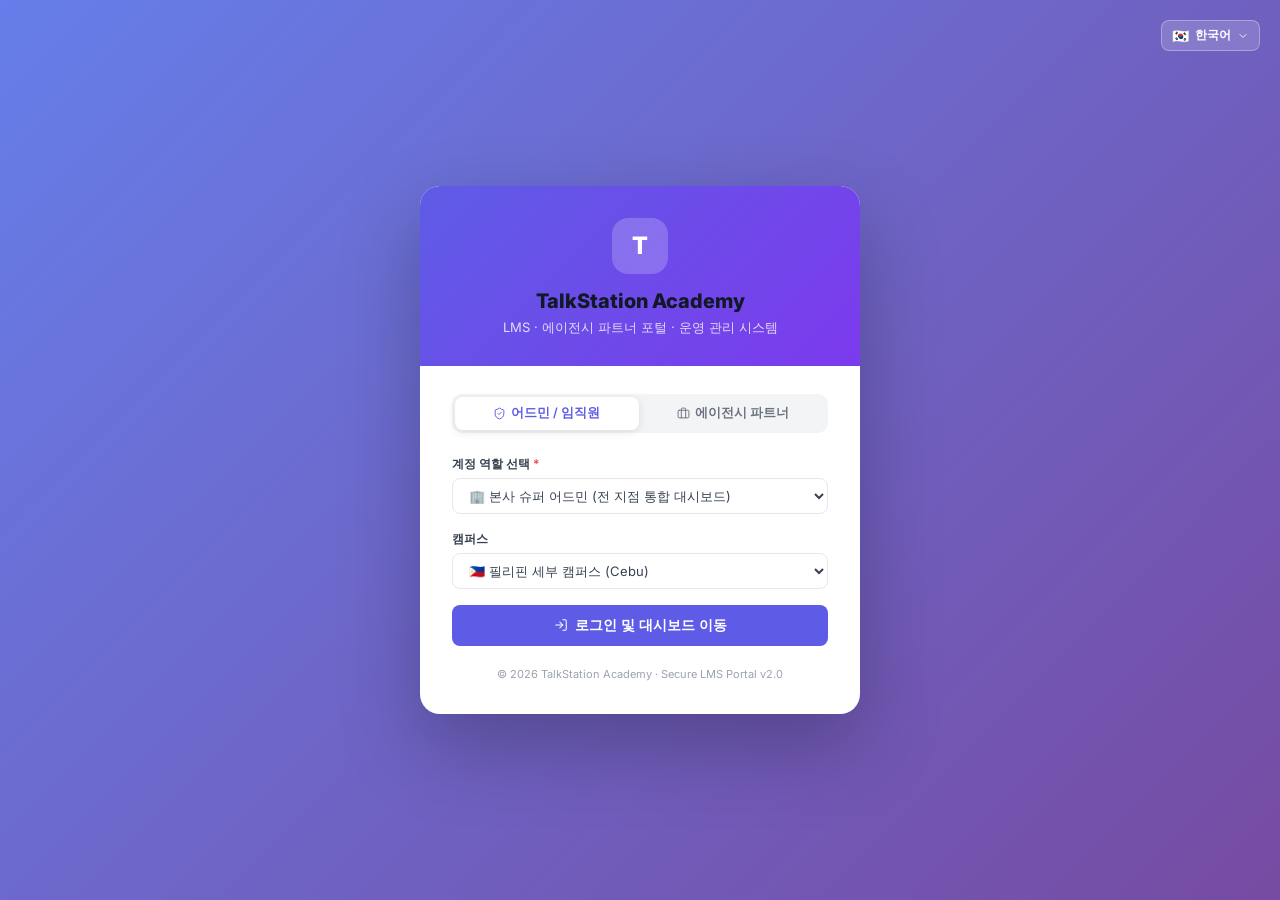
==== commit 442f530f: "루트 index.html 추가 — 주소만 쳐도 lms.html이 열리게 index.html을 archive/로 옮긴 뒤로 사이트 최상단이 비어 있었다. 넷리파이 전용 설정 대신 정" ====
--- a/index.html
+++ b/index.html
@@ -1,8095 +1,21 @@
 <!DOCTYPE html>
-<html class="h-full" data-kt-theme="true" data-kt-theme-mode="light" dir="ltr" lang="en">
- <head>
-  <title>
-   Metronic - Tailwind CSS Light Sidebar
-  </title>
-  <meta charset="utf-8"/>
-  <meta content="follow, index" name="robots"/>
-  <link href="https://keenthemes.com/metronic/tailwind/demo1/" rel="canonical"/>
-  <meta content="width=device-width, initial-scale=1, shrink-to-fit=no" name="viewport"/>
-  <meta content="Tailwind CSS based HTML and JavaScript toolkit for building modern and scalable web applications" name="description"/>
-  <meta content="@keenthemes" name="twitter:site"/>
-  <meta content="@keenthemes" name="twitter:creator"/>
-  <meta content="summary_large_image" name="twitter:card"/>
-  <meta content="Metronic - Tailwind CSS Light Sidebar" name="twitter:title"/>
-  <meta content="Tailwind CSS based HTML and JavaScript toolkit for building modern and scalable web applications" name="twitter:description"/>
-  <meta content="https://keenthemes.com/metronic/tailwind/dist/assets/media/app/og-image.png" name="twitter:image"/>
-  <meta content="https://keenthemes.com/metronic/tailwind/demo1/" property="og:url"/>
-  <meta content="en_US" property="og:locale"/>
-  <meta content="website" property="og:type"/>
-  <meta content="@keenthemes" property="og:site_name"/>
-  <meta content="Metronic - Tailwind CSS Light Sidebar" property="og:title"/>
-  <meta content="Tailwind CSS based HTML and JavaScript toolkit for building modern and scalable web applications" property="og:description"/>
-  <meta content="https://keenthemes.com/metronic/tailwind/dist/assets/media/app/og-image.png" property="og:image"/>
-  <link href="https://keenthemes.com/metronic/tailwind/dist/assets/media/app/apple-touch-icon.png" rel="apple-touch-icon" sizes="180x180"/>
-  <link href="https://keenthemes.com/metronic/tailwind/dist/assets/media/app/favicon-32x32.png" rel="icon" sizes="32x32" type="image/png"/>
-  <link href="https://keenthemes.com/metronic/tailwind/dist/assets/media/app/favicon-16x16.png" rel="icon" sizes="16x16" type="image/png"/>
-  <link href="https://keenthemes.com/metronic/tailwind/dist/assets/media/app/favicon.ico" rel="shortcut icon"/>
-  <link href="https://fonts.googleapis.com/css2?family=Inter:wght@400;500;600;700&amp;display=swap" rel="stylesheet"/>
-  <link href="https://keenthemes.com/metronic/tailwind/dist/assets/vendors/apexcharts/apexcharts.css" rel="stylesheet"/>
-  <link href="assets/vendors/keenicons/styles.bundle.css" rel="stylesheet"/>
-  <link href="https://keenthemes.com/metronic/tailwind/dist/assets/css/styles.css" rel="stylesheet"/>
-  <!-- Google tag (gtag.js) -->
-  <script async="" src="https://www.googletagmanager.com/gtag/js?id=G-52YZ3XGZJ6">
-  </script>
-  <script>
-   window.dataLayer = window.dataLayer || [];
-  function gtag(){dataLayer.push(arguments);}
-  gtag('js', new Date());
-
-  gtag('config', 'G-52YZ3XGZJ6');
-  </script>
-   <link href="assets/css/custom-styles.css" rel="stylesheet"/>
+<html lang="ko">
+<head>
+<meta charset="utf-8">
+<meta name="viewport" content="width=device-width, initial-scale=1">
+<title>TSA LMS</title>
+<!-- 주소 맨 끝에 /lms.html 을 붙이지 않아도 되게 여기서 넘겨준다. -->
+<meta http-equiv="refresh" content="0; url=lms.html">
+<link rel="canonical" href="lms.html">
+<style>
+  body { margin:0; min-height:100vh; display:flex; align-items:center; justify-content:center;
+         font-family:system-ui,-apple-system,"Segoe UI","Malgun Gothic",sans-serif;
+         background:#F8FAFC; color:#475569; }
+  a { color:#5E5CE6; font-weight:700; }
+</style>
 </head>
- <body class="antialiased flex h-full text-base text-foreground bg-background demo1 kt-sidebar-fixed kt-header-fixed">
-  <!-- Theme Mode -->
-  <script src="assets/js/theme-mode.js"></script>
-  <!-- End of Theme Mode -->
-  <!-- Page -->
-  <!-- Main -->
-  <div class="flex grow">
-   <!-- Sidebar -->
-   <div class="kt-sidebar bg-background border-e border-e-border fixed top-0 bottom-0 z-20 hidden lg:flex flex-col items-stretch shrink-0 [--kt-drawer-enable:true] lg:[--kt-drawer-enable:false]" data-kt-drawer="true" data-kt-drawer-class="kt-drawer kt-drawer-start top-0 bottom-0" id="sidebar">
-    <div class="kt-sidebar-header hidden lg:flex items-center relative justify-between px-3 lg:px-6 shrink-0" id="sidebar_header">
-     <div class="kt-sidebar-logo min-w-0">
-      <a class="dark:hidden" href="https://keenthemes.com/metronic/tailwind/demo1/">
-       <img class="default-logo min-h-[22px] max-w-none" src="https://keenthemes.com/metronic/tailwind/dist/assets/media/app/default-logo.svg"/>
-       <img class="small-logo min-h-[22px] max-w-none" src="https://keenthemes.com/metronic/tailwind/dist/assets/media/app/mini-logo.svg"/>
-      </a>
-      <a class="hidden dark:block" href="https://keenthemes.com/metronic/tailwind/demo1/">
-       <img class="default-logo min-h-[22px] max-w-none" src="https://keenthemes.com/metronic/tailwind/dist/assets/media/app/default-logo-dark.svg"/>
-       <img class="small-logo min-h-[22px] max-w-none" src="https://keenthemes.com/metronic/tailwind/dist/assets/media/app/mini-logo.svg"/>
-      </a>
-     </div>
-     <button class="kt-btn kt-btn-outline kt-btn-icon size-[30px] absolute start-full top-2/4 z-40 -translate-x-2/4 -translate-y-2/4 rtl:translate-x-2/4" data-kt-toggle="body" data-kt-toggle-class="kt-sidebar-collapse" id="sidebar_toggle">
-      <i class="ki-filled ki-black-left-line kt-toggle-active:rotate-180 transition-all duration-300 rtl:translate rtl:rotate-180 rtl:kt-toggle-active:rotate-0">
-      </i>
-     </button>
-    </div>
-    <div class="kt-sidebar-content flex grow shrink-0 py-5 pe-2" id="sidebar_content">
-     <div class="kt-scrollable-y-hover grow shrink-0 flex ps-2 lg:ps-5 pe-1 lg:pe-3" data-kt-scrollable="true" data-kt-scrollable-dependencies="#sidebar_header" data-kt-scrollable-height="auto" data-kt-scrollable-offset="0px" data-kt-scrollable-wrappers="#sidebar_content" id="sidebar_scrollable">
-      <!-- Sidebar Menu -->
-      <div class="kt-menu flex flex-col grow gap-1" data-kt-menu="true" data-kt-menu-accordion-expand-all="false" id="sidebar_menu">
-       <div class="kt-menu-item here show" data-kt-menu-item-toggle="accordion" data-kt-menu-item-trigger="click">
-        <div class="kt-menu-link flex items-center grow cursor-pointer border border-transparent gap-[10px] ps-[10px] pe-[10px] py-[6px]" tabindex="0">
-         <span class="kt-menu-icon items-start text-muted-foreground w-[20px]">
-          <i class="ki-filled ki-element-11 text-lg">
-          </i>
-         </span>
-         <span class="kt-menu-title text-sm font-medium text-foreground kt-menu-item-active:text-primary kt-menu-link-hover:!text-primary">
-          Dashboards
-         </span>
-         <span class="kt-menu-arrow text-muted-foreground w-[20px] shrink-0 justify-end ms-1 me-[-10px]">
-          <span class="inline-flex kt-menu-item-show:hidden">
-           <i class="ki-filled ki-plus text-[11px]">
-           </i>
-          </span>
-          <span class="hidden kt-menu-item-show:inline-flex">
-           <i class="ki-filled ki-minus text-[11px]">
-           </i>
-          </span>
-         </span>
-        </div>
-        <div class="kt-menu-accordion gap-1 ps-[10px] relative before:absolute before:start-[20px] before:top-0 before:bottom-0 before:border-s before:border-border">
-         <div class="kt-menu-item active">
-          <a class="kt-menu-link border border-transparent items-center grow kt-menu-item-active:bg-accent/60 dark:menu-item-active:border-border kt-menu-item-active:rounded-lg hover:bg-accent/60 hover:rounded-lg gap-[14px] ps-[10px] pe-[10px] py-[8px]" href="https://keenthemes.com/metronic/tailwind/demo1/" tabindex="0">
-           <span class="kt-menu-bullet flex w-[6px] -start-[3px] rtl:start-0 relative before:absolute before:top-0 before:size-[6px] before:rounded-full rtl:before:translate-x-1/2 before:-translate-y-1/2 kt-menu-item-active:before:bg-primary kt-menu-item-hover:before:bg-primary">
-           </span>
-           <span class="kt-menu-title text-2sm font-normal text-foreground kt-menu-item-active:text-primary kt-menu-item-active:font-semibold kt-menu-link-hover:!text-primary">
-            Light Sidebar
-           </span>
-          </a>
-         </div>
-         <div class="kt-menu-item">
-          <a class="kt-menu-link border border-transparent items-center grow kt-menu-item-active:bg-accent/60 dark:menu-item-active:border-border kt-menu-item-active:rounded-lg hover:bg-accent/60 hover:rounded-lg gap-[14px] ps-[10px] pe-[10px] py-[8px]" href="https://keenthemes.com/metronic/tailwind/demo1/dashboards/dark-sidebar" tabindex="0">
-           <span class="kt-menu-bullet flex w-[6px] -start-[3px] rtl:start-0 relative before:absolute before:top-0 before:size-[6px] before:rounded-full rtl:before:translate-x-1/2 before:-translate-y-1/2 kt-menu-item-active:before:bg-primary kt-menu-item-hover:before:bg-primary">
-           </span>
-           <span class="kt-menu-title text-2sm font-normal text-foreground kt-menu-item-active:text-primary kt-menu-item-active:font-semibold kt-menu-link-hover:!text-primary">
-            Dark Sidebar
-           </span>
-          </a>
-         </div>
-        </div>
-       </div>
-       <div class="kt-menu-item pt-2.25 pb-px">
-        <span class="kt-menu-heading uppercase text-xs font-medium text-muted-foreground ps-[10px] pe-[10px]">
-         User
-        </span>
-       </div>
-       <div class="kt-menu-item" data-kt-menu-item-toggle="accordion" data-kt-menu-item-trigger="click">
-        <div class="kt-menu-link flex items-center grow cursor-pointer border border-transparent gap-[10px] ps-[10px] pe-[10px] py-[6px]" tabindex="0">
-         <span class="kt-menu-icon items-start text-muted-foreground w-[20px]">
-          <i class="ki-filled ki-profile-circle text-lg">
-          </i>
-         </span>
-         <span class="kt-menu-title text-sm font-medium text-foreground kt-menu-item-active:text-primary kt-menu-link-hover:!text-primary">
-          Public Profile
-         </span>
-         <span class="kt-menu-arrow text-muted-foreground w-[20px] shrink-0 justify-end ms-1 me-[-10px]">
-          <span class="inline-flex kt-menu-item-show:hidden">
-           <i class="ki-filled ki-plus text-[11px]">
-           </i>
-          </span>
-          <span class="hidden kt-menu-item-show:inline-flex">
-           <i class="ki-filled ki-minus text-[11px]">
-           </i>
-          </span>
-         </span>
-        </div>
-        <div class="kt-menu-accordion gap-1 ps-[10px] relative before:absolute before:start-[20px] before:top-0 before:bottom-0 before:border-s before:border-border">
-         <div class="kt-menu-item" data-kt-menu-item-toggle="accordion" data-kt-menu-item-trigger="click">
-          <div class="kt-menu-link border border-transparent grow cursor-pointer gap-[14px] ps-[10px] pe-[10px] py-[8px]" tabindex="0">
-           <span class="kt-menu-bullet flex w-[6px] -start-[3px] rtl:start-0 relative before:absolute before:top-0 before:size-[6px] before:rounded-full rtl:before:translate-x-1/2 before:-translate-y-1/2 kt-menu-item-active:before:bg-primary kt-menu-item-hover:before:bg-primary">
-           </span>
-           <span class="kt-menu-title text-2sm font-normal me-1 text-foreground kt-menu-item-active:text-primary kt-menu-item-active:font-medium kt-menu-link-hover:!text-primary">
-            Profiles
-           </span>
-           <span class="kt-menu-arrow text-muted-foreground w-[20px] shrink-0 justify-end ms-1 me-[-10px]">
-            <span class="inline-flex kt-menu-item-show:hidden">
-             <i class="ki-filled ki-plus text-[11px]">
-             </i>
-            </span>
-            <span class="hidden kt-menu-item-show:inline-flex">
-             <i class="ki-filled ki-minus text-[11px]">
-             </i>
-            </span>
-           </span>
-          </div>
-          <div class="kt-menu-accordion gap-1 relative before:absolute before:start-[32px] ps-[22px] before:top-0 before:bottom-0 before:border-s before:border-border">
-           <div class="kt-menu-item">
-            <a class="kt-menu-link border border-transparent items-center grow kt-menu-item-active:bg-accent/60 dark:menu-item-active:border-border kt-menu-item-active:rounded-lg hover:bg-accent/60 hover:rounded-lg gap-[5px] ps-[10px] pe-[10px] py-[8px]" href="https://keenthemes.com/metronic/tailwind/demo1/public-profile/profiles/default" tabindex="0">
-             <span class="kt-menu-bullet flex w-[6px] -start-[3px] rtl:start-0 relative before:absolute before:top-0 before:size-[6px] before:rounded-full rtl:before:translate-x-1/2 before:-translate-y-1/2 kt-menu-item-active:before:bg-primary kt-menu-item-hover:before:bg-primary">
-             </span>
-             <span class="kt-menu-title text-2sm font-normal text-foreground kt-menu-item-active:text-primary kt-menu-item-active:font-semibold kt-menu-link-hover:!text-primary">
-              Default
-             </span>
-            </a>
-           </div>
-           <div class="kt-menu-item">
-            <a class="kt-menu-link border border-transparent items-center grow kt-menu-item-active:bg-accent/60 dark:menu-item-active:border-border kt-menu-item-active:rounded-lg hover:bg-accent/60 hover:rounded-lg gap-[5px] ps-[10px] pe-[10px] py-[8px]" href="https://keenthemes.com/metronic/tailwind/demo1/public-profile/profiles/creator" tabindex="0">
-             <span class="kt-menu-bullet flex w-[6px] -start-[3px] rtl:start-0 relative before:absolute before:top-0 before:size-[6px] before:rounded-full rtl:before:translate-x-1/2 before:-translate-y-1/2 kt-menu-item-active:before:bg-primary kt-menu-item-hover:before:bg-primary">
-             </span>
-             <span class="kt-menu-title text-2sm font-normal text-foreground kt-menu-item-active:text-primary kt-menu-item-active:font-semibold kt-menu-link-hover:!text-primary">
-              Creator
-             </span>
-            </a>
-           </div>
-           <div class="kt-menu-item">
-            <a class="kt-menu-link border border-transparent items-center grow kt-menu-item-active:bg-accent/60 dark:menu-item-active:border-border kt-menu-item-active:rounded-lg hover:bg-accent/60 hover:rounded-lg gap-[5px] ps-[10px] pe-[10px] py-[8px]" href="https://keenthemes.com/metronic/tailwind/demo1/public-profile/profiles/company" tabindex="0">
-             <span class="kt-menu-bullet flex w-[6px] -start-[3px] rtl:start-0 relative before:absolute before:top-0 before:size-[6px] before:rounded-full rtl:before:translate-x-1/2 before:-translate-y-1/2 kt-menu-item-active:before:bg-primary kt-menu-item-hover:before:bg-primary">
-             </span>
-             <span class="kt-menu-title text-2sm font-normal text-foreground kt-menu-item-active:text-primary kt-menu-item-active:font-semibold kt-menu-link-hover:!text-primary">
-              Company
-             </span>
-            </a>
-           </div>
-           <div class="kt-menu-item">
-            <a class="kt-menu-link border border-transparent items-center grow kt-menu-item-active:bg-accent/60 dark:menu-item-active:border-border kt-menu-item-active:rounded-lg hover:bg-accent/60 hover:rounded-lg gap-[5px] ps-[10px] pe-[10px] py-[8px]" href="https://keenthemes.com/metronic/tailwind/demo1/public-profile/profiles/nft" tabindex="0">
-             <span class="kt-menu-bullet flex w-[6px] -start-[3px] rtl:start-0 relative before:absolute before:top-0 before:size-[6px] before:rounded-full rtl:before:translate-x-1/2 before:-translate-y-1/2 kt-menu-item-active:before:bg-primary kt-menu-item-hover:before:bg-primary">
-             </span>
-             <span class="kt-menu-title text-2sm font-normal text-foreground kt-menu-item-active:text-primary kt-menu-item-active:font-semibold kt-menu-link-hover:!text-primary">
-              NFT
-             </span>
-            </a>
-           </div>
-           <div class="kt-menu-item">
-            <a class="kt-menu-link border border-transparent items-center grow kt-menu-item-active:bg-accent/60 dark:menu-item-active:border-border kt-menu-item-active:rounded-lg hover:bg-accent/60 hover:rounded-lg gap-[5px] ps-[10px] pe-[10px] py-[8px]" href="https://keenthemes.com/metronic/tailwind/demo1/public-profile/profiles/blogger" tabindex="0">
-             <span class="kt-menu-bullet flex w-[6px] -start-[3px] rtl:start-0 relative before:absolute before:top-0 before:size-[6px] before:rounded-full rtl:before:translate-x-1/2 before:-translate-y-1/2 kt-menu-item-active:before:bg-primary kt-menu-item-hover:before:bg-primary">
-             </span>
-             <span class="kt-menu-title text-2sm font-normal text-foreground kt-menu-item-active:text-primary kt-menu-item-active:font-semibold kt-menu-link-hover:!text-primary">
-              Blogger
-             </span>
-            </a>
-           </div>
-           <div class="kt-menu-item">
-            <a class="kt-menu-link border border-transparent items-center grow kt-menu-item-active:bg-accent/60 dark:menu-item-active:border-border kt-menu-item-active:rounded-lg hover:bg-accent/60 hover:rounded-lg gap-[5px] ps-[10px] pe-[10px] py-[8px]" href="https://keenthemes.com/metronic/tailwind/demo1/public-profile/profiles/crm" tabindex="0">
-             <span class="kt-menu-bullet flex w-[6px] -start-[3px] rtl:start-0 relative before:absolute before:top-0 before:size-[6px] before:rounded-full rtl:before:translate-x-1/2 before:-translate-y-1/2 kt-menu-item-active:before:bg-primary kt-menu-item-hover:before:bg-primary">
-             </span>
-             <span class="kt-menu-title text-2sm font-normal text-foreground kt-menu-item-active:text-primary kt-menu-item-active:font-semibold kt-menu-link-hover:!text-primary">
-              CRM
-             </span>
-            </a>
-           </div>
-           <div class="kt-menu-item flex-col-reverse" data-kt-menu-item-toggle="accordion" data-kt-menu-item-trigger="click">
-            <div class="kt-menu-link border border-transparent grow cursor-pointer gap-[5px] ps-[10px] pe-[10px] py-[8px]" tabindex="0">
-             <span class="kt-menu-bullet flex w-[6px] -start-[3px] rtl:start-0 relative before:absolute before:top-0 before:size-[6px] before:rounded-full rtl:before:translate-x-1/2 before:-translate-y-1/2 kt-menu-item-active:before:bg-primary kt-menu-item-hover:before:bg-primary">
-             </span>
-             <span class="kt-menu-title text-2sm font-normal text-secondary-foreground">
-              <span class="hidden kt-menu-item-show:!flex">
-               Show less
-              </span>
-              <span class="flex kt-menu-item-show:hidden">
-               Show 4 more
-              </span>
-             </span>
-             <span class="kt-menu-arrow text-muted-foreground w-[20px] shrink-0 justify-end ms-1 me-[-10px]">
-              <span class="inline-flex kt-menu-item-show:hidden">
-               <i class="ki-filled ki-plus text-[11px]">
-               </i>
-              </span>
-              <span class="hidden kt-menu-item-show:inline-flex">
-               <i class="ki-filled ki-minus text-[11px]">
-               </i>
-              </span>
-             </span>
-            </div>
-            <div class="kt-menu-accordion gap-1">
-             <div class="kt-menu-item">
-              <a class="kt-menu-link border border-transparent items-center grow kt-menu-item-active:bg-accent/60 dark:menu-item-active:border-border kt-menu-item-active:rounded-lg hover:bg-accent/60 hover:rounded-lg gap-[5px] ps-[10px] pe-[10px] py-[8px]" href="https://keenthemes.com/metronic/tailwind/demo1/public-profile/profiles/gamer" tabindex="0">
-               <span class="kt-menu-bullet flex w-[6px] -start-[3px] rtl:start-0 relative before:absolute before:top-0 before:size-[6px] before:rounded-full rtl:before:translate-x-1/2 before:-translate-y-1/2 kt-menu-item-active:before:bg-primary kt-menu-item-hover:before:bg-primary">
-               </span>
-               <span class="kt-menu-title text-2sm font-normal text-foreground kt-menu-item-active:text-primary kt-menu-item-active:font-semibold kt-menu-link-hover:!text-primary">
-                Gamer
-               </span>
-              </a>
-             </div>
-             <div class="kt-menu-item">
-              <a class="kt-menu-link border border-transparent items-center grow kt-menu-item-active:bg-accent/60 dark:menu-item-active:border-border kt-menu-item-active:rounded-lg hover:bg-accent/60 hover:rounded-lg gap-[5px] ps-[10px] pe-[10px] py-[8px]" href="https://keenthemes.com/metronic/tailwind/demo1/public-profile/profiles/feeds" tabindex="0">
-               <span class="kt-menu-bullet flex w-[6px] -start-[3px] rtl:start-0 relative before:absolute before:top-0 before:size-[6px] before:rounded-full rtl:before:translate-x-1/2 before:-translate-y-1/2 kt-menu-item-active:before:bg-primary kt-menu-item-hover:before:bg-primary">
-               </span>
-               <span class="kt-menu-title text-2sm font-normal text-foreground kt-menu-item-active:text-primary kt-menu-item-active:font-semibold kt-menu-link-hover:!text-primary">
-                Feeds
-               </span>
-              </a>
-             </div>
-             <div class="kt-menu-item">
-              <a class="kt-menu-link border border-transparent items-center grow kt-menu-item-active:bg-accent/60 dark:menu-item-active:border-border kt-menu-item-active:rounded-lg hover:bg-accent/60 hover:rounded-lg gap-[5px] ps-[10px] pe-[10px] py-[8px]" href="https://keenthemes.com/metronic/tailwind/demo1/public-profile/profiles/plain" tabindex="0">
-               <span class="kt-menu-bullet flex w-[6px] -start-[3px] rtl:start-0 relative before:absolute before:top-0 before:size-[6px] before:rounded-full rtl:before:translate-x-1/2 before:-translate-y-1/2 kt-menu-item-active:before:bg-primary kt-menu-item-hover:before:bg-primary">
-               </span>
-               <span class="kt-menu-title text-2sm font-normal text-foreground kt-menu-item-active:text-primary kt-menu-item-active:font-semibold kt-menu-link-hover:!text-primary">
-                Plain
-               </span>
-              </a>
-             </div>
-             <div class="kt-menu-item">
-              <a class="kt-menu-link border border-transparent items-center grow kt-menu-item-active:bg-accent/60 dark:menu-item-active:border-border kt-menu-item-active:rounded-lg hover:bg-accent/60 hover:rounded-lg gap-[5px] ps-[10px] pe-[10px] py-[8px]" href="https://keenthemes.com/metronic/tailwind/demo1/public-profile/profiles/modal" tabindex="0">
-               <span class="kt-menu-bullet flex w-[6px] -start-[3px] rtl:start-0 relative before:absolute before:top-0 before:size-[6px] before:rounded-full rtl:before:translate-x-1/2 before:-translate-y-1/2 kt-menu-item-active:before:bg-primary kt-menu-item-hover:before:bg-primary">
-               </span>
-               <span class="kt-menu-title text-2sm font-normal text-foreground kt-menu-item-active:text-primary kt-menu-item-active:font-semibold kt-menu-link-hover:!text-primary">
-                Modal
-               </span>
-              </a>
-             </div>
-            </div>
-           </div>
-          </div>
-         </div>
-         <div class="kt-menu-item" data-kt-menu-item-toggle="accordion" data-kt-menu-item-trigger="click">
-          <div class="kt-menu-link border border-transparent grow cursor-pointer gap-[14px] ps-[10px] pe-[10px] py-[8px]" tabindex="0">
-           <span class="kt-menu-bullet flex w-[6px] -start-[3px] rtl:start-0 relative before:absolute before:top-0 before:size-[6px] before:rounded-full rtl:before:translate-x-1/2 before:-translate-y-1/2 kt-menu-item-active:before:bg-primary kt-menu-item-hover:before:bg-primary">
-           </span>
-           <span class="kt-menu-title text-2sm font-normal me-1 text-foreground kt-menu-item-active:text-primary kt-menu-item-active:font-medium kt-menu-link-hover:!text-primary">
-            Projects
-           </span>
-           <span class="kt-menu-arrow text-muted-foreground w-[20px] shrink-0 justify-end ms-1 me-[-10px]">
-            <span class="inline-flex kt-menu-item-show:hidden">
-             <i class="ki-filled ki-plus text-[11px]">
-             </i>
-            </span>
-            <span class="hidden kt-menu-item-show:inline-flex">
-             <i class="ki-filled ki-minus text-[11px]">
-             </i>
-            </span>
-           </span>
-          </div>
-          <div class="kt-menu-accordion gap-1 relative before:absolute before:start-[32px] ps-[22px] before:top-0 before:bottom-0 before:border-s before:border-border">
-           <div class="kt-menu-item">
-            <a class="kt-menu-link border border-transparent items-center grow kt-menu-item-active:bg-accent/60 dark:menu-item-active:border-border kt-menu-item-active:rounded-lg hover:bg-accent/60 hover:rounded-lg gap-[5px] ps-[10px] pe-[10px] py-[8px]" href="https://keenthemes.com/metronic/tailwind/demo1/public-profile/projects/3-columns" tabindex="0">
-             <span class="kt-menu-bullet flex w-[6px] -start-[3px] rtl:start-0 relative before:absolute before:top-0 before:size-[6px] before:rounded-full rtl:before:translate-x-1/2 before:-translate-y-1/2 kt-menu-item-active:before:bg-primary kt-menu-item-hover:before:bg-primary">
-             </span>
-             <span class="kt-menu-title text-2sm font-normal text-foreground kt-menu-item-active:text-primary kt-menu-item-active:font-semibold kt-menu-link-hover:!text-primary">
-              3 Columns
-             </span>
-            </a>
-           </div>
-           <div class="kt-menu-item">
-            <a class="kt-menu-link border border-transparent items-center grow kt-menu-item-active:bg-accent/60 dark:menu-item-active:border-border kt-menu-item-active:rounded-lg hover:bg-accent/60 hover:rounded-lg gap-[5px] ps-[10px] pe-[10px] py-[8px]" href="https://keenthemes.com/metronic/tailwind/demo1/public-profile/projects/2-columns" tabindex="0">
-             <span class="kt-menu-bullet flex w-[6px] -start-[3px] rtl:start-0 relative before:absolute before:top-0 before:size-[6px] before:rounded-full rtl:before:translate-x-1/2 before:-translate-y-1/2 kt-menu-item-active:before:bg-primary kt-menu-item-hover:before:bg-primary">
-             </span>
-             <span class="kt-menu-title text-2sm font-normal text-foreground kt-menu-item-active:text-primary kt-menu-item-active:font-semibold kt-menu-link-hover:!text-primary">
-              2 Columns
-             </span>
-            </a>
-           </div>
-          </div>
-         </div>
-         <div class="kt-menu-item">
-          <a class="kt-menu-link border border-transparent items-center grow kt-menu-item-active:bg-accent/60 dark:menu-item-active:border-border kt-menu-item-active:rounded-lg hover:bg-accent/60 hover:rounded-lg gap-[14px] ps-[10px] pe-[10px] py-[8px]" href="https://keenthemes.com/metronic/tailwind/demo1/public-profile/works" tabindex="0">
-           <span class="kt-menu-bullet flex w-[6px] -start-[3px] rtl:start-0 relative before:absolute before:top-0 before:size-[6px] before:rounded-full rtl:before:translate-x-1/2 before:-translate-y-1/2 kt-menu-item-active:before:bg-primary kt-menu-item-hover:before:bg-primary">
-           </span>
-           <span class="kt-menu-title text-2sm font-normal text-foreground kt-menu-item-active:text-primary kt-menu-item-active:font-semibold kt-menu-link-hover:!text-primary">
-            Works
-           </span>
-          </a>
-         </div>
-         <div class="kt-menu-item">
-          <a class="kt-menu-link border border-transparent items-center grow kt-menu-item-active:bg-accent/60 dark:menu-item-active:border-border kt-menu-item-active:rounded-lg hover:bg-accent/60 hover:rounded-lg gap-[14px] ps-[10px] pe-[10px] py-[8px]" href="https://keenthemes.com/metronic/tailwind/demo1/public-profile/teams" tabindex="0">
-           <span class="kt-menu-bullet flex w-[6px] -start-[3px] rtl:start-0 relative before:absolute before:top-0 before:size-[6px] before:rounded-full rtl:before:translate-x-1/2 before:-translate-y-1/2 kt-menu-item-active:before:bg-primary kt-menu-item-hover:before:bg-primary">
-           </span>
-           <span class="kt-menu-title text-2sm font-normal text-foreground kt-menu-item-active:text-primary kt-menu-item-active:font-semibold kt-menu-link-hover:!text-primary">
-            Teams
-           </span>
-          </a>
-         </div>
-         <div class="kt-menu-item">
-          <a class="kt-menu-link border border-transparent items-center grow kt-menu-item-active:bg-accent/60 dark:menu-item-active:border-border kt-menu-item-active:rounded-lg hover:bg-accent/60 hover:rounded-lg gap-[14px] ps-[10px] pe-[10px] py-[8px]" href="https://keenthemes.com/metronic/tailwind/demo1/public-profile/network" tabindex="0">
-           <span class="kt-menu-bullet flex w-[6px] -start-[3px] rtl:start-0 relative before:absolute before:top-0 before:size-[6px] before:rounded-full rtl:before:translate-x-1/2 before:-translate-y-1/2 kt-menu-item-active:before:bg-primary kt-menu-item-hover:before:bg-primary">
-           </span>
-           <span class="kt-menu-title text-2sm font-normal text-foreground kt-menu-item-active:text-primary kt-menu-item-active:font-semibold kt-menu-link-hover:!text-primary">
-            Network
-           </span>
-          </a>
-         </div>
-         <div class="kt-menu-item">
-          <a class="kt-menu-link border border-transparent items-center grow kt-menu-item-active:bg-accent/60 dark:menu-item-active:border-border kt-menu-item-active:rounded-lg hover:bg-accent/60 hover:rounded-lg gap-[14px] ps-[10px] pe-[10px] py-[8px]" href="https://keenthemes.com/metronic/tailwind/demo1/public-profile/activity" tabindex="0">
-           <span class="kt-menu-bullet flex w-[6px] -start-[3px] rtl:start-0 relative before:absolute before:top-0 before:size-[6px] before:rounded-full rtl:before:translate-x-1/2 before:-translate-y-1/2 kt-menu-item-active:before:bg-primary kt-menu-item-hover:before:bg-primary">
-           </span>
-           <span class="kt-menu-title text-2sm font-normal text-foreground kt-menu-item-active:text-primary kt-menu-item-active:font-semibold kt-menu-link-hover:!text-primary">
-            Activity
-           </span>
-          </a>
-         </div>
-         <div class="kt-menu-item flex-col-reverse" data-kt-menu-item-toggle="accordion" data-kt-menu-item-trigger="click">
-          <div class="kt-menu-link border border-transparent grow cursor-pointer gap-[14px] ps-[10px] pe-[10px] py-[8px]" tabindex="0">
-           <span class="kt-menu-bullet flex w-[6px] -start-[3px] rtl:start-0 relative before:absolute before:top-0 before:size-[6px] before:rounded-full rtl:before:translate-x-1/2 before:-translate-y-1/2 kt-menu-item-active:before:bg-primary kt-menu-item-hover:before:bg-primary">
-           </span>
-           <span class="kt-menu-title text-2sm font-normal text-secondary-foreground">
-            <span class="hidden kt-menu-item-show:!flex">
-             Show less
-            </span>
-            <span class="flex kt-menu-item-show:hidden">
-             Show 3 more
-            </span>
-           </span>
-           <span class="kt-menu-arrow text-muted-foreground w-[20px] shrink-0 justify-end ms-1 me-[-10px]">
-            <span class="inline-flex kt-menu-item-show:hidden">
-             <i class="ki-filled ki-plus text-[11px]">
-             </i>
-            </span>
-            <span class="hidden kt-menu-item-show:inline-flex">
-             <i class="ki-filled ki-minus text-[11px]">
-             </i>
-            </span>
-           </span>
-          </div>
-          <div class="kt-menu-accordion gap-1">
-           <div class="kt-menu-item">
-            <a class="kt-menu-link border border-transparent items-center grow kt-menu-item-active:bg-accent/60 dark:menu-item-active:border-border kt-menu-item-active:rounded-lg hover:bg-accent/60 hover:rounded-lg gap-[14px] ps-[10px] pe-[10px] py-[8px]" href="https://keenthemes.com/metronic/tailwind/demo1/public-profile/campaigns/card" tabindex="0">
-             <span class="kt-menu-bullet flex w-[6px] -start-[3px] rtl:start-0 relative before:absolute before:top-0 before:size-[6px] before:rounded-full rtl:before:translate-x-1/2 before:-translate-y-1/2 kt-menu-item-active:before:bg-primary kt-menu-item-hover:before:bg-primary">
-             </span>
-             <span class="kt-menu-title text-2sm font-normal text-foreground kt-menu-item-active:text-primary kt-menu-item-active:font-semibold kt-menu-link-hover:!text-primary">
-              Campaigns - Card
-             </span>
-            </a>
-           </div>
-           <div class="kt-menu-item">
-            <a class="kt-menu-link border border-transparent items-center grow kt-menu-item-active:bg-accent/60 dark:menu-item-active:border-border kt-menu-item-active:rounded-lg hover:bg-accent/60 hover:rounded-lg gap-[14px] ps-[10px] pe-[10px] py-[8px]" href="https://keenthemes.com/metronic/tailwind/demo1/public-profile/campaigns/list" tabindex="0">
-             <span class="kt-menu-bullet flex w-[6px] -start-[3px] rtl:start-0 relative before:absolute before:top-0 before:size-[6px] before:rounded-full rtl:before:translate-x-1/2 before:-translate-y-1/2 kt-menu-item-active:before:bg-primary kt-menu-item-hover:before:bg-primary">
-             </span>
-             <span class="kt-menu-title text-2sm font-normal text-foreground kt-menu-item-active:text-primary kt-menu-item-active:font-semibold kt-menu-link-hover:!text-primary">
-              Campaigns - List
-             </span>
-            </a>
-           </div>
-           <div class="kt-menu-item">
-            <a class="kt-menu-link border border-transparent items-center grow kt-menu-item-active:bg-accent/60 dark:menu-item-active:border-border kt-menu-item-active:rounded-lg hover:bg-accent/60 hover:rounded-lg gap-[14px] ps-[10px] pe-[10px] py-[8px]" href="https://keenthemes.com/metronic/tailwind/demo1/public-profile/empty" tabindex="0">
-             <span class="kt-menu-bullet flex w-[6px] -start-[3px] rtl:start-0 relative before:absolute before:top-0 before:size-[6px] before:rounded-full rtl:before:translate-x-1/2 before:-translate-y-1/2 kt-menu-item-active:before:bg-primary kt-menu-item-hover:before:bg-primary">
-             </span>
-             <span class="kt-menu-title text-2sm font-normal text-foreground kt-menu-item-active:text-primary kt-menu-item-active:font-semibold kt-menu-link-hover:!text-primary">
-              Empty
-             </span>
-            </a>
-           </div>
-          </div>
-         </div>
-        </div>
-       </div>
-       <div class="kt-menu-item" data-kt-menu-item-toggle="accordion" data-kt-menu-item-trigger="click">
-        <div class="kt-menu-link flex items-center grow cursor-pointer border border-transparent gap-[10px] ps-[10px] pe-[10px] py-[6px]" tabindex="0">
-         <span class="kt-menu-icon items-start text-muted-foreground w-[20px]">
-          <i class="ki-filled ki-setting-2 text-lg">
-          </i>
-         </span>
-         <span class="kt-menu-title text-sm font-medium text-foreground kt-menu-item-active:text-primary kt-menu-link-hover:!text-primary">
-          My Account
-         </span>
-         <span class="kt-menu-arrow text-muted-foreground w-[20px] shrink-0 justify-end ms-1 me-[-10px]">
-          <span class="inline-flex kt-menu-item-show:hidden">
-           <i class="ki-filled ki-plus text-[11px]">
-           </i>
-          </span>
-          <span class="hidden kt-menu-item-show:inline-flex">
-           <i class="ki-filled ki-minus text-[11px]">
-           </i>
-          </span>
-         </span>
-        </div>
-        <div class="kt-menu-accordion gap-1 ps-[10px] relative before:absolute before:start-[20px] before:top-0 before:bottom-0 before:border-s before:border-border">
-         <div class="kt-menu-item" data-kt-menu-item-toggle="accordion" data-kt-menu-item-trigger="click">
-          <div class="kt-menu-link border border-transparent grow cursor-pointer gap-[14px] ps-[10px] pe-[10px] py-[8px]" tabindex="0">
-           <span class="kt-menu-bullet flex w-[6px] -start-[3px] rtl:start-0 relative before:absolute before:top-0 before:size-[6px] before:rounded-full rtl:before:translate-x-1/2 before:-translate-y-1/2 kt-menu-item-active:before:bg-primary kt-menu-item-hover:before:bg-primary">
-           </span>
-           <span class="kt-menu-title text-2sm font-normal me-1 text-foreground kt-menu-item-active:text-primary kt-menu-item-active:font-medium kt-menu-link-hover:!text-primary">
-            Account Home
-           </span>
-           <span class="kt-menu-arrow text-muted-foreground w-[20px] shrink-0 justify-end ms-1 me-[-10px]">
-            <span class="inline-flex kt-menu-item-show:hidden">
-             <i class="ki-filled ki-plus text-[11px]">
-             </i>
-            </span>
-            <span class="hidden kt-menu-item-show:inline-flex">
-             <i class="ki-filled ki-minus text-[11px]">
-             </i>
-            </span>
-           </span>
-          </div>
-          <div class="kt-menu-accordion gap-1 relative before:absolute before:start-[32px] ps-[22px] before:top-0 before:bottom-0 before:border-s before:border-border">
-           <div class="kt-menu-item">
-            <a class="kt-menu-link border border-transparent items-center grow kt-menu-item-active:bg-accent/60 dark:menu-item-active:border-border kt-menu-item-active:rounded-lg hover:bg-accent/60 hover:rounded-lg gap-[5px] ps-[10px] pe-[10px] py-[8px]" href="https://keenthemes.com/metronic/tailwind/demo1/account/home/get-started" tabindex="0">
-             <span class="kt-menu-bullet flex w-[6px] -start-[3px] rtl:start-0 relative before:absolute before:top-0 before:size-[6px] before:rounded-full rtl:before:translate-x-1/2 before:-translate-y-1/2 kt-menu-item-active:before:bg-primary kt-menu-item-hover:before:bg-primary">
-             </span>
-             <span class="kt-menu-title text-2sm font-normal text-foreground kt-menu-item-active:text-primary kt-menu-item-active:font-semibold kt-menu-link-hover:!text-primary">
-              Get Started
-             </span>
-            </a>
-           </div>
-           <div class="kt-menu-item">
-            <a class="kt-menu-link border border-transparent items-center grow kt-menu-item-active:bg-accent/60 dark:menu-item-active:border-border kt-menu-item-active:rounded-lg hover:bg-accent/60 hover:rounded-lg gap-[5px] ps-[10px] pe-[10px] py-[8px]" href="https://keenthemes.com/metronic/tailwind/demo1/account/home/user-profile" tabindex="0">
-             <span class="kt-menu-bullet flex w-[6px] -start-[3px] rtl:start-0 relative before:absolute before:top-0 before:size-[6px] before:rounded-full rtl:before:translate-x-1/2 before:-translate-y-1/2 kt-menu-item-active:before:bg-primary kt-menu-item-hover:before:bg-primary">
-             </span>
-             <span class="kt-menu-title text-2sm font-normal text-foreground kt-menu-item-active:text-primary kt-menu-item-active:font-semibold kt-menu-link-hover:!text-primary">
-              User Profile
-             </span>
-            </a>
-           </div>
-           <div class="kt-menu-item">
-            <a class="kt-menu-link border border-transparent items-center grow kt-menu-item-active:bg-accent/60 dark:menu-item-active:border-border kt-menu-item-active:rounded-lg hover:bg-accent/60 hover:rounded-lg gap-[5px] ps-[10px] pe-[10px] py-[8px]" href="https://keenthemes.com/metronic/tailwind/demo1/account/home/company-profile" tabindex="0">
-             <span class="kt-menu-bullet flex w-[6px] -start-[3px] rtl:start-0 relative before:absolute before:top-0 before:size-[6px] before:rounded-full rtl:before:translate-x-1/2 before:-translate-y-1/2 kt-menu-item-active:before:bg-primary kt-menu-item-hover:before:bg-primary">
-             </span>
-             <span class="kt-menu-title text-2sm font-normal text-foreground kt-menu-item-active:text-primary kt-menu-item-active:font-semibold kt-menu-link-hover:!text-primary">
-              Company Profile
-             </span>
-            </a>
-           </div>
-           <div class="kt-menu-item">
-            <a class="kt-menu-link border border-transparent items-center grow kt-menu-item-active:bg-accent/60 dark:menu-item-active:border-border kt-menu-item-active:rounded-lg hover:bg-accent/60 hover:rounded-lg gap-[5px] ps-[10px] pe-[10px] py-[8px]" href="https://keenthemes.com/metronic/tailwind/demo1/account/home/settings-sidebar" tabindex="0">
-             <span class="kt-menu-bullet flex w-[6px] -start-[3px] rtl:start-0 relative before:absolute before:top-0 before:size-[6px] before:rounded-full rtl:before:translate-x-1/2 before:-translate-y-1/2 kt-menu-item-active:before:bg-primary kt-menu-item-hover:before:bg-primary">
-             </span>
-             <span class="kt-menu-title text-2sm font-normal text-foreground kt-menu-item-active:text-primary kt-menu-item-active:font-semibold kt-menu-link-hover:!text-primary">
-              Settings - With Sidebar
-             </span>
-            </a>
-           </div>
-           <div class="kt-menu-item">
-            <a class="kt-menu-link border border-transparent items-center grow kt-menu-item-active:bg-accent/60 dark:menu-item-active:border-border kt-menu-item-active:rounded-lg hover:bg-accent/60 hover:rounded-lg gap-[5px] ps-[10px] pe-[10px] py-[8px]" href="https://keenthemes.com/metronic/tailwind/demo1/account/home/settings-enterprise" tabindex="0">
-             <span class="kt-menu-bullet flex w-[6px] -start-[3px] rtl:start-0 relative before:absolute before:top-0 before:size-[6px] before:rounded-full rtl:before:translate-x-1/2 before:-translate-y-1/2 kt-menu-item-active:before:bg-primary kt-menu-item-hover:before:bg-primary">
-             </span>
-             <span class="kt-menu-title text-2sm font-normal text-foreground kt-menu-item-active:text-primary kt-menu-item-active:font-semibold kt-menu-link-hover:!text-primary">
-              Settings - Enterprise
-             </span>
-            </a>
-           </div>
-           <div class="kt-menu-item">
-            <a class="kt-menu-link border border-transparent items-center grow kt-menu-item-active:bg-accent/60 dark:menu-item-active:border-border kt-menu-item-active:rounded-lg hover:bg-accent/60 hover:rounded-lg gap-[5px] ps-[10px] pe-[10px] py-[8px]" href="https://keenthemes.com/metronic/tailwind/demo1/account/home/settings-plain" tabindex="0">
-             <span class="kt-menu-bullet flex w-[6px] -start-[3px] rtl:start-0 relative before:absolute before:top-0 before:size-[6px] before:rounded-full rtl:before:translate-x-1/2 before:-translate-y-1/2 kt-menu-item-active:before:bg-primary kt-menu-item-hover:before:bg-primary">
-             </span>
-             <span class="kt-menu-title text-2sm font-normal text-foreground kt-menu-item-active:text-primary kt-menu-item-active:font-semibold kt-menu-link-hover:!text-primary">
-              Settings - Plain
-             </span>
-            </a>
-           </div>
-           <div class="kt-menu-item">
-            <a class="kt-menu-link border border-transparent items-center grow kt-menu-item-active:bg-accent/60 dark:menu-item-active:border-border kt-menu-item-active:rounded-lg hover:bg-accent/60 hover:rounded-lg gap-[5px] ps-[10px] pe-[10px] py-[8px]" href="https://keenthemes.com/metronic/tailwind/demo1/account/home/settings-modal" tabindex="0">
-             <span class="kt-menu-bullet flex w-[6px] -start-[3px] rtl:start-0 relative before:absolute before:top-0 before:size-[6px] before:rounded-full rtl:before:translate-x-1/2 before:-translate-y-1/2 kt-menu-item-active:before:bg-primary kt-menu-item-hover:before:bg-primary">
-             </span>
-             <span class="kt-menu-title text-2sm font-normal text-foreground kt-menu-item-active:text-primary kt-menu-item-active:font-semibold kt-menu-link-hover:!text-primary">
-              Settings - Modal
-             </span>
-            </a>
-           </div>
-          </div>
-         </div>
-         <div class="kt-menu-item" data-kt-menu-item-toggle="accordion" data-kt-menu-item-trigger="click">
-          <div class="kt-menu-link border border-transparent grow cursor-pointer gap-[14px] ps-[10px] pe-[10px] py-[8px]" tabindex="0">
-           <span class="kt-menu-bullet flex w-[6px] -start-[3px] rtl:start-0 relative before:absolute before:top-0 before:size-[6px] before:rounded-full rtl:before:translate-x-1/2 before:-translate-y-1/2 kt-menu-item-active:before:bg-primary kt-menu-item-hover:before:bg-primary">
-           </span>
-           <span class="kt-menu-title text-2sm font-normal me-1 text-foreground kt-menu-item-active:text-primary kt-menu-item-active:font-medium kt-menu-link-hover:!text-primary">
-            Billing
-           </span>
-           <span class="kt-menu-arrow text-muted-foreground w-[20px] shrink-0 justify-end ms-1 me-[-10px]">
-            <span class="inline-flex kt-menu-item-show:hidden">
-             <i class="ki-filled ki-plus text-[11px]">
-             </i>
-            </span>
-            <span class="hidden kt-menu-item-show:inline-flex">
-             <i class="ki-filled ki-minus text-[11px]">
-             </i>
-            </span>
-           </span>
-          </div>
-          <div class="kt-menu-accordion gap-1 relative before:absolute before:start-[32px] ps-[22px] before:top-0 before:bottom-0 before:border-s before:border-border">
-           <div class="kt-menu-item">
-            <a class="kt-menu-link border border-transparent items-center grow kt-menu-item-active:bg-accent/60 dark:menu-item-active:border-border kt-menu-item-active:rounded-lg hover:bg-accent/60 hover:rounded-lg gap-[5px] ps-[10px] pe-[10px] py-[8px]" href="https://keenthemes.com/metronic/tailwind/demo1/account/billing/basic" tabindex="0">
-             <span class="kt-menu-bullet flex w-[6px] -start-[3px] rtl:start-0 relative before:absolute before:top-0 before:size-[6px] before:rounded-full rtl:before:translate-x-1/2 before:-translate-y-1/2 kt-menu-item-active:before:bg-primary kt-menu-item-hover:before:bg-primary">
-             </span>
-             <span class="kt-menu-title text-2sm font-normal text-foreground kt-menu-item-active:text-primary kt-menu-item-active:font-semibold kt-menu-link-hover:!text-primary">
-              Billing - Basic
-             </span>
-            </a>
-           </div>
-           <div class="kt-menu-item">
-            <a class="kt-menu-link border border-transparent items-center grow kt-menu-item-active:bg-accent/60 dark:menu-item-active:border-border kt-menu-item-active:rounded-lg hover:bg-accent/60 hover:rounded-lg gap-[5px] ps-[10px] pe-[10px] py-[8px]" href="https://keenthemes.com/metronic/tailwind/demo1/account/billing/enterprise" tabindex="0">
-             <span class="kt-menu-bullet flex w-[6px] -start-[3px] rtl:start-0 relative before:absolute before:top-0 before:size-[6px] before:rounded-full rtl:before:translate-x-1/2 before:-translate-y-1/2 kt-menu-item-active:before:bg-primary kt-menu-item-hover:before:bg-primary">
-             </span>
-             <span class="kt-menu-title text-2sm font-normal text-foreground kt-menu-item-active:text-primary kt-menu-item-active:font-semibold kt-menu-link-hover:!text-primary">
-              Billing - Enterprise
-             </span>
-            </a>
-           </div>
-           <div class="kt-menu-item">
-            <a class="kt-menu-link border border-transparent items-center grow kt-menu-item-active:bg-accent/60 dark:menu-item-active:border-border kt-menu-item-active:rounded-lg hover:bg-accent/60 hover:rounded-lg gap-[5px] ps-[10px] pe-[10px] py-[8px]" href="https://keenthemes.com/metronic/tailwind/demo1/account/billing/plans" tabindex="0">
-             <span class="kt-menu-bullet flex w-[6px] -start-[3px] rtl:start-0 relative before:absolute before:top-0 before:size-[6px] before:rounded-full rtl:before:translate-x-1/2 before:-translate-y-1/2 kt-menu-item-active:before:bg-primary kt-menu-item-hover:before:bg-primary">
-             </span>
-             <span class="kt-menu-title text-2sm font-normal text-foreground kt-menu-item-active:text-primary kt-menu-item-active:font-semibold kt-menu-link-hover:!text-primary">
-              Plans
-             </span>
-            </a>
-           </div>
-           <div class="kt-menu-item">
-            <a class="kt-menu-link border border-transparent items-center grow kt-menu-item-active:bg-accent/60 dark:menu-item-active:border-border kt-menu-item-active:rounded-lg hover:bg-accent/60 hover:rounded-lg gap-[5px] ps-[10px] pe-[10px] py-[8px]" href="https://keenthemes.com/metronic/tailwind/demo1/account/billing/history" tabindex="0">
-             <span class="kt-menu-bullet flex w-[6px] -start-[3px] rtl:start-0 relative before:absolute before:top-0 before:size-[6px] before:rounded-full rtl:before:translate-x-1/2 before:-translate-y-1/2 kt-menu-item-active:before:bg-primary kt-menu-item-hover:before:bg-primary">
-             </span>
-             <span class="kt-menu-title text-2sm font-normal text-foreground kt-menu-item-active:text-primary kt-menu-item-active:font-semibold kt-menu-link-hover:!text-primary">
-              Billing History
-             </span>
-            </a>
-           </div>
-          </div>
-         </div>
-         <div class="kt-menu-item" data-kt-menu-item-toggle="accordion" data-kt-menu-item-trigger="click">
-          <div class="kt-menu-link border border-transparent grow cursor-pointer gap-[14px] ps-[10px] pe-[10px] py-[8px]" tabindex="0">
-           <span class="kt-menu-bullet flex w-[6px] -start-[3px] rtl:start-0 relative before:absolute before:top-0 before:size-[6px] before:rounded-full rtl:before:translate-x-1/2 before:-translate-y-1/2 kt-menu-item-active:before:bg-primary kt-menu-item-hover:before:bg-primary">
-           </span>
-           <span class="kt-menu-title text-2sm font-normal me-1 text-foreground kt-menu-item-active:text-primary kt-menu-item-active:font-medium kt-menu-link-hover:!text-primary">
-            Security
-           </span>
-           <span class="kt-menu-arrow text-muted-foreground w-[20px] shrink-0 justify-end ms-1 me-[-10px]">
-            <span class="inline-flex kt-menu-item-show:hidden">
-             <i class="ki-filled ki-plus text-[11px]">
-             </i>
-            </span>
-            <span class="hidden kt-menu-item-show:inline-flex">
-             <i class="ki-filled ki-minus text-[11px]">
-             </i>
-            </span>
-           </span>
-          </div>
-          <div class="kt-menu-accordion gap-1 relative before:absolute before:start-[32px] ps-[22px] before:top-0 before:bottom-0 before:border-s before:border-border">
-           <div class="kt-menu-item">
-            <a class="kt-menu-link border border-transparent items-center grow kt-menu-item-active:bg-accent/60 dark:menu-item-active:border-border kt-menu-item-active:rounded-lg hover:bg-accent/60 hover:rounded-lg gap-[5px] ps-[10px] pe-[10px] py-[8px]" href="https://keenthemes.com/metronic/tailwind/demo1/account/security/get-started" tabindex="0">
-             <span class="kt-menu-bullet flex w-[6px] -start-[3px] rtl:start-0 relative before:absolute before:top-0 before:size-[6px] before:rounded-full rtl:before:translate-x-1/2 before:-translate-y-1/2 kt-menu-item-active:before:bg-primary kt-menu-item-hover:before:bg-primary">
-             </span>
-             <span class="kt-menu-title text-2sm font-normal text-foreground kt-menu-item-active:text-primary kt-menu-item-active:font-semibold kt-menu-link-hover:!text-primary">
-              Get Started
-             </span>
-            </a>
-           </div>
-           <div class="kt-menu-item">
-            <a class="kt-menu-link border border-transparent items-center grow kt-menu-item-active:bg-accent/60 dark:menu-item-active:border-border kt-menu-item-active:rounded-lg hover:bg-accent/60 hover:rounded-lg gap-[5px] ps-[10px] pe-[10px] py-[8px]" href="https://keenthemes.com/metronic/tailwind/demo1/account/security/overview" tabindex="0">
-             <span class="kt-menu-bullet flex w-[6px] -start-[3px] rtl:start-0 relative before:absolute before:top-0 before:size-[6px] before:rounded-full rtl:before:translate-x-1/2 before:-translate-y-1/2 kt-menu-item-active:before:bg-primary kt-menu-item-hover:before:bg-primary">
-             </span>
-             <span class="kt-menu-title text-2sm font-normal text-foreground kt-menu-item-active:text-primary kt-menu-item-active:font-semibold kt-menu-link-hover:!text-primary">
-              Security Overview
-             </span>
-            </a>
-           </div>
-           <div class="kt-menu-item">
-            <a class="kt-menu-link border border-transparent items-center grow kt-menu-item-active:bg-accent/60 dark:menu-item-active:border-border kt-menu-item-active:rounded-lg hover:bg-accent/60 hover:rounded-lg gap-[5px] ps-[10px] pe-[10px] py-[8px]" href="https://keenthemes.com/metronic/tailwind/demo1/account/security/allowed-ip-addresses" tabindex="0">
-             <span class="kt-menu-bullet flex w-[6px] -start-[3px] rtl:start-0 relative before:absolute before:top-0 before:size-[6px] before:rounded-full rtl:before:translate-x-1/2 before:-translate-y-1/2 kt-menu-item-active:before:bg-primary kt-menu-item-hover:before:bg-primary">
-             </span>
-             <span class="kt-menu-title text-2sm font-normal text-foreground kt-menu-item-active:text-primary kt-menu-item-active:font-semibold kt-menu-link-hover:!text-primary">
-              Allowed IP Addresses
-             </span>
-            </a>
-           </div>
-           <div class="kt-menu-item">
-            <a class="kt-menu-link border border-transparent items-center grow kt-menu-item-active:bg-accent/60 dark:menu-item-active:border-border kt-menu-item-active:rounded-lg hover:bg-accent/60 hover:rounded-lg gap-[5px] ps-[10px] pe-[10px] py-[8px]" href="https://keenthemes.com/metronic/tailwind/demo1/account/security/privacy-settings" tabindex="0">
-             <span class="kt-menu-bullet flex w-[6px] -start-[3px] rtl:start-0 relative before:absolute before:top-0 before:size-[6px] before:rounded-full rtl:before:translate-x-1/2 before:-translate-y-1/2 kt-menu-item-active:before:bg-primary kt-menu-item-hover:before:bg-primary">
-             </span>
-             <span class="kt-menu-title text-2sm font-normal text-foreground kt-menu-item-active:text-primary kt-menu-item-active:font-semibold kt-menu-link-hover:!text-primary">
-              Privacy Settings
-             </span>
-            </a>
-           </div>
-           <div class="kt-menu-item">
-            <a class="kt-menu-link border border-transparent items-center grow kt-menu-item-active:bg-accent/60 dark:menu-item-active:border-border kt-menu-item-active:rounded-lg hover:bg-accent/60 hover:rounded-lg gap-[5px] ps-[10px] pe-[10px] py-[8px]" href="https://keenthemes.com/metronic/tailwind/demo1/account/security/device-management" tabindex="0">
-             <span class="kt-menu-bullet flex w-[6px] -start-[3px] rtl:start-0 relative before:absolute before:top-0 before:size-[6px] before:rounded-full rtl:before:translate-x-1/2 before:-translate-y-1/2 kt-menu-item-active:before:bg-primary kt-menu-item-hover:before:bg-primary">
-             </span>
-             <span class="kt-menu-title text-2sm font-normal text-foreground kt-menu-item-active:text-primary kt-menu-item-active:font-semibold kt-menu-link-hover:!text-primary">
-              Device Management
-             </span>
-            </a>
-           </div>
-           <div class="kt-menu-item">
-            <a class="kt-menu-link border border-transparent items-center grow kt-menu-item-active:bg-accent/60 dark:menu-item-active:border-border kt-menu-item-active:rounded-lg hover:bg-accent/60 hover:rounded-lg gap-[5px] ps-[10px] pe-[10px] py-[8px]" href="https://keenthemes.com/metronic/tailwind/demo1/account/security/backup-and-recovery" tabindex="0">
-             <span class="kt-menu-bullet flex w-[6px] -start-[3px] rtl:start-0 relative before:absolute before:top-0 before:size-[6px] before:rounded-full rtl:before:translate-x-1/2 before:-translate-y-1/2 kt-menu-item-active:before:bg-primary kt-menu-item-hover:before:bg-primary">
-             </span>
-             <span class="kt-menu-title text-2sm font-normal text-foreground kt-menu-item-active:text-primary kt-menu-item-active:font-semibold kt-menu-link-hover:!text-primary">
-              Backup &amp; Recovery
-             </span>
-            </a>
-           </div>
-           <div class="kt-menu-item">
-            <a class="kt-menu-link border border-transparent items-center grow kt-menu-item-active:bg-accent/60 dark:menu-item-active:border-border kt-menu-item-active:rounded-lg hover:bg-accent/60 hover:rounded-lg gap-[5px] ps-[10px] pe-[10px] py-[8px]" href="https://keenthemes.com/metronic/tailwind/demo1/account/security/current-sessions" tabindex="0">
-             <span class="kt-menu-bullet flex w-[6px] -start-[3px] rtl:start-0 relative before:absolute before:top-0 before:size-[6px] before:rounded-full rtl:before:translate-x-1/2 before:-translate-y-1/2 kt-menu-item-active:before:bg-primary kt-menu-item-hover:before:bg-primary">
-             </span>
-             <span class="kt-menu-title text-2sm font-normal text-foreground kt-menu-item-active:text-primary kt-menu-item-active:font-semibold kt-menu-link-hover:!text-primary">
-              Current Sessions
-             </span>
-            </a>
-           </div>
-           <div class="kt-menu-item">
-            <a class="kt-menu-link border border-transparent items-center grow kt-menu-item-active:bg-accent/60 dark:menu-item-active:border-border kt-menu-item-active:rounded-lg hover:bg-accent/60 hover:rounded-lg gap-[5px] ps-[10px] pe-[10px] py-[8px]" href="https://keenthemes.com/metronic/tailwind/demo1/account/security/security-log" tabindex="0">
-             <span class="kt-menu-bullet flex w-[6px] -start-[3px] rtl:start-0 relative before:absolute before:top-0 before:size-[6px] before:rounded-full rtl:before:translate-x-1/2 before:-translate-y-1/2 kt-menu-item-active:before:bg-primary kt-menu-item-hover:before:bg-primary">
-             </span>
-             <span class="kt-menu-title text-2sm font-normal text-foreground kt-menu-item-active:text-primary kt-menu-item-active:font-semibold kt-menu-link-hover:!text-primary">
-              Security Log
-             </span>
-            </a>
-           </div>
-          </div>
-         </div>
-         <div class="kt-menu-item" data-kt-menu-item-toggle="accordion" data-kt-menu-item-trigger="click">
-          <div class="kt-menu-link border border-transparent grow cursor-pointer gap-[14px] ps-[10px] pe-[10px] py-[8px]" tabindex="0">
-           <span class="kt-menu-bullet flex w-[6px] -start-[3px] rtl:start-0 relative before:absolute before:top-0 before:size-[6px] before:rounded-full rtl:before:translate-x-1/2 before:-translate-y-1/2 kt-menu-item-active:before:bg-primary kt-menu-item-hover:before:bg-primary">
-           </span>
-           <span class="kt-menu-title text-2sm font-normal me-1 text-foreground kt-menu-item-active:text-primary kt-menu-item-active:font-medium kt-menu-link-hover:!text-primary">
-            Members &amp; Roles
-           </span>
-           <span class="kt-menu-arrow text-muted-foreground w-[20px] shrink-0 justify-end ms-1 me-[-10px]">
-            <span class="inline-flex kt-menu-item-show:hidden">
-             <i class="ki-filled ki-plus text-[11px]">
-             </i>
-            </span>
-            <span class="hidden kt-menu-item-show:inline-flex">
-             <i class="ki-filled ki-minus text-[11px]">
-             </i>
-            </span>
-           </span>
-          </div>
-          <div class="kt-menu-accordion gap-1 relative before:absolute before:start-[32px] ps-[22px] before:top-0 before:bottom-0 before:border-s before:border-border">
-           <div class="kt-menu-item">
-            <a class="kt-menu-link border border-transparent items-center grow kt-menu-item-active:bg-accent/60 dark:menu-item-active:border-border kt-menu-item-active:rounded-lg hover:bg-accent/60 hover:rounded-lg gap-[5px] ps-[10px] pe-[10px] py-[8px]" href="https://keenthemes.com/metronic/tailwind/demo1/account/members/team-starter" tabindex="0">
-             <span class="kt-menu-bullet flex w-[6px] -start-[3px] rtl:start-0 relative before:absolute before:top-0 before:size-[6px] before:rounded-full rtl:before:translate-x-1/2 before:-translate-y-1/2 kt-menu-item-active:before:bg-primary kt-menu-item-hover:before:bg-primary">
-             </span>
-             <span class="kt-menu-title text-2sm font-normal text-foreground kt-menu-item-active:text-primary kt-menu-item-active:font-semibold kt-menu-link-hover:!text-primary">
-              Teams Starter
-             </span>
-            </a>
-           </div>
-           <div class="kt-menu-item">
-            <a class="kt-menu-link border border-transparent items-center grow kt-menu-item-active:bg-accent/60 dark:menu-item-active:border-border kt-menu-item-active:rounded-lg hover:bg-accent/60 hover:rounded-lg gap-[5px] ps-[10px] pe-[10px] py-[8px]" href="https://keenthemes.com/metronic/tailwind/demo1/account/members/teams" tabindex="0">
-             <span class="kt-menu-bullet flex w-[6px] -start-[3px] rtl:start-0 relative before:absolute before:top-0 before:size-[6px] before:rounded-full rtl:before:translate-x-1/2 before:-translate-y-1/2 kt-menu-item-active:before:bg-primary kt-menu-item-hover:before:bg-primary">
-             </span>
-             <span class="kt-menu-title text-2sm font-normal text-foreground kt-menu-item-active:text-primary kt-menu-item-active:font-semibold kt-menu-link-hover:!text-primary">
-              Teams
-             </span>
-            </a>
-           </div>
-           <div class="kt-menu-item">
-            <a class="kt-menu-link border border-transparent items-center grow kt-menu-item-active:bg-accent/60 dark:menu-item-active:border-border kt-menu-item-active:rounded-lg hover:bg-accent/60 hover:rounded-lg gap-[5px] ps-[10px] pe-[10px] py-[8px]" href="https://keenthemes.com/metronic/tailwind/demo1/account/members/team-info" tabindex="0">
-             <span class="kt-menu-bullet flex w-[6px] -start-[3px] rtl:start-0 relative before:absolute before:top-0 before:size-[6px] before:rounded-full rtl:before:translate-x-1/2 before:-translate-y-1/2 kt-menu-item-active:before:bg-primary kt-menu-item-hover:before:bg-primary">
-             </span>
-             <span class="kt-menu-title text-2sm font-normal text-foreground kt-menu-item-active:text-primary kt-menu-item-active:font-semibold kt-menu-link-hover:!text-primary">
-              Team Info
-             </span>
-            </a>
-           </div>
-           <div class="kt-menu-item">
-            <a class="kt-menu-link border border-transparent items-center grow kt-menu-item-active:bg-accent/60 dark:menu-item-active:border-border kt-menu-item-active:rounded-lg hover:bg-accent/60 hover:rounded-lg gap-[5px] ps-[10px] pe-[10px] py-[8px]" href="https://keenthemes.com/metronic/tailwind/demo1/account/members/members-starter" tabindex="0">
-             <span class="kt-menu-bullet flex w-[6px] -start-[3px] rtl:start-0 relative before:absolute before:top-0 before:size-[6px] before:rounded-full rtl:before:translate-x-1/2 before:-translate-y-1/2 kt-menu-item-active:before:bg-primary kt-menu-item-hover:before:bg-primary">
-             </span>
-             <span class="kt-menu-title text-2sm font-normal text-foreground kt-menu-item-active:text-primary kt-menu-item-active:font-semibold kt-menu-link-hover:!text-primary">
-              Members Starter
-             </span>
-            </a>
-           </div>
-           <div class="kt-menu-item">
-            <a class="kt-menu-link border border-transparent items-center grow kt-menu-item-active:bg-accent/60 dark:menu-item-active:border-border kt-menu-item-active:rounded-lg hover:bg-accent/60 hover:rounded-lg gap-[5px] ps-[10px] pe-[10px] py-[8px]" href="https://keenthemes.com/metronic/tailwind/demo1/account/members/team-members" tabindex="0">
-             <span class="kt-menu-bullet flex w-[6px] -start-[3px] rtl:start-0 relative before:absolute before:top-0 before:size-[6px] before:rounded-full rtl:before:translate-x-1/2 before:-translate-y-1/2 kt-menu-item-active:before:bg-primary kt-menu-item-hover:before:bg-primary">
-             </span>
-             <span class="kt-menu-title text-2sm font-normal text-foreground kt-menu-item-active:text-primary kt-menu-item-active:font-semibold kt-menu-link-hover:!text-primary">
-              Team Members
-             </span>
-            </a>
-           </div>
-           <div class="kt-menu-item">
-            <a class="kt-menu-link border border-transparent items-center grow kt-menu-item-active:bg-accent/60 dark:menu-item-active:border-border kt-menu-item-active:rounded-lg hover:bg-accent/60 hover:rounded-lg gap-[5px] ps-[10px] pe-[10px] py-[8px]" href="https://keenthemes.com/metronic/tailwind/demo1/account/members/team-members-datatable" tabindex="0">
-             <span class="kt-menu-bullet flex w-[6px] -start-[3px] rtl:start-0 relative before:absolute before:top-0 before:size-[6px] before:rounded-full rtl:before:translate-x-1/2 before:-translate-y-1/2 kt-menu-item-active:before:bg-primary kt-menu-item-hover:before:bg-primary">
-             </span>
-             <span class="kt-menu-title text-2sm font-normal text-foreground kt-menu-item-active:text-primary kt-menu-item-active:font-semibold kt-menu-link-hover:!text-primary">
-              Team Members (DataTables)
-             </span>
-            </a>
-           </div>
-           <div class="kt-menu-item">
-            <a class="kt-menu-link border border-transparent items-center grow kt-menu-item-active:bg-accent/60 dark:menu-item-active:border-border kt-menu-item-active:rounded-lg hover:bg-accent/60 hover:rounded-lg gap-[5px] ps-[10px] pe-[10px] py-[8px]" href="https://keenthemes.com/metronic/tailwind/demo1/account/members/import-members" tabindex="0">
-             <span class="kt-menu-bullet flex w-[6px] -start-[3px] rtl:start-0 relative before:absolute before:top-0 before:size-[6px] before:rounded-full rtl:before:translate-x-1/2 before:-translate-y-1/2 kt-menu-item-active:before:bg-primary kt-menu-item-hover:before:bg-primary">
-             </span>
-             <span class="kt-menu-title text-2sm font-normal text-foreground kt-menu-item-active:text-primary kt-menu-item-active:font-semibold kt-menu-link-hover:!text-primary">
-              Import Members
-             </span>
-            </a>
-           </div>
-           <div class="kt-menu-item">
-            <a class="kt-menu-link border border-transparent items-center grow kt-menu-item-active:bg-accent/60 dark:menu-item-active:border-border kt-menu-item-active:rounded-lg hover:bg-accent/60 hover:rounded-lg gap-[5px] ps-[10px] pe-[10px] py-[8px]" href="https://keenthemes.com/metronic/tailwind/demo1/account/members/roles" tabindex="0">
-             <span class="kt-menu-bullet flex w-[6px] -start-[3px] rtl:start-0 relative before:absolute before:top-0 before:size-[6px] before:rounded-full rtl:before:translate-x-1/2 before:-translate-y-1/2 kt-menu-item-active:before:bg-primary kt-menu-item-hover:before:bg-primary">
-             </span>
-             <span class="kt-menu-title text-2sm font-normal text-foreground kt-menu-item-active:text-primary kt-menu-item-active:font-semibold kt-menu-link-hover:!text-primary">
-              Roles
-             </span>
-            </a>
-           </div>
-           <div class="kt-menu-item">
-            <a class="kt-menu-link border border-transparent items-center grow kt-menu-item-active:bg-accent/60 dark:menu-item-active:border-border kt-menu-item-active:rounded-lg hover:bg-accent/60 hover:rounded-lg gap-[5px] ps-[10px] pe-[10px] py-[8px]" href="https://keenthemes.com/metronic/tailwind/demo1/account/members/permissions-toggle" tabindex="0">
-             <span class="kt-menu-bullet flex w-[6px] -start-[3px] rtl:start-0 relative before:absolute before:top-0 before:size-[6px] before:rounded-full rtl:before:translate-x-1/2 before:-translate-y-1/2 kt-menu-item-active:before:bg-primary kt-menu-item-hover:before:bg-primary">
-             </span>
-             <span class="kt-menu-title text-2sm font-normal text-foreground kt-menu-item-active:text-primary kt-menu-item-active:font-semibold kt-menu-link-hover:!text-primary">
-              Permissions - Toggler
-             </span>
-            </a>
-           </div>
-           <div class="kt-menu-item">
-            <a class="kt-menu-link border border-transparent items-center grow kt-menu-item-active:bg-accent/60 dark:menu-item-active:border-border kt-menu-item-active:rounded-lg hover:bg-accent/60 hover:rounded-lg gap-[5px] ps-[10px] pe-[10px] py-[8px]" href="https://keenthemes.com/metronic/tailwind/demo1/account/members/permissions-check" tabindex="0">
-             <span class="kt-menu-bullet flex w-[6px] -start-[3px] rtl:start-0 relative before:absolute before:top-0 before:size-[6px] before:rounded-full rtl:before:translate-x-1/2 before:-translate-y-1/2 kt-menu-item-active:before:bg-primary kt-menu-item-hover:before:bg-primary">
-             </span>
-             <span class="kt-menu-title text-2sm font-normal text-foreground kt-menu-item-active:text-primary kt-menu-item-active:font-semibold kt-menu-link-hover:!text-primary">
-              Permissions - Check
-             </span>
-            </a>
-           </div>
-          </div>
-         </div>
-         <div class="kt-menu-item">
-          <a class="kt-menu-link border border-transparent items-center grow kt-menu-item-active:bg-accent/60 dark:menu-item-active:border-border kt-menu-item-active:rounded-lg hover:bg-accent/60 hover:rounded-lg gap-[14px] ps-[10px] pe-[10px] py-[8px]" href="https://keenthemes.com/metronic/tailwind/demo1/account/integrations" tabindex="0">
-           <span class="kt-menu-bullet flex w-[6px] -start-[3px] rtl:start-0 relative before:absolute before:top-0 before:size-[6px] before:rounded-full rtl:before:translate-x-1/2 before:-translate-y-1/2 kt-menu-item-active:before:bg-primary kt-menu-item-hover:before:bg-primary">
-           </span>
-           <span class="kt-menu-title text-2sm font-normal text-foreground kt-menu-item-active:text-primary kt-menu-item-active:font-semibold kt-menu-link-hover:!text-primary">
-            Integrations
-           </span>
-          </a>
-         </div>
-         <div class="kt-menu-item">
-          <a class="kt-menu-link border border-transparent items-center grow kt-menu-item-active:bg-accent/60 dark:menu-item-active:border-border kt-menu-item-active:rounded-lg hover:bg-accent/60 hover:rounded-lg gap-[14px] ps-[10px] pe-[10px] py-[8px]" href="https://keenthemes.com/metronic/tailwind/demo1/account/notifications" tabindex="0">
-           <span class="kt-menu-bullet flex w-[6px] -start-[3px] rtl:start-0 relative before:absolute before:top-0 before:size-[6px] before:rounded-full rtl:before:translate-x-1/2 before:-translate-y-1/2 kt-menu-item-active:before:bg-primary kt-menu-item-hover:before:bg-primary">
-           </span>
-           <span class="kt-menu-title text-2sm font-normal text-foreground kt-menu-item-active:text-primary kt-menu-item-active:font-semibold kt-menu-link-hover:!text-primary">
-            Notifications
-           </span>
-          </a>
-         </div>
-         <div class="kt-menu-item">
-          <a class="kt-menu-link border border-transparent items-center grow kt-menu-item-active:bg-accent/60 dark:menu-item-active:border-border kt-menu-item-active:rounded-lg hover:bg-accent/60 hover:rounded-lg gap-[14px] ps-[10px] pe-[10px] py-[8px]" href="https://keenthemes.com/metronic/tailwind/demo1/account/api-keys" tabindex="0">
-           <span class="kt-menu-bullet flex w-[6px] -start-[3px] rtl:start-0 relative before:absolute before:top-0 before:size-[6px] before:rounded-full rtl:before:translate-x-1/2 before:-translate-y-1/2 kt-menu-item-active:before:bg-primary kt-menu-item-hover:before:bg-primary">
-           </span>
-           <span class="kt-menu-title text-2sm font-normal text-foreground kt-menu-item-active:text-primary kt-menu-item-active:font-semibold kt-menu-link-hover:!text-primary">
-            API Keys
-           </span>
-          </a>
-         </div>
-         <div class="kt-menu-item flex-col-reverse" data-kt-menu-item-toggle="accordion" data-kt-menu-item-trigger="click">
-          <div class="kt-menu-link border border-transparent grow cursor-pointer gap-[14px] ps-[10px] pe-[10px] py-[8px]" tabindex="0">
-           <span class="kt-menu-bullet flex w-[6px] -start-[3px] rtl:start-0 relative before:absolute before:top-0 before:size-[6px] before:rounded-full rtl:before:translate-x-1/2 before:-translate-y-1/2 kt-menu-item-active:before:bg-primary kt-menu-item-hover:before:bg-primary">
-           </span>
-           <span class="kt-menu-title text-2sm font-normal text-secondary-foreground">
-            <span class="hidden kt-menu-item-show:!flex">
-             Show less
-            </span>
-            <span class="flex kt-menu-item-show:hidden">
-             Show 3 more
-            </span>
-           </span>
-           <span class="kt-menu-arrow text-muted-foreground w-[20px] shrink-0 justify-end ms-1 me-[-10px]">
-            <span class="inline-flex kt-menu-item-show:hidden">
-             <i class="ki-filled ki-plus text-[11px]">
-             </i>
-            </span>
-            <span class="hidden kt-menu-item-show:inline-flex">
-             <i class="ki-filled ki-minus text-[11px]">
-             </i>
-            </span>
-           </span>
-          </div>
-          <div class="kt-menu-accordion gap-1">
-           <div class="kt-menu-item">
-            <a class="kt-menu-link border border-transparent items-center grow kt-menu-item-active:bg-accent/60 dark:menu-item-active:border-border kt-menu-item-active:rounded-lg hover:bg-accent/60 hover:rounded-lg gap-[14px] ps-[10px] pe-[10px] py-[8px]" href="https://keenthemes.com/metronic/tailwind/demo1/account/appearance" tabindex="0">
-             <span class="kt-menu-bullet flex w-[6px] -start-[3px] rtl:start-0 relative before:absolute before:top-0 before:size-[6px] before:rounded-full rtl:before:translate-x-1/2 before:-translate-y-1/2 kt-menu-item-active:before:bg-primary kt-menu-item-hover:before:bg-primary">
-             </span>
-             <span class="kt-menu-title text-2sm font-normal text-foreground kt-menu-item-active:text-primary kt-menu-item-active:font-semibold kt-menu-link-hover:!text-primary">
-              Appearance
-             </span>
-            </a>
-           </div>
-           <div class="kt-menu-item">
-            <a class="kt-menu-link border border-transparent items-center grow kt-menu-item-active:bg-accent/60 dark:menu-item-active:border-border kt-menu-item-active:rounded-lg hover:bg-accent/60 hover:rounded-lg gap-[14px] ps-[10px] pe-[10px] py-[8px]" href="https://keenthemes.com/metronic/tailwind/demo1/account/invite-a-friend" tabindex="0">
-             <span class="kt-menu-bullet flex w-[6px] -start-[3px] rtl:start-0 relative before:absolute before:top-0 before:size-[6px] before:rounded-full rtl:before:translate-x-1/2 before:-translate-y-1/2 kt-menu-item-active:before:bg-primary kt-menu-item-hover:before:bg-primary">
-             </span>
-             <span class="kt-menu-title text-2sm font-normal text-foreground kt-menu-item-active:text-primary kt-menu-item-active:font-semibold kt-menu-link-hover:!text-primary">
-              Invite a Friend
-             </span>
-            </a>
-           </div>
-           <div class="kt-menu-item">
-            <a class="kt-menu-link border border-transparent items-center grow kt-menu-item-active:bg-accent/60 dark:menu-item-active:border-border kt-menu-item-active:rounded-lg hover:bg-accent/60 hover:rounded-lg gap-[14px] ps-[10px] pe-[10px] py-[8px]" href="https://keenthemes.com/metronic/tailwind/demo1/account/activity" tabindex="0">
-             <span class="kt-menu-bullet flex w-[6px] -start-[3px] rtl:start-0 relative before:absolute before:top-0 before:size-[6px] before:rounded-full rtl:before:translate-x-1/2 before:-translate-y-1/2 kt-menu-item-active:before:bg-primary kt-menu-item-hover:before:bg-primary">
-             </span>
-             <span class="kt-menu-title text-2sm font-normal text-foreground kt-menu-item-active:text-primary kt-menu-item-active:font-semibold kt-menu-link-hover:!text-primary">
-              Activity
-             </span>
-            </a>
-           </div>
-          </div>
-         </div>
-        </div>
-       </div>
-       <div class="kt-menu-item" data-kt-menu-item-toggle="accordion" data-kt-menu-item-trigger="click">
-        <div class="kt-menu-link flex items-center grow cursor-pointer border border-transparent gap-[10px] ps-[10px] pe-[10px] py-[6px]" tabindex="0">
-         <span class="kt-menu-icon items-start text-muted-foreground w-[20px]">
-          <i class="ki-filled ki-users text-lg">
-          </i>
-         </span>
-         <span class="kt-menu-title text-sm font-medium text-foreground kt-menu-item-active:text-primary kt-menu-link-hover:!text-primary">
-          Network
-         </span>
-         <span class="kt-menu-arrow text-muted-foreground w-[20px] shrink-0 justify-end ms-1 me-[-10px]">
-          <span class="inline-flex kt-menu-item-show:hidden">
-           <i class="ki-filled ki-plus text-[11px]">
-           </i>
-          </span>
-          <span class="hidden kt-menu-item-show:inline-flex">
-           <i class="ki-filled ki-minus text-[11px]">
-           </i>
-          </span>
-         </span>
-        </div>
-        <div class="kt-menu-accordion gap-1 ps-[10px] relative before:absolute before:start-[20px] before:top-0 before:bottom-0 before:border-s before:border-border">
-         <div class="kt-menu-item">
-          <a class="kt-menu-link border border-transparent items-center grow kt-menu-item-active:bg-accent/60 dark:menu-item-active:border-border kt-menu-item-active:rounded-lg hover:bg-accent/60 hover:rounded-lg gap-[14px] ps-[10px] pe-[10px] py-[8px]" href="https://keenthemes.com/metronic/tailwind/demo1/network/get-started" tabindex="0">
-           <span class="kt-menu-bullet flex w-[6px] -start-[3px] rtl:start-0 relative before:absolute before:top-0 before:size-[6px] before:rounded-full rtl:before:translate-x-1/2 before:-translate-y-1/2 kt-menu-item-active:before:bg-primary kt-menu-item-hover:before:bg-primary">
-           </span>
-           <span class="kt-menu-title text-2sm font-normal text-foreground kt-menu-item-active:text-primary kt-menu-item-active:font-semibold kt-menu-link-hover:!text-primary">
-            Get Started
-           </span>
-          </a>
-         </div>
-         <div class="kt-menu-item" data-kt-menu-item-toggle="accordion" data-kt-menu-item-trigger="click">
-          <div class="kt-menu-link border border-transparent grow cursor-pointer gap-[14px] ps-[10px] pe-[10px] py-[8px]" tabindex="0">
-           <span class="kt-menu-bullet flex w-[6px] -start-[3px] rtl:start-0 relative before:absolute before:top-0 before:size-[6px] before:rounded-full rtl:before:translate-x-1/2 before:-translate-y-1/2 kt-menu-item-active:before:bg-primary kt-menu-item-hover:before:bg-primary">
-           </span>
-           <span class="kt-menu-title text-2sm font-normal me-1 text-foreground kt-menu-item-active:text-primary kt-menu-item-active:font-medium kt-menu-link-hover:!text-primary">
-            User Cards
-           </span>
-           <span class="kt-menu-arrow text-muted-foreground w-[20px] shrink-0 justify-end ms-1 me-[-10px]">
-            <span class="inline-flex kt-menu-item-show:hidden">
-             <i class="ki-filled ki-plus text-[11px]">
-             </i>
-            </span>
-            <span class="hidden kt-menu-item-show:inline-flex">
-             <i class="ki-filled ki-minus text-[11px]">
-             </i>
-            </span>
-           </span>
-          </div>
-          <div class="kt-menu-accordion gap-1 relative before:absolute before:start-[32px] ps-[22px] before:top-0 before:bottom-0 before:border-s before:border-border">
-           <div class="kt-menu-item">
-            <a class="kt-menu-link border border-transparent items-center grow kt-menu-item-active:bg-accent/60 dark:menu-item-active:border-border kt-menu-item-active:rounded-lg hover:bg-accent/60 hover:rounded-lg gap-[5px] ps-[10px] pe-[10px] py-[8px]" href="https://keenthemes.com/metronic/tailwind/demo1/network/user-cards/mini-cards" tabindex="0">
-             <span class="kt-menu-bullet flex w-[6px] -start-[3px] rtl:start-0 relative before:absolute before:top-0 before:size-[6px] before:rounded-full rtl:before:translate-x-1/2 before:-translate-y-1/2 kt-menu-item-active:before:bg-primary kt-menu-item-hover:before:bg-primary">
-             </span>
-             <span class="kt-menu-title text-2sm font-normal text-foreground kt-menu-item-active:text-primary kt-menu-item-active:font-semibold kt-menu-link-hover:!text-primary">
-              Mini Cards
-             </span>
-            </a>
-           </div>
-           <div class="kt-menu-item">
-            <a class="kt-menu-link border border-transparent items-center grow kt-menu-item-active:bg-accent/60 dark:menu-item-active:border-border kt-menu-item-active:rounded-lg hover:bg-accent/60 hover:rounded-lg gap-[5px] ps-[10px] pe-[10px] py-[8px]" href="https://keenthemes.com/metronic/tailwind/demo1/network/user-cards/team-crew" tabindex="0">
-             <span class="kt-menu-bullet flex w-[6px] -start-[3px] rtl:start-0 relative before:absolute before:top-0 before:size-[6px] before:rounded-full rtl:before:translate-x-1/2 before:-translate-y-1/2 kt-menu-item-active:before:bg-primary kt-menu-item-hover:before:bg-primary">
-             </span>
-             <span class="kt-menu-title text-2sm font-normal text-foreground kt-menu-item-active:text-primary kt-menu-item-active:font-semibold kt-menu-link-hover:!text-primary">
-              Team Crew
-             </span>
-            </a>
-           </div>
-           <div class="kt-menu-item">
-            <a class="kt-menu-link border border-transparent items-center grow kt-menu-item-active:bg-accent/60 dark:menu-item-active:border-border kt-menu-item-active:rounded-lg hover:bg-accent/60 hover:rounded-lg gap-[5px] ps-[10px] pe-[10px] py-[8px]" href="https://keenthemes.com/metronic/tailwind/demo1/network/user-cards/author" tabindex="0">
-             <span class="kt-menu-bullet flex w-[6px] -start-[3px] rtl:start-0 relative before:absolute before:top-0 before:size-[6px] before:rounded-full rtl:before:translate-x-1/2 before:-translate-y-1/2 kt-menu-item-active:before:bg-primary kt-menu-item-hover:before:bg-primary">
-             </span>
-             <span class="kt-menu-title text-2sm font-normal text-foreground kt-menu-item-active:text-primary kt-menu-item-active:font-semibold kt-menu-link-hover:!text-primary">
-              Author
-             </span>
-            </a>
-           </div>
-           <div class="kt-menu-item">
-            <a class="kt-menu-link border border-transparent items-center grow kt-menu-item-active:bg-accent/60 dark:menu-item-active:border-border kt-menu-item-active:rounded-lg hover:bg-accent/60 hover:rounded-lg gap-[5px] ps-[10px] pe-[10px] py-[8px]" href="https://keenthemes.com/metronic/tailwind/demo1/network/user-cards/nft" tabindex="0">
-             <span class="kt-menu-bullet flex w-[6px] -start-[3px] rtl:start-0 relative before:absolute before:top-0 before:size-[6px] before:rounded-full rtl:before:translate-x-1/2 before:-translate-y-1/2 kt-menu-item-active:before:bg-primary kt-menu-item-hover:before:bg-primary">
-             </span>
-             <span class="kt-menu-title text-2sm font-normal text-foreground kt-menu-item-active:text-primary kt-menu-item-active:font-semibold kt-menu-link-hover:!text-primary">
-              NFT
-             </span>
-            </a>
-           </div>
-           <div class="kt-menu-item">
-            <a class="kt-menu-link border border-transparent items-center grow kt-menu-item-active:bg-accent/60 dark:menu-item-active:border-border kt-menu-item-active:rounded-lg hover:bg-accent/60 hover:rounded-lg gap-[5px] ps-[10px] pe-[10px] py-[8px]" href="https://keenthemes.com/metronic/tailwind/demo1/network/user-cards/social" tabindex="0">
-             <span class="kt-menu-bullet flex w-[6px] -start-[3px] rtl:start-0 relative before:absolute before:top-0 before:size-[6px] before:rounded-full rtl:before:translate-x-1/2 before:-translate-y-1/2 kt-menu-item-active:before:bg-primary kt-menu-item-hover:before:bg-primary">
-             </span>
-             <span class="kt-menu-title text-2sm font-normal text-foreground kt-menu-item-active:text-primary kt-menu-item-active:font-semibold kt-menu-link-hover:!text-primary">
-              Social
-             </span>
-            </a>
-           </div>
-          </div>
-         </div>
-         <div class="kt-menu-item" data-kt-menu-item-toggle="accordion" data-kt-menu-item-trigger="click">
-          <div class="kt-menu-link border border-transparent grow cursor-pointer gap-[14px] ps-[10px] pe-[10px] py-[8px]" tabindex="0">
-           <span class="kt-menu-bullet flex w-[6px] -start-[3px] rtl:start-0 relative before:absolute before:top-0 before:size-[6px] before:rounded-full rtl:before:translate-x-1/2 before:-translate-y-1/2 kt-menu-item-active:before:bg-primary kt-menu-item-hover:before:bg-primary">
-           </span>
-           <span class="kt-menu-title text-2sm font-normal me-1 text-foreground kt-menu-item-active:text-primary kt-menu-item-active:font-medium kt-menu-link-hover:!text-primary">
-            User Table
-           </span>
-           <span class="kt-menu-arrow text-muted-foreground w-[20px] shrink-0 justify-end ms-1 me-[-10px]">
-            <span class="inline-flex kt-menu-item-show:hidden">
-             <i class="ki-filled ki-plus text-[11px]">
-             </i>
-            </span>
-            <span class="hidden kt-menu-item-show:inline-flex">
-             <i class="ki-filled ki-minus text-[11px]">
-             </i>
-            </span>
-           </span>
-          </div>
-          <div class="kt-menu-accordion gap-1 relative before:absolute before:start-[32px] ps-[22px] before:top-0 before:bottom-0 before:border-s before:border-border">
-           <div class="kt-menu-item">
-            <a class="kt-menu-link border border-transparent items-center grow kt-menu-item-active:bg-accent/60 dark:menu-item-active:border-border kt-menu-item-active:rounded-lg hover:bg-accent/60 hover:rounded-lg gap-[5px] ps-[10px] pe-[10px] py-[8px]" href="https://keenthemes.com/metronic/tailwind/demo1/network/user-table/team-crew" tabindex="0">
-             <span class="kt-menu-bullet flex w-[6px] -start-[3px] rtl:start-0 relative before:absolute before:top-0 before:size-[6px] before:rounded-full rtl:before:translate-x-1/2 before:-translate-y-1/2 kt-menu-item-active:before:bg-primary kt-menu-item-hover:before:bg-primary">
-             </span>
-             <span class="kt-menu-title text-2sm font-normal text-foreground kt-menu-item-active:text-primary kt-menu-item-active:font-semibold kt-menu-link-hover:!text-primary">
-              Team Crew
-             </span>
-            </a>
-           </div>
-           <div class="kt-menu-item">
-            <a class="kt-menu-link border border-transparent items-center grow kt-menu-item-active:bg-accent/60 dark:menu-item-active:border-border kt-menu-item-active:rounded-lg hover:bg-accent/60 hover:rounded-lg gap-[5px] ps-[10px] pe-[10px] py-[8px]" href="https://keenthemes.com/metronic/tailwind/demo1/network/user-table/app-roster" tabindex="0">
-             <span class="kt-menu-bullet flex w-[6px] -start-[3px] rtl:start-0 relative before:absolute before:top-0 before:size-[6px] before:rounded-full rtl:before:translate-x-1/2 before:-translate-y-1/2 kt-menu-item-active:before:bg-primary kt-menu-item-hover:before:bg-primary">
-             </span>
-             <span class="kt-menu-title text-2sm font-normal text-foreground kt-menu-item-active:text-primary kt-menu-item-active:font-semibold kt-menu-link-hover:!text-primary">
-              App Roster
-             </span>
-            </a>
-           </div>
-           <div class="kt-menu-item">
-            <a class="kt-menu-link border border-transparent items-center grow kt-menu-item-active:bg-accent/60 dark:menu-item-active:border-border kt-menu-item-active:rounded-lg hover:bg-accent/60 hover:rounded-lg gap-[5px] ps-[10px] pe-[10px] py-[8px]" href="https://keenthemes.com/metronic/tailwind/demo1/network/user-table/market-authors" tabindex="0">
-             <span class="kt-menu-bullet flex w-[6px] -start-[3px] rtl:start-0 relative before:absolute before:top-0 before:size-[6px] before:rounded-full rtl:before:translate-x-1/2 before:-translate-y-1/2 kt-menu-item-active:before:bg-primary kt-menu-item-hover:before:bg-primary">
-             </span>
-             <span class="kt-menu-title text-2sm font-normal text-foreground kt-menu-item-active:text-primary kt-menu-item-active:font-semibold kt-menu-link-hover:!text-primary">
-              Market Authors
-             </span>
-            </a>
-           </div>
-           <div class="kt-menu-item">
-            <a class="kt-menu-link border border-transparent items-center grow kt-menu-item-active:bg-accent/60 dark:menu-item-active:border-border kt-menu-item-active:rounded-lg hover:bg-accent/60 hover:rounded-lg gap-[5px] ps-[10px] pe-[10px] py-[8px]" href="https://keenthemes.com/metronic/tailwind/demo1/network/user-table/saas-users" tabindex="0">
-             <span class="kt-menu-bullet flex w-[6px] -start-[3px] rtl:start-0 relative before:absolute before:top-0 before:size-[6px] before:rounded-full rtl:before:translate-x-1/2 before:-translate-y-1/2 kt-menu-item-active:before:bg-primary kt-menu-item-hover:before:bg-primary">
-             </span>
-             <span class="kt-menu-title text-2sm font-normal text-foreground kt-menu-item-active:text-primary kt-menu-item-active:font-semibold kt-menu-link-hover:!text-primary">
-              SaaS Users
-             </span>
-            </a>
-           </div>
-           <div class="kt-menu-item">
-            <a class="kt-menu-link border border-transparent items-center grow kt-menu-item-active:bg-accent/60 dark:menu-item-active:border-border kt-menu-item-active:rounded-lg hover:bg-accent/60 hover:rounded-lg gap-[5px] ps-[10px] pe-[10px] py-[8px]" href="https://keenthemes.com/metronic/tailwind/demo1/network/user-table/store-clients" tabindex="0">
-             <span class="kt-menu-bullet flex w-[6px] -start-[3px] rtl:start-0 relative before:absolute before:top-0 before:size-[6px] before:rounded-full rtl:before:translate-x-1/2 before:-translate-y-1/2 kt-menu-item-active:before:bg-primary kt-menu-item-hover:before:bg-primary">
-             </span>
-             <span class="kt-menu-title text-2sm font-normal text-foreground kt-menu-item-active:text-primary kt-menu-item-active:font-semibold kt-menu-link-hover:!text-primary">
-              Store Clients
-             </span>
-            </a>
-           </div>
-           <div class="kt-menu-item">
-            <a class="kt-menu-link border border-transparent items-center grow kt-menu-item-active:bg-accent/60 dark:menu-item-active:border-border kt-menu-item-active:rounded-lg hover:bg-accent/60 hover:rounded-lg gap-[5px] ps-[10px] pe-[10px] py-[8px]" href="https://keenthemes.com/metronic/tailwind/demo1/network/user-table/visitors" tabindex="0">
-             <span class="kt-menu-bullet flex w-[6px] -start-[3px] rtl:start-0 relative before:absolute before:top-0 before:size-[6px] before:rounded-full rtl:before:translate-x-1/2 before:-translate-y-1/2 kt-menu-item-active:before:bg-primary kt-menu-item-hover:before:bg-primary">
-             </span>
-             <span class="kt-menu-title text-2sm font-normal text-foreground kt-menu-item-active:text-primary kt-menu-item-active:font-semibold kt-menu-link-hover:!text-primary">
-              Visitors
-             </span>
-            </a>
-           </div>
-          </div>
-         </div>
-         <div class="kt-menu-item">
-          <div class="kt-menu-label border border-transparent items-center grow gap-[14px] ps-[10px] pe-[10px] py-[8px]" href="#" tabindex="0">
-           <span class="kt-menu-bullet flex w-[6px] -start-[3px] rtl:start-0 relative before:absolute before:top-0 before:size-[6px] before:rounded-full rtl:before:translate-x-1/2 before:-translate-y-1/2 kt-menu-item-active:before:bg-primary kt-menu-item-hover:before:bg-primary">
-           </span>
-           <span class="kt-menu-title text-2sm font-normal text-foreground">
-            Cooperations
-           </span>
-           <span class="kt-menu-badge me-[-10px]">
-            <span class="kt-badge kt-badge-sm text-accent-foreground/60">
-             Soon
-            </span>
-           </span>
-          </div>
-         </div>
-         <div class="kt-menu-item">
-          <div class="kt-menu-label border border-transparent items-center grow gap-[14px] ps-[10px] pe-[10px] py-[8px]" href="#" tabindex="0">
-           <span class="kt-menu-bullet flex w-[6px] -start-[3px] rtl:start-0 relative before:absolute before:top-0 before:size-[6px] before:rounded-full rtl:before:translate-x-1/2 before:-translate-y-1/2 kt-menu-item-active:before:bg-primary kt-menu-item-hover:before:bg-primary">
-           </span>
-           <span class="kt-menu-title text-2sm font-normal text-foreground">
-            Leads
-           </span>
-           <span class="kt-menu-badge me-[-10px]">
-            <span class="kt-badge kt-badge-sm text-accent-foreground/60">
-             Soon
-            </span>
-           </span>
-          </div>
-         </div>
-         <div class="kt-menu-item">
-          <div class="kt-menu-label border border-transparent items-center grow gap-[14px] ps-[10px] pe-[10px] py-[8px]" href="#" tabindex="0">
-           <span class="kt-menu-bullet flex w-[6px] -start-[3px] rtl:start-0 relative before:absolute before:top-0 before:size-[6px] before:rounded-full rtl:before:translate-x-1/2 before:-translate-y-1/2 kt-menu-item-active:before:bg-primary kt-menu-item-hover:before:bg-primary">
-           </span>
-           <span class="kt-menu-title text-2sm font-normal text-foreground">
-            Donators
-           </span>
-           <span class="kt-menu-badge me-[-10px]">
-            <span class="kt-badge kt-badge-sm text-accent-foreground/60">
-             Soon
-            </span>
-           </span>
-          </div>
-         </div>
-        </div>
-       </div>
-       <div class="kt-menu-item" data-kt-menu-item-toggle="accordion" data-kt-menu-item-trigger="click">
-        <div class="kt-menu-link flex items-center grow cursor-pointer border border-transparent gap-[10px] ps-[10px] pe-[10px] py-[6px]" tabindex="0">
-         <span class="kt-menu-icon items-start text-muted-foreground w-[20px]">
-          <i class="ki-filled ki-security-user text-lg">
-          </i>
-         </span>
-         <span class="kt-menu-title text-sm font-medium text-foreground kt-menu-item-active:text-primary kt-menu-link-hover:!text-primary">
-          Authentication
-         </span>
-         <span class="kt-menu-arrow text-muted-foreground w-[20px] shrink-0 justify-end ms-1 me-[-10px]">
-          <span class="inline-flex kt-menu-item-show:hidden">
-           <i class="ki-filled ki-plus text-[11px]">
-           </i>
-          </span>
-          <span class="hidden kt-menu-item-show:inline-flex">
-           <i class="ki-filled ki-minus text-[11px]">
-           </i>
-          </span>
-         </span>
-        </div>
-        <div class="kt-menu-accordion gap-1 ps-[10px] relative before:absolute before:start-[20px] before:top-0 before:bottom-0 before:border-s before:border-border">
-         <div class="kt-menu-item" data-kt-menu-item-toggle="accordion" data-kt-menu-item-trigger="click">
-          <div class="kt-menu-link border border-transparent grow cursor-pointer gap-[14px] ps-[10px] pe-[10px] py-[8px]" tabindex="0">
-           <span class="kt-menu-bullet flex w-[6px] -start-[3px] rtl:start-0 relative before:absolute before:top-0 before:size-[6px] before:rounded-full rtl:before:translate-x-1/2 before:-translate-y-1/2 kt-menu-item-active:before:bg-primary kt-menu-item-hover:before:bg-primary">
-           </span>
-           <span class="kt-menu-title text-2sm font-normal me-1 text-foreground kt-menu-item-active:text-primary kt-menu-item-active:font-medium kt-menu-link-hover:!text-primary">
-            Classic
-           </span>
-           <span class="kt-menu-arrow text-muted-foreground w-[20px] shrink-0 justify-end ms-1 me-[-10px]">
-            <span class="inline-flex kt-menu-item-show:hidden">
-             <i class="ki-filled ki-plus text-[11px]">
-             </i>
-            </span>
-            <span class="hidden kt-menu-item-show:inline-flex">
-             <i class="ki-filled ki-minus text-[11px]">
-             </i>
-            </span>
-           </span>
-          </div>
-          <div class="kt-menu-accordion gap-1 relative before:absolute before:start-[32px] ps-[22px] before:top-0 before:bottom-0 before:border-s before:border-border">
-           <div class="kt-menu-item">
-            <a class="kt-menu-link border border-transparent items-center grow kt-menu-item-active:bg-accent/60 dark:menu-item-active:border-border kt-menu-item-active:rounded-lg hover:bg-accent/60 hover:rounded-lg gap-[5px] ps-[10px] pe-[10px] py-[8px]" href="https://keenthemes.com/metronic/tailwind/demo1/authentication/classic/sign-in" tabindex="0">
-             <span class="kt-menu-bullet flex w-[6px] -start-[3px] rtl:start-0 relative before:absolute before:top-0 before:size-[6px] before:rounded-full rtl:before:translate-x-1/2 before:-translate-y-1/2 kt-menu-item-active:before:bg-primary kt-menu-item-hover:before:bg-primary">
-             </span>
-             <span class="kt-menu-title text-2sm font-normal text-foreground kt-menu-item-active:text-primary kt-menu-item-active:font-semibold kt-menu-link-hover:!text-primary">
-              Sign In
-             </span>
-            </a>
-           </div>
-           <div class="kt-menu-item">
-            <a class="kt-menu-link border border-transparent items-center grow kt-menu-item-active:bg-accent/60 dark:menu-item-active:border-border kt-menu-item-active:rounded-lg hover:bg-accent/60 hover:rounded-lg gap-[5px] ps-[10px] pe-[10px] py-[8px]" href="https://keenthemes.com/metronic/tailwind/demo1/authentication/classic/sign-up" tabindex="0">
-             <span class="kt-menu-bullet flex w-[6px] -start-[3px] rtl:start-0 relative before:absolute before:top-0 before:size-[6px] before:rounded-full rtl:before:translate-x-1/2 before:-translate-y-1/2 kt-menu-item-active:before:bg-primary kt-menu-item-hover:before:bg-primary">
-             </span>
-             <span class="kt-menu-title text-2sm font-normal text-foreground kt-menu-item-active:text-primary kt-menu-item-active:font-semibold kt-menu-link-hover:!text-primary">
-              Sign Up
-             </span>
-            </a>
-           </div>
-           <div class="kt-menu-item">
-            <a class="kt-menu-link border border-transparent items-center grow kt-menu-item-active:bg-accent/60 dark:menu-item-active:border-border kt-menu-item-active:rounded-lg hover:bg-accent/60 hover:rounded-lg gap-[5px] ps-[10px] pe-[10px] py-[8px]" href="https://keenthemes.com/metronic/tailwind/demo1/authentication/classic/2fa" tabindex="0">
-             <span class="kt-menu-bullet flex w-[6px] -start-[3px] rtl:start-0 relative before:absolute before:top-0 before:size-[6px] before:rounded-full rtl:before:translate-x-1/2 before:-translate-y-1/2 kt-menu-item-active:before:bg-primary kt-menu-item-hover:before:bg-primary">
-             </span>
-             <span class="kt-menu-title text-2sm font-normal text-foreground kt-menu-item-active:text-primary kt-menu-item-active:font-semibold kt-menu-link-hover:!text-primary">
-              2FA
-             </span>
-            </a>
-           </div>
-           <div class="kt-menu-item">
-            <a class="kt-menu-link border border-transparent items-center grow kt-menu-item-active:bg-accent/60 dark:menu-item-active:border-border kt-menu-item-active:rounded-lg hover:bg-accent/60 hover:rounded-lg gap-[5px] ps-[10px] pe-[10px] py-[8px]" href="https://keenthemes.com/metronic/tailwind/demo1/authentication/classic/check-email" tabindex="0">
-             <span class="kt-menu-bullet flex w-[6px] -start-[3px] rtl:start-0 relative before:absolute before:top-0 before:size-[6px] before:rounded-full rtl:before:translate-x-1/2 before:-translate-y-1/2 kt-menu-item-active:before:bg-primary kt-menu-item-hover:before:bg-primary">
-             </span>
-             <span class="kt-menu-title text-2sm font-normal text-foreground kt-menu-item-active:text-primary kt-menu-item-active:font-semibold kt-menu-link-hover:!text-primary">
-              Check Email
-             </span>
-            </a>
-           </div>
-           <div class="kt-menu-item" data-kt-menu-item-toggle="accordion" data-kt-menu-item-trigger="click">
-            <div class="kt-menu-link border border-transparent grow cursor-pointer gap-[5px] ps-[10px] pe-[10px] py-[8px]" tabindex="0">
-             <span class="kt-menu-bullet flex w-[6px] -start-[3px] rtl:start-0 relative before:absolute before:top-0 before:size-[6px] before:rounded-full rtl:before:translate-x-1/2 before:-translate-y-1/2 kt-menu-item-active:before:bg-primary kt-menu-item-hover:before:bg-primary">
-             </span>
-             <span class="kt-menu-title text-2sm font-normal me-1 text-foreground kt-menu-item-active:text-primary kt-menu-item-active:font-medium kt-menu-link-hover:!text-primary">
-              Reset Password
-             </span>
-             <span class="kt-menu-arrow text-muted-foreground w-[20px] shrink-0 justify-end ms-1 me-[-10px]">
-              <span class="inline-flex kt-menu-item-show:hidden">
-               <i class="ki-filled ki-plus text-[11px]">
-               </i>
-              </span>
-              <span class="hidden kt-menu-item-show:inline-flex">
-               <i class="ki-filled ki-minus text-[11px]">
-               </i>
-              </span>
-             </span>
-            </div>
-            <div class="kt-menu-accordion gap-1 relative before:absolute before:start-[32px] ps-[22px] before:top-0 before:bottom-0 before:border-s before:border-border">
-             <div class="kt-menu-item">
-              <a class="kt-menu-link border border-transparent items-center grow kt-menu-item-active:bg-accent/60 dark:menu-item-active:border-border kt-menu-item-active:rounded-lg hover:bg-accent/60 hover:rounded-lg gap-[5px] ps-[10px] pe-[10px] py-[8px]" href="https://keenthemes.com/metronic/tailwind/demo1/authentication/classic/reset-password/enter-email" tabindex="0">
-               <span class="kt-menu-bullet flex w-[6px] -start-[3px] rtl:start-0 relative before:absolute before:top-0 before:size-[6px] before:rounded-full rtl:before:translate-x-1/2 before:-translate-y-1/2 kt-menu-item-active:before:bg-primary kt-menu-item-hover:before:bg-primary">
-               </span>
-               <span class="kt-menu-title text-2sm font-normal text-foreground kt-menu-item-active:text-primary kt-menu-item-active:font-semibold kt-menu-link-hover:!text-primary">
-                Enter Email
-               </span>
-              </a>
-             </div>
-             <div class="kt-menu-item">
-              <a class="kt-menu-link border border-transparent items-center grow kt-menu-item-active:bg-accent/60 dark:menu-item-active:border-border kt-menu-item-active:rounded-lg hover:bg-accent/60 hover:rounded-lg gap-[5px] ps-[10px] pe-[10px] py-[8px]" href="https://keenthemes.com/metronic/tailwind/demo1/authentication/classic/reset-password/check-email" tabindex="0">
-               <span class="kt-menu-bullet flex w-[6px] -start-[3px] rtl:start-0 relative before:absolute before:top-0 before:size-[6px] before:rounded-full rtl:before:translate-x-1/2 before:-translate-y-1/2 kt-menu-item-active:before:bg-primary kt-menu-item-hover:before:bg-primary">
-               </span>
-               <span class="kt-menu-title text-2sm font-normal text-foreground kt-menu-item-active:text-primary kt-menu-item-active:font-semibold kt-menu-link-hover:!text-primary">
-                Check Email
-               </span>
-              </a>
-             </div>
-             <div class="kt-menu-item">
-              <a class="kt-menu-link border border-transparent items-center grow kt-menu-item-active:bg-accent/60 dark:menu-item-active:border-border kt-menu-item-active:rounded-lg hover:bg-accent/60 hover:rounded-lg gap-[5px] ps-[10px] pe-[10px] py-[8px]" href="https://keenthemes.com/metronic/tailwind/demo1/authentication/classic/reset-password/change-password" tabindex="0">
-               <span class="kt-menu-bullet flex w-[6px] -start-[3px] rtl:start-0 relative before:absolute before:top-0 before:size-[6px] before:rounded-full rtl:before:translate-x-1/2 before:-translate-y-1/2 kt-menu-item-active:before:bg-primary kt-menu-item-hover:before:bg-primary">
-               </span>
-               <span class="kt-menu-title text-2sm font-normal text-foreground kt-menu-item-active:text-primary kt-menu-item-active:font-semibold kt-menu-link-hover:!text-primary">
-                Change Password
-               </span>
-              </a>
-             </div>
-             <div class="kt-menu-item">
-              <a class="kt-menu-link border border-transparent items-center grow kt-menu-item-active:bg-accent/60 dark:menu-item-active:border-border kt-menu-item-active:rounded-lg hover:bg-accent/60 hover:rounded-lg gap-[5px] ps-[10px] pe-[10px] py-[8px]" href="https://keenthemes.com/metronic/tailwind/demo1/authentication/classic/reset-password/password-changed" tabindex="0">
-               <span class="kt-menu-bullet flex w-[6px] -start-[3px] rtl:start-0 relative before:absolute before:top-0 before:size-[6px] before:rounded-full rtl:before:translate-x-1/2 before:-translate-y-1/2 kt-menu-item-active:before:bg-primary kt-menu-item-hover:before:bg-primary">
-               </span>
-               <span class="kt-menu-title text-2sm font-normal text-foreground kt-menu-item-active:text-primary kt-menu-item-active:font-semibold kt-menu-link-hover:!text-primary">
-                Password is Changed
-               </span>
-              </a>
-             </div>
-            </div>
-           </div>
-          </div>
-         </div>
-         <div class="kt-menu-item" data-kt-menu-item-toggle="accordion" data-kt-menu-item-trigger="click">
-          <div class="kt-menu-link border border-transparent grow cursor-pointer gap-[14px] ps-[10px] pe-[10px] py-[8px]" tabindex="0">
-           <span class="kt-menu-bullet flex w-[6px] -start-[3px] rtl:start-0 relative before:absolute before:top-0 before:size-[6px] before:rounded-full rtl:before:translate-x-1/2 before:-translate-y-1/2 kt-menu-item-active:before:bg-primary kt-menu-item-hover:before:bg-primary">
-           </span>
-           <span class="kt-menu-title text-2sm font-normal me-1 text-foreground kt-menu-item-active:text-primary kt-menu-item-active:font-medium kt-menu-link-hover:!text-primary">
-            Branded
-           </span>
-           <span class="kt-menu-arrow text-muted-foreground w-[20px] shrink-0 justify-end ms-1 me-[-10px]">
-            <span class="inline-flex kt-menu-item-show:hidden">
-             <i class="ki-filled ki-plus text-[11px]">
-             </i>
-            </span>
-            <span class="hidden kt-menu-item-show:inline-flex">
-             <i class="ki-filled ki-minus text-[11px]">
-             </i>
-            </span>
-           </span>
-          </div>
-          <div class="kt-menu-accordion gap-1 relative before:absolute before:start-[32px] ps-[22px] before:top-0 before:bottom-0 before:border-s before:border-border">
-           <div class="kt-menu-item">
-            <a class="kt-menu-link border border-transparent items-center grow kt-menu-item-active:bg-accent/60 dark:menu-item-active:border-border kt-menu-item-active:rounded-lg hover:bg-accent/60 hover:rounded-lg gap-[5px] ps-[10px] pe-[10px] py-[8px]" href="https://keenthemes.com/metronic/tailwind/demo1/authentication/branded/sign-in" tabindex="0">
-             <span class="kt-menu-bullet flex w-[6px] -start-[3px] rtl:start-0 relative before:absolute before:top-0 before:size-[6px] before:rounded-full rtl:before:translate-x-1/2 before:-translate-y-1/2 kt-menu-item-active:before:bg-primary kt-menu-item-hover:before:bg-primary">
-             </span>
-             <span class="kt-menu-title text-2sm font-normal text-foreground kt-menu-item-active:text-primary kt-menu-item-active:font-semibold kt-menu-link-hover:!text-primary">
-              Sign In
-             </span>
-            </a>
-           </div>
-           <div class="kt-menu-item">
-            <a class="kt-menu-link border border-transparent items-center grow kt-menu-item-active:bg-accent/60 dark:menu-item-active:border-border kt-menu-item-active:rounded-lg hover:bg-accent/60 hover:rounded-lg gap-[5px] ps-[10px] pe-[10px] py-[8px]" href="https://keenthemes.com/metronic/tailwind/demo1/authentication/branded/sign-up" tabindex="0">
-             <span class="kt-menu-bullet flex w-[6px] -start-[3px] rtl:start-0 relative before:absolute before:top-0 before:size-[6px] before:rounded-full rtl:before:translate-x-1/2 before:-translate-y-1/2 kt-menu-item-active:before:bg-primary kt-menu-item-hover:before:bg-primary">
-             </span>
-             <span class="kt-menu-title text-2sm font-normal text-foreground kt-menu-item-active:text-primary kt-menu-item-active:font-semibold kt-menu-link-hover:!text-primary">
-              Sign Up
-             </span>
-            </a>
-           </div>
-           <div class="kt-menu-item">
-            <a class="kt-menu-link border border-transparent items-center grow kt-menu-item-active:bg-accent/60 dark:menu-item-active:border-border kt-menu-item-active:rounded-lg hover:bg-accent/60 hover:rounded-lg gap-[5px] ps-[10px] pe-[10px] py-[8px]" href="https://keenthemes.com/metronic/tailwind/demo1/authentication/branded/2fa" tabindex="0">
-             <span class="kt-menu-bullet flex w-[6px] -start-[3px] rtl:start-0 relative before:absolute before:top-0 before:size-[6px] before:rounded-full rtl:before:translate-x-1/2 before:-translate-y-1/2 kt-menu-item-active:before:bg-primary kt-menu-item-hover:before:bg-primary">
-             </span>
-             <span class="kt-menu-title text-2sm font-normal text-foreground kt-menu-item-active:text-primary kt-menu-item-active:font-semibold kt-menu-link-hover:!text-primary">
-              2FA
-             </span>
-            </a>
-           </div>
-           <div class="kt-menu-item">
-            <a class="kt-menu-link border border-transparent items-center grow kt-menu-item-active:bg-accent/60 dark:menu-item-active:border-border kt-menu-item-active:rounded-lg hover:bg-accent/60 hover:rounded-lg gap-[5px] ps-[10px] pe-[10px] py-[8px]" href="https://keenthemes.com/metronic/tailwind/demo1/authentication/branded/check-email" tabindex="0">
-             <span class="kt-menu-bullet flex w-[6px] -start-[3px] rtl:start-0 relative before:absolute before:top-0 before:size-[6px] before:rounded-full rtl:before:translate-x-1/2 before:-translate-y-1/2 kt-menu-item-active:before:bg-primary kt-menu-item-hover:before:bg-primary">
-             </span>
-             <span class="kt-menu-title text-2sm font-normal text-foreground kt-menu-item-active:text-primary kt-menu-item-active:font-semibold kt-menu-link-hover:!text-primary">
-              Check Email
-             </span>
-            </a>
-           </div>
-           <div class="kt-menu-item" data-kt-menu-item-toggle="accordion" data-kt-menu-item-trigger="click">
-            <div class="kt-menu-link border border-transparent grow cursor-pointer gap-[5px] ps-[10px] pe-[10px] py-[8px]" tabindex="0">
-             <span class="kt-menu-bullet flex w-[6px] -start-[3px] rtl:start-0 relative before:absolute before:top-0 before:size-[6px] before:rounded-full rtl:before:translate-x-1/2 before:-translate-y-1/2 kt-menu-item-active:before:bg-primary kt-menu-item-hover:before:bg-primary">
-             </span>
-             <span class="kt-menu-title text-2sm font-normal me-1 text-foreground kt-menu-item-active:text-primary kt-menu-item-active:font-medium kt-menu-link-hover:!text-primary">
-              Reset Password
-             </span>
-             <span class="kt-menu-arrow text-muted-foreground w-[20px] shrink-0 justify-end ms-1 me-[-10px]">
-              <span class="inline-flex kt-menu-item-show:hidden">
-               <i class="ki-filled ki-plus text-[11px]">
-               </i>
-              </span>
-              <span class="hidden kt-menu-item-show:inline-flex">
-               <i class="ki-filled ki-minus text-[11px]">
-               </i>
-              </span>
-             </span>
-            </div>
-            <div class="kt-menu-accordion gap-1 relative before:absolute before:start-[32px] ps-[22px] before:top-0 before:bottom-0 before:border-s before:border-border">
-             <div class="kt-menu-item">
-              <a class="kt-menu-link border border-transparent items-center grow kt-menu-item-active:bg-accent/60 dark:menu-item-active:border-border kt-menu-item-active:rounded-lg hover:bg-accent/60 hover:rounded-lg gap-[5px] ps-[10px] pe-[10px] py-[8px]" href="https://keenthemes.com/metronic/tailwind/demo1/authentication/branded/reset-password/enter-email" tabindex="0">
-               <span class="kt-menu-bullet flex w-[6px] -start-[3px] rtl:start-0 relative before:absolute before:top-0 before:size-[6px] before:rounded-full rtl:before:translate-x-1/2 before:-translate-y-1/2 kt-menu-item-active:before:bg-primary kt-menu-item-hover:before:bg-primary">
-               </span>
-               <span class="kt-menu-title text-2sm font-normal text-foreground kt-menu-item-active:text-primary kt-menu-item-active:font-semibold kt-menu-link-hover:!text-primary">
-                Enter Email
-               </span>
-              </a>
-             </div>
-             <div class="kt-menu-item">
-              <a class="kt-menu-link border border-transparent items-center grow kt-menu-item-active:bg-accent/60 dark:menu-item-active:border-border kt-menu-item-active:rounded-lg hover:bg-accent/60 hover:rounded-lg gap-[5px] ps-[10px] pe-[10px] py-[8px]" href="https://keenthemes.com/metronic/tailwind/demo1/authentication/branded/reset-password/check-email" tabindex="0">
-               <span class="kt-menu-bullet flex w-[6px] -start-[3px] rtl:start-0 relative before:absolute before:top-0 before:size-[6px] before:rounded-full rtl:before:translate-x-1/2 before:-translate-y-1/2 kt-menu-item-active:before:bg-primary kt-menu-item-hover:before:bg-primary">
-               </span>
-               <span class="kt-menu-title text-2sm font-normal text-foreground kt-menu-item-active:text-primary kt-menu-item-active:font-semibold kt-menu-link-hover:!text-primary">
-                Check Email
-               </span>
-              </a>
-             </div>
-             <div class="kt-menu-item">
-              <a class="kt-menu-link border border-transparent items-center grow kt-menu-item-active:bg-accent/60 dark:menu-item-active:border-border kt-menu-item-active:rounded-lg hover:bg-accent/60 hover:rounded-lg gap-[5px] ps-[10px] pe-[10px] py-[8px]" href="https://keenthemes.com/metronic/tailwind/demo1/authentication/branded/reset-password/change-password" tabindex="0">
-               <span class="kt-menu-bullet flex w-[6px] -start-[3px] rtl:start-0 relative before:absolute before:top-0 before:size-[6px] before:rounded-full rtl:before:translate-x-1/2 before:-translate-y-1/2 kt-menu-item-active:before:bg-primary kt-menu-item-hover:before:bg-primary">
-               </span>
-               <span class="kt-menu-title text-2sm font-normal text-foreground kt-menu-item-active:text-primary kt-menu-item-active:font-semibold kt-menu-link-hover:!text-primary">
-                Change Password
-               </span>
-              </a>
-             </div>
-             <div class="kt-menu-item">
-              <a class="kt-menu-link border border-transparent items-center grow kt-menu-item-active:bg-accent/60 dark:menu-item-active:border-border kt-menu-item-active:rounded-lg hover:bg-accent/60 hover:rounded-lg gap-[5px] ps-[10px] pe-[10px] py-[8px]" href="https://keenthemes.com/metronic/tailwind/demo1/authentication/branded/reset-password/password-changed" tabindex="0">
-               <span class="kt-menu-bullet flex w-[6px] -start-[3px] rtl:start-0 relative before:absolute before:top-0 before:size-[6px] before:rounded-full rtl:before:translate-x-1/2 before:-translate-y-1/2 kt-menu-item-active:before:bg-primary kt-menu-item-hover:before:bg-primary">
-               </span>
-               <span class="kt-menu-title text-2sm font-normal text-foreground kt-menu-item-active:text-primary kt-menu-item-active:font-semibold kt-menu-link-hover:!text-primary">
-                Password is Changed
-               </span>
-              </a>
-             </div>
-            </div>
-           </div>
-          </div>
-         </div>
-         <div class="kt-menu-item">
-          <a class="kt-menu-link border border-transparent items-center grow kt-menu-item-active:bg-accent/60 dark:menu-item-active:border-border kt-menu-item-active:rounded-lg hover:bg-accent/60 hover:rounded-lg gap-[14px] ps-[10px] pe-[10px] py-[8px]" href="https://keenthemes.com/metronic/tailwind/demo1/authentication/welcome-message" tabindex="0">
-           <span class="kt-menu-bullet flex w-[6px] -start-[3px] rtl:start-0 relative before:absolute before:top-0 before:size-[6px] before:rounded-full rtl:before:translate-x-1/2 before:-translate-y-1/2 kt-menu-item-active:before:bg-primary kt-menu-item-hover:before:bg-primary">
-           </span>
-           <span class="kt-menu-title text-2sm font-normal text-foreground kt-menu-item-active:text-primary kt-menu-item-active:font-semibold kt-menu-link-hover:!text-primary">
-            Welcome Message
-           </span>
-          </a>
-         </div>
-         <div class="kt-menu-item">
-          <a class="kt-menu-link border border-transparent items-center grow kt-menu-item-active:bg-accent/60 dark:menu-item-active:border-border kt-menu-item-active:rounded-lg hover:bg-accent/60 hover:rounded-lg gap-[14px] ps-[10px] pe-[10px] py-[8px]" href="https://keenthemes.com/metronic/tailwind/demo1/authentication/welcome-message-2" tabindex="0">
-           <span class="kt-menu-bullet flex w-[6px] -start-[3px] rtl:start-0 relative before:absolute before:top-0 before:size-[6px] before:rounded-full rtl:before:translate-x-1/2 before:-translate-y-1/2 kt-menu-item-active:before:bg-primary kt-menu-item-hover:before:bg-primary">
-           </span>
-           <span class="kt-menu-title text-2sm font-normal text-foreground kt-menu-item-active:text-primary kt-menu-item-active:font-semibold kt-menu-link-hover:!text-primary">
-            Welcome Message 2
-           </span>
-          </a>
-         </div>
-         <div class="kt-menu-item">
-          <a class="kt-menu-link border border-transparent items-center grow kt-menu-item-active:bg-accent/60 dark:menu-item-active:border-border kt-menu-item-active:rounded-lg hover:bg-accent/60 hover:rounded-lg gap-[14px] ps-[10px] pe-[10px] py-[8px]" href="https://keenthemes.com/metronic/tailwind/demo1/authentication/account-deactivated" tabindex="0">
-           <span class="kt-menu-bullet flex w-[6px] -start-[3px] rtl:start-0 relative before:absolute before:top-0 before:size-[6px] before:rounded-full rtl:before:translate-x-1/2 before:-translate-y-1/2 kt-menu-item-active:before:bg-primary kt-menu-item-hover:before:bg-primary">
-           </span>
-           <span class="kt-menu-title text-2sm font-normal text-foreground kt-menu-item-active:text-primary kt-menu-item-active:font-semibold kt-menu-link-hover:!text-primary">
-            Account Deactivated
-           </span>
-          </a>
-         </div>
-         <div class="kt-menu-item">
-          <a class="kt-menu-link border border-transparent items-center grow kt-menu-item-active:bg-accent/60 dark:menu-item-active:border-border kt-menu-item-active:rounded-lg hover:bg-accent/60 hover:rounded-lg gap-[14px] ps-[10px] pe-[10px] py-[8px]" href="https://keenthemes.com/metronic/tailwind/demo1/authentication/error-404" tabindex="0">
-           <span class="kt-menu-bullet flex w-[6px] -start-[3px] rtl:start-0 relative before:absolute before:top-0 before:size-[6px] before:rounded-full rtl:before:translate-x-1/2 before:-translate-y-1/2 kt-menu-item-active:before:bg-primary kt-menu-item-hover:before:bg-primary">
-           </span>
-           <span class="kt-menu-title text-2sm font-normal text-foreground kt-menu-item-active:text-primary kt-menu-item-active:font-semibold kt-menu-link-hover:!text-primary">
-            Error 404
-           </span>
-          </a>
-         </div>
-         <div class="kt-menu-item">
-          <a class="kt-menu-link border border-transparent items-center grow kt-menu-item-active:bg-accent/60 dark:menu-item-active:border-border kt-menu-item-active:rounded-lg hover:bg-accent/60 hover:rounded-lg gap-[14px] ps-[10px] pe-[10px] py-[8px]" href="https://keenthemes.com/metronic/tailwind/demo1/authentication/error-500" tabindex="0">
-           <span class="kt-menu-bullet flex w-[6px] -start-[3px] rtl:start-0 relative before:absolute before:top-0 before:size-[6px] before:rounded-full rtl:before:translate-x-1/2 before:-translate-y-1/2 kt-menu-item-active:before:bg-primary kt-menu-item-hover:before:bg-primary">
-           </span>
-           <span class="kt-menu-title text-2sm font-normal text-foreground kt-menu-item-active:text-primary kt-menu-item-active:font-semibold kt-menu-link-hover:!text-primary">
-            Error 500
-           </span>
-          </a>
-         </div>
-        </div>
-       </div>
-       <div class="kt-menu-item pt-2.25 pb-px">
-        <span class="kt-menu-heading uppercase text-xs font-medium text-muted-foreground ps-[10px] pe-[10px]">
-         Apps
-        </span>
-       </div>
-       <div class="kt-menu-item" data-kt-menu-item-toggle="accordion" data-kt-menu-item-trigger="click">
-        <div class="kt-menu-link flex items-center grow cursor-pointer border border-transparent gap-[10px] ps-[10px] pe-[10px] py-[6px]" tabindex="0">
-         <span class="kt-menu-icon items-start text-muted-foreground w-[20px]">
-          <i class="ki-filled ki-users text-lg">
-          </i>
-         </span>
-         <span class="kt-menu-title text-sm font-medium text-foreground kt-menu-item-active:text-primary kt-menu-link-hover:!text-primary">
-          Store - Client
-         </span>
-         <span class="kt-menu-arrow text-muted-foreground w-[20px] shrink-0 justify-end ms-1 me-[-10px]">
-          <span class="inline-flex kt-menu-item-show:hidden">
-           <i class="ki-filled ki-plus text-[11px]">
-           </i>
-          </span>
-          <span class="hidden kt-menu-item-show:inline-flex">
-           <i class="ki-filled ki-minus text-[11px]">
-           </i>
-          </span>
-         </span>
-        </div>
-        <div class="kt-menu-accordion gap-1 ps-[10px] relative before:absolute before:start-[20px] before:top-0 before:bottom-0 before:border-s before:border-border">
-         <div class="kt-menu-item">
-          <a class="kt-menu-link border border-transparent items-center grow kt-menu-item-active:bg-accent/60 dark:menu-item-active:border-border kt-menu-item-active:rounded-lg hover:bg-accent/60 hover:rounded-lg gap-[14px] ps-[10px] pe-[10px] py-[8px]" href="https://keenthemes.com/metronic/tailwind/demo1/store-client/home" tabindex="0">
-           <span class="kt-menu-bullet flex w-[6px] -start-[3px] rtl:start-0 relative before:absolute before:top-0 before:size-[6px] before:rounded-full rtl:before:translate-x-1/2 before:-translate-y-1/2 kt-menu-item-active:before:bg-primary kt-menu-item-hover:before:bg-primary">
-           </span>
-           <span class="kt-menu-title text-2sm font-normal text-foreground kt-menu-item-active:text-primary kt-menu-item-active:font-semibold kt-menu-link-hover:!text-primary">
-            Home
-           </span>
-          </a>
-         </div>
-         <div class="kt-menu-item">
-          <a class="kt-menu-link border border-transparent items-center grow kt-menu-item-active:bg-accent/60 dark:menu-item-active:border-border kt-menu-item-active:rounded-lg hover:bg-accent/60 hover:rounded-lg gap-[14px] ps-[10px] pe-[10px] py-[8px]" href="https://keenthemes.com/metronic/tailwind/demo1/store-client/search-results-grid" tabindex="0">
-           <span class="kt-menu-bullet flex w-[6px] -start-[3px] rtl:start-0 relative before:absolute before:top-0 before:size-[6px] before:rounded-full rtl:before:translate-x-1/2 before:-translate-y-1/2 kt-menu-item-active:before:bg-primary kt-menu-item-hover:before:bg-primary">
-           </span>
-           <span class="kt-menu-title text-2sm font-normal text-foreground kt-menu-item-active:text-primary kt-menu-item-active:font-semibold kt-menu-link-hover:!text-primary">
-            Search Results - Grid
-           </span>
-          </a>
-         </div>
-         <div class="kt-menu-item">
-          <a class="kt-menu-link border border-transparent items-center grow kt-menu-item-active:bg-accent/60 dark:menu-item-active:border-border kt-menu-item-active:rounded-lg hover:bg-accent/60 hover:rounded-lg gap-[14px] ps-[10px] pe-[10px] py-[8px]" href="https://keenthemes.com/metronic/tailwind/demo1/store-client/search-results-list" tabindex="0">
-           <span class="kt-menu-bullet flex w-[6px] -start-[3px] rtl:start-0 relative before:absolute before:top-0 before:size-[6px] before:rounded-full rtl:before:translate-x-1/2 before:-translate-y-1/2 kt-menu-item-active:before:bg-primary kt-menu-item-hover:before:bg-primary">
-           </span>
-           <span class="kt-menu-title text-2sm font-normal text-foreground kt-menu-item-active:text-primary kt-menu-item-active:font-semibold kt-menu-link-hover:!text-primary">
-            Search Results - List
-           </span>
-          </a>
-         </div>
-         <div class="kt-menu-item">
-          <a class="kt-menu-link border border-transparent items-center grow kt-menu-item-active:bg-accent/60 dark:menu-item-active:border-border kt-menu-item-active:rounded-lg hover:bg-accent/60 hover:rounded-lg gap-[14px] ps-[10px] pe-[10px] py-[8px]" href="https://keenthemes.com/metronic/tailwind/demo1/store-client/product-details" tabindex="0">
-           <span class="kt-menu-bullet flex w-[6px] -start-[3px] rtl:start-0 relative before:absolute before:top-0 before:size-[6px] before:rounded-full rtl:before:translate-x-1/2 before:-translate-y-1/2 kt-menu-item-active:before:bg-primary kt-menu-item-hover:before:bg-primary">
-           </span>
-           <span class="kt-menu-title text-2sm font-normal text-foreground kt-menu-item-active:text-primary kt-menu-item-active:font-semibold kt-menu-link-hover:!text-primary">
-            Product Details
-           </span>
-          </a>
-         </div>
-         <div class="kt-menu-item">
-          <a class="kt-menu-link border border-transparent items-center grow kt-menu-item-active:bg-accent/60 dark:menu-item-active:border-border kt-menu-item-active:rounded-lg hover:bg-accent/60 hover:rounded-lg gap-[14px] ps-[10px] pe-[10px] py-[8px]" href="https://keenthemes.com/metronic/tailwind/demo1/store-client/shopping-cart" tabindex="0">
-           <span class="kt-menu-bullet flex w-[6px] -start-[3px] rtl:start-0 relative before:absolute before:top-0 before:size-[6px] before:rounded-full rtl:before:translate-x-1/2 before:-translate-y-1/2 kt-menu-item-active:before:bg-primary kt-menu-item-hover:before:bg-primary">
-           </span>
-           <span class="kt-menu-title text-2sm font-normal text-foreground kt-menu-item-active:text-primary kt-menu-item-active:font-semibold kt-menu-link-hover:!text-primary">
-            Shopping Cart
-           </span>
-          </a>
-         </div>
-         <div class="kt-menu-item">
-          <a class="kt-menu-link border border-transparent items-center grow kt-menu-item-active:bg-accent/60 dark:menu-item-active:border-border kt-menu-item-active:rounded-lg hover:bg-accent/60 hover:rounded-lg gap-[14px] ps-[10px] pe-[10px] py-[8px]" href="https://keenthemes.com/metronic/tailwind/demo1/store-client/wishlist" tabindex="0">
-           <span class="kt-menu-bullet flex w-[6px] -start-[3px] rtl:start-0 relative before:absolute before:top-0 before:size-[6px] before:rounded-full rtl:before:translate-x-1/2 before:-translate-y-1/2 kt-menu-item-active:before:bg-primary kt-menu-item-hover:before:bg-primary">
-           </span>
-           <span class="kt-menu-title text-2sm font-normal text-foreground kt-menu-item-active:text-primary kt-menu-item-active:font-semibold kt-menu-link-hover:!text-primary">
-            Wishlist
-           </span>
-          </a>
-         </div>
-         <div class="kt-menu-item" data-kt-menu-item-toggle="accordion" data-kt-menu-item-trigger="click">
-          <div class="kt-menu-link border border-transparent grow cursor-pointer gap-[14px] ps-[10px] pe-[10px] py-[8px]" tabindex="0">
-           <span class="kt-menu-bullet flex w-[6px] -start-[3px] rtl:start-0 relative before:absolute before:top-0 before:size-[6px] before:rounded-full rtl:before:translate-x-1/2 before:-translate-y-1/2 kt-menu-item-active:before:bg-primary kt-menu-item-hover:before:bg-primary">
-           </span>
-           <span class="kt-menu-title text-2sm font-normal me-1 text-foreground kt-menu-item-active:text-primary kt-menu-item-active:font-medium kt-menu-link-hover:!text-primary">
-            Checkout
-           </span>
-           <span class="kt-menu-arrow text-muted-foreground w-[20px] shrink-0 justify-end ms-1 me-[-10px]">
-            <span class="inline-flex kt-menu-item-show:hidden">
-             <i class="ki-filled ki-plus text-[11px]">
-             </i>
-            </span>
-            <span class="hidden kt-menu-item-show:inline-flex">
-             <i class="ki-filled ki-minus text-[11px]">
-             </i>
-            </span>
-           </span>
-          </div>
-          <div class="kt-menu-accordion gap-1 relative before:absolute before:start-[32px] ps-[22px] before:top-0 before:bottom-0 before:border-s before:border-border">
-           <div class="kt-menu-item">
-            <a class="kt-menu-link border border-transparent items-center grow kt-menu-item-active:bg-accent/60 dark:menu-item-active:border-border kt-menu-item-active:rounded-lg hover:bg-accent/60 hover:rounded-lg gap-[5px] ps-[10px] pe-[10px] py-[8px]" href="https://keenthemes.com/metronic/tailwind/demo1/store-client/checkout/order-summary" tabindex="0">
-             <span class="kt-menu-bullet flex w-[6px] -start-[3px] rtl:start-0 relative before:absolute before:top-0 before:size-[6px] before:rounded-full rtl:before:translate-x-1/2 before:-translate-y-1/2 kt-menu-item-active:before:bg-primary kt-menu-item-hover:before:bg-primary">
-             </span>
-             <span class="kt-menu-title text-2sm font-normal text-foreground kt-menu-item-active:text-primary kt-menu-item-active:font-semibold kt-menu-link-hover:!text-primary">
-              Order Summary
-             </span>
-            </a>
-           </div>
-           <div class="kt-menu-item">
-            <a class="kt-menu-link border border-transparent items-center grow kt-menu-item-active:bg-accent/60 dark:menu-item-active:border-border kt-menu-item-active:rounded-lg hover:bg-accent/60 hover:rounded-lg gap-[5px] ps-[10px] pe-[10px] py-[8px]" href="https://keenthemes.com/metronic/tailwind/demo1/store-client/checkout/shipping-info" tabindex="0">
-             <span class="kt-menu-bullet flex w-[6px] -start-[3px] rtl:start-0 relative before:absolute before:top-0 before:size-[6px] before:rounded-full rtl:before:translate-x-1/2 before:-translate-y-1/2 kt-menu-item-active:before:bg-primary kt-menu-item-hover:before:bg-primary">
-             </span>
-             <span class="kt-menu-title text-2sm font-normal text-foreground kt-menu-item-active:text-primary kt-menu-item-active:font-semibold kt-menu-link-hover:!text-primary">
-              Shipping Info
-             </span>
-            </a>
-           </div>
-           <div class="kt-menu-item">
-            <a class="kt-menu-link border border-transparent items-center grow kt-menu-item-active:bg-accent/60 dark:menu-item-active:border-border kt-menu-item-active:rounded-lg hover:bg-accent/60 hover:rounded-lg gap-[5px] ps-[10px] pe-[10px] py-[8px]" href="https://keenthemes.com/metronic/tailwind/demo1/store-client/checkout/payment-method" tabindex="0">
-             <span class="kt-menu-bullet flex w-[6px] -start-[3px] rtl:start-0 relative before:absolute before:top-0 before:size-[6px] before:rounded-full rtl:before:translate-x-1/2 before:-translate-y-1/2 kt-menu-item-active:before:bg-primary kt-menu-item-hover:before:bg-primary">
-             </span>
-             <span class="kt-menu-title text-2sm font-normal text-foreground kt-menu-item-active:text-primary kt-menu-item-active:font-semibold kt-menu-link-hover:!text-primary">
-              Payment Method
-             </span>
-            </a>
-           </div>
-           <div class="kt-menu-item">
-            <a class="kt-menu-link border border-transparent items-center grow kt-menu-item-active:bg-accent/60 dark:menu-item-active:border-border kt-menu-item-active:rounded-lg hover:bg-accent/60 hover:rounded-lg gap-[5px] ps-[10px] pe-[10px] py-[8px]" href="https://keenthemes.com/metronic/tailwind/demo1/store-client/checkout/order-placed" tabindex="0">
-             <span class="kt-menu-bullet flex w-[6px] -start-[3px] rtl:start-0 relative before:absolute before:top-0 before:size-[6px] before:rounded-full rtl:before:translate-x-1/2 before:-translate-y-1/2 kt-menu-item-active:before:bg-primary kt-menu-item-hover:before:bg-primary">
-             </span>
-             <span class="kt-menu-title text-2sm font-normal text-foreground kt-menu-item-active:text-primary kt-menu-item-active:font-semibold kt-menu-link-hover:!text-primary">
-              Order Placed
-             </span>
-            </a>
-           </div>
-          </div>
-         </div>
-         <div class="kt-menu-item">
-          <a class="kt-menu-link border border-transparent items-center grow kt-menu-item-active:bg-accent/60 dark:menu-item-active:border-border kt-menu-item-active:rounded-lg hover:bg-accent/60 hover:rounded-lg gap-[14px] ps-[10px] pe-[10px] py-[8px]" href="https://keenthemes.com/metronic/tailwind/demo1/store-client/my-orders" tabindex="0">
-           <span class="kt-menu-bullet flex w-[6px] -start-[3px] rtl:start-0 relative before:absolute before:top-0 before:size-[6px] before:rounded-full rtl:before:translate-x-1/2 before:-translate-y-1/2 kt-menu-item-active:before:bg-primary kt-menu-item-hover:before:bg-primary">
-           </span>
-           <span class="kt-menu-title text-2sm font-normal text-foreground kt-menu-item-active:text-primary kt-menu-item-active:font-semibold kt-menu-link-hover:!text-primary">
-            My Orders
-           </span>
-          </a>
-         </div>
-         <div class="kt-menu-item">
-          <a class="kt-menu-link border border-transparent items-center grow kt-menu-item-active:bg-accent/60 dark:menu-item-active:border-border kt-menu-item-active:rounded-lg hover:bg-accent/60 hover:rounded-lg gap-[14px] ps-[10px] pe-[10px] py-[8px]" href="https://keenthemes.com/metronic/tailwind/demo1/store-client/order-receipt" tabindex="0">
-           <span class="kt-menu-bullet flex w-[6px] -start-[3px] rtl:start-0 relative before:absolute before:top-0 before:size-[6px] before:rounded-full rtl:before:translate-x-1/2 before:-translate-y-1/2 kt-menu-item-active:before:bg-primary kt-menu-item-hover:before:bg-primary">
-           </span>
-           <span class="kt-menu-title text-2sm font-normal text-foreground kt-menu-item-active:text-primary kt-menu-item-active:font-semibold kt-menu-link-hover:!text-primary">
-            Order Receipt
-           </span>
-          </a>
-         </div>
-        </div>
-       </div>
-       <div class="kt-menu-item">
-        <a class="kt-menu-link gap-[10px] ps-[10px] pe-[10px] py-[6px] border border-transparent kt-menu-item-active:bg-accent/60 dark:menu-item-active:border-border kt-menu-item-active:rounded-lg hover:bg-accent/60 hover:rounded-lg" href="https://keenthemes.com/metronic/tailwind/demo1/plugins/fullcalendar" tabindex="0">
-         <span class="kt-menu-icon items-start text-muted-foreground kt-menu-item-active:text-primary kt-menu-link-hover:!text-primary w-[20px]">
-          <i class="ki-filled ki-calendar-tick text-lg">
-          </i>
-         </span>
-         <span class="kt-menu-title text-sm font-medium text-foreground kt-menu-item-active:text-primary kt-menu-link-hover:!text-primary">
-          Project Planning
-         </span>
-        </a>
-       </div>
-       <div class="kt-menu-item">
-        <div class="kt-menu-label border border-transparent gap-[10px] ps-[10px] pe-[10px] py-[6px]" href="" tabindex="0">
-         <span class="kt-menu-icon items-start text-muted-foreground w-[20px]">
-          <i class="ki-filled ki-setting text-lg">
-          </i>
-         </span>
-         <span class="kt-menu-title text-sm font-medium text-foreground">
-          Store - Admin
-         </span>
-         <span class="kt-menu-badge me-[-10px]">
-          <span class="kt-badge kt-badge-sm text-accent-foreground/60">
-           Soon
-          </span>
-         </span>
-        </div>
-       </div>
-       <div class="kt-menu-item">
-        <div class="kt-menu-label border border-transparent gap-[10px] ps-[10px] pe-[10px] py-[6px]" href="" tabindex="0">
-         <span class="kt-menu-icon items-start text-muted-foreground w-[20px]">
-          <i class="ki-filled ki-python text-lg">
-          </i>
-         </span>
-         <span class="kt-menu-title text-sm font-medium text-foreground">
-          Store - Services
-         </span>
-         <span class="kt-menu-badge me-[-10px]">
-          <span class="kt-badge kt-badge-sm text-accent-foreground/60">
-           Soon
-          </span>
-         </span>
-        </div>
-       </div>
-       <div class="kt-menu-item">
-        <div class="kt-menu-label border border-transparent gap-[10px] ps-[10px] pe-[10px] py-[6px]" href="" tabindex="0">
-         <span class="kt-menu-icon items-start text-muted-foreground w-[20px]">
-          <i class="ki-filled ki-artificial-intelligence text-lg">
-          </i>
-         </span>
-         <span class="kt-menu-title text-sm font-medium text-foreground">
-          AI Promt
-         </span>
-         <span class="kt-menu-badge me-[-10px]">
-          <span class="kt-badge kt-badge-sm text-accent-foreground/60">
-           Soon
-          </span>
-         </span>
-        </div>
-       </div>
-       <div class="kt-menu-item">
-        <div class="kt-menu-label border border-transparent gap-[10px] ps-[10px] pe-[10px] py-[6px]" href="" tabindex="0">
-         <span class="kt-menu-icon items-start text-muted-foreground w-[20px]">
-          <i class="ki-filled ki-cheque text-lg">
-          </i>
-         </span>
-         <span class="kt-menu-title text-sm font-medium text-foreground">
-          Invoice Generator
-         </span>
-         <span class="kt-menu-badge me-[-10px]">
-          <span class="kt-badge kt-badge-sm text-accent-foreground/60">
-           Soon
-          </span>
-         </span>
-        </div>
-       </div>
-      </div>
-      <!-- End of Sidebar Menu -->
-     </div>
-    </div>
-   </div>
-   <!-- End of Sidebar -->
-   <!-- Wrapper -->
-   <div class="kt-wrapper flex grow flex-col">
-    <!-- Header -->
-    <header class="kt-header fixed top-0 z-10 start-0 end-0 flex items-stretch shrink-0 bg-background" data-kt-sticky="true" data-kt-sticky-class="border-b border-border" data-kt-sticky-name="header" id="header">
-     <!-- Container -->
-     <div class="kt-container-fixed flex justify-between items-stretch lg:gap-4" id="headerContainer">
-      <!-- Mobile Logo -->
-      <div class="flex gap-2.5 lg:hidden items-center -ms-1">
-       <a class="shrink-0" href="https://keenthemes.com/metronic/tailwind/demo1/">
-        <img class="max-h-[25px] w-full" src="https://keenthemes.com/metronic/tailwind/dist/assets/media/app/mini-logo.svg"/>
-       </a>
-       <div class="flex items-center">
-        <button class="kt-btn kt-btn-icon kt-btn-ghost" data-kt-drawer-toggle="#sidebar">
-         <i class="ki-filled ki-menu">
-         </i>
-        </button>
-        <button class="kt-btn kt-btn-icon kt-btn-ghost" data-kt-drawer-toggle="#mega_menu_wrapper">
-         <i class="ki-filled ki-burger-menu-2">
-         </i>
-        </button>
-       </div>
-      </div>
-      <!-- End of Mobile Logo -->
-      <!--Megamenu Contaoner-->
-      <div class="flex items-stretch" id="megaMenuContainer">
-       <!--Megamenu Inner-->
-       <div class="flex items-stretch [--kt-reparent-mode:prepend] [--kt-reparent-target:body] lg:[--kt-reparent-target:#megaMenuContainer] lg:[--kt-reparent-mode:prepend]" data-kt-reparent="true">
-        <!--Megamenu Wrapper-->
-        <div class="hidden lg:flex lg:items-stretch [--kt-drawer-enable:true] lg:[--kt-drawer-enable:false]" data-kt-drawer="true" data-kt-drawer-class="kt-drawer kt-drawer-start fixed z-10 top-0 bottom-0 w-full me-5 max-w-[250px] p-5 lg:p-0 overflow-auto" id="mega_menu_wrapper">
-         <!--Megamenu-->
-         <div class="kt-menu flex-col lg:flex-row gap-5 lg:gap-7.5" data-kt-menu="true" id="mega_menu">
-          <!--Megamenu Item-->
-          <div class="kt-menu-item active">
-           <a class="kt-menu-link text-nowrap text-sm text-foreground font-medium kt-menu-item-hover:text-primary kt-menu-item-active:text-mono kt-menu-item-active:font-medium" href="https://keenthemes.com/metronic/tailwind/demo1/">
-            <span class="kt-menu-title text-nowrap">
-             Home
-            </span>
-           </a>
-          </div>
-          <!--End of Megamenu Item-->
-          <!--Megamenu Item-->
-          <div class="kt-menu-item" data-kt-menu-item-placement="bottom-start" data-kt-menu-item-placement-rtl="bottom-end" data-kt-menu-item-toggle="accordion|lg:dropdown" data-kt-menu-item-trigger="click|lg:hover">
-           <div class="kt-menu-link text-sm text-foreground kt-menu-link-hover:text-primary kt-menu-item-active:text-mono kt-menu-item-show:text-primary kt-menu-item-here:text-mono kt-menu-item-active:font-medium kt-menu-item-here:font-medium">
-            <span class="kt-menu-title text-nowrap">
-             Profiles
-            </span>
-            <span class="kt-menu-arrow flex lg:hidden">
-             <span class="kt-menu-item-show:hidden text-muted-foreground">
-              <i class="ki-filled ki-plus text-xs">
-              </i>
-             </span>
-             <span class="hidden kt-menu-item-show:inline-flex">
-              <i class="ki-filled ki-minus text-xs">
-              </i>
-             </span>
-            </span>
-           </div>
-           <div class="kt-menu-dropdown w-full gap-0 lg:max-w-[900px]">
-            <div class="pt-4 pb-2 lg:p-7.5">
-             <div class="grid lg:grid-cols-2 gap-5 lg:gap-10">
-              <div class="kt-menu kt-menu-default kt-menu-fit flex-col">
-               <h3 class="text-sm text-foreground font-semibold leading-none ps-2.5 mb-2 lg:mb-5">
-                Profiles
-               </h3>
-               <div class="grid lg:grid-cols-2 lg:gap-5">
-                <div class="flex flex-col gap-0.5">
-                 <div class="kt-menu-item">
-                  <a class="kt-menu-link" href="https://keenthemes.com/metronic/tailwind/demo1/public-profile/profiles/default" tabindex="0">
-                   <span class="kt-menu-icon">
-                    <i class="ki-filled ki-badge">
-                    </i>
-                   </span>
-                   <span class="kt-menu-title grow-0">
-                    Default
-                   </span>
-                  </a>
-                 </div>
-                 <div class="kt-menu-item">
-                  <a class="kt-menu-link" href="https://keenthemes.com/metronic/tailwind/demo1/public-profile/profiles/creator" tabindex="0">
-                   <span class="kt-menu-icon">
-                    <i class="ki-filled ki-coffee">
-                    </i>
-                   </span>
-                   <span class="kt-menu-title grow-0">
-                    Creator
-                   </span>
-                  </a>
-                 </div>
-                 <div class="kt-menu-item">
-                  <a class="kt-menu-link" href="https://keenthemes.com/metronic/tailwind/demo1/public-profile/profiles/company" tabindex="0">
-                   <span class="kt-menu-icon">
-                    <i class="ki-filled ki-abstract-41">
-                    </i>
-                   </span>
-                   <span class="kt-menu-title grow-0">
-                    Company
-                   </span>
-                  </a>
-                 </div>
-                 <div class="kt-menu-item">
-                  <a class="kt-menu-link" href="https://keenthemes.com/metronic/tailwind/demo1/public-profile/profiles/nft" tabindex="0">
-                   <span class="kt-menu-icon">
-                    <i class="ki-filled ki-bitcoin">
-                    </i>
-                   </span>
-                   <span class="kt-menu-title grow-0">
-                    NFT
-                   </span>
-                  </a>
-                 </div>
-                 <div class="kt-menu-item">
-                  <a class="kt-menu-link" href="https://keenthemes.com/metronic/tailwind/demo1/public-profile/profiles/blogger" tabindex="0">
-                   <span class="kt-menu-icon">
-                    <i class="ki-filled ki-message-text">
-                    </i>
-                   </span>
-                   <span class="kt-menu-title grow-0">
-                    Blogger
-                   </span>
-                  </a>
-                 </div>
-                 <div class="kt-menu-item">
-                  <a class="kt-menu-link" href="https://keenthemes.com/metronic/tailwind/demo1/public-profile/profiles/crm" tabindex="0">
-                   <span class="kt-menu-icon">
-                    <i class="ki-filled ki-devices">
-                    </i>
-                   </span>
-                   <span class="kt-menu-title grow-0">
-                    CRM
-                   </span>
-                  </a>
-                 </div>
-                 <div class="kt-menu-item">
-                  <a class="kt-menu-link" href="https://keenthemes.com/metronic/tailwind/demo1/public-profile/profiles/gamer" tabindex="0">
-                   <span class="kt-menu-icon">
-                    <i class="ki-filled ki-ghost">
-                    </i>
-                   </span>
-                   <span class="kt-menu-title grow-0">
-                    Gamer
-                   </span>
-                  </a>
-                 </div>
-                </div>
-                <div>
-                 <div class="kt-menu-item">
-                  <a class="kt-menu-link" href="https://keenthemes.com/metronic/tailwind/demo1/public-profile/profiles/feeds" tabindex="0">
-                   <span class="kt-menu-icon">
-                    <i class="ki-filled ki-book">
-                    </i>
-                   </span>
-                   <span class="kt-menu-title grow-0">
-                    Feeds
-                   </span>
-                  </a>
-                 </div>
-                 <div class="kt-menu-item">
-                  <a class="kt-menu-link" href="https://keenthemes.com/metronic/tailwind/demo1/public-profile/profiles/plain" tabindex="0">
-                   <span class="kt-menu-icon">
-                    <i class="ki-filled ki-files">
-                    </i>
-                   </span>
-                   <span class="kt-menu-title grow-0">
-                    Plain
-                   </span>
-                  </a>
-                 </div>
-                 <div class="kt-menu-item">
-                  <a class="kt-menu-link" href="https://keenthemes.com/metronic/tailwind/demo1/public-profile/profiles/modal" tabindex="0">
-                   <span class="kt-menu-icon">
-                    <i class="ki-filled ki-mouse-square">
-                    </i>
-                   </span>
-                   <span class="kt-menu-title grow-0">
-                    Modal
-                   </span>
-                  </a>
-                 </div>
-                 <div class="kt-menu-item">
-                  <a class="kt-menu-link" href="#" tabindex="0">
-                   <span class="kt-menu-icon">
-                    <i class="ki-filled ki-financial-schedule">
-                    </i>
-                   </span>
-                   <span class="kt-menu-title grow-0">
-                    Freelancer
-                   </span>
-                   <span class="kt-menu-badge">
-                    <span class="kt-badge kt-badge-sm">
-                     Soon
-                    </span>
-                   </span>
-                  </a>
-                 </div>
-                 <div class="kt-menu-item">
-                  <a class="kt-menu-link" href="#" tabindex="0">
-                   <span class="kt-menu-icon">
-                    <i class="ki-filled ki-technology-4">
-                    </i>
-                   </span>
-                   <span class="kt-menu-title grow-0">
-                    Developer
-                   </span>
-                   <span class="kt-menu-badge">
-                    <span class="kt-badge kt-badge-sm">
-                     Soon
-                    </span>
-                   </span>
-                  </a>
-                 </div>
-                 <div class="kt-menu-item">
-                  <a class="kt-menu-link" href="#" tabindex="0">
-                   <span class="kt-menu-icon">
-                    <i class="ki-filled ki-users">
-                    </i>
-                   </span>
-                   <span class="kt-menu-title grow-0">
-                    Team
-                   </span>
-                   <span class="kt-menu-badge">
-                    <span class="kt-badge kt-badge-sm">
-                     Soon
-                    </span>
-                   </span>
-                  </a>
-                 </div>
-                 <div class="kt-menu-item">
-                  <a class="kt-menu-link" href="#" tabindex="0">
-                   <span class="kt-menu-icon">
-                    <i class="ki-filled ki-calendar-tick">
-                    </i>
-                   </span>
-                   <span class="kt-menu-title grow-0">
-                    Events
-                   </span>
-                   <span class="kt-menu-badge">
-                    <span class="kt-badge kt-badge-sm">
-                     Soon
-                    </span>
-                   </span>
-                  </a>
-                 </div>
-                </div>
-               </div>
-              </div>
-              <div class="kt-menu kt-menu-default kt-menu-fit flex-col">
-               <h3 class="text-sm text-foreground font-semibold leading-none ps-2.5 mb-2 lg:mb-5">
-                Other Pages
-               </h3>
-               <div class="grid lg:grid-cols-2 lg:gap-5">
-                <div class="flex flex-col gap-0.5">
-                 <div class="kt-menu-item">
-                  <a class="kt-menu-link" href="https://keenthemes.com/metronic/tailwind/demo1/public-profile/projects/3-columns" tabindex="0">
-                   <span class="kt-menu-icon">
-                    <i class="ki-filled ki-element-6">
-                    </i>
-                   </span>
-                   <span class="kt-menu-title grow-0">
-                    Projects - 3 Columns
-                   </span>
-                  </a>
-                 </div>
-                 <div class="kt-menu-item">
-                  <a class="kt-menu-link" href="https://keenthemes.com/metronic/tailwind/demo1/public-profile/projects/2-columns" tabindex="0">
-                   <span class="kt-menu-icon">
-                    <i class="ki-filled ki-element-4">
-                    </i>
-                   </span>
-                   <span class="kt-menu-title grow-0">
-                    Projects - 2 Columns
-                   </span>
-                  </a>
-                 </div>
-                 <div class="kt-menu-item">
-                  <a class="kt-menu-link" href="https://keenthemes.com/metronic/tailwind/demo1/public-profile/works" tabindex="0">
-                   <span class="kt-menu-icon">
-                    <i class="ki-filled ki-office-bag">
-                    </i>
-                   </span>
-                   <span class="kt-menu-title grow-0">
-                    Works
-                   </span>
-                  </a>
-                 </div>
-                 <div class="kt-menu-item">
-                  <a class="kt-menu-link" href="https://keenthemes.com/metronic/tailwind/demo1/public-profile/teams" tabindex="0">
-                   <span class="kt-menu-icon">
-                    <i class="ki-filled ki-people">
-                    </i>
-                   </span>
-                   <span class="kt-menu-title grow-0">
-                    Teams
-                   </span>
-                  </a>
-                 </div>
-                 <div class="kt-menu-item">
-                  <a class="kt-menu-link" href="https://keenthemes.com/metronic/tailwind/demo1/public-profile/network" tabindex="0">
-                   <span class="kt-menu-icon">
-                    <i class="ki-filled ki-icon">
-                    </i>
-                   </span>
-                   <span class="kt-menu-title grow-0">
-                    Network
-                   </span>
-                  </a>
-                 </div>
-                 <div class="kt-menu-item">
-                  <a class="kt-menu-link" href="https://keenthemes.com/metronic/tailwind/demo1/public-profile/activity" tabindex="0">
-                   <span class="kt-menu-icon">
-                    <i class="ki-filled ki-chart-line-up-2">
-                    </i>
-                   </span>
-                   <span class="kt-menu-title grow-0">
-                    Activity
-                   </span>
-                  </a>
-                 </div>
-                 <div class="kt-menu-item">
-                  <a class="kt-menu-link" href="https://keenthemes.com/metronic/tailwind/demo1/public-profile/campaigns/card" tabindex="0">
-                   <span class="kt-menu-icon">
-                    <i class="ki-filled ki-element-11">
-                    </i>
-                   </span>
-                   <span class="kt-menu-title grow-0">
-                    Campaigns - Card
-                   </span>
-                  </a>
-                 </div>
-                </div>
-                <div>
-                 <div class="kt-menu-item">
-                  <a class="kt-menu-link" href="https://keenthemes.com/metronic/tailwind/demo1/public-profile/campaigns/list" tabindex="0">
-                   <span class="kt-menu-icon">
-                    <i class="ki-filled ki-kanban">
-                    </i>
-                   </span>
-                   <span class="kt-menu-title grow-0">
-                    Campaigns - List
-                   </span>
-                  </a>
-                 </div>
-                 <div class="kt-menu-item">
-                  <a class="kt-menu-link" href="https://keenthemes.com/metronic/tailwind/demo1/public-profile/empty" tabindex="0">
-                   <span class="kt-menu-icon">
-                    <i class="ki-filled ki-file-sheet">
-                    </i>
-                   </span>
-                   <span class="kt-menu-title grow-0">
-                    Empty Page
-                   </span>
-                  </a>
-                 </div>
-                 <div class="kt-menu-item">
-                  <a class="kt-menu-link" href="#" tabindex="0">
-                   <span class="kt-menu-icon">
-                    <i class="ki-filled ki-document">
-                    </i>
-                   </span>
-                   <span class="kt-menu-title grow-0">
-                    Documents
-                   </span>
-                   <span class="kt-menu-badge">
-                    <span class="kt-badge kt-badge-sm">
-                     Soon
-                    </span>
-                   </span>
-                  </a>
-                 </div>
-                 <div class="kt-menu-item">
-                  <a class="kt-menu-link" href="#" tabindex="0">
-                   <span class="kt-menu-icon">
-                    <i class="ki-filled ki-award">
-                    </i>
-                   </span>
-                   <span class="kt-menu-title grow-0">
-                    Badges
-                   </span>
-                   <span class="kt-menu-badge">
-                    <span class="kt-badge kt-badge-sm">
-                     Soon
-                    </span>
-                   </span>
-                  </a>
-                 </div>
-                 <div class="kt-menu-item">
-                  <a class="kt-menu-link" href="#" tabindex="0">
-                   <span class="kt-menu-icon">
-                    <i class="ki-filled ki-gift">
-                    </i>
-                   </span>
-                   <span class="kt-menu-title grow-0">
-                    Awards
-                   </span>
-                   <span class="kt-menu-badge">
-                    <span class="kt-badge kt-badge-sm">
-                     Soon
-                    </span>
-                   </span>
-                  </a>
-                 </div>
-                </div>
-               </div>
-              </div>
-             </div>
-            </div>
-            <div class="flex flex-wrap items-center lg:justify-between rounded-xl lg:rounded-t-none border border-border lg:border-0 lg:border-t lg:border-t-border px-4 py-4 lg:px-7.5 lg:py-5 gap-2.5 bg-muted/50">
-             <div class="flex flex-col gap-1.5">
-              <div class="text-base font-semibold text-mono leading-none">
-               Read to Get Started ?
-              </div>
-              <div class="text-sm fomt-medium text-secondary-foreground">
-               Take your docs to the next level of Metronic
-              </div>
-             </div>
-             <a class="kt-btn kt-btn-mono" href="#">
-              Read Documentation
-             </a>
-            </div>
-           </div>
-          </div>
-          <!--End of Megamenu Item-->
-          <!--Megamenu Item-->
-          <div class="kt-menu-item" data-kt-menu-item-offset="-300px, 0" data-kt-menu-item-offset-rtl="300px, 0" data-kt-menu-item-overflow="true" data-kt-menu-item-placement="bottom-start" data-kt-menu-item-placement-rtl="bottom-end" data-kt-menu-item-toggle="accordion|lg:dropdown" data-kt-menu-item-trigger="click|lg:hover">
-           <div class="kt-menu-link text-sm text-secondary-foreground font-medium kt-menu-link-hover:text-primary kt-menu-item-active:text-mono kt-menu-item-show:text-primary kt-menu-item-here:text-mono kt-menu-item-active:font-semibold kt-menu-item-here:font-semibold">
-            <span class="kt-menu-title text-nowrap">
-             My Account
-            </span>
-            <span class="kt-menu-arrow flex lg:hidden">
-             <span class="kt-menu-item-show:hidden text-muted-foreground">
-              <i class="ki-filled ki-plus text-xs">
-              </i>
-             </span>
-             <span class="hidden kt-menu-item-show:inline-flex">
-              <i class="ki-filled ki-minus text-xs">
-              </i>
-             </span>
-            </span>
-           </div>
-           <div class="kt-menu-dropdown flex-col lg:flex-row gap-0 w-full lg:max-w-[1240px]">
-            <div class="lg:w-[250px] mt-2 lg:mt-0 lg:border-e lg:border-e-border rounded-xl lg:rounded-l-xl lg:rounded-r-none shrink-0 px-3 py-4 lg:p-7.5 bg-muted/25">
-             <h3 class="text-sm text-foreground font-semibold leading-none ps-2.5 mb-2 lg:mb-5">
-              General Pages
-             </h3>
-             <div class="kt-menu kt-menu-default kt-menu-fit flex-col">
-              <div class="kt-menu-item">
-               <a class="kt-menu-link border border-transparent kt-menu-link-hover:!bg-background kt-menu-link-hover:border-border kt-menu-item-active:!bg-background kt-menu-item-active:border-border" href="https://keenthemes.com/metronic/tailwind/demo1/account/integrations">
-                <span class="kt-menu-icon">
-                 <i class="ki-filled ki-technology-2">
-                 </i>
-                </span>
-                <span class="kt-menu-title grow-0">
-                 Integrations
-                </span>
-               </a>
-              </div>
-              <div class="kt-menu-item">
-               <a class="kt-menu-link border border-transparent kt-menu-link-hover:!bg-background kt-menu-link-hover:border-border kt-menu-item-active:!bg-background kt-menu-item-active:border-border" href="https://keenthemes.com/metronic/tailwind/demo1/account/notifications">
-                <span class="kt-menu-icon">
-                 <i class="ki-filled ki-notification-1">
-                 </i>
-                </span>
-                <span class="kt-menu-title grow-0">
-                 Notifications
-                </span>
-               </a>
-              </div>
-              <div class="kt-menu-item">
-               <a class="kt-menu-link border border-transparent kt-menu-link-hover:!bg-background kt-menu-link-hover:border-border kt-menu-item-active:!bg-background kt-menu-item-active:border-border" href="https://keenthemes.com/metronic/tailwind/demo1/account/api-keys">
-                <span class="kt-menu-icon">
-                 <i class="ki-filled ki-key">
-                 </i>
-                </span>
-                <span class="kt-menu-title grow-0">
-                 API Keys
-                </span>
-               </a>
-              </div>
-              <div class="kt-menu-item">
-               <a class="kt-menu-link border border-transparent kt-menu-link-hover:!bg-background kt-menu-link-hover:border-border kt-menu-item-active:!bg-background kt-menu-item-active:border-border" href="https://keenthemes.com/metronic/tailwind/demo1/account/appearance">
-                <span class="kt-menu-icon">
-                 <i class="ki-filled ki-eye">
-                 </i>
-                </span>
-                <span class="kt-menu-title grow-0">
-                 Appearance
-                </span>
-               </a>
-              </div>
-              <div class="kt-menu-item">
-               <a class="kt-menu-link border border-transparent kt-menu-link-hover:!bg-background kt-menu-link-hover:border-border kt-menu-item-active:!bg-background kt-menu-item-active:border-border" href="https://keenthemes.com/metronic/tailwind/demo1/account/invite-a-friend">
-                <span class="kt-menu-icon">
-                 <i class="ki-filled ki-user-tick">
-                 </i>
-                </span>
-                <span class="kt-menu-title grow-0">
-                 Invite a Friend
-                </span>
-               </a>
-              </div>
-              <div class="kt-menu-item">
-               <a class="kt-menu-link border border-transparent kt-menu-link-hover:!bg-background kt-menu-link-hover:border-border kt-menu-item-active:!bg-background kt-menu-item-active:border-border" href="https://keenthemes.com/metronic/tailwind/demo1/account/activity">
-                <span class="kt-menu-icon">
-                 <i class="ki-filled ki-support">
-                 </i>
-                </span>
-                <span class="kt-menu-title grow-0">
-                 Activity
-                </span>
-               </a>
-              </div>
-              <div class="kt-menu-item">
-               <a class="kt-menu-link border border-transparent kt-menu-link-hover:!bg-background kt-menu-link-hover:border-border kt-menu-item-active:!bg-background kt-menu-item-active:border-border" href="">
-                <span class="kt-menu-icon">
-                 <i class="ki-filled ki-verify">
-                 </i>
-                </span>
-                <span class="kt-menu-title grow-0">
-                 Brand
-                </span>
-                <span class="kt-menu-badge">
-                 <span class="kt-badge kt-badge-sm">
-                  Soon
-                 </span>
-                </span>
-               </a>
-              </div>
-              <div class="kt-menu-item">
-               <a class="kt-menu-link border border-transparent kt-menu-link-hover:!bg-background kt-menu-link-hover:border-border kt-menu-item-active:!bg-background kt-menu-item-active:border-border" href="">
-                <span class="kt-menu-icon">
-                 <i class="ki-filled ki-euro">
-                 </i>
-                </span>
-                <span class="kt-menu-title grow-0">
-                 Get Paid
-                </span>
-                <span class="kt-menu-badge">
-                 <span class="kt-badge kt-badge-sm">
-                  Soon
-                 </span>
-                </span>
-               </a>
-              </div>
-             </div>
-            </div>
-            <div class="pt-4 pb-2 lg:p-7.5 lg:pb-5 grow">
-             <div class="grid lg:grid-cols-5 gap-5">
-              <div class="flex flex-col">
-               <h3 class="text-sm text-foreground font-semibold leading-none ps-2.5 mb-2 lg:mb-5">
-                Account Home
-               </h3>
-               <div class="kt-menu kt-menu-default kt-menu-fit flex-col">
-                <div class="kt-menu-item">
-                 <a class="kt-menu-link" href="https://keenthemes.com/metronic/tailwind/demo1/account/home/get-started" tabindex="0">
-                  <span class="kt-menu-title grow-0">
-                   Get Started
-                  </span>
-                 </a>
-                </div>
-                <div class="kt-menu-item">
-                 <a class="kt-menu-link" href="https://keenthemes.com/metronic/tailwind/demo1/account/home/user-profile" tabindex="0">
-                  <span class="kt-menu-title grow-0">
-                   User Profile
-                  </span>
-                 </a>
-                </div>
-                <div class="kt-menu-item">
-                 <a class="kt-menu-link" href="https://keenthemes.com/metronic/tailwind/demo1/account/home/company-profile" tabindex="0">
-                  <span class="kt-menu-title grow-0">
-                   Company Profile
-                  </span>
-                 </a>
-                </div>
-                <div class="kt-menu-item">
-                 <a class="kt-menu-link" href="https://keenthemes.com/metronic/tailwind/demo1/account/home/settings-sidebar" tabindex="0">
-                  <span class="kt-menu-title grow-0">
-                   With Sidebar
-                  </span>
-                 </a>
-                </div>
-                <div class="kt-menu-item">
-                 <a class="kt-menu-link" href="https://keenthemes.com/metronic/tailwind/demo1/account/home/settings-enterprise" tabindex="0">
-                  <span class="kt-menu-title grow-0">
-                   Enterprise
-                  </span>
-                 </a>
-                </div>
-                <div class="kt-menu-item">
-                 <a class="kt-menu-link" href="https://keenthemes.com/metronic/tailwind/demo1/account/home/settings-plain" tabindex="0">
-                  <span class="kt-menu-title grow-0">
-                   Plain
-                  </span>
-                 </a>
-                </div>
-                <div class="kt-menu-item">
-                 <a class="kt-menu-link" href="https://keenthemes.com/metronic/tailwind/demo1/account/home/settings-modal" tabindex="0">
-                  <span class="kt-menu-title grow-0">
-                   Modal
-                  </span>
-                 </a>
-                </div>
-               </div>
-              </div>
-              <div class="flex flex-col">
-               <h3 class="text-sm text-foreground font-semibold leading-none ps-2.5 mb-2 lg:mb-5">
-                Billing
-               </h3>
-               <div class="kt-menu kt-menu-default kt-menu-fit flex-col">
-                <div class="kt-menu-item">
-                 <a class="kt-menu-link" href="https://keenthemes.com/metronic/tailwind/demo1/account/billing/basic" tabindex="0">
-                  <span class="kt-menu-title grow-0">
-                   Basic Billing
-                  </span>
-                 </a>
-                </div>
-                <div class="kt-menu-item">
-                 <a class="kt-menu-link" href="https://keenthemes.com/metronic/tailwind/demo1/account/billing/enterprise" tabindex="0">
-                  <span class="kt-menu-title grow-0">
-                   Enterprise
-                  </span>
-                 </a>
-                </div>
-                <div class="kt-menu-item">
-                 <a class="kt-menu-link" href="https://keenthemes.com/metronic/tailwind/demo1/account/billing/plans" tabindex="0">
-                  <span class="kt-menu-title grow-0">
-                   Plans
-                  </span>
-                 </a>
-                </div>
-                <div class="kt-menu-item">
-                 <a class="kt-menu-link" href="https://keenthemes.com/metronic/tailwind/demo1/account/billing/history" tabindex="0">
-                  <span class="kt-menu-title grow-0">
-                   Billing History
-                  </span>
-                 </a>
-                </div>
-                <div class="kt-menu-item">
-                 <a class="kt-menu-link" href="" tabindex="0">
-                  <span class="kt-menu-title grow-0">
-                   Tax Info
-                  </span>
-                  <span class="kt-menu-badge">
-                   <span class="kt-badge kt-badge-sm">
-                    Soon
-                   </span>
-                  </span>
-                 </a>
-                </div>
-                <div class="kt-menu-item">
-                 <a class="kt-menu-link" href="" tabindex="0">
-                  <span class="kt-menu-title grow-0">
-                   Invoices
-                  </span>
-                  <span class="kt-menu-badge">
-                   <span class="kt-badge kt-badge-sm">
-                    Soon
-                   </span>
-                  </span>
-                 </a>
-                </div>
-                <div class="kt-menu-item">
-                 <a class="kt-menu-link" href="" tabindex="0">
-                  <span class="kt-menu-title grow-0">
-                   Gateaways
-                  </span>
-                  <span class="kt-menu-badge">
-                   <span class="kt-badge kt-badge-sm">
-                    Soon
-                   </span>
-                  </span>
-                 </a>
-                </div>
-               </div>
-              </div>
-              <div class="flex flex-col">
-               <h3 class="text-sm text-foreground font-semibold leading-none ps-2.5 mb-2 lg:mb-5">
-                Security
-               </h3>
-               <div class="kt-menu kt-menu-default kt-menu-fit flex-col">
-                <div class="kt-menu-item">
-                 <a class="kt-menu-link" href="https://keenthemes.com/metronic/tailwind/demo1/account/security/get-started" tabindex="0">
-                  <span class="kt-menu-title grow-0">
-                   Get Started
-                  </span>
-                 </a>
-                </div>
-                <div class="kt-menu-item">
-                 <a class="kt-menu-link" href="https://keenthemes.com/metronic/tailwind/demo1/account/security/overview" tabindex="0">
-                  <span class="kt-menu-title grow-0">
-                   Security Overview
-                  </span>
-                 </a>
-                </div>
-                <div class="kt-menu-item">
-                 <a class="kt-menu-link" href="https://keenthemes.com/metronic/tailwind/demo1/account/security/allowed-ip-addresses" tabindex="0">
-                  <span class="kt-menu-title grow-0">
-                   IP Addresses
-                  </span>
-                 </a>
-                </div>
-                <div class="kt-menu-item">
-                 <a class="kt-menu-link" href="https://keenthemes.com/metronic/tailwind/demo1/account/security/privacy-settings" tabindex="0">
-                  <span class="kt-menu-title grow-0">
-                   Privacy Settings
-                  </span>
-                 </a>
-                </div>
-                <div class="kt-menu-item">
-                 <a class="kt-menu-link" href="https://keenthemes.com/metronic/tailwind/demo1/account/security/device-management" tabindex="0">
-                  <span class="kt-menu-title grow-0">
-                   Device Management
-                  </span>
-                 </a>
-                </div>
-                <div class="kt-menu-item">
-                 <a class="kt-menu-link" href="https://keenthemes.com/metronic/tailwind/demo1/account/security/backup-and-recovery" tabindex="0">
-                  <span class="kt-menu-title grow-0">
-                   Backup &amp; Recovery
-                  </span>
-                 </a>
-                </div>
-                <div class="kt-menu-item">
-                 <a class="kt-menu-link" href="https://keenthemes.com/metronic/tailwind/demo1/account/security/current-sessions" tabindex="0">
-                  <span class="kt-menu-title grow-0">
-                   Current Sessions
-                  </span>
-                 </a>
-                </div>
-                <div class="kt-menu-item">
-                 <a class="kt-menu-link" href="https://keenthemes.com/metronic/tailwind/demo1/account/security/security-log" tabindex="0">
-                  <span class="kt-menu-title grow-0">
-                   Security Log
-                  </span>
-                 </a>
-                </div>
-               </div>
-              </div>
-              <div class="flex flex-col">
-               <h3 class="text-sm text-foreground font-semibold leading-none ps-2.5 mb-2 lg:mb-5">
-                Members &amp; Roles
-               </h3>
-               <div class="kt-menu kt-menu-default kt-menu-fit flex-col">
-                <div class="kt-menu-item">
-                 <a class="kt-menu-link" href="https://keenthemes.com/metronic/tailwind/demo1/account/members/team-starter" tabindex="0">
-                  <span class="kt-menu-title grow-0">
-                   Teams Starter
-                  </span>
-                 </a>
-                </div>
-                <div class="kt-menu-item">
-                 <a class="kt-menu-link" href="https://keenthemes.com/metronic/tailwind/demo1/account/members/teams" tabindex="0">
-                  <span class="kt-menu-title grow-0">
-                   Teams
-                  </span>
-                 </a>
-                </div>
-                <div class="kt-menu-item">
-                 <a class="kt-menu-link" href="https://keenthemes.com/metronic/tailwind/demo1/account/members/team-info" tabindex="0">
-                  <span class="kt-menu-title grow-0">
-                   Team Info
-                  </span>
-                 </a>
-                </div>
-                <div class="kt-menu-item">
-                 <a class="kt-menu-link" href="https://keenthemes.com/metronic/tailwind/demo1/account/members/members-starter" tabindex="0">
-                  <span class="kt-menu-title grow-0">
-                   Members Starter
-                  </span>
-                 </a>
-                </div>
-                <div class="kt-menu-item">
-                 <a class="kt-menu-link" href="https://keenthemes.com/metronic/tailwind/demo1/account/members/team-members" tabindex="0">
-                  <span class="kt-menu-title grow-0">
-                   Team Members
-                  </span>
-                 </a>
-                </div>
-                <div class="kt-menu-item">
-                 <a class="kt-menu-link" href="https://keenthemes.com/metronic/tailwind/demo1/account/members/team-members-datatable" tabindex="0">
-                  <span class="kt-menu-title grow-0">
-                   Team Members (DataTables)
-                  </span>
-                 </a>
-                </div>
-                <div class="kt-menu-item">
-                 <a class="kt-menu-link" href="https://keenthemes.com/metronic/tailwind/demo1/account/members/import-members" tabindex="0">
-                  <span class="kt-menu-title grow-0">
-                   Import Members
-                  </span>
-                 </a>
-                </div>
-                <div class="kt-menu-item">
-                 <a class="kt-menu-link" href="https://keenthemes.com/metronic/tailwind/demo1/account/members/roles" tabindex="0">
-                  <span class="kt-menu-title grow-0">
-                   Roles
-                  </span>
-                 </a>
-                </div>
-                <div class="kt-menu-item">
-                 <a class="kt-menu-link" href="https://keenthemes.com/metronic/tailwind/demo1/account/members/permissions-toggle" tabindex="0">
-                  <span class="kt-menu-title grow-0">
-                   Persmissions - Toggler
-                  </span>
-                 </a>
-                </div>
-                <div class="kt-menu-item">
-                 <a class="kt-menu-link" href="https://keenthemes.com/metronic/tailwind/demo1/account/members/permissions-check" tabindex="0">
-                  <span class="kt-menu-title grow-0">
-                   Persmissions - Check
-                  </span>
-                 </a>
-                </div>
-               </div>
-              </div>
-              <div class="flex flex-col">
-               <h3 class="text-sm text-foreground font-semibold leading-none ps-2.5 mb-2 lg:mb-5">
-                Other Pages
-               </h3>
-               <div class="kt-menu kt-menu-default kt-menu-fit flex-col">
-                <div class="kt-menu-item">
-                 <a class="kt-menu-link" href="https://keenthemes.com/metronic/tailwind/demo1/account/integrations" tabindex="0">
-                  <span class="kt-menu-title grow-0">
-                   Integrations
-                  </span>
-                 </a>
-                </div>
-                <div class="kt-menu-item">
-                 <a class="kt-menu-link" href="https://keenthemes.com/metronic/tailwind/demo1/account/notifications" tabindex="0">
-                  <span class="kt-menu-title grow-0">
-                   Notifications
-                  </span>
-                 </a>
-                </div>
-                <div class="kt-menu-item">
-                 <a class="kt-menu-link" href="https://keenthemes.com/metronic/tailwind/demo1/account/api-keys" tabindex="0">
-                  <span class="kt-menu-title grow-0">
-                   API Keys
-                  </span>
-                 </a>
-                </div>
-                <div class="kt-menu-item">
-                 <a class="kt-menu-link" href="https://keenthemes.com/metronic/tailwind/demo1/account/appearance" tabindex="0">
-                  <span class="kt-menu-title grow-0">
-                   Appearance
-                  </span>
-                 </a>
-                </div>
-                <div class="kt-menu-item">
-                 <a class="kt-menu-link" href="https://keenthemes.com/metronic/tailwind/demo1/account/invite-a-friend" tabindex="0">
-                  <span class="kt-menu-title grow-0">
-                   Invite a Friend
-                  </span>
-                 </a>
-                </div>
-                <div class="kt-menu-item">
-                 <a class="kt-menu-link" href="https://keenthemes.com/metronic/tailwind/demo1/account/activity" tabindex="0">
-                  <span class="kt-menu-title grow-0">
-                   Activity
-                  </span>
-                 </a>
-                </div>
-               </div>
-              </div>
-             </div>
-            </div>
-           </div>
-          </div>
-          <!--End of Megamenu Item-->
-          <!--Megamenu Item-->
-          <div class="kt-menu-item" data-kt-menu-item-offset="-300px, 0" data-kt-menu-item-offset-rtl="300px, 0" data-kt-menu-item-overflow="true" data-kt-menu-item-placement="bottom-start" data-kt-menu-item-placement-rtl="bottom-end" data-kt-menu-item-toggle="accordion|lg:dropdown" data-kt-menu-item-trigger="click|lg:hover">
-           <div class="kt-menu-link text-sm text-secondary-foreground font-medium kt-menu-link-hover:text-primary kt-menu-item-active:text-mono kt-menu-item-show:text-primary kt-menu-item-here:text-mono kt-menu-item-active:font-semibold kt-menu-item-here:font-semibold">
-            <span class="kt-menu-title text-nowrap">
-             Network
-            </span>
-            <span class="kt-menu-arrow flex lg:hidden">
-             <span class="kt-menu-item-show:hidden text-muted-foreground">
-              <i class="ki-filled ki-plus text-xs">
-              </i>
-             </span>
-             <span class="hidden kt-menu-item-show:inline-flex">
-              <i class="ki-filled ki-minus text-xs">
-              </i>
-             </span>
-            </span>
-           </div>
-           <div class="kt-menu-dropdown flex-col gap-0 w-full lg:max-w-[670px]">
-            <div class="flex flex-col lg:flex-row">
-             <div class="flex flex-col gap-5 lg:w-[250px] mt-2 lg:mt-0 lg:border-r lg:border-r-border rounded-xl lg:rounded-none lg:rounded-tl-xl shrink-0 px-3 py-4 lg:p-7.5 bg-muted/25">
-              <h3 class="text-sm text-foreground font-semibold leading-none ps-2.5 h-3.5">
-               General Pages
-              </h3>
-              <div class="kt-menu kt-menu-default kt-menu-fit flex-col">
-               <div class="kt-menu-item">
-                <a class="kt-menu-link border border-transparent kt-menu-link-hover:!bg-background kt-menu-link-hover:border-border kt-menu-item-active:!bg-background kt-menu-item-active:border-border" href="#">
-                 <span class="kt-menu-icon">
-                  <i class="ki-filled ki-flag">
-                  </i>
-                 </span>
-                 <span class="kt-menu-title grow-0">
-                  Get Started
-                 </span>
-                </a>
-               </div>
-               <div class="kt-menu-item">
-                <a class="kt-menu-link border border-transparent kt-menu-link-hover:!bg-background kt-menu-link-hover:border-border kt-menu-item-active:!bg-background kt-menu-item-active:border-border" href="#">
-                 <span class="kt-menu-icon">
-                  <i class="ki-filled ki-users">
-                  </i>
-                 </span>
-                 <span class="kt-menu-title grow-0">
-                  Colleagues
-                 </span>
-                 <span class="kt-menu-badge">
-                  <span class="kt-badge kt-badge-sm">
-                   Soon
-                  </span>
-                 </span>
-                </a>
-               </div>
-               <div class="kt-menu-item">
-                <a class="kt-menu-link border border-transparent kt-menu-link-hover:!bg-background kt-menu-link-hover:border-border kt-menu-item-active:!bg-background kt-menu-item-active:border-border" href="#">
-                 <span class="kt-menu-icon">
-                  <i class="ki-filled ki-heart">
-                  </i>
-                 </span>
-                 <span class="kt-menu-title grow-0">
-                  Donators
-                 </span>
-                 <span class="kt-menu-badge">
-                  <span class="kt-badge kt-badge-sm">
-                   Soon
-                  </span>
-                 </span>
-                </a>
-               </div>
-               <div class="kt-menu-item">
-                <a class="kt-menu-link border border-transparent kt-menu-link-hover:!bg-background kt-menu-link-hover:border-border kt-menu-item-active:!bg-background kt-menu-item-active:border-border" href="#">
-                 <span class="kt-menu-icon">
-                  <i class="ki-filled ki-abstract-21">
-                  </i>
-                 </span>
-                 <span class="kt-menu-title grow-0">
-                  Leads
-                 </span>
-                 <span class="kt-menu-badge">
-                  <span class="kt-badge kt-badge-sm">
-                   Soon
-                  </span>
-                 </span>
-                </a>
-               </div>
-              </div>
-             </div>
-             <div class="pt-4 pb-2 lg:p-7.5 lg:pb-5 grow">
-              <div class="grid lg:grid-cols-2 gap-5">
-               <div class="flex flex-col gap-5">
-                <h3 class="flex items-center gap-1.5 text-sm text-foreground font-semibold leading-none ps-2.5 h-3.5">
-                 User Cards
-                </h3>
-                <div class="kt-menu kt-menu-default kt-menu-fit flex-col">
-                 <div class="kt-menu-item">
-                  <a class="kt-menu-link" href="https://keenthemes.com/metronic/tailwind/demo1/network/user-cards/mini-cards" tabindex="0">
-                   <span class="kt-menu-title grow-0">
-                    Mini Cards
-                   </span>
-                  </a>
-                 </div>
-                 <div class="kt-menu-item">
-                  <a class="kt-menu-link" href="https://keenthemes.com/metronic/tailwind/demo1/network/user-cards/team-crew" tabindex="0">
-                   <span class="kt-menu-title grow-0">
-                    Team Crew
-                   </span>
-                  </a>
-                 </div>
-                 <div class="kt-menu-item">
-                  <a class="kt-menu-link" href="https://keenthemes.com/metronic/tailwind/demo1/network/user-cards/nft" tabindex="0">
-                   <span class="kt-menu-title grow-0">
-                    Authors
-                   </span>
-                  </a>
-                 </div>
-                 <div class="kt-menu-item">
-                  <a class="kt-menu-link" href="https://keenthemes.com/metronic/tailwind/demo1/network/user-cards/social" tabindex="0">
-                   <span class="kt-menu-title grow-0">
-                    NFT Users
-                   </span>
-                  </a>
-                 </div>
-                 <div class="kt-menu-item">
-                  <a class="kt-menu-link" href="#" tabindex="0">
-                   <span class="kt-menu-title grow-0">
-                    Social Users
-                   </span>
-                  </a>
-                 </div>
-                 <div class="kt-menu-item">
-                  <a class="kt-menu-link" href="#" tabindex="0">
-                   <span class="kt-menu-title grow-0">
-                    Gamers
-                   </span>
-                   <span class="kt-menu-badge">
-                    <span class="kt-badge kt-badge-sm">
-                     Soon
-                    </span>
-                   </span>
-                  </a>
-                 </div>
-                </div>
-               </div>
-               <div class="flex flex-col gap-5">
-                <h3 class="flex items-center gap-1.5 text-sm text-foreground font-semibold leading-none ps-2.5 h-3.5">
-                 User Base
-                 <span class="left-auto kt-badge kt-badge-sm kt-badge-primary kt-badge-outline">
-                  Datatables
-                 </span>
-                </h3>
-                <div class="kt-menu kt-menu-default kt-menu-fit flex-col">
-                 <div class="kt-menu-item">
-                  <a class="kt-menu-link" href="https://keenthemes.com/metronic/tailwind/demo1/network/user-table/team-crew" tabindex="0">
-                   <span class="kt-menu-title grow-0">
-                    Team Crew
-                   </span>
-                  </a>
-                 </div>
-                 <div class="kt-menu-item">
-                  <a class="kt-menu-link" href="https://keenthemes.com/metronic/tailwind/demo1/network/user-table/app-roster" tabindex="0">
-                   <span class="kt-menu-title grow-0">
-                    App Roster
-                   </span>
-                  </a>
-                 </div>
-                 <div class="kt-menu-item">
-                  <a class="kt-menu-link" href="https://keenthemes.com/metronic/tailwind/demo1/network/user-table/market-authors" tabindex="0">
-                   <span class="kt-menu-title grow-0">
-                    Market Authors
-                   </span>
-                  </a>
-                 </div>
-                 <div class="kt-menu-item">
-                  <a class="kt-menu-link" href="https://keenthemes.com/metronic/tailwind/demo1/network/user-table/saas-users" tabindex="0">
-                   <span class="kt-menu-title grow-0">
-                    SaaS Users
-                   </span>
-                  </a>
-                 </div>
-                 <div class="kt-menu-item">
-                  <a class="kt-menu-link" href="https://keenthemes.com/metronic/tailwind/demo1/network/user-table/store-clients" tabindex="0">
-                   <span class="kt-menu-title grow-0">
-                    Store Clients
-                   </span>
-                  </a>
-                 </div>
-                 <div class="kt-menu-item">
-                  <a class="kt-menu-link" href="https://keenthemes.com/metronic/tailwind/demo1/network/user-table/visitors" tabindex="0">
-                   <span class="kt-menu-title grow-0">
-                    Visitors
-                   </span>
-                  </a>
-                 </div>
-                </div>
-               </div>
-              </div>
-             </div>
-            </div>
-            <div class="flex flex-wrap items-center lg:justify-between rounded-xl lg:rounded-t-none border border-border lg:border-0 lg:border-t lg:border-t-border px-4 py-4 lg:px-7.5 lg:py-5 gap-2.5 bg-muted/50">
-             <div class="flex flex-col gap-1.5">
-              <div class="text-base font-semibold text-mono leading-none">
-               Read to Get Started ?
-              </div>
-              <div class="text-sm fomt-medium text-secondary-foreground">
-               Take your docs to the next level of Metronic
-              </div>
-             </div>
-             <a class="kt-btn kt-btn-mono" href="#">
-              Read Documentation
-             </a>
-            </div>
-           </div>
-          </div>
-          <!--End of Megamenu Item-->
-          <!--Megamenu Item-->
-          <div class="kt-menu-item" data-kt-menu-item-offset="-300px, 0" data-kt-menu-item-offset-rtl="300px, 0" data-kt-menu-item-overflow="true" data-kt-menu-item-placement="bottom-start" data-kt-menu-item-placement-rtl="bottom-end" data-kt-menu-item-toggle="accordion|lg:dropdown" data-kt-menu-item-trigger="click|lg:hover">
-           <div class="kt-menu-link text-sm text-secondary-foreground font-medium kt-menu-link-hover:text-primary kt-menu-item-active:text-mono kt-menu-item-show:text-primary kt-menu-item-here:text-mono kt-menu-item-active:font-semibold kt-menu-item-here:font-semibold">
-            <span class="kt-menu-title text-nowrap">
-             Store
-            </span>
-            <span class="kt-menu-arrow flex lg:hidden">
-             <span class="kt-menu-item-show:hidden text-muted-foreground">
-              <i class="ki-filled ki-plus text-xs">
-              </i>
-             </span>
-             <span class="hidden kt-menu-item-show:inline-flex">
-              <i class="ki-filled ki-minus text-xs">
-              </i>
-             </span>
-            </span>
-           </div>
-           <div class="kt-menu-dropdown w-full gap-0 lg:max-w-[600px]">
-            <div class="pt-4 pb-2 lg:p-7.5">
-             <div class="kt-menu kt-menu-default kt-menu-fit flex-col">
-              <h3 class="text-sm text-foreground font-semibold leading-none ps-2.5 mb-2 lg:mb-5">
-               Store - Client
-              </h3>
-              <div class="grid lg:grid-cols-2 lg:gap-5">
-               <div class="flex flex-col gap-0.5">
-                <div class="kt-menu-item">
-                 <a class="kt-menu-link" href="https://keenthemes.com/metronic/tailwind/demo1/store-client/home" tabindex="0">
-                  <span class="kt-menu-icon">
-                   <i class="ki-filled ki-home">
-                   </i>
-                  </span>
-                  <span class="kt-menu-title grow-0">
-                   Home
-                  </span>
-                 </a>
-                </div>
-                <div class="kt-menu-item">
-                 <a class="kt-menu-link" href="https://keenthemes.com/metronic/tailwind/demo1/store-client/search-results-grid" tabindex="0">
-                  <span class="kt-menu-icon">
-                   <i class="ki-filled ki-grid">
-                   </i>
-                  </span>
-                  <span class="kt-menu-title grow-0">
-                   Search Results - Grid
-                  </span>
-                 </a>
-                </div>
-                <div class="kt-menu-item">
-                 <a class="kt-menu-link" href="https://keenthemes.com/metronic/tailwind/demo1/store-client/search-results-list" tabindex="0">
-                  <span class="kt-menu-icon">
-                   <i class="ki-filled ki-tablet-text-up">
-                   </i>
-                  </span>
-                  <span class="kt-menu-title grow-0">
-                   Search Results - List
-                  </span>
-                 </a>
-                </div>
-                <div class="kt-menu-item">
-                 <a class="kt-menu-link" href="https://keenthemes.com/metronic/tailwind/demo1/store-client/product-details" tabindex="0">
-                  <span class="kt-menu-icon">
-                   <i class="ki-filled ki-picture">
-                   </i>
-                  </span>
-                  <span class="kt-menu-title grow-0">
-                   Product Details
-                  </span>
-                 </a>
-                </div>
-                <div class="kt-menu-item">
-                 <a class="kt-menu-link" href="https://keenthemes.com/metronic/tailwind/demo1/store-client/shopping-cart" tabindex="0">
-                  <span class="kt-menu-icon">
-                   <i class="ki-filled ki-handcart">
-                   </i>
-                  </span>
-                  <span class="kt-menu-title grow-0">
-                   Shopping Cart
-                  </span>
-                 </a>
-                </div>
-                <div class="kt-menu-item">
-                 <a class="kt-menu-link" href="https://keenthemes.com/metronic/tailwind/demo1/store-client/wishlist" tabindex="0">
-                  <span class="kt-menu-icon">
-                   <i class="ki-filled ki-heart">
-                   </i>
-                  </span>
-                  <span class="kt-menu-title grow-0">
-                   Wishlist
-                  </span>
-                 </a>
-                </div>
-               </div>
-               <div>
-                <div class="kt-menu-item">
-                 <a class="kt-menu-link" href="https://keenthemes.com/metronic/tailwind/demo1/store-client/checkout/order-summary" tabindex="0">
-                  <span class="kt-menu-icon">
-                   <i class="ki-filled ki-subtitle">
-                   </i>
-                  </span>
-                  <span class="kt-menu-title grow-0">
-                   Checkout - Order Summary
-                  </span>
-                 </a>
-                </div>
-                <div class="kt-menu-item">
-                 <a class="kt-menu-link" href="https://keenthemes.com/metronic/tailwind/demo1/store-client/checkout/shipping-info" tabindex="0">
-                  <span class="kt-menu-icon">
-                   <i class="ki-filled ki-delivery">
-                   </i>
-                  </span>
-                  <span class="kt-menu-title grow-0">
-                   Checkout - Shipping Info
-                  </span>
-                 </a>
-                </div>
-                <div class="kt-menu-item">
-                 <a class="kt-menu-link" href="https://keenthemes.com/metronic/tailwind/demo1/store-client/checkout/payment-method" tabindex="0">
-                  <span class="kt-menu-icon">
-                   <i class="ki-filled ki-wallet">
-                   </i>
-                  </span>
-                  <span class="kt-menu-title grow-0">
-                   Checkout - Payment Method
-                  </span>
-                 </a>
-                </div>
-                <div class="kt-menu-item">
-                 <a class="kt-menu-link" href="https://keenthemes.com/metronic/tailwind/demo1/store-client/checkout/order-placed" tabindex="0">
-                  <span class="kt-menu-icon">
-                   <i class="ki-filled ki-check-circle">
-                   </i>
-                  </span>
-                  <span class="kt-menu-title grow-0">
-                   Checkout - Order Placed
-                  </span>
-                 </a>
-                </div>
-                <div class="kt-menu-item">
-                 <a class="kt-menu-link" href="https://keenthemes.com/metronic/tailwind/demo1/store-client/my-orders" tabindex="0">
-                  <span class="kt-menu-icon">
-                   <i class="ki-filled ki-archive">
-                   </i>
-                  </span>
-                  <span class="kt-menu-title grow-0">
-                   My Orders
-                  </span>
-                 </a>
-                </div>
-                <div class="kt-menu-item">
-                 <a class="kt-menu-link" href="https://keenthemes.com/metronic/tailwind/demo1/store-client/order-receipt" tabindex="0">
-                  <span class="kt-menu-icon">
-                   <i class="ki-filled ki-document">
-                   </i>
-                  </span>
-                  <span class="kt-menu-title grow-0">
-                   Order Receipt
-                  </span>
-                 </a>
-                </div>
-               </div>
-              </div>
-             </div>
-            </div>
-            <div class="flex flex-wrap items-center lg:justify-between rounded-xl lg:rounded-t-none border border-border lg:border-0 lg:border-t lg:border-t-border px-4 py-4 lg:px-7.5 lg:py-5 gap-2.5 bg-muted/50">
-             <div class="flex flex-col gap-1.5">
-              <div class="text-base font-semibold text-mono leading-none">
-               Read to Get Started ?
-              </div>
-              <div class="text-sm fomt-medium text-secondary-foreground">
-               Take your docs to the next level of Metronic
-              </div>
-             </div>
-             <a class="kt-btn kt-btn-mono" href="#">
-              Read Documentation
-             </a>
-            </div>
-           </div>
-          </div>
-          <!--End of Megamenu Item-->
-          <!--Megamenu Item-->
-          <div class="kt-menu-item" data-kt-menu-item-offset="-300px, 0" data-kt-menu-item-offset-rtl="300px, 0" data-kt-menu-item-overflow="true" data-kt-menu-item-placement="bottom-start" data-kt-menu-item-placement-rtl="bottom-end" data-kt-menu-item-toggle="accordion|lg:dropdown" data-kt-menu-item-trigger="click|lg:hover">
-           <div class="kt-menu-link text-sm text-secondary-foreground font-medium kt-menu-link-hover:text-primary kt-menu-item-active:text-mono kt-menu-item-show:text-primary kt-menu-item-here:text-mono kt-menu-item-active:font-semibold kt-menu-item-here:font-semibold">
-            <span class="kt-menu-title text-nowrap">
-             Authentication
-            </span>
-            <span class="kt-menu-arrow flex lg:hidden">
-             <span class="kt-menu-item-show:hidden text-muted-foreground">
-              <i class="ki-filled ki-plus text-xs">
-              </i>
-             </span>
-             <span class="hidden kt-menu-item-show:inline-flex">
-              <i class="ki-filled ki-minus text-xs">
-              </i>
-             </span>
-            </span>
-           </div>
-           <div class="kt-menu-dropdown flex-col gap-0 w-full lg:max-w-[700px]">
-            <div class="flex flex-col lg:flex-row">
-             <div class="pt-4 pb-2 lg:p-7.5 lg:pb-5 grow">
-              <div class="grid lg:grid-cols-2 gap-5">
-               <div class="flex flex-col">
-                <h3 class="text-sm text-foreground font-semibold leading-none ps-2.5 mb-2 lg:mb-5">
-                 Classic Layout
-                </h3>
-                <div class="kt-menu kt-menu-default kt-menu-fit flex-col">
-                 <div class="kt-menu-item">
-                  <a class="kt-menu-link" href="https://keenthemes.com/metronic/tailwind/demo1/authentication/classic/sign-in" tabindex="0">
-                   <span class="kt-menu-title grow-0">
-                    Sign In
-                   </span>
-                  </a>
-                 </div>
-                 <div class="kt-menu-item">
-                  <a class="kt-menu-link" href="https://keenthemes.com/metronic/tailwind/demo1/authentication/classic/sign-up" tabindex="0">
-                   <span class="kt-menu-title grow-0">
-                    Sign Up
-                   </span>
-                  </a>
-                 </div>
-                 <div class="kt-menu-item">
-                  <a class="kt-menu-link" href="https://keenthemes.com/metronic/tailwind/demo1/authentication/classic/2fa" tabindex="0">
-                   <span class="kt-menu-title grow-0">
-                    2FA
-                   </span>
-                  </a>
-                 </div>
-                 <div class="kt-menu-item">
-                  <a class="kt-menu-link" href="https://keenthemes.com/metronic/tailwind/demo1/authentication/classic/check-email" tabindex="0">
-                   <span class="kt-menu-title grow-0">
-                    Check Email
-                   </span>
-                  </a>
-                 </div>
-                 <div class="kt-menu-item pt-1">
-                  <span class="text-secondary-foreground font-medium text-sm p-2.5">
-                   Reset Password
-                  </span>
-                 </div>
-                 <div class="kt-menu-item">
-                  <a class="kt-menu-link" href="https://keenthemes.com/metronic/tailwind/demo1/authentication/classic/reset-password/enter-email" tabindex="0">
-                   <span class="kt-menu-title grow-0">
-                    Enter Email
-                   </span>
-                  </a>
-                 </div>
-                 <div class="kt-menu-item">
-                  <a class="kt-menu-link" href="https://keenthemes.com/metronic/tailwind/demo1/authentication/classic/reset-password/check-email" tabindex="0">
-                   <span class="kt-menu-title grow-0">
-                    Check Email
-                   </span>
-                  </a>
-                 </div>
-                 <div class="kt-menu-item">
-                  <a class="kt-menu-link" href="https://keenthemes.com/metronic/tailwind/demo1/authentication/classic/reset-password/change-password" tabindex="0">
-                   <span class="kt-menu-title grow-0">
-                    Change Password
-                   </span>
-                  </a>
-                 </div>
-                 <div class="kt-menu-item">
-                  <a class="kt-menu-link" href="https://keenthemes.com/metronic/tailwind/demo1/authentication/classic/reset-password/password-changed" tabindex="0">
-                   <span class="kt-menu-title grow-0">
-                    Password is Changed
-                   </span>
-                  </a>
-                 </div>
-                </div>
-               </div>
-               <div class="flex flex-col">
-                <h3 class="text-sm text-foreground font-semibold leading-none ps-2.5 mb-2 lg:mb-5">
-                 Branded Layout
-                </h3>
-                <div class="kt-menu kt-menu-default kt-menu-fit flex-col">
-                 <div class="kt-menu-item">
-                  <a class="kt-menu-link" href="https://keenthemes.com/metronic/tailwind/demo1/authentication/branded/sign-in" tabindex="0">
-                   <span class="kt-menu-title grow-0">
-                    Sign In
-                   </span>
-                  </a>
-                 </div>
-                 <div class="kt-menu-item">
-                  <a class="kt-menu-link" href="https://keenthemes.com/metronic/tailwind/demo1/authentication/branded/sign-up" tabindex="0">
-                   <span class="kt-menu-title grow-0">
-                    Sign Up
-                   </span>
-                  </a>
-                 </div>
-                 <div class="kt-menu-item">
-                  <a class="kt-menu-link" href="https://keenthemes.com/metronic/tailwind/demo1/authentication/branded/2fa" tabindex="0">
-                   <span class="kt-menu-title grow-0">
-                    2FA
-                   </span>
-                  </a>
-                 </div>
-                 <div class="kt-menu-item">
-                  <a class="kt-menu-link" href="https://keenthemes.com/metronic/tailwind/demo1/authentication/branded/check-email" tabindex="0">
-                   <span class="kt-menu-title grow-0">
-                    Check Email
-                   </span>
-                  </a>
-                 </div>
-                 <div class="kt-menu-item pt-1">
-                  <span class="text-secondary-foreground font-medium text-sm p-2.5">
-                   Reset Password
-                  </span>
-                 </div>
-                 <div class="kt-menu-item">
-                  <a class="kt-menu-link" href="https://keenthemes.com/metronic/tailwind/demo1/authentication/branded/reset-password/enter-email" tabindex="0">
-                   <span class="kt-menu-title grow-0">
-                    Enter Email
-                   </span>
-                  </a>
-                 </div>
-                 <div class="kt-menu-item">
-                  <a class="kt-menu-link" href="https://keenthemes.com/metronic/tailwind/demo1/authentication/branded/reset-password/check-email" tabindex="0">
-                   <span class="kt-menu-title grow-0">
-                    Check Email
-                   </span>
-                  </a>
-                 </div>
-                 <div class="kt-menu-item">
-                  <a class="kt-menu-link" href="https://keenthemes.com/metronic/tailwind/demo1/authentication/branded/reset-password/change-password" tabindex="0">
-                   <span class="kt-menu-title grow-0">
-                    Change Password
-                   </span>
-                  </a>
-                 </div>
-                 <div class="kt-menu-item">
-                  <a class="kt-menu-link" href="https://keenthemes.com/metronic/tailwind/demo1/authentication/branded/reset-password/password-changed" tabindex="0">
-                   <span class="kt-menu-title grow-0">
-                    Password is Changed
-                   </span>
-                  </a>
-                 </div>
-                </div>
-               </div>
-              </div>
-             </div>
-             <div class="lg:w-[260px] mb-4 lg:mb-0 lg:border-s lg:border-s-border rounded-xl lg:rounded-e-xl lg:rounded-l-none shrink-0 px-3 py-4 lg:p-7.5 bg-muted/25">
-              <h3 class="text-sm text-foreground font-semibold leading-none ps-2.5 mb-5">
-               Other Pages
-              </h3>
-              <div class="kt-menu kt-menu-default kt-menu-fit flex-col">
-               <div class="kt-menu-item">
-                <a class="kt-menu-link border border-transparent kt-menu-link-hover:!bg-background kt-menu-link-hover:border-border kt-menu-item-active:!bg-background kt-menu-item-active:border-border" href="https://keenthemes.com/metronic/tailwind/demo1/authentication/welcome-message">
-                 <span class="kt-menu-icon">
-                  <i class="ki-filled ki-like-2">
-                  </i>
-                 </span>
-                 <span class="kt-menu-title grow-0">
-                  Welcome Message
-                 </span>
-                </a>
-               </div>
-               <div class="kt-menu-item">
-                <a class="kt-menu-link border border-transparent kt-menu-link-hover:!bg-background kt-menu-link-hover:border-border kt-menu-item-active:!bg-background kt-menu-item-active:border-border" href="https://keenthemes.com/metronic/tailwind/demo1/authentication/welcome-message-2">
-                 <span class="kt-menu-icon">
-                  <i class="ki-filled ki-element-11">
-                  </i>
-                 </span>
-                 <span class="kt-menu-title grow-0">
-                  Welcome Message 2
-                 </span>
-                </a>
-               </div>
-               <div class="kt-menu-item">
-                <a class="kt-menu-link border border-transparent kt-menu-link-hover:!bg-background kt-menu-link-hover:border-border kt-menu-item-active:!bg-background kt-menu-item-active:border-border" href="https://keenthemes.com/metronic/tailwind/demo1/authentication/account-deactivated">
-                 <span class="kt-menu-icon">
-                  <i class="ki-filled ki-shield-cross">
-                  </i>
-                 </span>
-                 <span class="kt-menu-title grow-0">
-                  Account Deactivated
-                 </span>
-                </a>
-               </div>
-               <div class="kt-menu-item">
-                <a class="kt-menu-link border border-transparent kt-menu-link-hover:!bg-background kt-menu-link-hover:border-border kt-menu-item-active:!bg-background kt-menu-item-active:border-border" href="https://keenthemes.com/metronic/tailwind/demo1/authentication/error-404">
-                 <span class="kt-menu-icon">
-                  <i class="ki-filled ki-message-question">
-                  </i>
-                 </span>
-                 <span class="kt-menu-title grow-0">
-                  Error 404
-                 </span>
-                </a>
-               </div>
-               <div class="kt-menu-item">
-                <a class="kt-menu-link border border-transparent kt-menu-link-hover:!bg-background kt-menu-link-hover:border-border kt-menu-item-active:!bg-background kt-menu-item-active:border-border" href="https://keenthemes.com/metronic/tailwind/demo1/authentication/error-500">
-                 <span class="kt-menu-icon">
-                  <i class="ki-filled ki-information">
-                  </i>
-                 </span>
-                 <span class="kt-menu-title grow-0">
-                  Error 500
-                 </span>
-                </a>
-               </div>
-              </div>
-             </div>
-            </div>
-            <div class="flex flex-wrap items-center lg:justify-between rounded-xl lg:rounded-t-none border border-border lg:border-0 lg:border-t lg:border-t-border px-4 py-4 lg:px-7.5 lg:py-5 gap-2.5 bg-muted/50">
-             <div class="flex flex-col gap-1.5">
-              <div class="text-base font-semibold text-mono leading-none">
-               Read to Get Started ?
-              </div>
-              <div class="text-sm fomt-medium text-secondary-foreground">
-               Take your docs to the next level of Metronic
-              </div>
-             </div>
-             <a class="kt-btn kt-btn-mono" href="#">
-              Read Documentation
-             </a>
-            </div>
-           </div>
-          </div>
-          <!--End of Megamenu Item-->
-          <!--Megamenu Item-->
-          <div class="kt-menu-item" data-kt-menu-item-offset="0,0|lg:-20px, 0" data-kt-menu-item-offset-rtl="0,0|lg:20px, 0" data-kt-menu-item-overflow="true" data-kt-menu-item-placement="bottom-start" data-kt-menu-item-placement-rtl="bottom-end" data-kt-menu-item-toggle="dropdown" data-kt-menu-item-trigger="click|lg:hover">
-           <div class="kt-menu-link text-sm text-secondary-foreground font-medium kt-menu-link-hover:text-primary kt-menu-item-active:text-mono kt-menu-item-show:text-primary kt-menu-item-here:text-mono kt-menu-item-active:font-semibold kt-menu-item-here:font-semibold">
-            <span class="kt-menu-title text-nowrap">
-             Help
-            </span>
-            <span class="kt-menu-arrow flex lg:hidden">
-             <span class="kt-menu-item-show:hidden text-muted-foreground">
-              <i class="ki-filled ki-plus text-xs">
-              </i>
-             </span>
-             <span class="hidden kt-menu-item-show:inline-flex">
-              <i class="ki-filled ki-minus text-xs">
-              </i>
-             </span>
-            </span>
-           </div>
-           <div class="kt-menu-dropdown kt-menu-default py-2.5 w-full max-w-[220px]">
-            <div class="kt-menu-item">
-             <a class="kt-menu-link" href="https://keenthemes.com/metronic/tailwind/docs/getting-started/installation" tabindex="0">
-              <span class="kt-menu-icon">
-               <i class="ki-filled ki-coffee">
-               </i>
-              </span>
-              <span class="kt-menu-title grow-0">
-               Getting Started
-              </span>
-             </a>
-            </div>
-            <div class="kt-menu-item" data-kt-menu-item-placement="right-start" data-kt-menu-item-placement-rtl="left-start" data-kt-menu-item-toggle="dropdown" data-kt-menu-item-trigger="click|lg:hover">
-             <div class="kt-menu-link">
-              <span class="kt-menu-icon">
-               <i class="ki-filled ki-information">
-               </i>
-              </span>
-              <span class="kt-menu-title">
-               Support Forum
-              </span>
-              <span class="kt-menu-arrow">
-               <i class="ki-filled ki-right text-xs rtl:transform rtl:rotate-180">
-               </i>
-              </span>
-             </div>
-             <div class="kt-menu-dropdown kt-menu-default w-full max-w-[175px] lg:max-w-[220px]">
-              <div class="kt-menu-item">
-               <a class="kt-menu-link" href="https://devs.keenthemes.com" tabindex="0">
-                <span class="kt-menu-icon">
-                 <i class="ki-filled ki-questionnaire-tablet">
-                 </i>
-                </span>
-                <span class="kt-menu-title grow-0">
-                 All Questions
-                </span>
-               </a>
-              </div>
-              <div class="kt-menu-item">
-               <a class="kt-menu-link" href="https://devs.keenthemes.com/popular" tabindex="0">
-                <span class="kt-menu-icon">
-                 <i class="ki-filled ki-star">
-                 </i>
-                </span>
-                <span class="kt-menu-title grow-0">
-                 Popular Questions
-                </span>
-               </a>
-              </div>
-              <div class="kt-menu-item">
-               <a class="kt-menu-link" href="https://devs.keenthemes.com/question/create" tabindex="0">
-                <span class="kt-menu-icon">
-                 <i class="ki-filled ki-message-question">
-                 </i>
-                </span>
-                <span class="kt-menu-title grow-0">
-                 Ask Question
-                </span>
-               </a>
-              </div>
-             </div>
-            </div>
-            <div class="kt-menu-item">
-             <a class="kt-menu-link" href="https://keenthemes.com/metronic/tailwind/docs/getting-started/license" tabindex="0">
-              <span class="kt-menu-icon">
-               <i class="ki-filled ki-subtitle">
-               </i>
-              </span>
-              <span class="kt-menu-title">
-               Licenses &amp; FAQ
-              </span>
-              <span class="kt-menu-badge" data-kt-tooltip="#menu_tooltip_3">
-               <i class="ki-filled ki-information-2 text-muted-foreground text-base">
-               </i>
-              </span>
-              <div class="kt-tooltip" id="menu_tooltip_3">
-               Learn more about licenses
-              </div>
-             </a>
-            </div>
-            <div class="kt-menu-item">
-             <a class="kt-menu-link" href="https://keenthemes.com/metronic/tailwind/docs" tabindex="0">
-              <span class="kt-menu-icon">
-               <i class="ki-filled ki-questionnaire-tablet">
-               </i>
-              </span>
-              <span class="kt-menu-title grow-0">
-               Documentation
-              </span>
-             </a>
-            </div>
-            <div class="kt-menu-separator">
-            </div>
-            <div class="kt-menu-item">
-             <a class="kt-menu-link" href="https://keenthemes.com/contact" tabindex="0">
-              <span class="kt-menu-icon">
-               <i class="ki-filled ki-share">
-               </i>
-              </span>
-              <span class="kt-menu-title grow-0">
-               Contact Us
-              </span>
-             </a>
-            </div>
-           </div>
-          </div>
-          <!--End of Megamenu Item-->
-         </div>
-         <!--End of Megamenu-->
-        </div>
-        <!--End of Megamenu Wrapper-->
-       </div>
-       <!--End of Megamenu Inner-->
-      </div>
-      <!--End of Megamenu Contaoner-->
-      <!-- Topbar -->
-      <div class="flex items-center gap-2.5">
-       <!-- Search -->
-       <button class="group kt-btn kt-btn-ghost kt-btn-icon size-9 rounded-full hover:bg-primary/10 hover:[&amp;_i]:text-primary" data-kt-modal-toggle="#search_modal">
-        <i class="ki-filled ki-magnifier text-lg group-hover:text-primary">
-        </i>
-       </button>
-       <!-- End of Search -->
-       <!-- Notifications -->
-       <button class="kt-btn kt-btn-ghost kt-btn-icon size-9 rounded-full hover:bg-primary/10 hover:[&amp;_i]:text-primary" data-kt-drawer-toggle="#notifications_drawer">
-        <i class="ki-filled ki-notification-status text-lg">
-        </i>
-       </button>
-       <!--Notifications Drawer-->
-       <div class="hidden kt-drawer kt-drawer-end card flex-col max-w-[90%] w-[450px] top-5 bottom-5 end-5 rounded-xl border border-border" data-kt-drawer="true" data-kt-drawer-container="body" id="notifications_drawer">
-        <div class="flex items-center justify-between gap-2.5 text-sm text-mono font-semibold px-5 py-2.5 border-b border-b-border" id="notifications_header">
-         Notifications
-         <button class="kt-btn kt-btn-sm kt-btn-icon kt-btn-dim shrink-0" data-kt-drawer-dismiss="true">
-          <i class="ki-filled ki-cross">
-          </i>
-         </button>
-        </div>
-        <div class="kt-tabs kt-tabs-line justify-between px-5 mb-2" data-kt-tabs="true" id="notifications_tabs">
-         <div class="flex items-center gap-5">
-          <button class="kt-tab-toggle py-3 active" data-kt-tab-toggle="#notifications_tab_all">
-           All
-          </button>
-          <button class="kt-tab-toggle py-3 relative" data-kt-tab-toggle="#notifications_tab_inbox">
-           Inbox
-           <span class="rounded-full bg-green-500 size-[5px] absolute top-2 rtl:start-0 end-0 transform translate-y-1/2 translate-x-full">
-           </span>
-          </button>
-          <button class="kt-tab-toggle py-3" data-kt-tab-toggle="#notifications_tab_team">
-           Team
-          </button>
-          <button class="kt-tab-toggle py-3" data-kt-tab-toggle="#notifications_tab_following">
-           Following
-          </button>
-         </div>
-         <div class="kt-menu" data-kt-menu="true">
-          <div class="kt-menu-item" data-kt-menu-item-offset="0,10px" data-kt-menu-item-placement="bottom-end" data-kt-menu-item-placement-rtl="bottom-start" data-kt-menu-item-toggle="dropdown" data-kt-menu-item-trigger="click|lg:hover">
-           <button class="kt-menu-toggle kt-btn kt-btn-icon kt-btn-ghost">
-            <i class="ki-filled ki-setting-2">
-            </i>
-           </button>
-           <div class="kt-menu-dropdown kt-menu-default w-full max-w-[175px]" data-kt-menu-dismiss="true">
-            <div class="kt-menu-item">
-             <a class="kt-menu-link" href="#">
-              <span class="kt-menu-icon">
-               <i class="ki-filled ki-document">
-               </i>
-              </span>
-              <span class="kt-menu-title">
-               View
-              </span>
-             </a>
-            </div>
-            <div class="kt-menu-item" data-kt-menu-item-offset="-15px, 0" data-kt-menu-item-placement="right-start" data-kt-menu-item-toggle="dropdown" data-kt-menu-item-trigger="click|lg:hover">
-             <div class="kt-menu-link">
-              <span class="kt-menu-icon">
-               <i class="ki-filled ki-notification-status">
-               </i>
-              </span>
-              <span class="kt-menu-title">
-               Export
-              </span>
-              <span class="kt-menu-arrow">
-               <i class="ki-filled ki-right text-xs rtl:transform rtl:rotate-180">
-               </i>
-              </span>
-             </div>
-             <div class="kt-menu-dropdown kt-menu-default w-full max-w-[175px]">
-              <div class="kt-menu-item">
-               <a class="kt-menu-link" href="https://keenthemes.com/metronic/tailwind/demo1/account/home/settings-sidebar">
-                <span class="kt-menu-icon">
-                 <i class="ki-filled ki-sms">
-                 </i>
-                </span>
-                <span class="kt-menu-title">
-                 Email
-                </span>
-               </a>
-              </div>
-              <div class="kt-menu-item">
-               <a class="kt-menu-link" href="https://keenthemes.com/metronic/tailwind/demo1/account/home/settings-sidebar">
-                <span class="kt-menu-icon">
-                 <i class="ki-filled ki-message-notify">
-                 </i>
-                </span>
-                <span class="kt-menu-title">
-                 SMS
-                </span>
-               </a>
-              </div>
-              <div class="kt-menu-item">
-               <a class="kt-menu-link" href="https://keenthemes.com/metronic/tailwind/demo1/account/home/settings-sidebar">
-                <span class="kt-menu-icon">
-                 <i class="ki-filled ki-notification-status">
-                 </i>
-                </span>
-                <span class="kt-menu-title">
-                 Push
-                </span>
-               </a>
-              </div>
-             </div>
-            </div>
-            <div class="kt-menu-item">
-             <a class="kt-menu-link" href="#">
-              <span class="kt-menu-icon">
-               <i class="ki-filled ki-pencil">
-               </i>
-              </span>
-              <span class="kt-menu-title">
-               Edit
-              </span>
-             </a>
-            </div>
-            <div class="kt-menu-item">
-             <a class="kt-menu-link" href="#">
-              <span class="kt-menu-icon">
-               <i class="ki-filled ki-trash">
-               </i>
-              </span>
-              <span class="kt-menu-title">
-               Delete
-              </span>
-             </a>
-            </div>
-           </div>
-          </div>
-         </div>
-        </div>
-        <div class="grow flex flex-col" id="notifications_tab_all">
-         <div class="grow kt-scrollable-y-auto" data-kt-scrollable="true" data-kt-scrollable-dependencies="#header" data-kt-scrollable-max-height="auto" data-kt-scrollable-offset="150px">
-          <div class="grow flex flex-col gap-5 pt-3 pb-4 divider-y divider-border">
-           <div class="flex grow gap-2.5 px-5">
-            <div class="kt-avatar size-8">
-             <div class="kt-avatar-image">
-              <img alt="avatar" src="https://keenthemes.com/metronic/tailwind/dist/assets/media/avatars/300-4.png"/>
-             </div>
-             <div class="kt-avatar-indicator -end-2 -bottom-2">
-              <div class="kt-avatar-status kt-avatar-status-online size-2.5">
-              </div>
-             </div>
-            </div>
-            <div class="flex flex-col gap-3.5">
-             <div class="flex flex-col gap-1">
-              <div class="text-sm font-medium">
-               <a class="hover:text-primary text-mono font-semibold" href="#">
-                Joe Lincoln
-               </a>
-               <span class="text-secondary-foreground">
-                mentioned you in
-               </span>
-               <a class="hover:text-primary text-primary" href="#">
-                Latest Trends
-               </a>
-               <span class="text-secondary-foreground">
-                topic
-               </span>
-              </div>
-              <span class="flex items-center text-xs font-medium text-muted-foreground">
-               18 mins ago
-               <span class="rounded-full size-1 bg-mono/30 mx-1.5">
-               </span>
-               Web Design 2024
-              </span>
-             </div>
-             <div class="kt-card shadow-none flex flex-col gap-2.5 p-3.5 rounded-lg bg-muted/70">
-              <div class="text-sm font-semibold text-secondary-foreground mb-px">
-               <a class="hover:text-primary text-mono font-semibold" href="#">
-                @Cody
-               </a>
-               <span class="text-secondary-foreground font-medium">
-                For an expert opinion, check out what Mike has to say on this topic!
-               </span>
-              </div>
-              <div class="kt-input">
-               <input placeholder="Reply" type="text" value=""/>
-               <button class="kt-btn kt-btn-ghost kt-btn-icon size-6 -me-1.5">
-                <i class="ki-filled ki-picture">
-                </i>
-               </button>
-              </div>
-             </div>
-            </div>
-           </div>
-           <div class="border-b border-b-border">
-           </div>
-           <div class="flex grow gap-2.5 px-5">
-            <div class="kt-avatar size-8">
-             <div class="kt-avatar-image">
-              <img alt="avatar" src="https://keenthemes.com/metronic/tailwind/dist/assets/media/avatars/300-5.png"/>
-             </div>
-             <div class="kt-avatar-indicator -end-2 -bottom-2">
-              <div class="kt-avatar-status kt-avatar-status-online size-2.5">
-              </div>
-             </div>
-            </div>
-            <div class="flex flex-col gap-3.5">
-             <div class="flex flex-col gap-1">
-              <div class="text-sm font-medium mb-px">
-               <a class="hover:text-primary text-mono font-semibold" href="#">
-                Leslie Alexander
-               </a>
-               <span class="text-secondary-foreground">
-                added new tags to
-               </span>
-               <a class="hover:text-primary text-primary" href="#">
-                Web Redesign 2024
-               </a>
-              </div>
-              <span class="flex items-center text-xs font-medium text-muted-foreground">
-               53 mins ago
-               <span class="rounded-full size-1 bg-mono/30 mx-1.5">
-               </span>
-               ACME
-              </span>
-             </div>
-             <div class="flex flex-wrap gap-2.5">
-              <span class="kt-badge kt-badge-sm kt-badge-info kt-badge-outline">
-               Client-Request
-              </span>
-              <span class="kt-badge kt-badge-sm kt-badge-warning kt-badge-outline">
-               Figma
-              </span>
-              <span class="kt-badge kt-badge-sm kt-badge-secondary kt-badge-outline">
-               Redesign
-              </span>
-             </div>
-            </div>
-           </div>
-           <div class="border-b border-b-border">
-           </div>
-           <div class="flex grow gap-2.5 px-5" id="notification_request_3">
-            <div class="kt-avatar size-8">
-             <div class="kt-avatar-image">
-              <img alt="avatar" src="https://keenthemes.com/metronic/tailwind/dist/assets/media/avatars/300-27.png"/>
-             </div>
-             <div class="kt-avatar-indicator -end-2 -bottom-2">
-              <div class="kt-avatar-status kt-avatar-status-online size-2.5">
-              </div>
-             </div>
-            </div>
-            <div class="flex flex-col gap-3.5">
-             <div class="flex flex-col gap-1">
-              <div class="text-sm font-medium mb-px">
-               <a class="hover:text-primary text-mono font-semibold" href="#">
-                Guy Hawkins
-               </a>
-               <span class="text-secondary-foreground">
-                requested access to
-               </span>
-               <a class="hover:text-primary text-primary" href="#">
-                AirSpace
-               </a>
-               <span class="text-secondary-foreground">
-                project
-               </span>
-              </div>
-              <span class="flex items-center text-xs font-medium text-muted-foreground">
-               14 hours ago
-               <span class="rounded-full size-1 bg-mono/30 mx-1.5">
-               </span>
-               Dev Team
-              </span>
-             </div>
-             <div class="flex flex-wrap gap-2.5">
-              <button class="kt-btn kt-btn-outline kt-btn-sm" data-kt-dismiss="#notification_request_3">
-               Decline
-              </button>
-              <button class="kt-btn kt-btn-mono kt-btn-sm" data-kt-dismiss="#notification_request_3">
-               Accept
-              </button>
-             </div>
-            </div>
-           </div>
-           <div class="border-b border-b-border">
-           </div>
-           <div class="flex grow gap-2.5 px-5">
-            <div class="kt-avatar size-8">
-             <div class="kt-avatar-image">
-              <img alt="avatar" src="https://keenthemes.com/metronic/tailwind/dist/assets/media/avatars/300-10.png"/>
-             </div>
-             <div class="kt-avatar-indicator -end-2 -bottom-2">
-              <div class="kt-avatar-status kt-avatar-status-offline size-2.5">
-              </div>
-             </div>
-            </div>
-            <div class="flex flex-col gap-3.5 grow">
-             <div class="flex flex-col gap-1">
-              <div class="text-sm font-medium mb-px">
-               <a class="hover:text-primary text-mono font-semibold" href="#">
-                Jane Perez
-               </a>
-               <span class="text-secondary-foreground">
-                invites you to review a file.
-               </span>
-              </div>
-              <span class="flex items-center text-xs font-medium text-muted-foreground">
-               3 hours ago
-               <span class="rounded-full size-1 bg-mono/30 mx-1.5">
-               </span>
-               742kb
-              </span>
-             </div>
-             <div class="kt-card shadow-none flex items-center flex-row gap-1.5 p-2.5 rounded-lg bg-muted/70">
-              <img class="h-5" src="https://keenthemes.com/metronic/tailwind/dist/assets/media/file-types/pdf.svg"/>
-              <a class="hover:text-primary font-medium text-secondary-foreground text-xs me-1" href="#">
-               Launch_nov24.pptx
-              </a>
-              <span class="font-medium text-muted-foreground text-xs">
-               Edited 39 mins ago
-              </span>
-             </div>
-            </div>
-           </div>
-           <div class="border-b border-b-border">
-           </div>
-           <div class="flex grow gap-2.5 px-5">
-            <div class="kt-avatar size-8">
-             <div class="kt-avatar-image">
-              <img alt="avatar" src="https://keenthemes.com/metronic/tailwind/dist/assets/media/avatars/300-11.png">
-              </img>
-             </div>
-             <div class="kt-avatar-indicator -end-2 -bottom-2">
-              <div class="kt-avatar-status kt-avatar-status-online size-2.5">
-              </div>
-             </div>
-            </div>
-            <div class="flex flex-col gap-1">
-             <div class="text-sm font-medium mb-px">
-              <a class="hover:text-primary text-mono font-semibold" href="#">
-               Raymond Pawell
-              </a>
-              <span class="text-secondary-foreground">
-               posted a new article
-              </span>
-              <a class="hover:text-primary text-primary" href="#">
-               2024 Roadmap
-              </a>
-             </div>
-             <span class="flex items-center text-xs font-medium text-muted-foreground">
-              1 hour ago
-              <span class="rounded-full size-1 bg-mono/30 mx-1.5">
-              </span>
-              Roadmap
-             </span>
-            </div>
-           </div>
-           <div class="border-b border-b-border">
-           </div>
-           <div class="flex grow gap-2.5 px-5">
-            <div class="kt-avatar size-8">
-             <div class="kt-avatar-image">
-              <img alt="avatar" src="https://keenthemes.com/metronic/tailwind/dist/assets/media/avatars/300-14.png"/>
-             </div>
-             <div class="kt-avatar-indicator -end-2 -bottom-2">
-              <div class="kt-avatar-status kt-avatar-status-offline size-2.5">
-              </div>
-             </div>
-            </div>
-            <div class="flex flex-col gap-3.5 grow">
-             <div class="flex flex-col gap-1">
-              <div class="text-sm font-medium mb-px">
-               <a class="hover:text-primary text-mono font-semibold" href="#">
-                Tyler Hero
-               </a>
-               <span class="text-secondary-foreground">
-                wants to view your design project
-               </span>
-              </div>
-              <span class="flex items-center text-xs font-medium text-muted-foreground">
-               3 day ago
-               <span class="rounded-full size-1 bg-mono/30 mx-1.5">
-               </span>
-               Metronic Launcher mockups
-              </span>
-             </div>
-             <div class="kt-card shadow-none flex items-center flex-row gap-1.5 p-2.5 rounded-lg bg-muted/70">
-              <div class="flex items-center justify-center w-[26px] h-[30px] shrink-0 bg-background rounded-sm border border-border">
-               <img class="h-5" src="https://keenthemes.com/metronic/tailwind/dist/assets/media/file-types/figma.svg"/>
-              </div>
-              <a class="hover:text-primary font-medium text-secondary-foreground text-xs me-1" href="#">
-               Launcher-UIkit.fig
-              </a>
-              <span class="font-medium text-muted-foreground text-xs">
-               Edited 2 mins ago
-              </span>
-             </div>
-            </div>
-           </div>
-          </div>
-         </div>
-         <div class="border-b border-b-border">
-         </div>
-         <div class="grid grid-cols-2 p-5 gap-2.5" id="notifications_all_footer">
-          <button class="kt-btn kt-btn-outline justify-center">
-           Archive all
-          </button>
-          <button class="kt-btn kt-btn-outline justify-center">
-           Mark all as read
-          </button>
-         </div>
-        </div>
-        <div class="grow flex flex-col hidden" id="notifications_tab_inbox">
-         <div class="grow kt-scrollable-y-auto" data-kt-scrollable="true" data-kt-scrollable-dependencies="#header" data-kt-scrollable-max-height="auto" data-kt-scrollable-offset="150px">
-          <div class="flex flex-col gap-5 pt-3 pb-4">
-           <div class="flex grow gap-2.5 px-5" id="notification_request_13">
-            <div class="kt-avatar size-8">
-             <div class="kt-avatar-image">
-              <img alt="avatar" src="https://keenthemes.com/metronic/tailwind/dist/assets/media/avatars/300-25.png">
-              </img>
-             </div>
-             <div class="kt-avatar-indicator -end-2 -bottom-2">
-              <div class="kt-avatar-status kt-avatar-status-online size-2.5">
-              </div>
-             </div>
-            </div>
-            <div class="flex flex-col gap-3.5 grow">
-             <div class="flex flex-col gap-1">
-              <div class="text-sm font-medium mb-px">
-               <a class="hover:text-primary text-mono font-semibold" href="#">
-                Samuel Lee
-               </a>
-               <span class="text-secondary-foreground">
-                requested to add user to
-               </span>
-               <a class="hover:text-primary text-primary font-semibold" href="#">
-                TechSynergy
-               </a>
-              </div>
-              <span class="flex items-center text-xs font-medium text-muted-foreground">
-               22 hours ago
-               <span class="rounded-full size-1 bg-mono/30 mx-1.5">
-               </span>
-               Dev Team
-              </span>
-             </div>
-             <div class="kt-card shadow-none flex items-center flex-row justify-between gap-1.5 px-2.5 py-2 rounded-lg bg-muted/70">
-              <div class="flex flex-col">
-               <a class="hover:text-primary font-medium text-mono text-xs" href="#">
-                Ronald Richards
-               </a>
-               <a class="hover:text-primary text-muted-foreground font-medium text-xs" href="#">
-                ronald.richards@gmail.com
-               </a>
-              </div>
-              <a class="hover:text-primary text-secondary-foreground font-medium text-xs" href="#">
-               Go to profile
-              </a>
-             </div>
-             <div class="flex flex-wrap gap-2.5">
-              <button class="kt-btn kt-btn-outline kt-btn-sm" data-kt-dismiss="#notification_request_13">
-               Decline
-              </button>
-              <button class="kt-btn kt-btn-mono kt-btn-sm" data-kt-dismiss="#notification_request_13">
-               Accept
-              </button>
-             </div>
-            </div>
-           </div>
-           <div class="border-b border-b-border">
-           </div>
-           <div class="flex items-center grow gap-2.5 px-5">
-            <div class="flex items-center justify-center size-8 bg-green-50 rounded-full border border-green-200 dark:border-green-950">
-             <i class="ki-filled ki-check text-lg text-green-500">
-             </i>
-            </div>
-            <div class="flex flex-col gap-1">
-             <span class="text-sm font-medium text-secondary-foreground">
-              You have succesfully verified your account
-             </span>
-             <span class="font-medium text-muted-foreground text-xs">
-              2 days ago
-             </span>
-            </div>
-           </div>
-           <div class="border-b border-b-border">
-           </div>
-           <div class="flex grow gap-2.5 px-5">
-            <div class="kt-avatar size-8">
-             <div class="kt-avatar-image">
-              <img alt="avatar" src="https://keenthemes.com/metronic/tailwind/dist/assets/media/avatars/300-34.png"/>
-             </div>
-             <div class="kt-avatar-indicator -end-2 -bottom-2">
-              <div class="kt-avatar-status kt-avatar-status-online size-2.5">
-              </div>
-             </div>
-            </div>
-            <div class="flex flex-col gap-3.5 grow">
-             <div class="flex flex-col gap-1">
-              <div class="text-sm font-medium mb-px">
-               <a class="hover:text-primary text-mono font-semibold" href="#">
-                Ava Peterson
-               </a>
-               <span class="text-secondary-foreground">
-                uploaded attachment
-               </span>
-              </div>
-              <span class="flex items-center text-xs font-medium text-muted-foreground">
-               3 days ago
-               <span class="rounded-full size-1 bg-mono/30 mx-1.5">
-               </span>
-               ACME
-              </span>
-             </div>
-             <div class="kt-card shadow-none flex items-center justify-between flex-row gap-1.5 p-2.5 rounded-lg bg-muted/70">
-              <div class="flex items-center gap-1.5">
-               <img class="h-6" src="https://keenthemes.com/metronic/tailwind/dist/assets/media/file-types/xls.svg"/>
-               <div class="flex flex-col gap-0.5">
-                <a class="hover:text-primary font-medium text-secondary-foreground text-xs" href="#">
-                 Redesign-2024.xls
-                </a>
-                <span class="font-medium text-muted-foreground text-xs">
-                 2.6 MB
-                </span>
-               </div>
-              </div>
-              <button class="kt-btn kt-btn-sm kt-btn-icon kt-btn-ghost">
-               <svg fill="none" height="14" viewbox="0 0 14 14" width="14" xmlns="http://www.w3.org/2000/svg">
-                <path clip-rule="evenodd" d="M6.63821 2.60467C4.81926 2.60467 3.32474 3.99623 3.16201 5.77252C3.1386 6.02803 2.92413 6.22253 2.66871 6.22227C1.74915 6.22149 0.976744 6.9868 0.976744 7.90442C0.976744 8.83344 1.72988 9.58657 2.65891 9.58657H3.09302C3.36274 9.58657 3.5814 9.80523 3.5814 10.0749C3.5814 10.3447 3.36274 10.5633 3.09302 10.5633H2.65891C1.19044 10.5633 0 9.37292 0 7.90442C0 6.58614 0.986948 5.48438 2.24496 5.27965C2.62863 3.20165 4.44941 1.62793 6.63821 1.62793C8.26781 1.62793 9.69282 2.50042 10.4729 3.80193C12.3411 3.72829 14 5.2564 14 7.18091C14 8.93508 12.665 10.3769 10.9552 10.5466C10.6868 10.5733 10.4476 10.3773 10.421 10.1089C10.3943 9.84052 10.5903 9.60135 10.8587 9.57465C12.0739 9.45406 13.0233 8.42802 13.0233 7.18091C13.0233 5.74002 11.6905 4.59666 10.2728 4.79968C10.0642 4.82957 9.85672 4.72382 9.76028 4.53181C9.18608 3.38796 8.00318 2.60467 6.63821 2.60467Z" fill="#99A1B7" fill-rule="evenodd">
-                </path>
-                <path clip-rule="evenodd" d="M6.99909 8.01611L8.28162 9.29864C8.47235 9.48937 8.78158 9.48937 8.97231 9.29864C9.16303 9.10792 9.16303 8.79874 8.97231 8.60802L7.57465 7.2103C7.25675 6.89247 6.74143 6.89247 6.42353 7.2103L5.02585 8.60802C4.83513 8.79874 4.83513 9.10792 5.02585 9.29864C5.21657 9.48937 5.5258 9.48937 5.71649 9.29864L6.99909 8.01611Z" fill="#99A1B7" fill-rule="evenodd">
-                </path>
-                <path clip-rule="evenodd" d="M7.00009 12.372C7.2698 12.372 7.48846 12.1533 7.48846 11.8836V7.97665C7.48846 7.70694 7.2698 7.48828 7.00009 7.48828C6.73038 7.48828 6.51172 7.70694 6.51172 7.97665V11.8836C6.51172 12.1533 6.73038 12.372 7.00009 12.372Z" fill="#99A1B7" fill-rule="evenodd">
-                </path>
-               </svg>
-              </button>
-             </div>
-            </div>
-           </div>
-           <div class="border-b border-b-border">
-           </div>
-           <div class="flex grow gap-2 px-5">
-            <div class="kt-avatar size-8">
-             <div class="kt-avatar-image">
-              <img alt="avatar" src="https://keenthemes.com/metronic/tailwind/dist/assets/media/avatars/300-29.png">
-              </img>
-             </div>
-             <div class="kt-avatar-indicator -end-2 -bottom-2">
-              <div class="kt-avatar-status kt-avatar-status-online size-2.5">
-              </div>
-             </div>
-            </div>
-            <div class="flex flex-col gap-3 grow">
-             <div class="flex flex-col gap-1">
-              <div class="text-sm font-medium mb-px">
-               <a class="hover:text-primary text-mono font-semibold" href="#">
-                Ethan Parker
-               </a>
-               <span class="text-secondary-foreground">
-                created a new tasks to
-               </span>
-               <a class="hover:text-primary text-primary" href="#">
-                Site Sculpt
-               </a>
-               <span class="text-secondary-foreground">
-                project
-               </span>
-              </div>
-              <span class="flex items-center text-xs font-medium text-muted-foreground">
-               3 days ago
-               <span class="rounded-full size-1 bg-mono/30 mx-1.5">
-               </span>
-               Web Designer
-              </span>
-             </div>
-             <div class="kt-card shadow-none p-3.5 gap-3.5 rounded-lg bg-muted/70">
-              <div class="flex items-center justify-between flex-wrap gap-2.5">
-               <div class="flex flex-col gap-1">
-                <span class="font-medium text-mono text-xs">
-                 Location history is erased after Logging In
-                </span>
-                <span class="font-medium text-muted-foreground text-xs">
-                 Due Date: 15 May, 2024
-                </span>
-               </div>
-               <div class="flex -space-x-2">
-                <div class="flex">
-                 <img class="hover:z-5 relative shrink-0 rounded-full ring-1 ring-background size-6" src="https://keenthemes.com/metronic/tailwind/dist/assets/media/avatars/300-3.png"/>
-                </div>
-                <div class="flex">
-                 <img class="hover:z-5 relative shrink-0 rounded-full ring-1 ring-background size-6" src="https://keenthemes.com/metronic/tailwind/dist/assets/media/avatars/300-2.png"/>
-                </div>
-               </div>
-              </div>
-              <div class="flex items-center gap-2.5">
-               <span class="kt-badge kt-badge-sm kt-badge-success kt-badge-outline">
-                Improvement
-               </span>
-               <span class="kt-badge kt-badge-sm kt-badge-destructive kt-badge-outline">
-                Bug
-               </span>
-              </div>
-             </div>
-            </div>
-           </div>
-           <div class="border-b border-b-border">
-           </div>
-           <div class="flex grow gap-2.5 px-5" id="notification_request_3">
-            <div class="kt-avatar size-8">
-             <div class="kt-avatar-image">
-              <img alt="avatar" src="https://keenthemes.com/metronic/tailwind/dist/assets/media/avatars/300-30.png">
-              </img>
-             </div>
-             <div class="kt-avatar-indicator -end-2 -bottom-2">
-              <div class="kt-avatar-status kt-avatar-status-online size-2.5">
-              </div>
-             </div>
-            </div>
-            <div class="flex flex-col gap-3.5">
-             <div class="flex flex-col gap-1">
-              <div class="text-sm font-medium mb-px">
-               <a class="hover:text-primary text-mono font-semibold" href="#">
-                Benjamin Harris
-               </a>
-               <span class="text-secondary-foreground">
-                requested to upgrade plan
-               </span>
-               <a class="hover:text-primary text-primary" href="#">
-               </a>
-               <span class="text-secondary-foreground">
-               </span>
-              </div>
-              <span class="flex items-center text-xs font-medium text-muted-foreground">
-               4 days ago
-               <span class="rounded-full size-1 bg-mono/30 mx-1.5">
-               </span>
-               Marketing
-              </span>
-             </div>
-             <div class="flex flex-wrap gap-2.5">
-              <button class="kt-btn kt-btn-outline kt-btn-sm" data-kt-dismiss="#notification_request_3">
-               Decline
-              </button>
-              <button class="kt-btn kt-btn-mono kt-btn-sm" data-kt-dismiss="#notification_request_3">
-               Accept
-              </button>
-             </div>
-            </div>
-           </div>
-           <div class="border-b border-b-border">
-           </div>
-           <div class="flex grow gap-2.5 px-5">
-            <div class="kt-avatar size-8">
-             <div class="kt-avatar-image">
-              <img alt="avatar" src="https://keenthemes.com/metronic/tailwind/dist/assets/media/avatars/300-24.png">
-              </img>
-             </div>
-             <div class="kt-avatar-indicator -end-2 -bottom-2">
-              <div class="kt-avatar-status kt-avatar-status-online size-2.5">
-              </div>
-             </div>
-            </div>
-            <div class="flex flex-col gap-1">
-             <div class="text-sm font-medium mb-px">
-              <a class="hover:text-primary text-mono font-semibold" href="#">
-               Isaac Morgan
-              </a>
-              <span class="text-secondary-foreground">
-               mentioned you in
-              </span>
-              <a class="hover:text-primary text-primary" href="#">
-               Data Transmission
-              </a>
-              topic
-             </div>
-             <span class="flex items-center text-xs font-medium text-muted-foreground">
-              6 days ago
-              <span class="rounded-full size-1 bg-mono/30 mx-1.5">
-              </span>
-              Dev Team
-             </span>
-            </div>
-           </div>
-          </div>
-         </div>
-         <div class="border-b border-b-border">
-         </div>
-         <div class="grid grid-cols-2 p-5 gap-2.5" id="notifications_inbox_footer">
-          <button class="kt-btn kt-btn-outline justify-center">
-           Archive all
-          </button>
-          <button class="kt-btn kt-btn-outline justify-center">
-           Mark all as read
-          </button>
-         </div>
-        </div>
-        <div class="grow flex flex-col hidden" id="notifications_tab_team">
-         <div class="grow kt-scrollable-y-auto" data-kt-scrollable="true" data-kt-scrollable-dependencies="#header" data-kt-scrollable-max-height="auto" data-kt-scrollable-offset="150px">
-          <div class="flex flex-col gap-5 pt-3 pb-4">
-           <div class="flex grow gap-2 px-5">
-            <div class="kt-avatar size-8">
-             <div class="kt-avatar-image">
-              <img alt="avatar" src="https://keenthemes.com/metronic/tailwind/dist/assets/media/avatars/300-15.png"/>
-             </div>
-             <div class="kt-avatar-indicator -end-2 -bottom-2">
-              <div class="kt-avatar-status kt-avatar-status-online size-2.5">
-              </div>
-             </div>
-            </div>
-            <div class="flex flex-col gap-3 grow" id="notification_request_10">
-             <div class="flex flex-col gap-1">
-              <div class="text-sm font-medium mb-px">
-               <a class="hover:text-primary text-mono font-semibold" href="#">
-                Nova Hawthorne
-               </a>
-               <span class="text-secondary-foreground">
-                sent you an meeting invation
-               </span>
-              </div>
-              <span class="flex items-center text-xs font-medium text-muted-foreground">
-               2 days ago
-               <span class="rounded-full size-1 bg-mono/30 mx-1.5">
-               </span>
-               Dev Team
-              </span>
-             </div>
-             <div class="kt-card shadow-none p-2.5 rounded-lg bg-muted/70">
-              <div class="flex items-center justify-between flex-wrap gap-2.5">
-               <div class="flex items-center gap-2.5">
-                <div class="border border-primary/10 rounded-lg">
-                 <div class="flex items-center justify-center border-b border-b-primary/10 bg-primary/10 rounded-t-lg">
-                  <span class="text-xs text-primary fw-medium p-1.5">
-                   Apr
-                  </span>
-                 </div>
-                 <div class="flex items-center justify-center size-9">
-                  <span class="fw-semibold text-mono text-md tracking-tight">
-                   12
-                  </span>
-                 </div>
-                </div>
-                <div class="flex flex-col gap-1.5">
-                 <a class="hover:text-primary font-medium text-secondary-foreground text-xs" href="#">
-                  Peparation For Release
-                 </a>
-                 <span class="font-medium text-secondary-foreground text-xs">
-                  9:00 PM - 10:00 PM
-                 </span>
-                </div>
-               </div>
-               <div class="flex -space-x-2">
-                <div class="flex">
-                 <img class="hover:z-5 relative shrink-0 rounded-full ring-1 ring-background size-6" src="https://keenthemes.com/metronic/tailwind/dist/assets/media/avatars/300-4.png"/>
-                </div>
-                <div class="flex">
-                 <img class="hover:z-5 relative shrink-0 rounded-full ring-1 ring-background size-6" src="https://keenthemes.com/metronic/tailwind/dist/assets/media/avatars/300-1.png"/>
-                </div>
-                <div class="flex">
-                 <img class="hover:z-5 relative shrink-0 rounded-full ring-1 ring-background size-6" src="https://keenthemes.com/metronic/tailwind/dist/assets/media/avatars/300-2.png"/>
-                </div>
-                <div class="flex">
-                 <span class="hover:z-5 relative inline-flex items-center justify-center shrink-0 rounded-full ring-1 font-semibold leading-none text-2xs size-6 text-white size-6 ring-background bg-green-500">
-                  +3
-                 </span>
-                </div>
-               </div>
-              </div>
-             </div>
-             <div class="flex flex-wrap gap-2.5">
-              <button class="kt-btn kt-btn-outline kt-btn-sm" data-kt-dismiss="#notification_request_10">
-               Decline
-              </button>
-              <button class="kt-btn kt-btn-mono kt-btn-sm" data-kt-dismiss="#notification_request_10">
-               Accept
-              </button>
-             </div>
-            </div>
-           </div>
-           <div class="border-b border-b-border">
-           </div>
-           <div class="flex grow gap-2.5 px-5">
-            <div class="kt-avatar size-8">
-             <div class="kt-avatar-image">
-              <img alt="avatar" src="https://keenthemes.com/metronic/tailwind/dist/assets/media/avatars/300-6.png">
-              </img>
-             </div>
-             <div class="kt-avatar-indicator -end-2 -bottom-2">
-              <div class="kt-avatar-status kt-avatar-status-online size-2.5">
-              </div>
-             </div>
-            </div>
-            <div class="flex flex-col gap-1">
-             <div class="text-sm font-medium mb-px">
-              <a class="hover:text-primary text-mono font-semibold" href="#">
-               Adrian Vale
-              </a>
-              <span class="text-secondary-foreground">
-               change the due date of
-              </span>
-              <a class="hover:text-primary text-primary" href="#">
-               Marketing
-              </a>
-              to 13 May
-             </div>
-             <span class="flex items-center text-xs font-medium text-muted-foreground">
-              2 days ago
-              <span class="rounded-full size-1 bg-mono/30 mx-1.5">
-              </span>
-              Marketing
-             </span>
-            </div>
-           </div>
-           <div class="border-b border-b-border">
-           </div>
-           <div class="flex grow gap-2.5 px-5">
-            <div class="kt-avatar size-8">
-             <div class="kt-avatar-image">
-              <img alt="avatar" src="https://keenthemes.com/metronic/tailwind/dist/assets/media/avatars/300-12.png">
-              </img>
-             </div>
-             <div class="kt-avatar-indicator -end-2 -bottom-2">
-              <div class="kt-avatar-status kt-avatar-status-online size-2.5">
-              </div>
-             </div>
-            </div>
-            <div class="flex flex-col gap-3.5 grow">
-             <div class="flex flex-col gap-1">
-              <div class="text-sm font-medium mb-px">
-               <a class="hover:text-primary text-mono font-semibold" href="#">
-                Skylar Frost
-               </a>
-               <span class="text-secondary-foreground">
-                uploaded 2 attachments
-               </span>
-              </div>
-              <span class="flex items-center text-xs font-medium text-muted-foreground">
-               3 days ago
-               <span class="rounded-full size-1 bg-mono/30 mx-1.5">
-               </span>
-               Web Design
-              </span>
-             </div>
-             <div class="kt-card shadow-none flex items-center justify-between flex-row gap-1.5 p-2.5 rounded-lg bg-muted/70">
-              <div class="flex items-center gap-1.5">
-               <img class="h-6" src="https://keenthemes.com/metronic/tailwind/dist/assets/media/file-types/word.svg"/>
-               <div class="flex flex-col gap-0.5">
-                <a class="hover:text-primary font-medium text-secondary-foreground text-xs" href="#">
-                 Landing-page.docx
-                </a>
-                <span class="font-medium text-muted-foreground text-xs">
-                 1.9 MB
-                </span>
-               </div>
-              </div>
-              <button class="kt-btn kt-btn-sm kt-btn-icon kt-btn-ghost">
-               <svg fill="none" height="14" viewbox="0 0 14 14" width="14" xmlns="http://www.w3.org/2000/svg">
-                <path clip-rule="evenodd" d="M6.63821 2.60467C4.81926 2.60467 3.32474 3.99623 3.16201 5.77252C3.1386 6.02803 2.92413 6.22253 2.66871 6.22227C1.74915 6.22149 0.976744 6.9868 0.976744 7.90442C0.976744 8.83344 1.72988 9.58657 2.65891 9.58657H3.09302C3.36274 9.58657 3.5814 9.80523 3.5814 10.0749C3.5814 10.3447 3.36274 10.5633 3.09302 10.5633H2.65891C1.19044 10.5633 0 9.37292 0 7.90442C0 6.58614 0.986948 5.48438 2.24496 5.27965C2.62863 3.20165 4.44941 1.62793 6.63821 1.62793C8.26781 1.62793 9.69282 2.50042 10.4729 3.80193C12.3411 3.72829 14 5.2564 14 7.18091C14 8.93508 12.665 10.3769 10.9552 10.5466C10.6868 10.5733 10.4476 10.3773 10.421 10.1089C10.3943 9.84052 10.5903 9.60135 10.8587 9.57465C12.0739 9.45406 13.0233 8.42802 13.0233 7.18091C13.0233 5.74002 11.6905 4.59666 10.2728 4.79968C10.0642 4.82957 9.85672 4.72382 9.76028 4.53181C9.18608 3.38796 8.00318 2.60467 6.63821 2.60467Z" fill="#99A1B7" fill-rule="evenodd">
-                </path>
-                <path clip-rule="evenodd" d="M6.99909 8.01611L8.28162 9.29864C8.47235 9.48937 8.78158 9.48937 8.97231 9.29864C9.16303 9.10792 9.16303 8.79874 8.97231 8.60802L7.57465 7.2103C7.25675 6.89247 6.74143 6.89247 6.42353 7.2103L5.02585 8.60802C4.83513 8.79874 4.83513 9.10792 5.02585 9.29864C5.21657 9.48937 5.5258 9.48937 5.71649 9.29864L6.99909 8.01611Z" fill="#99A1B7" fill-rule="evenodd">
-                </path>
-                <path clip-rule="evenodd" d="M7.00009 12.372C7.2698 12.372 7.48846 12.1533 7.48846 11.8836V7.97665C7.48846 7.70694 7.2698 7.48828 7.00009 7.48828C6.73038 7.48828 6.51172 7.70694 6.51172 7.97665V11.8836C6.51172 12.1533 6.73038 12.372 7.00009 12.372Z" fill="#99A1B7" fill-rule="evenodd">
-                </path>
-               </svg>
-              </button>
-             </div>
-             <div class="kt-card shadow-none flex items-center justify-between flex-row gap-1.5 p-2.5 rounded-lg bg-muted/70">
-              <div class="flex items-center gap-1.5">
-               <img class="h-6" src="https://keenthemes.com/metronic/tailwind/dist/assets/media/file-types/svg.svg"/>
-               <div class="flex flex-col gap-0.5">
-                <a class="hover:text-primary font-medium text-secondary-foreground text-xs" href="#">
-                 New-icon.svg
-                </a>
-                <span class="font-medium text-muted-foreground text-xs">
-                 2.3 MB
-                </span>
-               </div>
-              </div>
-              <button class="kt-btn kt-btn-sm kt-btn-icon kt-btn-ghost">
-               <svg fill="none" height="14" viewbox="0 0 14 14" width="14" xmlns="http://www.w3.org/2000/svg">
-                <path clip-rule="evenodd" d="M6.63821 2.60467C4.81926 2.60467 3.32474 3.99623 3.16201 5.77252C3.1386 6.02803 2.92413 6.22253 2.66871 6.22227C1.74915 6.22149 0.976744 6.9868 0.976744 7.90442C0.976744 8.83344 1.72988 9.58657 2.65891 9.58657H3.09302C3.36274 9.58657 3.5814 9.80523 3.5814 10.0749C3.5814 10.3447 3.36274 10.5633 3.09302 10.5633H2.65891C1.19044 10.5633 0 9.37292 0 7.90442C0 6.58614 0.986948 5.48438 2.24496 5.27965C2.62863 3.20165 4.44941 1.62793 6.63821 1.62793C8.26781 1.62793 9.69282 2.50042 10.4729 3.80193C12.3411 3.72829 14 5.2564 14 7.18091C14 8.93508 12.665 10.3769 10.9552 10.5466C10.6868 10.5733 10.4476 10.3773 10.421 10.1089C10.3943 9.84052 10.5903 9.60135 10.8587 9.57465C12.0739 9.45406 13.0233 8.42802 13.0233 7.18091C13.0233 5.74002 11.6905 4.59666 10.2728 4.79968C10.0642 4.82957 9.85672 4.72382 9.76028 4.53181C9.18608 3.38796 8.00318 2.60467 6.63821 2.60467Z" fill="#99A1B7" fill-rule="evenodd">
-                </path>
-                <path clip-rule="evenodd" d="M6.99909 8.01611L8.28162 9.29864C8.47235 9.48937 8.78158 9.48937 8.97231 9.29864C9.16303 9.10792 9.16303 8.79874 8.97231 8.60802L7.57465 7.2103C7.25675 6.89247 6.74143 6.89247 6.42353 7.2103L5.02585 8.60802C4.83513 8.79874 4.83513 9.10792 5.02585 9.29864C5.21657 9.48937 5.5258 9.48937 5.71649 9.29864L6.99909 8.01611Z" fill="#99A1B7" fill-rule="evenodd">
-                </path>
-                <path clip-rule="evenodd" d="M7.00009 12.372C7.2698 12.372 7.48846 12.1533 7.48846 11.8836V7.97665C7.48846 7.70694 7.2698 7.48828 7.00009 7.48828C6.73038 7.48828 6.51172 7.70694 6.51172 7.97665V11.8836C6.51172 12.1533 6.73038 12.372 7.00009 12.372Z" fill="#99A1B7" fill-rule="evenodd">
-                </path>
-               </svg>
-              </button>
-             </div>
-            </div>
-           </div>
-           <div class="border-b border-b-border">
-           </div>
-           <div class="flex grow gap-2.5 px-5">
-            <div class="kt-avatar size-8">
-             <div class="kt-avatar-image">
-              <img alt="avatar" src="https://keenthemes.com/metronic/tailwind/dist/assets/media/avatars/300-21.png">
-              </img>
-             </div>
-             <div class="kt-avatar-indicator -end-2 -bottom-2">
-              <div class="kt-avatar-status kt-avatar-status-online size-2.5">
-              </div>
-             </div>
-            </div>
-            <div class="flex flex-col gap-3.5">
-             <div class="flex flex-col gap-1">
-              <div class="text-sm font-medium">
-               <a class="hover:text-primary text-mono font-semibold" href="#">
-                Selene Silverleaf
-               </a>
-               <span class="text-secondary-foreground">
-                commented on
-               </span>
-               <a class="hover:text-primary text-primary" href="#">
-                SiteSculpt
-               </a>
-               <span class="text-secondary-foreground">
-               </span>
-              </div>
-              <span class="flex items-center text-xs font-medium text-muted-foreground">
-               4 days ago
-               <span class="rounded-full size-1 bg-mono/30 mx-1.5">
-               </span>
-               Manager
-              </span>
-             </div>
-             <div class="kt-card shadow-none flex flex-col gap-2.5 p-3.5 rounded-lg bg-muted/70">
-              <div class="text-sm font-semibold text-secondary-foreground mb-px">
-               <a class="hover:text-primary text-mono font-semibold" href="#">
-                @Cody
-               </a>
-               <span class="text-secondary-foreground font-medium">
-                This
-		design is simply stunning! From layout to color, it's a work of art!
-               </span>
-              </div>
-              <div class="kt-input">
-               <input placeholder="Reply" type="text" value=""/>
-               <button class="kt-btn kt-btn-ghost kt-btn-icon size-6 -me-1.5">
-                <i class="ki-filled ki-picture">
-                </i>
-               </button>
-              </div>
-             </div>
-            </div>
-           </div>
-           <div class="border-b border-b-border">
-           </div>
-           <div class="flex grow gap-2.5 px-5" id="notification_request_3">
-            <div class="kt-avatar size-8">
-             <div class="kt-avatar-image">
-              <img alt="avatar" src="https://keenthemes.com/metronic/tailwind/dist/assets/media/avatars/300-13.png">
-              </img>
-             </div>
-             <div class="kt-avatar-indicator -end-2 -bottom-2">
-              <div class="kt-avatar-status kt-avatar-status-online size-2.5">
-              </div>
-             </div>
-            </div>
-            <div class="flex flex-col gap-3.5">
-             <div class="flex flex-col gap-1">
-              <div class="text-sm font-medium mb-px">
-               <a class="hover:text-primary text-mono font-semibold" href="#">
-                Thalia Fox
-               </a>
-               <span class="text-secondary-foreground">
-                has invited you
-		to join
-               </span>
-               <a class="hover:text-primary text-primary" href="#">
-                Design Research
-               </a>
-               <span class="text-secondary-foreground">
-               </span>
-              </div>
-              <span class="flex items-center text-xs font-medium text-muted-foreground">
-               4 days ago
-               <span class="rounded-full size-1 bg-mono/30 mx-1.5">
-               </span>
-               Dev
-		Team
-              </span>
-             </div>
-             <div class="flex flex-wrap gap-2.5">
-              <button class="kt-btn kt-btn-outline kt-btn-sm" data-kt-dismiss="#notification_request_3">
-               Decline
-              </button>
-              <button class="kt-btn kt-btn-mono kt-btn-sm" data-kt-dismiss="#notification_request_3">
-               Accept
-              </button>
-             </div>
-            </div>
-           </div>
-          </div>
-         </div>
-         <div class="border-b border-b-border">
-         </div>
-         <div class="grid grid-cols-2 p-5 gap-2.5" id="notifications_team_footer">
-          <button class="kt-btn kt-btn-outline justify-center">
-           Archive all
-          </button>
-          <button class="kt-btn kt-btn-outline justify-center">
-           Mark all as read
-          </button>
-         </div>
-        </div>
-        <div class="grow flex flex-col hidden" id="notifications_tab_following">
-         <div class="grow kt-scrollable-y-auto" data-kt-scrollable="true" data-kt-scrollable-dependencies="#header" data-kt-scrollable-max-height="auto" data-kt-scrollable-offset="150px">
-          <div class="flex flex-col gap-5 pt-3 pb-4">
-           <div class="flex grow gap-2.5 px-5">
-            <div class="kt-avatar size-8">
-             <div class="kt-avatar-image">
-              <img alt="avatar" src="https://keenthemes.com/metronic/tailwind/dist/assets/media/avatars/300-1.png">
-              </img>
-             </div>
-             <div class="kt-avatar-indicator -end-2 -bottom-2">
-              <div class="kt-avatar-status kt-avatar-status-online size-2.5">
-              </div>
-             </div>
-            </div>
-            <div class="flex flex-col gap-2.5 grow">
-             <div class="flex flex-col gap-1 mb-1">
-              <div class="text-sm font-medium mb-px">
-               <a class="hover:text-primary text-mono font-semibold" href="#">
-                Jane Perez
-               </a>
-               <span class="text-secondary-foreground">
-                added 2 new works to
-               </span>
-               <a class="hover:text-primary text-primary font-semibold" href="#">
-                Inspirations 2024
-               </a>
-              </div>
-              <span class="flex items-center text-xs font-medium text-muted-foreground">
-               23 hours ago
-               <span class="rounded-full size-1 bg-mono/30 mx-1.5">
-               </span>
-               Craftwork Design
-              </span>
-             </div>
-             <div class="flex items-center gap-2.5">
-              <div class="kt-card shadow-none flex flex-col gap-3.5 bg-muted/70 w-40">
-               <div class="bg-cover bg-no-repeat kt-card-rounded-t shrink-0 h-24" style="background-image: url('https://keenthemes.com/metronic/tailwind/dist/assets/media/images/600x600/6.jpg')">
-               </div>
-               <div class="px-2.5 pb-2">
-                <a class="font-medium block text-secondary-foreground hover:text-primary text-xs leading-4 mb-0.5" href="#">
-                 Geometric Patterns
-                </a>
-                <div class="text-xs font-medium text-muted-foreground">
-                 Token ID:
-                 <span class="text-xs font-medium text-secondary-foreground">
-                  81023
-                 </span>
-                </div>
-               </div>
-              </div>
-              <div class="kt-card shadow-none flex flex-col gap-3.5 bg-muted/70 w-40">
-               <div class="bg-cover bg-no-repeat kt-card-rounded-t shrink-0 h-24" style="background-image: url('https://keenthemes.com/metronic/tailwind/dist/assets/media/images/600x600/1.jpg')">
-               </div>
-               <div class="px-2.5 pb-2">
-                <a class="font-medium block text-secondary-foreground hover:text-primary text-xs leading-4 mb-0.5" href="#">
-                 Artistic Expressions
-                </a>
-                <div class="text-xs font-medium text-muted-foreground">
-                 Token ID:
-                 <span class="text-xs font-medium text-secondary-foreground">
-                  67890
-                 </span>
-                </div>
-               </div>
-              </div>
-             </div>
-            </div>
-           </div>
-           <div class="border-b border-b-border">
-           </div>
-           <div class="flex grow gap-2.5 px-5" id="notification_request_17">
-            <div class="kt-avatar size-8">
-             <div class="kt-avatar-image">
-              <img alt="avatar" src="https://keenthemes.com/metronic/tailwind/dist/assets/media/avatars/300-19.png"/>
-             </div>
-             <div class="kt-avatar-indicator -end-2 -bottom-2">
-              <div class="kt-avatar-status kt-avatar-status-online size-2.5">
-              </div>
-             </div>
-            </div>
-            <div class="flex flex-col gap-2.5 grow">
-             <div class="flex flex-col gap-1 mb-1">
-              <div class="text-sm font-medium mb-px">
-               <a class="hover:text-primary text-mono font-semibold" href="#">
-                Natalie Wood
-               </a>
-               <span class="text-secondary-foreground">
-                wants to edit marketing project
-               </span>
-              </div>
-              <span class="flex items-center text-xs font-medium text-muted-foreground">
-               1 day ago
-               <span class="rounded-full size-1 bg-mono/30 mx-1.5">
-               </span>
-               Designer
-              </span>
-             </div>
-             <div class="kt-card shadow-none flex items-center flex-row gap-1.5 p-2.5 rounded-lg bg-muted/70">
-              <div class="flex items-center justify-center w-[26px] h-[30px] shrink-0 bg-white rounded-sm border border-border">
-               <img class="h-5" src="https://keenthemes.com/metronic/tailwind/dist/assets/media/brand-logos/jira.svg"/>
-              </div>
-              <a class="hover:text-primary font-medium text-secondary-foreground text-xs me-1" href="#">
-               User-feedback.jira
-              </a>
-              <span class="font-medium text-muted-foreground text-xs">
-               Edited 1 hour ago
-              </span>
-             </div>
-             <div class="flex flex-wrap gap-2.5">
-              <button class="kt-btn kt-btn-outline kt-btn-sm" data-kt-dismiss="#notification_request_17">
-               Decline
-              </button>
-              <button class="kt-btn kt-btn-mono kt-btn-sm" data-kt-dismiss="#notification_request_17">
-               Accept
-              </button>
-             </div>
-            </div>
-           </div>
-           <div class="border-b border-b-border">
-           </div>
-           <div class="flex grow gap-2.5 px-5">
-            <div class="kt-avatar size-8">
-             <div class="kt-avatar-image">
-              <img alt="avatar" src="https://keenthemes.com/metronic/tailwind/dist/assets/media/avatars/300-17.png"/>
-             </div>
-             <div class="kt-avatar-indicator -end-2 -bottom-2">
-              <div class="kt-avatar-status kt-avatar-status-online size-2.5">
-              </div>
-             </div>
-            </div>
-            <div class="flex flex-col gap-2.5 grow">
-             <div class="flex flex-col gap-1 mb-1">
-              <div class="text-sm font-medium mb-px">
-               <a class="hover:text-primary text-mono font-semibold" href="#">
-                Aaron Foster
-               </a>
-               <span class="text-secondary-foreground">
-                requested to view
-               </span>
-              </div>
-              <span class="flex items-center text-xs font-medium text-muted-foreground">
-               3 day ago
-               <span class="rounded-full size-1 bg-mono/30 mx-1.5">
-               </span>
-               Larsen Ltd
-              </span>
-             </div>
-             <div class="kt-card shadow-none flex items-center flex-row gap-1.5 px-2.5 py-1.5 rounded-lg bg-muted/70">
-              <i class="ki-filled ki-user-tick text-green-500 text-base">
-              </i>
-              <span class="font-medium text-green-500 text-sm">
-               You allowed Aaron to view
-              </span>
-             </div>
-            </div>
-           </div>
-           <div class="border-b border-b-border">
-           </div>
-           <div class="flex grow gap-2.5 px-5">
-            <div class="kt-avatar size-8">
-             <div class="kt-avatar-image">
-              <img alt="avatar" src="https://keenthemes.com/metronic/tailwind/dist/assets/media/avatars/300-34.png"/>
-             </div>
-             <div class="kt-avatar-indicator -end-2 -bottom-2">
-              <div class="kt-avatar-status kt-avatar-status-online size-2.5">
-              </div>
-             </div>
-            </div>
-            <div class="flex flex-col gap-1">
-             <div class="text-sm font-medium mb-px">
-              <a class="hover:text-primary text-mono font-semibold" href="#">
-               Chloe Morgan
-              </a>
-              <span class="text-secondary-foreground">
-               posted a new
-		article
-              </span>
-              <a class="hover:text-primary text-primary" href="#">
-               User Experience
-              </a>
-             </div>
-             <span class="flex items-center text-xs font-medium text-muted-foreground">
-              1 day ago
-              <span class="rounded-full size-1 bg-mono/30 mx-1.5">
-              </span>
-              Nexus
-             </span>
-            </div>
-           </div>
-           <div class="border-b border-b-border">
-           </div>
-           <div class="flex grow gap-2.5 px-5">
-            <div class="kt-avatar size-8">
-             <div class="kt-avatar-image">
-              <img alt="avatar" src="https://keenthemes.com/metronic/tailwind/dist/assets/media/avatars/300-9.png"/>
-             </div>
-             <div class="kt-avatar-indicator -end-2 -bottom-2">
-              <div class="kt-avatar-status kt-avatar-status-online size-2.5">
-              </div>
-             </div>
-            </div>
-            <div class="flex flex-col gap-2.5 grow">
-             <div class="flex flex-col gap-1 mb-1">
-              <div class="text-sm font-medium mb-px">
-               <a class="hover:text-primary text-mono font-semibold" href="#">
-                Gabriel Bennett
-               </a>
-               <span class="text-secondary-foreground">
-                started connect you
-               </span>
-              </div>
-              <span class="flex items-center text-xs font-medium text-muted-foreground">
-               3 day ago
-               <span class="rounded-full size-1 bg-mono/30 mx-1.5">
-               </span>
-               Development
-              </span>
-             </div>
-             <div class="flex flex-wrap gap-2.5">
-              <button class="kt-btn kt-btn-sm kt-btn-outline">
-               <i class="ki-filled ki-check-circle">
-               </i>
-               Connected
-              </button>
-              <button class="kt-btn kt-btn-mono kt-btn-sm">
-               Go to profile
-              </button>
-             </div>
-            </div>
-           </div>
-           <div class="border-b border-b-border">
-           </div>
-           <div class="flex grow gap-2.5 px-5" id="notification_request_3">
-            <div class="kt-avatar size-8">
-             <div class="kt-avatar-image">
-              <img alt="avatar" src="https://keenthemes.com/metronic/tailwind/dist/assets/media/avatars/300-13.png"/>
-             </div>
-             <div class="kt-avatar-indicator -end-2 -bottom-2">
-              <div class="kt-avatar-status kt-avatar-status-online size-2.5">
-              </div>
-             </div>
-            </div>
-            <div class="flex flex-col gap-3.5">
-             <div class="flex flex-col gap-1">
-              <div class="text-sm font-medium mb-px">
-               <a class="hover:text-primary text-mono font-semibold" href="#">
-                Thalia Fox
-               </a>
-               <span class="text-secondary-foreground">
-                has invited you
-		to join
-               </span>
-               <a class="hover:text-primary text-primary" href="#">
-                Design Research
-               </a>
-               <span class="text-secondary-foreground">
-               </span>
-              </div>
-              <span class="flex items-center text-xs font-medium text-muted-foreground">
-               4 days ago
-               <span class="rounded-full size-1 bg-mono/30 mx-1.5">
-               </span>
-               Dev
-		Team
-              </span>
-             </div>
-             <div class="flex flex-wrap gap-2.5">
-              <button class="kt-btn kt-btn-outline kt-btn-sm" data-kt-dismiss="#notification_request_3">
-               Decline
-              </button>
-              <button class="kt-btn kt-btn-mono kt-btn-sm" data-kt-dismiss="#notification_request_3">
-               Accept
-              </button>
-             </div>
-            </div>
-           </div>
-          </div>
-         </div>
-         <div class="border-b border-b-border">
-         </div>
-         <div class="grid grid-cols-2 p-5 gap-2.5" id="notifications_following_footer">
-          <button class="kt-btn kt-btn-outline justify-center">
-           Archive all
-          </button>
-          <button class="kt-btn kt-btn-outline justify-center">
-           Mark all as read
-          </button>
-         </div>
-        </div>
-       </div>
-       <!--End of Notifications Drawer-->
-       <!-- End of Notifications -->
-       <!-- Chat -->
-       <button class="kt-btn kt-btn-ghost kt-btn-icon size-9 rounded-full hover:bg-primary/10 hover:[&amp;_i]:text-primary" data-kt-drawer-toggle="#chat_drawer">
-        <i class="ki-filled ki-messages text-lg">
-        </i>
-       </button>
-       <!--Chat Drawer-->
-       <div class="hidden kt-drawer kt-drawer-end card flex-col max-w-[90%] w-[450px] top-5 bottom-5 end-5 rounded-xl border border-border" data-kt-drawer="true" data-kt-drawer-container="body" id="chat_drawer">
-        <div>
-         <div class="flex items-center justify-between gap-2.5 text-sm text-mono font-semibold px-5 py-3.5">
-          Chat
-          <button class="kt-btn kt-btn-sm kt-btn-icon kt-btn-dim shrink-0" data-kt-drawer-dismiss="true">
-           <i class="ki-filled ki-cross">
-           </i>
-          </button>
-         </div>
-         <div class="border-b border-b-border">
-         </div>
-         <div class="border-b border-border py-2.5">
-          <div class="flex items-center justify-between flex-wrap gap-2 px-5">
-           <div class="flex items-center flex-wrap gap-2">
-            <div class="flex items-center justify-center shrink-0 rounded-full bg-accent/60 border border-border size-11">
-             <img alt="" class="size-7" src="https://keenthemes.com/metronic/tailwind/dist/assets/media/brand-logos/gitlab.svg"/>
-            </div>
-            <div class="flex flex-col">
-             <a class="text-sm font-semibold text-mono hover:text-primary" href="#">
-              HR Team
-             </a>
-             <span class="text-xs font-medium italic text-muted-foreground">
-              Jessy is typing..
-             </span>
-            </div>
-           </div>
-           <div class="flex items-center gap-2.5">
-            <div class="flex -space-x-2">
-             <div class="flex">
-              <img class="hover:z-5 relative shrink-0 rounded-full ring-1 ring-background size-[30px]" src="https://keenthemes.com/metronic/tailwind/dist/assets/media/avatars/300-4.png"/>
-             </div>
-             <div class="flex">
-              <img class="hover:z-5 relative shrink-0 rounded-full ring-1 ring-background size-[30px]" src="https://keenthemes.com/metronic/tailwind/dist/assets/media/avatars/300-1.png"/>
-             </div>
-             <div class="flex">
-              <img class="hover:z-5 relative shrink-0 rounded-full ring-1 ring-background size-[30px]" src="https://keenthemes.com/metronic/tailwind/dist/assets/media/avatars/300-2.png"/>
-             </div>
-             <div class="flex">
-              <span class="hover:z-5 relative inline-flex items-center justify-center shrink-0 rounded-full ring-1 font-semibold leading-none text-2xs size-[30px] text-white size-6 ring-background bg-green-500">
-               +10
-              </span>
-             </div>
-            </div>
-            <div class="kt-menu" data-kt-menu="true">
-             <div class="kt-menu-item" data-kt-menu-item-offset="0, 10px" data-kt-menu-item-placement="bottom-end" data-kt-menu-item-placement-rtl="bottom-start" data-kt-menu-item-toggle="dropdown" data-kt-menu-item-trigger="click|lg:hover">
-              <button class="kt-menu-toggle kt-btn kt-btn-sm kt-btn-icon kt-btn-ghost">
-               <i class="ki-filled ki-dots-vertical text-lg">
-               </i>
-              </button>
-              <div class="kt-menu-dropdown kt-menu-default w-full max-w-[175px]" data-kt-menu-dismiss="true">
-               <div class="kt-menu-item">
-                <a class="kt-menu-link" href="https://keenthemes.com/metronic/tailwind/demo1/account/members/teams">
-                 <span class="kt-menu-icon">
-                  <i class="ki-filled ki-users">
-                  </i>
-                 </span>
-                 <span class="kt-menu-title">
-                  Invite Users
-                 </span>
-                </a>
-               </div>
-               <div class="kt-menu-item" data-kt-menu-item-offset="-15px, 0" data-kt-menu-item-placement="right-start" data-kt-menu-item-toggle="dropdown" data-kt-menu-item-trigger="click|lg:hover">
-                <div class="kt-menu-link">
-                 <span class="kt-menu-icon">
-                  <i class="ki-filled ki-people">
-                  </i>
-                 </span>
-                 <span class="kt-menu-title">
-                  Team
-                 </span>
-                 <span class="kt-menu-arrow">
-                  <i class="ki-filled ki-right text-xs rtl:transform rtl:rotate-180">
-                  </i>
-                 </span>
-                </div>
-                <div class="kt-menu-dropdown kt-menu-default w-full max-w-[175px]">
-                 <div class="kt-menu-item">
-                  <a class="kt-menu-link" href="https://keenthemes.com/metronic/tailwind/demo1/account/members/import-members">
-                   <span class="kt-menu-icon">
-                    <i class="ki-filled ki-shield-search">
-                    </i>
-                   </span>
-                   <span class="kt-menu-title">
-                    Find Members
-                   </span>
-                  </a>
-                 </div>
-                 <div class="kt-menu-item">
-                  <a class="kt-menu-link" href="https://keenthemes.com/metronic/tailwind/demo1/account/members/import-members">
-                   <span class="kt-menu-icon">
-                    <i class="ki-filled ki-calendar">
-                    </i>
-                   </span>
-                   <span class="kt-menu-title">
-                    Meetings
-                   </span>
-                  </a>
-                 </div>
-                 <div class="kt-menu-item">
-                  <a class="kt-menu-link" href="https://keenthemes.com/metronic/tailwind/demo1/account/members/import-members">
-                   <span class="kt-menu-icon">
-                    <i class="ki-filled ki-filter-edit">
-                    </i>
-                   </span>
-                   <span class="kt-menu-title">
-                    Group Settings
-                   </span>
-                  </a>
-                 </div>
-                </div>
-               </div>
-               <div class="kt-menu-item">
-                <a class="kt-menu-link" href="https://keenthemes.com/metronic/tailwind/demo1/account/security/privacy-settings">
-                 <span class="kt-menu-icon">
-                  <i class="ki-filled ki-setting-3">
-                  </i>
-                 </span>
-                 <span class="kt-menu-title">
-                  Settings
-                 </span>
-                </a>
-               </div>
-              </div>
-             </div>
-            </div>
-           </div>
-          </div>
-         </div>
-        </div>
-        <div class="kt-scrollable-y-auto grow" data-kt-scrollable="true" data-kt-scrollable-dependencies="#header" data-kt-scrollable-max-height="auto" data-kt-scrollable-offset="230px">
-         <div class="flex flex-col gap-5 py-5">
-          <div class="flex items-end gap-3.5 px-5">
-           <img alt="" class="rounded-full size-9" src="https://keenthemes.com/metronic/tailwind/dist/assets/media/avatars/300-5.png"/>
-           <div class="flex flex-col gap-1.5">
-            <div class="kt-card shadow-none flex flex-col bg-accent/60 gap-2.5 p-3 rounded-bs-none text-2sm">
-             Next week we are closing the project. Do You have questions?
-            </div>
-            <span class="text-xs font-medium text-muted-foreground">
-             14:04
-            </span>
-           </div>
-          </div>
-          <div class="flex items-end justify-end gap-3.5 px-5">
-           <div class="flex flex-col gap-1.5">
-            <div class="kt-card shadow-none flex bg-primary flex-col gap-2.5 p-3 rounded-be-none">
-             <p class="text-2sm font-medium text-primary-foreground">
-              This is excellent news!
-             </p>
-            </div>
-            <div class="flex items-center justify-end gap-2 relative">
-             <span class="text-xs font-medium text-secondary-foreground">
-              14:08
-             </span>
-             <i class="ki-filled ki-double-check text-lg absolute text-green-500">
-             </i>
-            </div>
-           </div>
-           <div class="relative shrink-0">
-            <div class="kt-avatar size-9">
-             <div class="kt-avatar-image">
-              <img alt="avatar" src="https://keenthemes.com/metronic/tailwind/dist/assets/media/avatars/300-2.png">
-              </img>
-             </div>
-             <div class="kt-avatar-indicator -end-2 -bottom-2">
-              <div class="kt-avatar-status kt-avatar-status-online size-2.5">
-              </div>
-             </div>
-            </div>
-           </div>
-          </div>
-          <div class="flex items-end gap-3.5 px-5">
-           <img alt="" class="rounded-full size-9" src="https://keenthemes.com/metronic/tailwind/dist/assets/media/avatars/300-4.png"/>
-           <div class="flex flex-col gap-1.5">
-            <div class="kt-card shadow-none flex flex-col bg-accent/60 gap-2.5 p-3 rounded-bs-none text-2sm">
-             I have checked the features, can not wait to demo them!
-            </div>
-            <span class="text-xs font-medium text-muted-foreground">
-             14:26
-            </span>
-           </div>
-          </div>
-          <div class="flex items-end gap-3.5 px-5">
-           <img alt="" class="rounded-full size-9" src="https://keenthemes.com/metronic/tailwind/dist/assets/media/avatars/300-1.png"/>
-           <div class="flex flex-col gap-1.5">
-            <div class="kt-card shadow-none flex flex-col bg-accent/60 gap-2.5 p-3 rounded-bs-none text-2sm">
-             I have looked over the rollout plan, and everything seems spot on.
-            </div>
-            <span class="text-xs font-medium text-muted-foreground">
-             15:09
-            </span>
-           </div>
-          </div>
-          <div class="flex items-end justify-end gap-3.5 px-5">
-           <div class="flex flex-col gap-1.5">
-            <div class="kt-card shadow-none flex bg-primary flex-col gap-2.5 p-3 rounded-be-none">
-             <p class="text-2sm font-medium text-primary-foreground">
-              Haven't seen the build yet, I'll look now.
-             </p>
-            </div>
-            <div class="flex items-center justify-end gap-2 relative">
-             <span class="text-xs font-medium text-secondary-foreground">
-              15:52
-             </span>
-             <i class="ki-filled ki-double-check text-lg absolute text-muted-foreground">
-             </i>
-            </div>
-           </div>
-           <div class="relative shrink-0">
-            <div class="kt-avatar size-9">
-             <div class="kt-avatar-image">
-              <img alt="avatar" src="https://keenthemes.com/metronic/tailwind/dist/assets/media/avatars/300-2.png">
-              </img>
-             </div>
-             <div class="kt-avatar-indicator -end-2 -bottom-2">
-              <div class="kt-avatar-status kt-avatar-status-online size-2.5">
-              </div>
-             </div>
-            </div>
-           </div>
-          </div>
-          <div class="flex items-end justify-end gap-3.5 px-5">
-           <div class="flex flex-col gap-1.5">
-            <div class="kt-card shadow-none flex bg-primary flex-col gap-2.5 p-3 rounded-be-none">
-             <p class="text-2sm font-medium text-primary-foreground">
-              Checking the build now
-             </p>
-            </div>
-            <div class="flex items-center justify-end gap-2 relative">
-             <span class="text-xs font-medium text-secondary-foreground">
-              15:52
-             </span>
-             <i class="ki-filled ki-double-check text-lg absolute text-muted-foreground">
-             </i>
-            </div>
-           </div>
-           <div class="relative shrink-0">
-            <div class="kt-avatar size-9">
-             <div class="kt-avatar-image">
-              <img alt="avatar" src="https://keenthemes.com/metronic/tailwind/dist/assets/media/avatars/300-2.png">
-              </img>
-             </div>
-             <div class="kt-avatar-indicator -end-2 -bottom-2">
-              <div class="kt-avatar-status kt-avatar-status-online size-2.5">
-              </div>
-             </div>
-            </div>
-           </div>
-          </div>
-          <div class="flex items-end gap-3.5 px-5">
-           <img alt="" class="rounded-full size-9" src="https://keenthemes.com/metronic/tailwind/dist/assets/media/avatars/300-4.png"/>
-           <div class="flex flex-col gap-1.5">
-            <div class="kt-card shadow-none flex flex-col bg-accent/60 gap-2.5 p-3 rounded-bs-none text-2sm">
-             Tomorrow, I will send the link for the meeting
-            </div>
-            <span class="text-xs font-medium text-muted-foreground">
-             17:40
-            </span>
-           </div>
-          </div>
-         </div>
-        </div>
-        <!--Chat Footer-->
-        <div class="mb-2.5">
-         <div class="flex grow gap-2 px-5 py-3.5 bg-accent/60 mb-2.5 border-y border-border" id="join_request">
-          <div class="kt-avatar size-9">
-           <div class="kt-avatar-image">
-            <img alt="avatar" src="https://keenthemes.com/metronic/tailwind/dist/assets/media/avatars/300-14.png">
-            </img>
-           </div>
-           <div class="kt-avatar-indicator -end-2 -bottom-2">
-            <div class="kt-avatar-status kt-avatar-status-online size-2.5">
-            </div>
-           </div>
-          </div>
-          <div class="flex items-center justify-between gap-3 grow">
-           <div class="flex flex-col">
-            <div class="text-sm mb-px">
-             <a class="hover:text-primary font-semibold text-mono" href="#">
-              Jane Perez
-             </a>
-             <span class="text-secondary-foreground">
-              wants to join chat
-             </span>
-            </div>
-            <span class="flex items-center text-xs font-medium text-muted-foreground">
-             1 day ago
-             <span class="rounded-full size-1 bg-mono/30 mx-1.5">
-             </span>
-             Design Team
-            </span>
-           </div>
-           <div class="flex gap-2.5">
-            <button class="kt-btn kt-btn-sm kt-btn-outline kt-btn-sm" data-kt-dismiss="#join_request">
-             Decline
-            </button>
-            <button class="kt-btn kt-btn-sm kt-btn-mono kt-btn-sm">
-             Accept
-            </button>
-           </div>
-          </div>
-         </div>
-         <div class="relative grow mx-5">
-          <img alt="" class="rounded-full size-[30px] absolute start-0 top-2/4 -translate-y-2/4 ms-2.5" src="https://keenthemes.com/metronic/tailwind/dist/assets/media/avatars/300-2.png">
-           <input class="kt-input h-auto py-4 ps-12 bg-transparent" placeholder="Write a message..." type="text" value=""/>
-           <div class="flex items-center gap-2.5 absolute end-3 top-1/2 -translate-y-1/2">
-            <button class="kt-btn kt-btn-sm kt-btn-icon kt-btn-ghost">
-             <i class="ki-filled ki-exit-up">
-             </i>
-            </button>
-            <a class="kt-btn kt-btn-mono kt-btn-sm" href="#">
-             Send
-            </a>
-           </div>
-          </img>
-         </div>
-        </div>
-        <!--End of Chat Footer-->
-       </div>
-       <!--End of Chat Drawer-->
-       <!-- End of Chat -->
-       <!-- Apps -->
-       <div data-kt-dropdown="true" data-kt-dropdown-offset="10px, 10px" data-kt-dropdown-offset-rtl="-10px, 10px" data-kt-dropdown-placement="bottom-end" data-kt-dropdown-placement-rtl="bottom-start">
-        <button class="kt-btn kt-btn-ghost kt-btn-icon size-9 rounded-full hover:bg-primary/10 hover:[&amp;_i]:text-primary kt-dropdown-open:bg-primary/10 kt-dropdown-open:[&amp;_i]:text-primary" data-kt-dropdown-toggle="true">
-         <i class="ki-filled ki-element-11 text-lg">
-         </i>
-        </button>
-        <div class="kt-dropdown-menu p-0 w-screen max-w-[320px]" data-kt-dropdown-menu="true">
-         <div class="flex items-center justify-between gap-2.5 text-xs text-secondary-foreground font-medium px-5 py-3 border-b border-b-border">
-          <span>
-           Apps
-          </span>
-          <span>
-           Enabled
-          </span>
-         </div>
-         <div class="flex flex-col kt-scrollable-y-auto max-h-[400px] divide-y divide-border">
-          <div class="flex items-center justify-between flex-wrap gap-2 px-5 py-3.5">
-           <div class="flex items-center flex-wrap gap-2">
-            <div class="flex items-center justify-center shrink-0 rounded-full bg-accent/60 border border-border size-10">
-             <img alt="" class="size-6" src="https://keenthemes.com/metronic/tailwind/dist/assets/media/brand-logos/jira.svg">
-             </img>
-            </div>
-            <div class="flex flex-col">
-             <a class="text-sm font-semibold text-mono hover:text-primary" href="#">
-              Jira
-             </a>
-             <span class="text-xs font-medium text-secondary-foreground">
-              Project management
-             </span>
-            </div>
-           </div>
-        